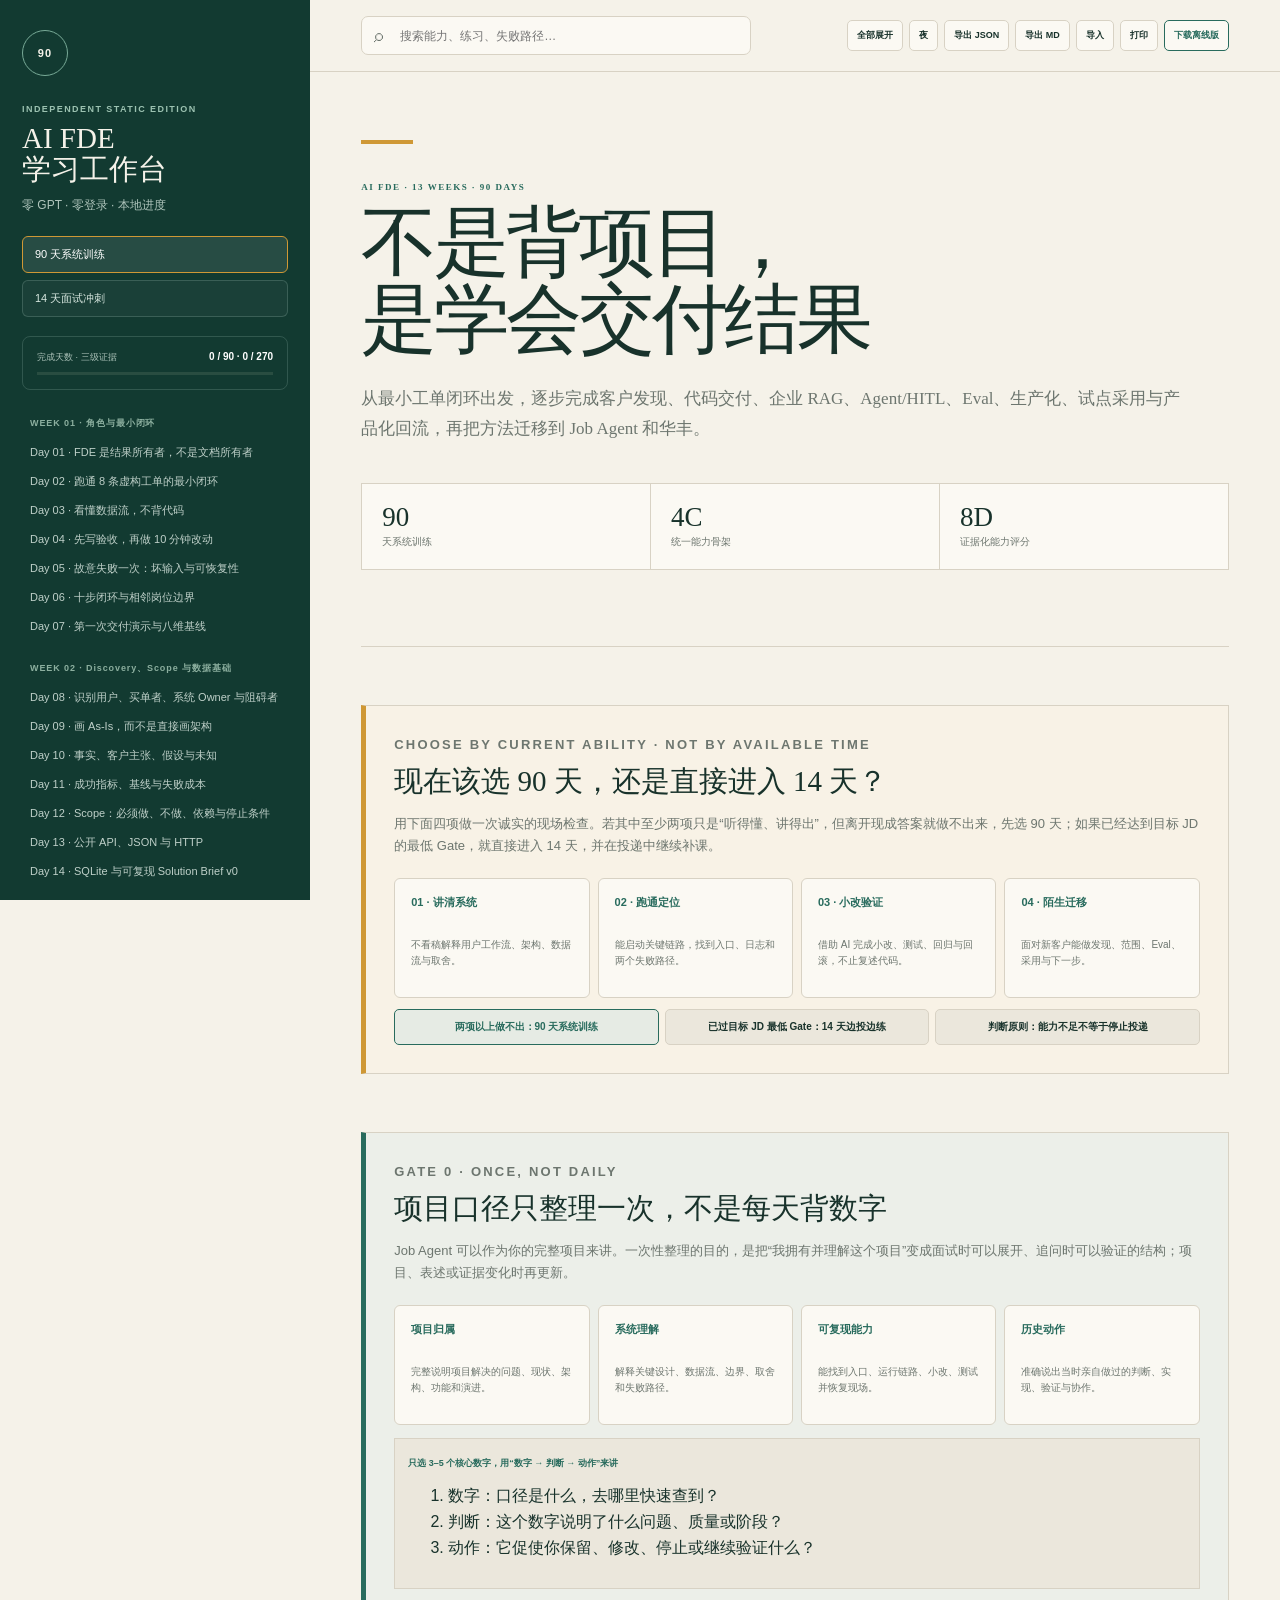
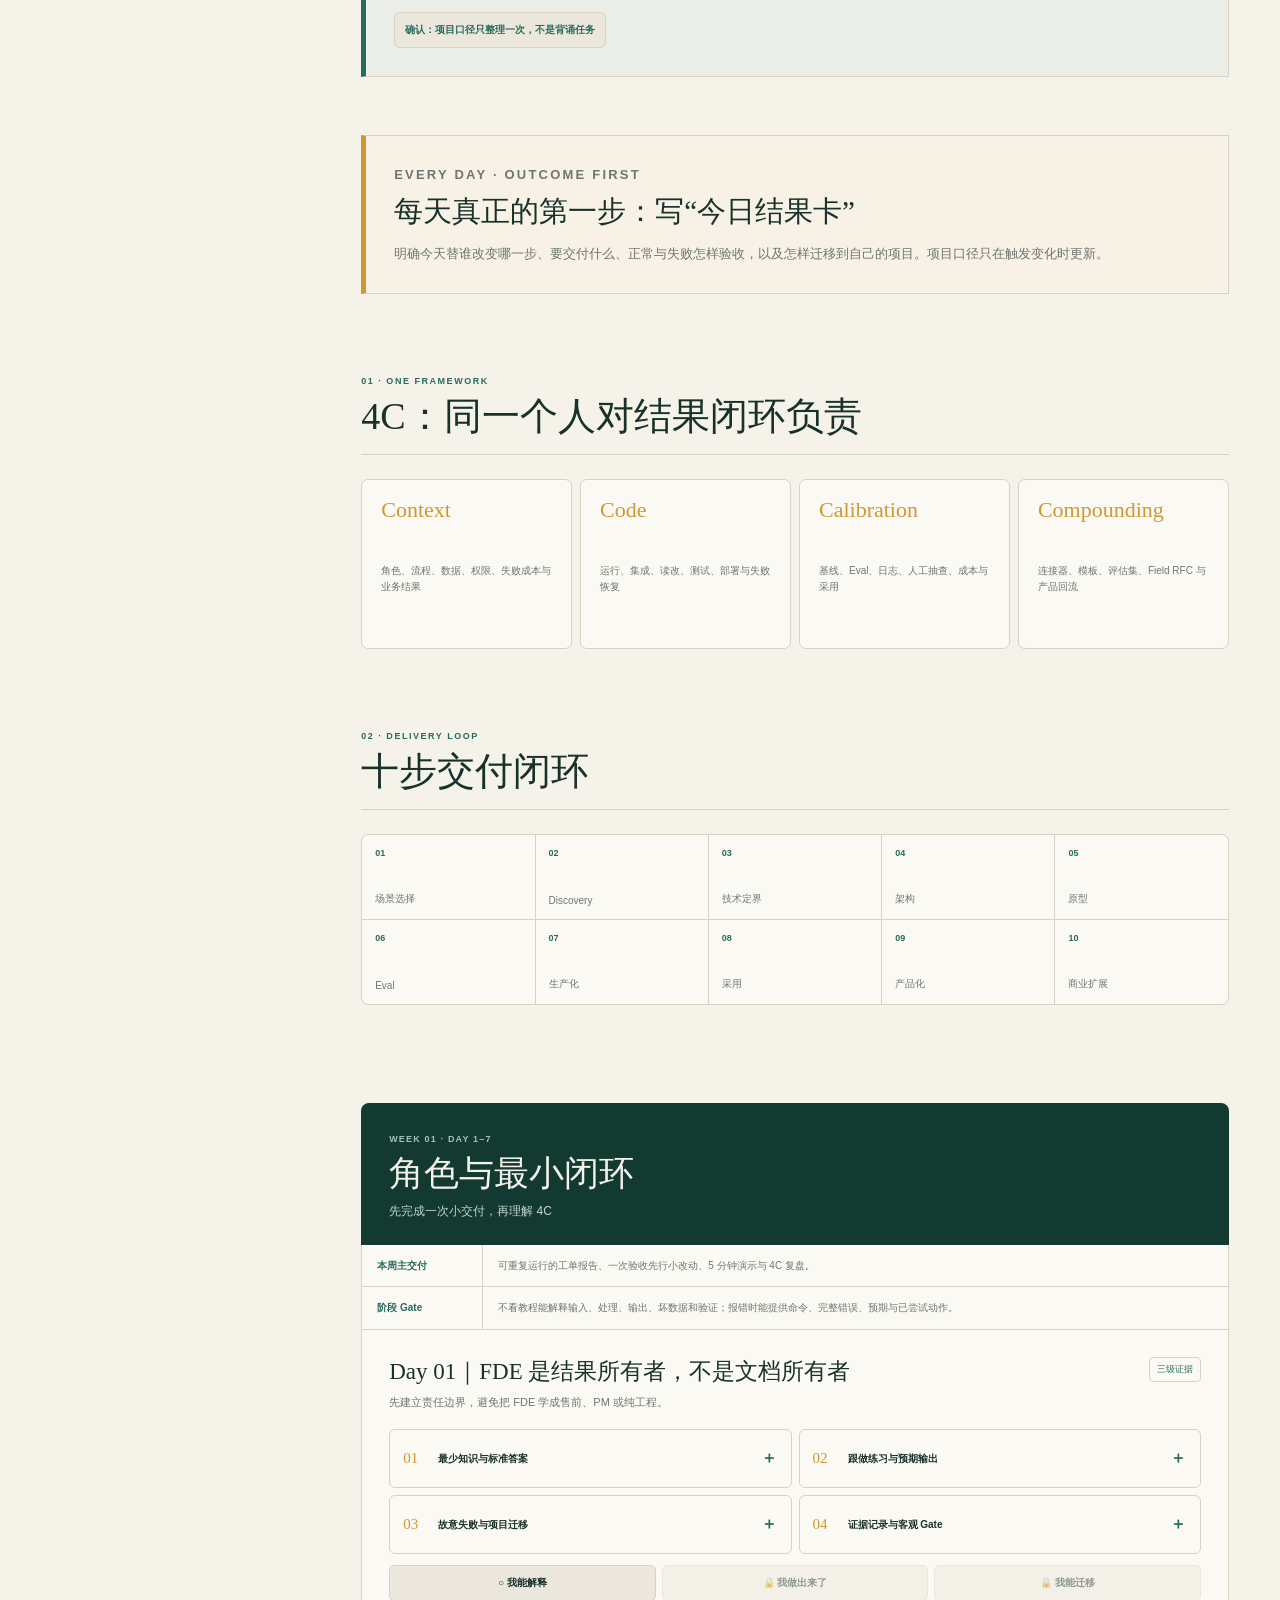
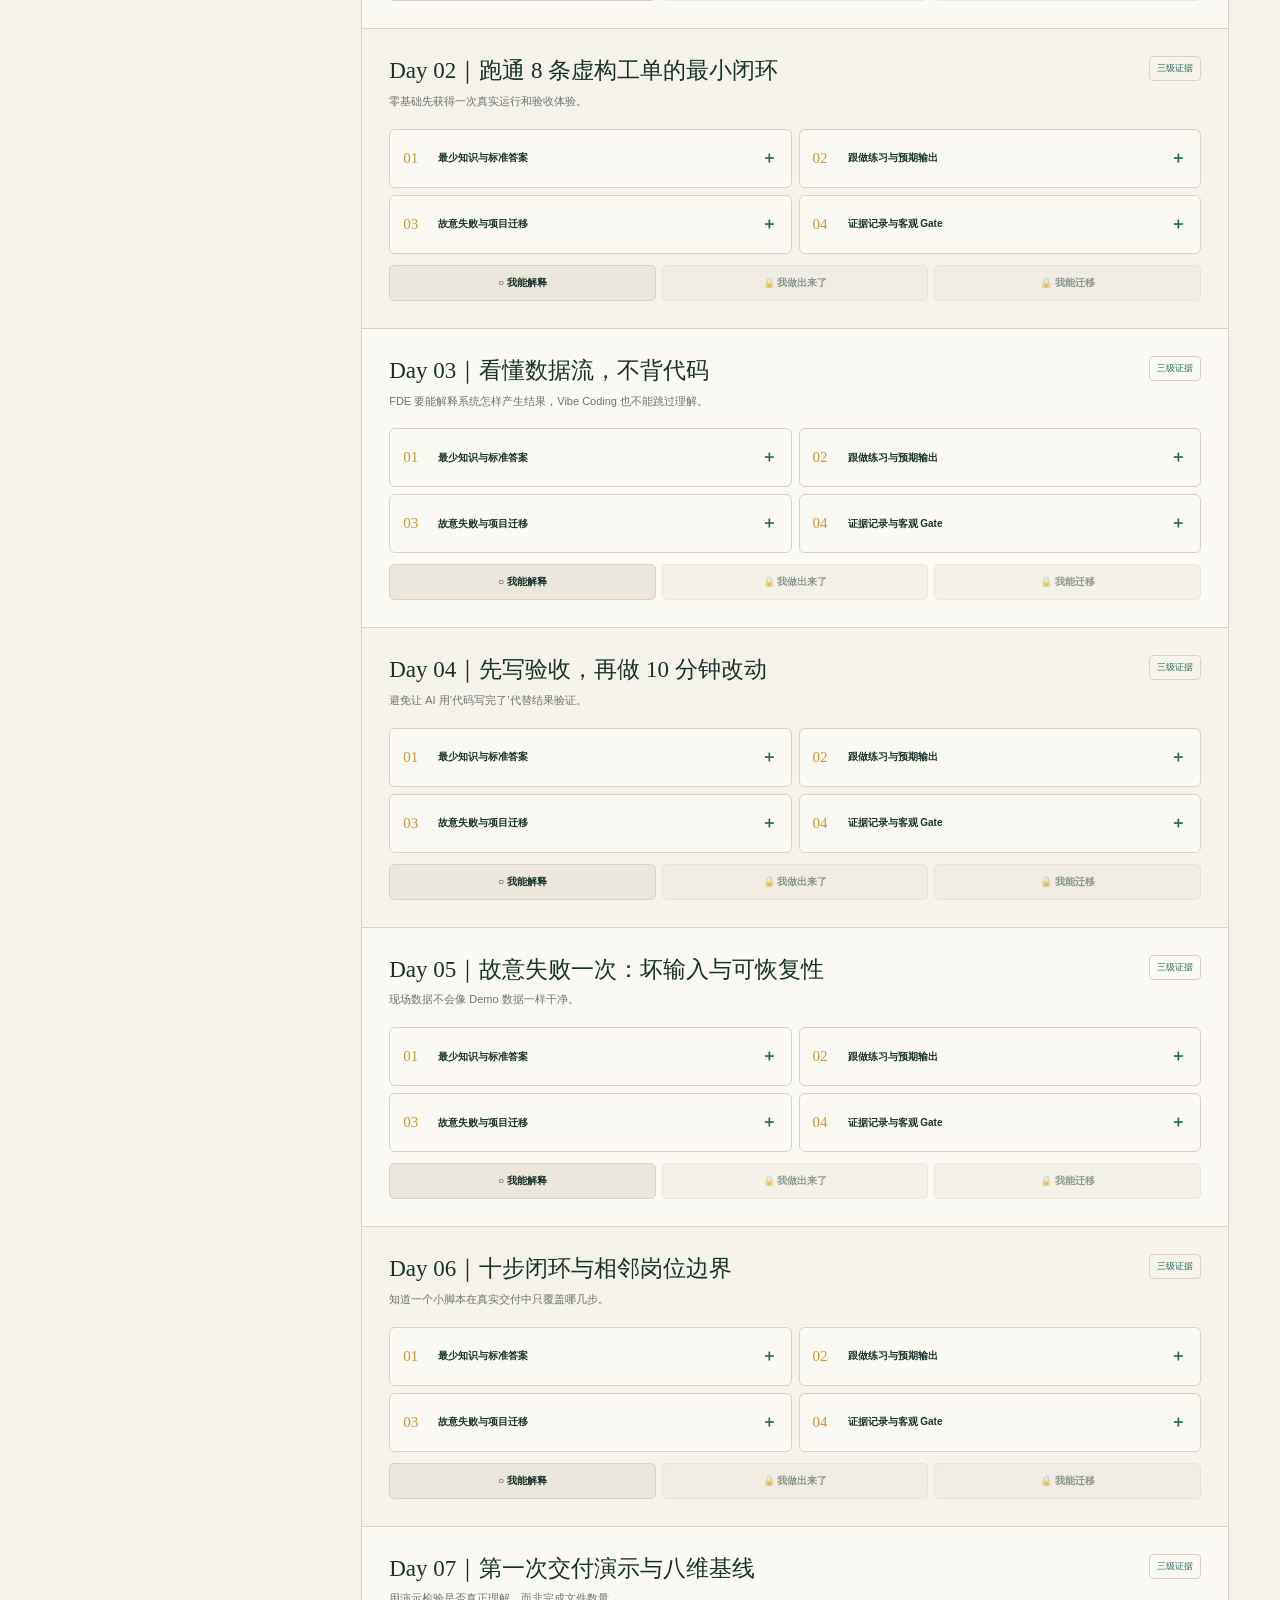
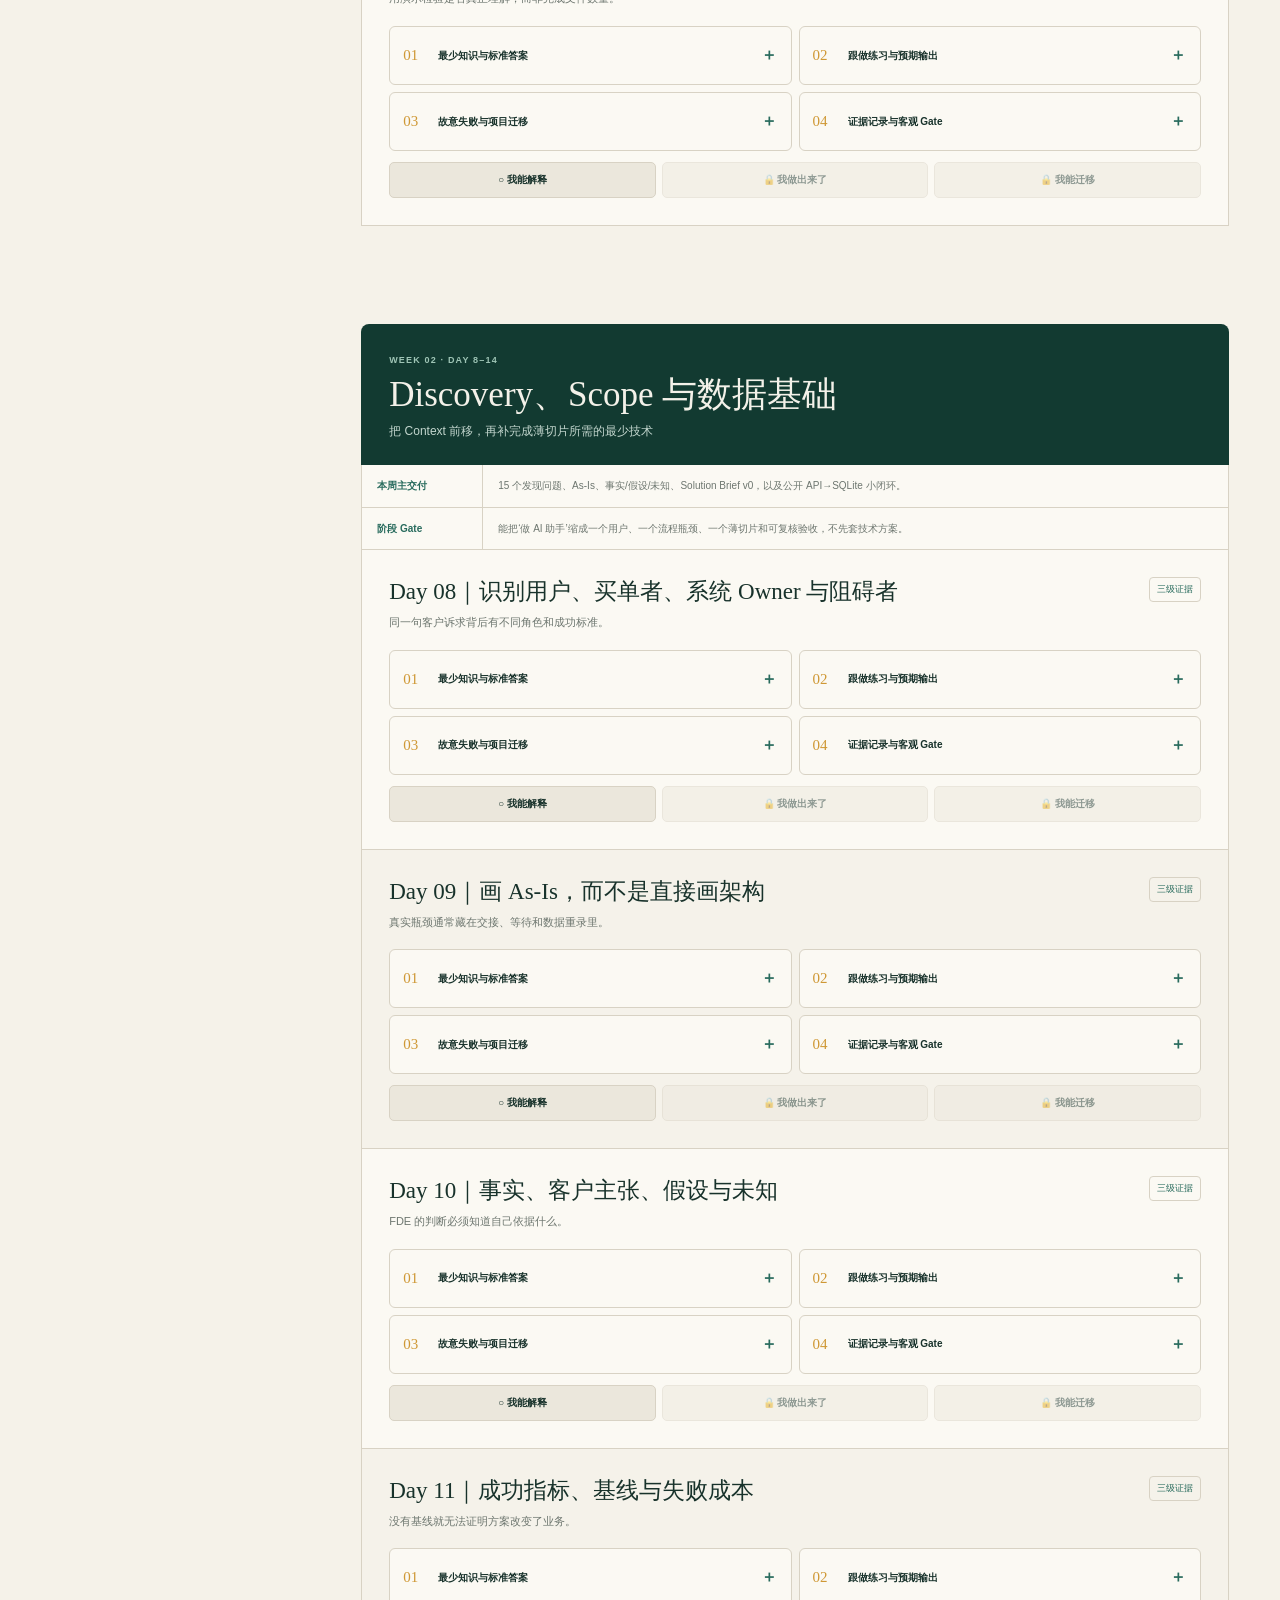
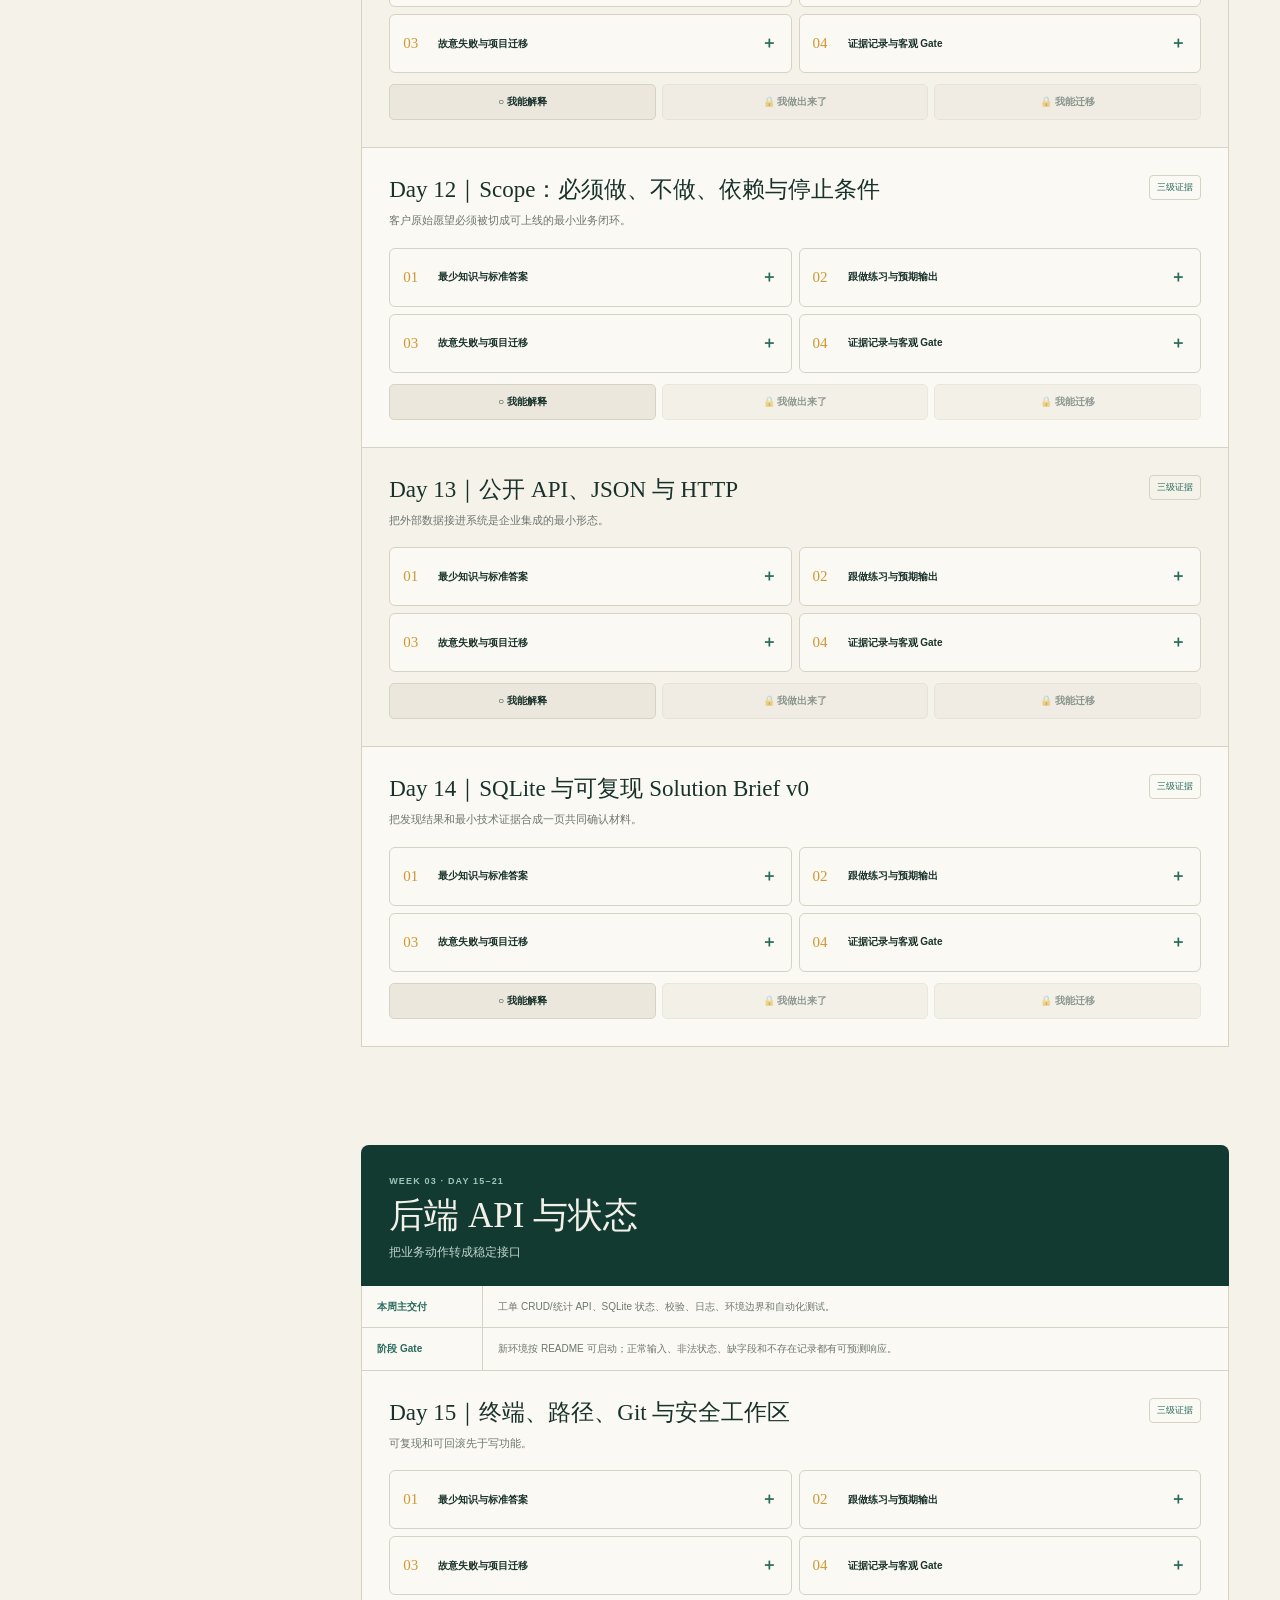
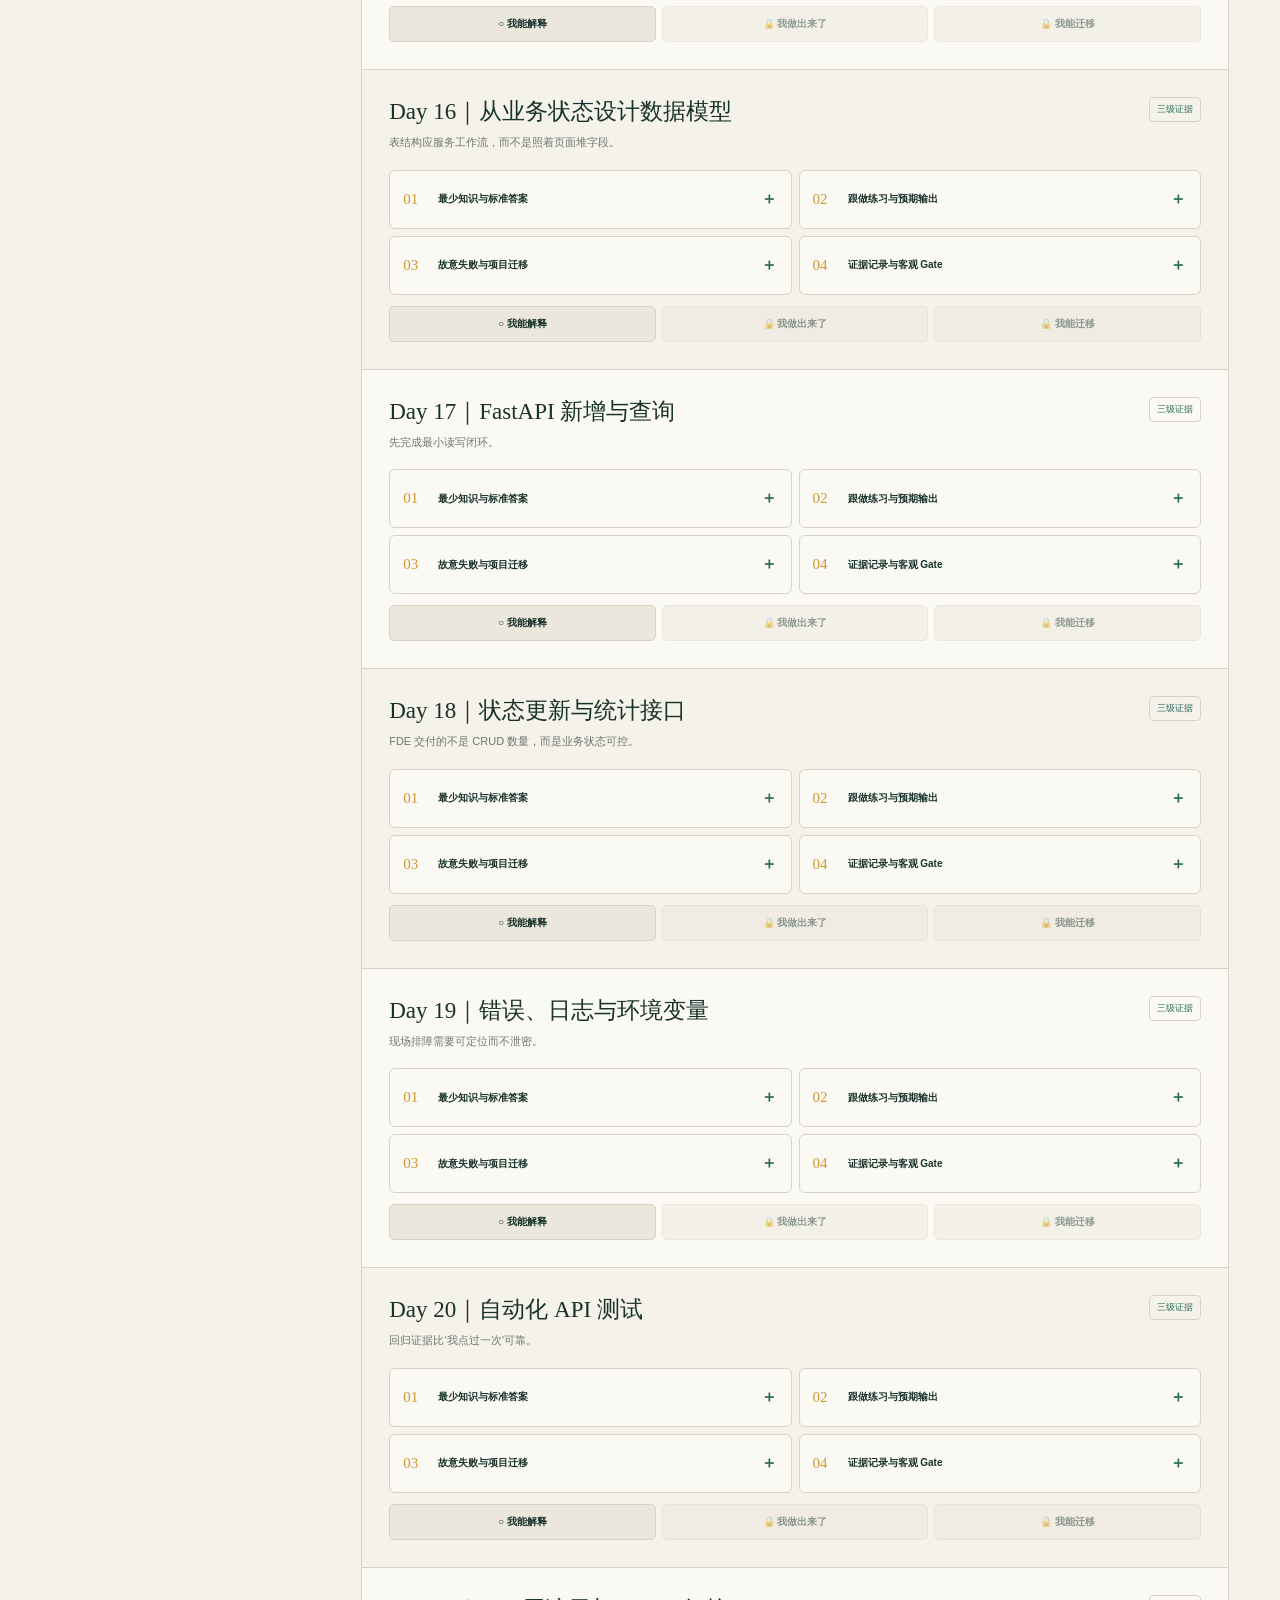
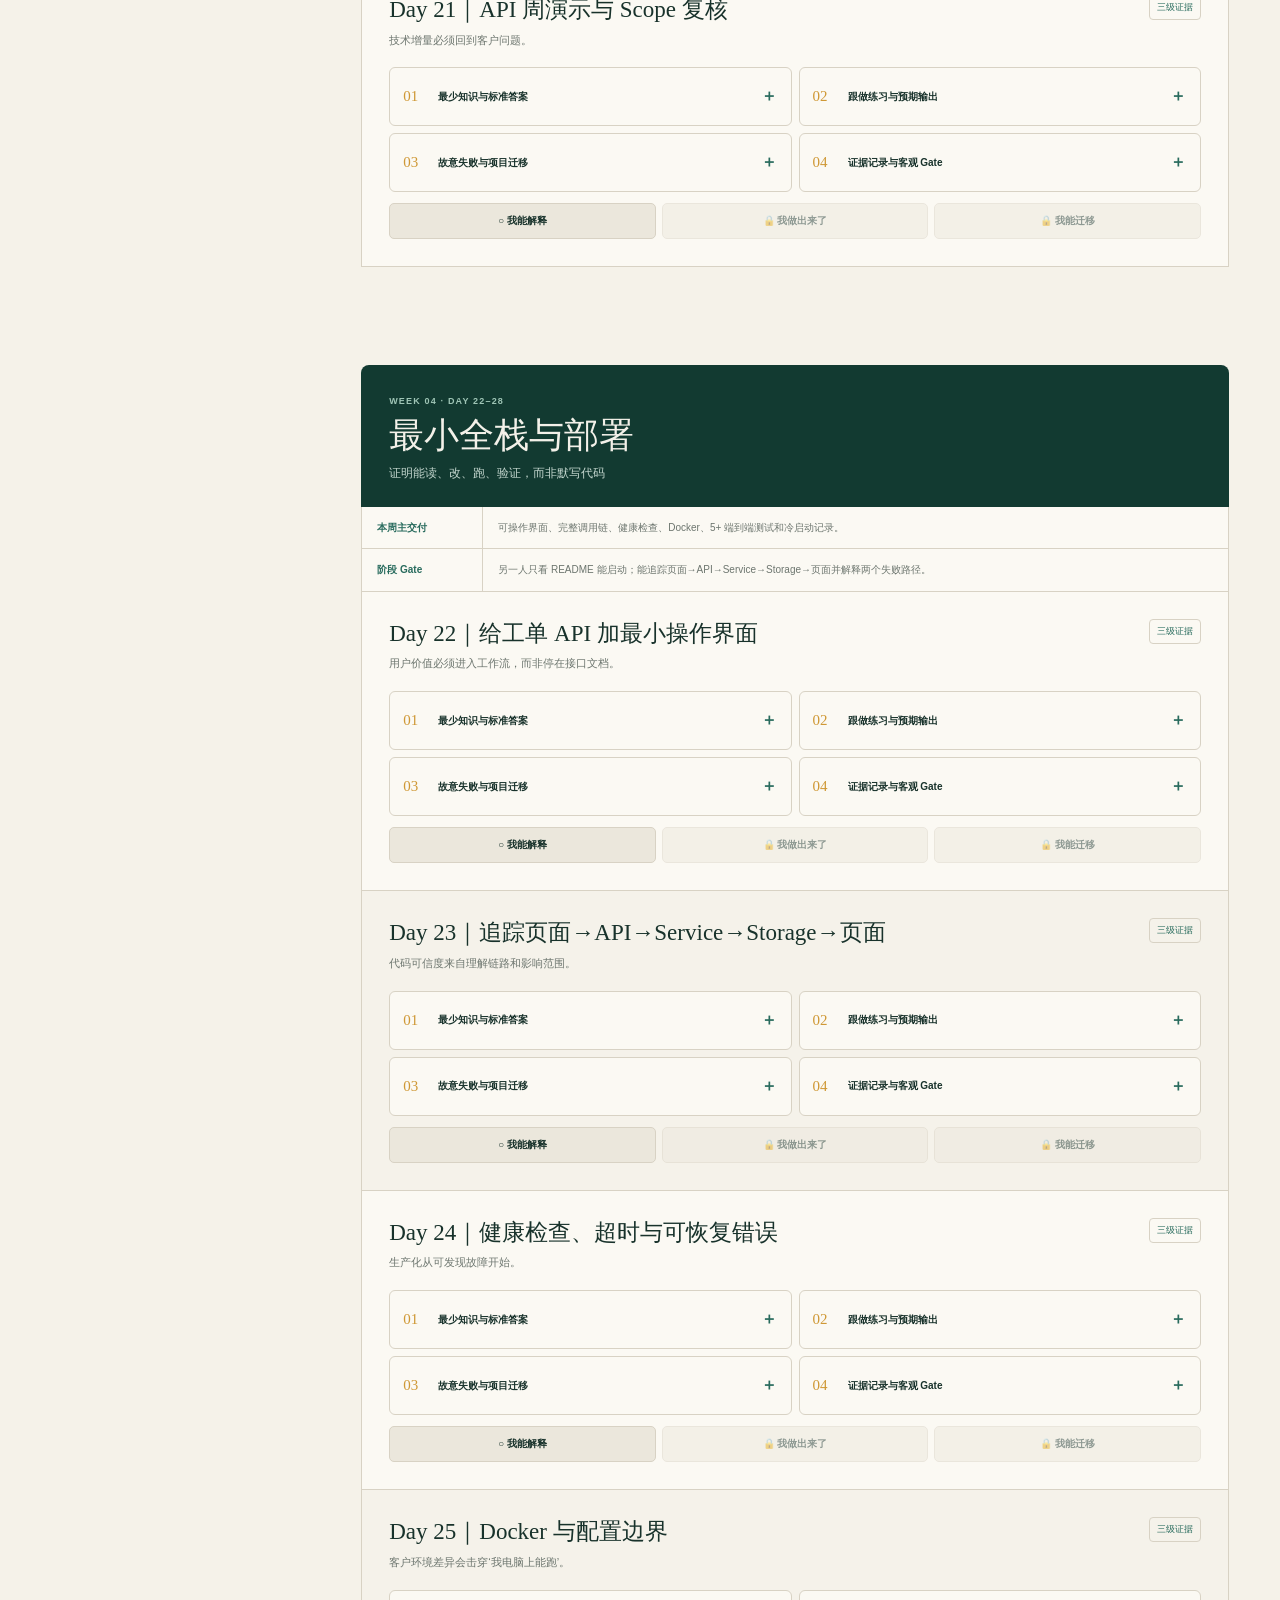
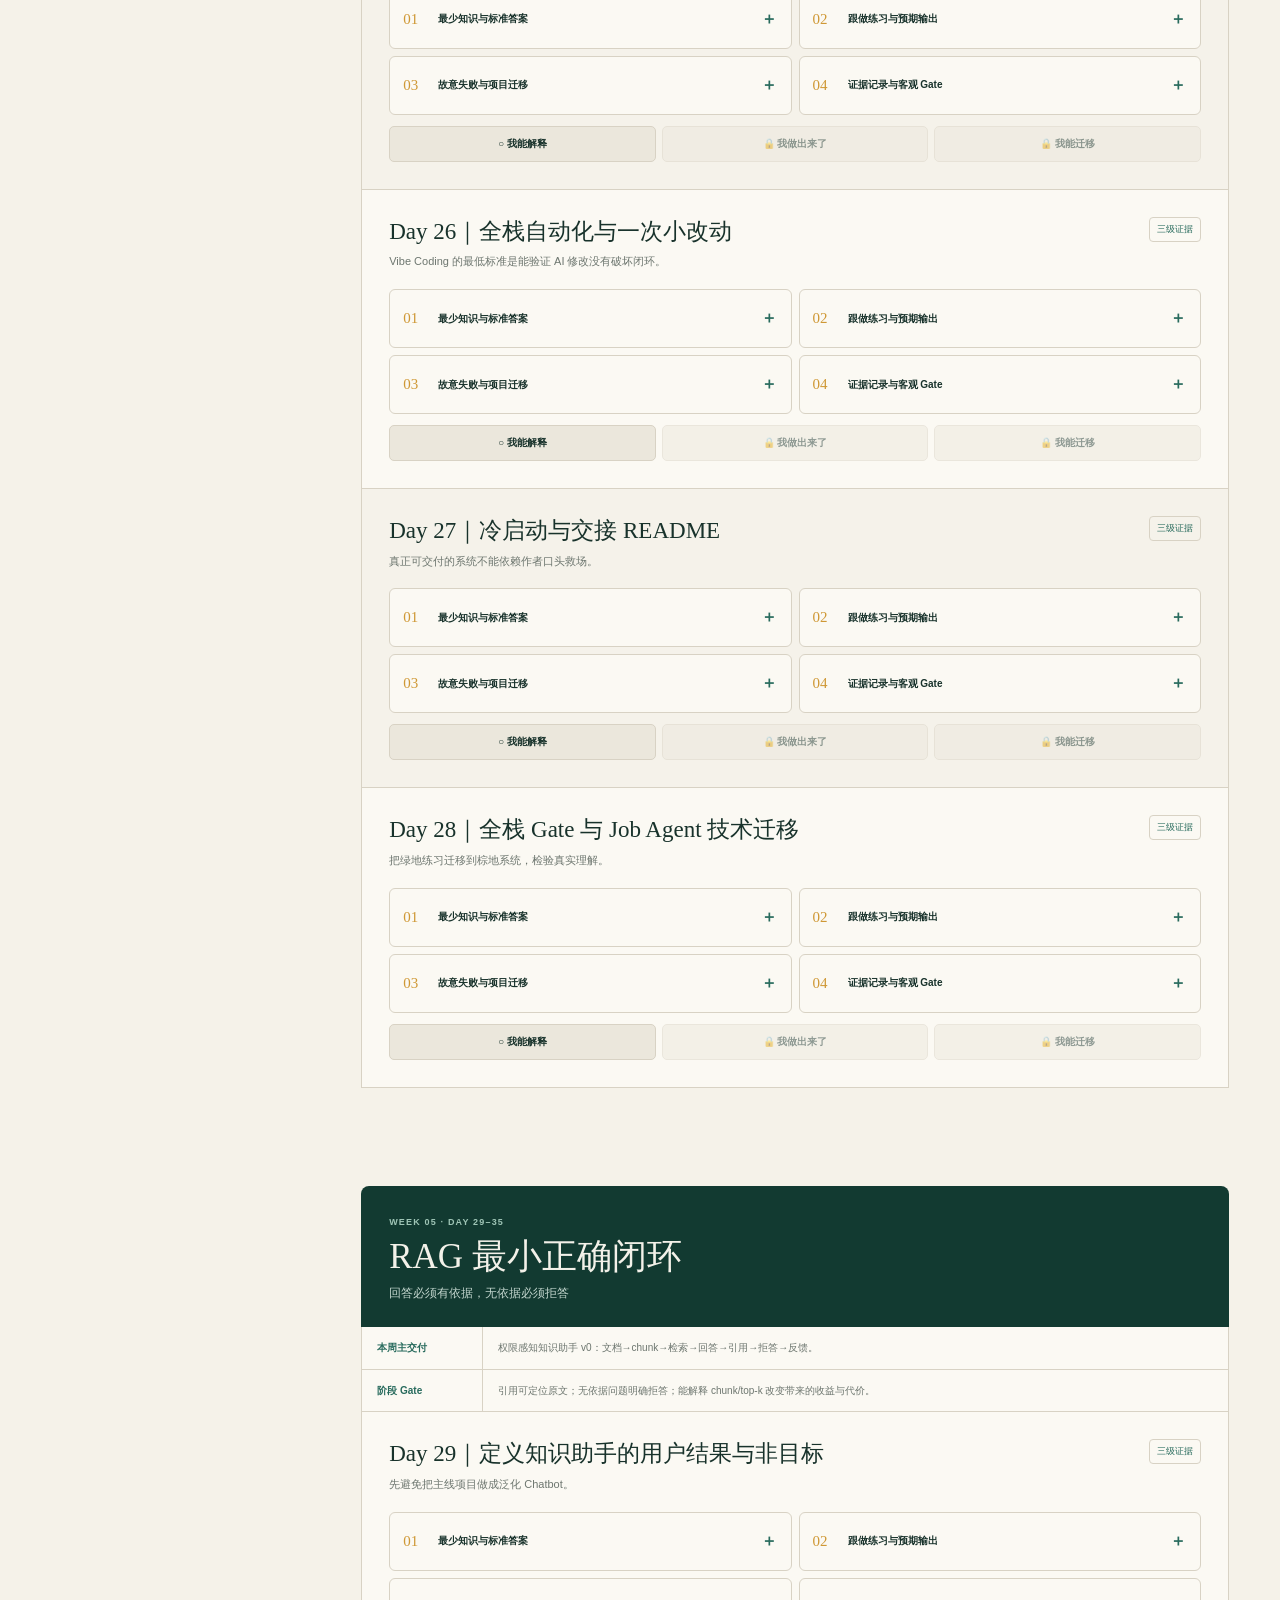
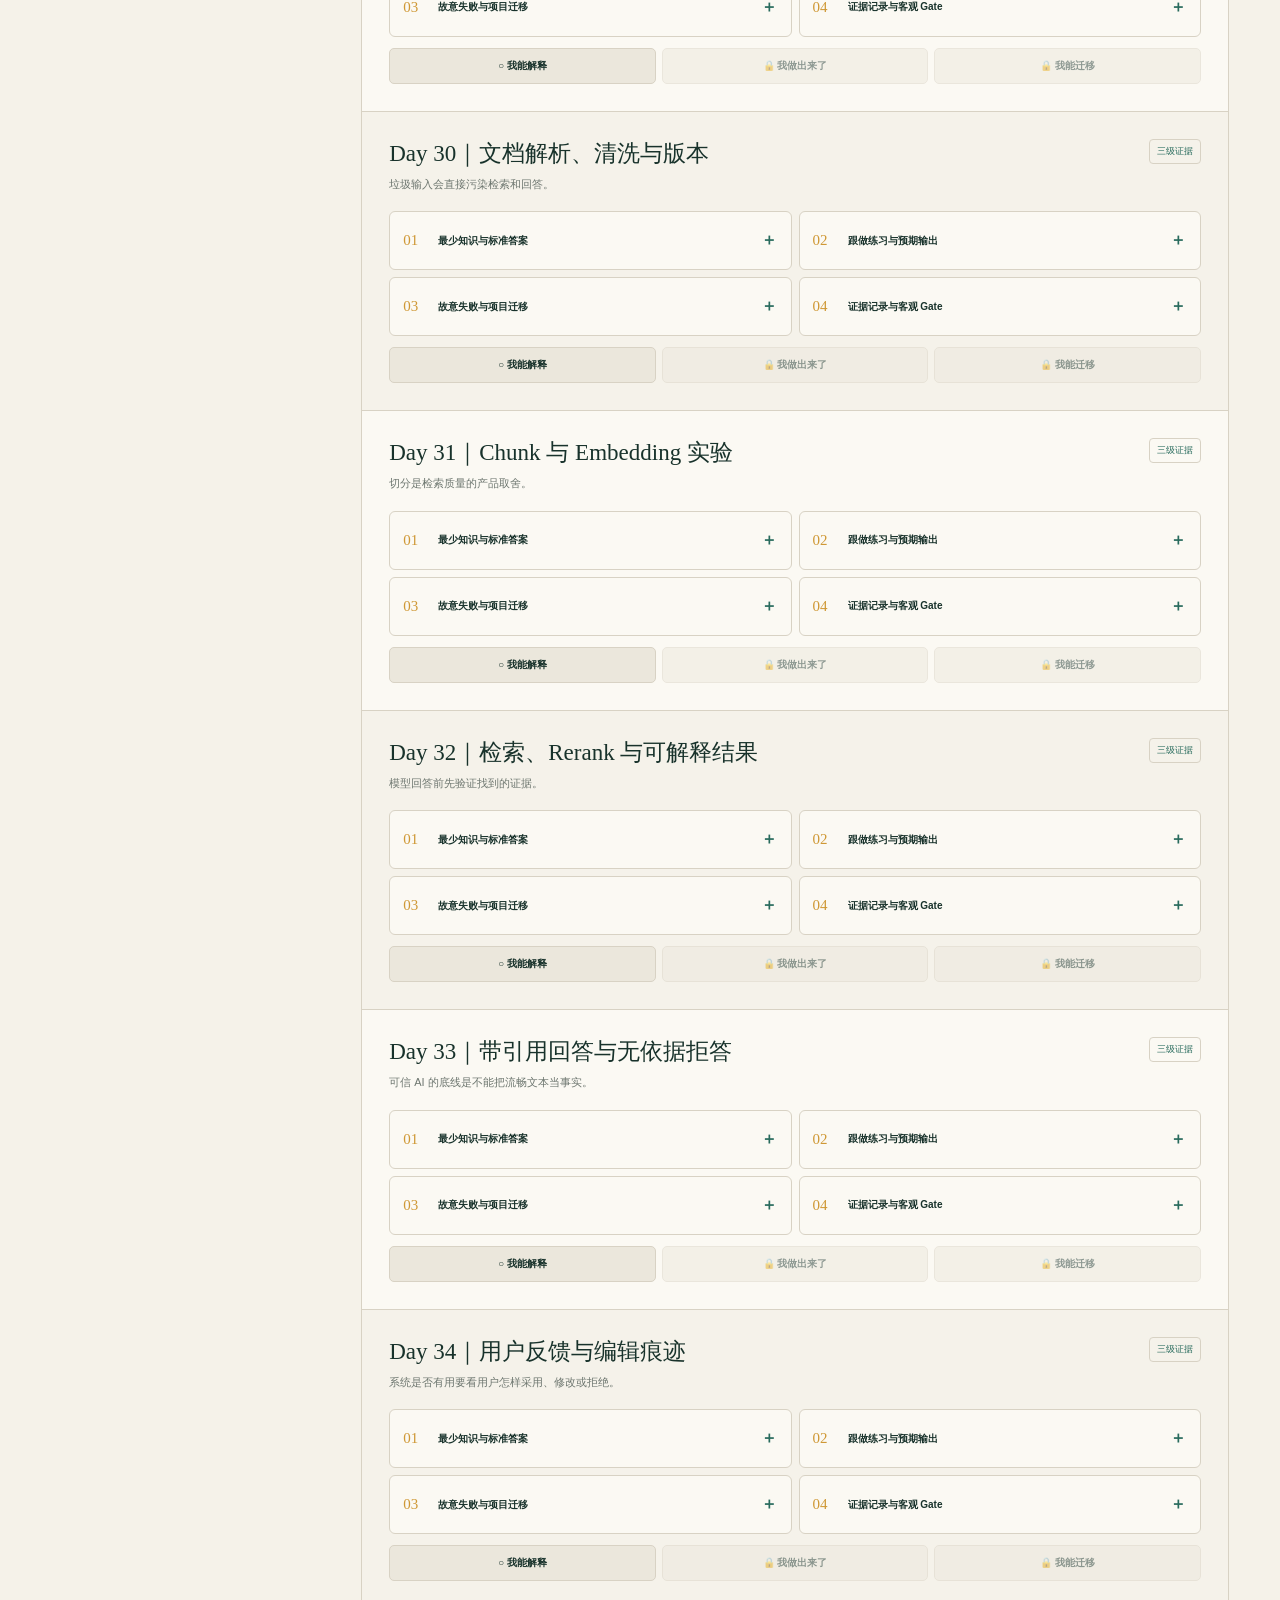
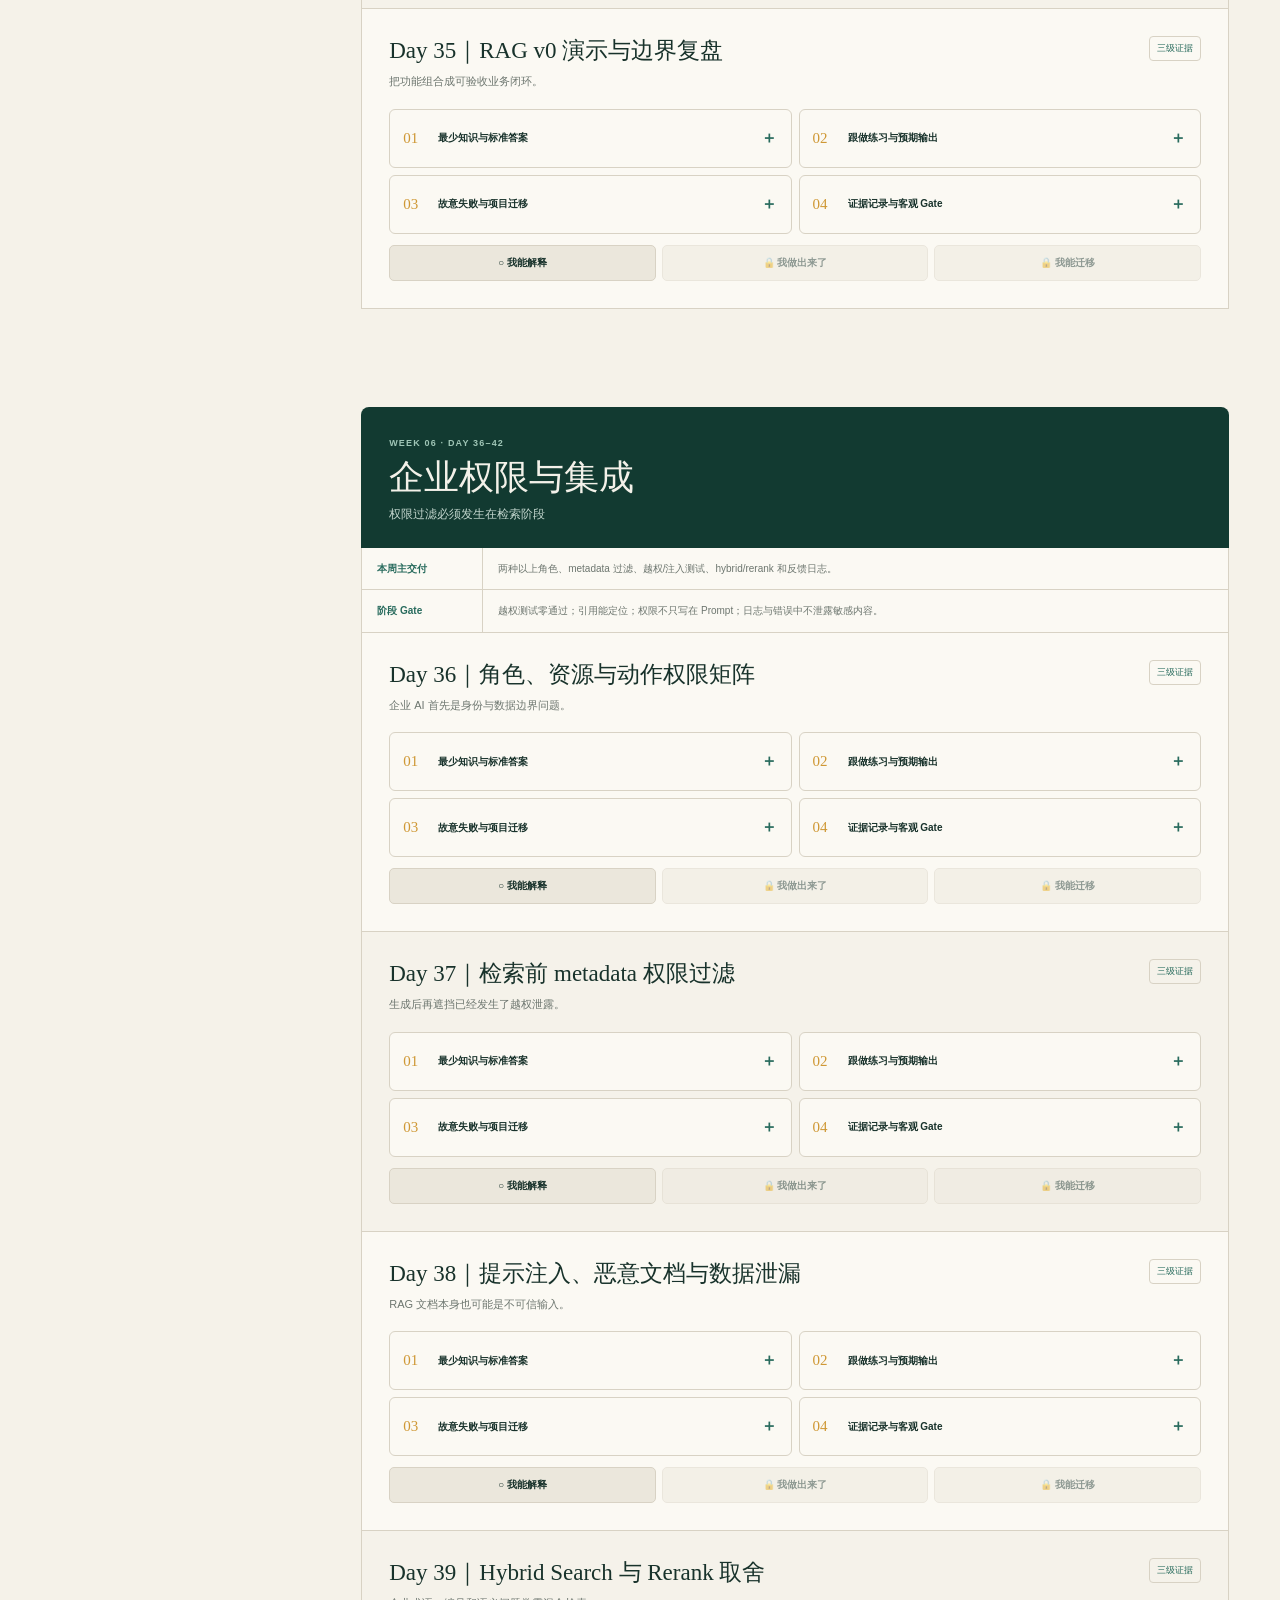
==== index.html @ a8e3c8b5 "Initialize independent AI FDE learning site" ====
<!doctype html>
<html lang="zh-CN">
<head>
  <meta charset="utf-8">
  <meta name="viewport" content="width=device-width, initial-scale=1">
  <meta name="color-scheme" content="light dark">
  <meta name="description" content="不依赖 GPT、登录或服务器的 AI FDE 90 天系统训练与 14 天面试冲刺。">
  <meta http-equiv="Content-Security-Policy" content="default-src 'none'; connect-src 'none'; script-src 'unsafe-inline'; style-src 'unsafe-inline'; img-src data: blob:; font-src 'none'; object-src 'none'; base-uri 'none'; form-action 'none'">
  <title>AI FDE 系统训练 · 独立静态版</title>
  <style>:root { --side: 310px; }
* { box-sizing: border-box; }
html { scroll-behavior: smooth; }
body { margin: 0; background: #f3f0e7; color: #18322b; font-family: Arial, Helvetica, sans-serif; }
button, input, textarea { font: inherit; }
button, a { -webkit-tap-highlight-color: transparent; }
.app { --ink:#18322b; --paper:#f5f2e9; --deep:#ebe7dc; --light:#fbf9f3; --green:#286b5d; --green-dark:#123a31; --line:#d8d2c4; --muted:#6d766f; --gold:#cf9835; min-height:100vh; display:grid; grid-template-columns:var(--side) minmax(0,1fr); background:var(--paper); color:var(--ink); }
.app[data-theme="dark"] { --ink:#e7ece7; --paper:#101a17; --deep:#18241f; --light:#15201c; --green:#79bba9; --green-dark:#092b25; --line:#314039; --muted:#a0aca6; --gold:#e2b45c; }
.reading-line { position:fixed; inset:0 auto auto var(--side); z-index:30; height:3px; width:0; background:var(--gold); }
.sidebar { position:sticky; top:0; z-index:20; height:100vh; overflow:auto; padding:30px 22px; background:var(--green-dark); color:#f5f2e9; scrollbar-width:thin; }
.sidebar-head { display:flex; align-items:flex-start; justify-content:space-between; }
.brand { width:46px; height:46px; display:grid; place-items:center; margin-bottom:28px; border:1px solid #78aa97; border-radius:50%; font-size:11px; font-weight:800; letter-spacing:.1em; }
.sidebar-head button { display:none; border:0; background:transparent; color:#c5d7cf; font-size:28px; }
.eyebrow { margin:0 0 9px; color:#9cc2b1; font-size:9px; font-weight:800; letter-spacing:.16em; }
.sidebar h1 { margin:0; font:500 29px/1.08 Georgia,"Times New Roman",serif; }
.sidebar-copy { margin:11px 0 22px; color:#afc5bc; font-size:12px; }
.course-switches { display:grid; gap:7px; margin-bottom:19px; }
.course-switches button { padding:10px 12px; border:1px solid rgba(190,220,207,.2); border-radius:6px; background:rgba(255,255,255,.035); color:#d8e7e0; text-align:left; font-size:11px; cursor:pointer; }
.course-switches button.active { border-color:var(--gold); color:#fff; background:rgba(255,255,255,.09); }
.side-progress { display:grid; grid-template-columns:1fr auto; gap:8px; margin-bottom:27px; padding:14px; border:1px solid rgba(190,220,207,.18); border-radius:8px; color:#aac0b7; font-size:9px; }
.side-progress b { color:#fff; font-size:10px; }
.side-progress i { grid-column:1/-1; height:3px; overflow:hidden; background:#294d41; }
.side-progress em { display:block; width:0; height:100%; background:var(--gold); transition:width .2s; }
.nav-group { margin:0 0 21px; }
.nav-group > b { display:block; margin:0 8px 8px; color:#8caf9f; font-size:9px; letter-spacing:.1em; }
.nav-group button { width:100%; overflow:hidden; padding:7px 8px; border:0; border-radius:5px; background:transparent; color:#bfd0c9; text-align:left; text-overflow:ellipsis; white-space:nowrap; font-size:11px; cursor:pointer; }
.nav-group button:hover { background:#245344; color:#fff; }
.nav-group button.done { color:var(--gold); }
.sidebar-foot { margin:28px 6px 0; padding-top:17px; border-top:1px solid rgba(190,220,207,.15); color:#79988b; font-size:9px; line-height:1.65; }
.main { min-width:0; }
.toolbar { position:sticky; top:0; z-index:10; min-height:72px; display:flex; align-items:center; justify-content:space-between; gap:14px; padding:12px clamp(20px,4vw,60px); border-bottom:1px solid var(--line); background:color-mix(in srgb,var(--paper) 94%,transparent); backdrop-filter:blur(12px); }
.search { position:relative; width:min(390px,42vw); }
.search > span { position:absolute; left:13px; top:9px; color:var(--muted); font-size:18px; }
.search input { width:100%; height:39px; padding:0 72px 0 38px; border:1px solid var(--line); border-radius:7px; outline:0; background:var(--light); color:var(--ink); font-size:12px; }
.search input:focus { border-color:var(--green); }
.search small { position:absolute; right:10px; top:13px; color:var(--muted); font-size:9px; }
.toolbar-actions { display:flex; flex-wrap:wrap; justify-content:flex-end; gap:6px; }
.toolbar-actions button, .toolbar-actions a { padding:8px 9px; border:1px solid var(--line); border-radius:5px; background:var(--light); color:var(--ink); font-size:9px; font-weight:700; text-decoration:none; cursor:pointer; }
.toolbar-actions .download { border-color:var(--green); color:var(--green); }
.notice { margin:18px auto 0; width:min(1040px,calc(100% - 40px)); padding:12px 14px; border-left:4px solid #b36c50; background:#f8e9df; color:#6b3e30; font-size:11px; }
.status { position:fixed; right:20px; bottom:20px; z-index:40; max-width:340px; padding:10px 13px; border-radius:6px; background:var(--green-dark); color:#fff; font-size:10px; opacity:0; pointer-events:none; transition:opacity .2s; }
.status.show { opacity:1; }
.content { width:min(1040px,calc(100% - clamp(44px,8vw,120px))); margin:0 auto; padding:68px 0 100px; }
.hero { padding:0 0 76px; border-bottom:1px solid var(--line); }
.hero::before { content:""; display:block; width:52px; height:4px; margin-bottom:36px; background:var(--gold); }
.hero .kicker, .section-kicker { margin:0 0 8px; color:var(--green); font-size:9px; font-weight:800; letter-spacing:.17em; }
.hero h1 { max-width:900px; margin:0 0 25px; font:500 clamp(47px,6vw,76px)/1.02 Georgia,"Times New Roman",serif; letter-spacing:-.045em; }
.hero > p { max-width:820px; margin:0; color:var(--muted); font:17px/1.75 Georgia,"Times New Roman",serif; }
.hero-meta { display:grid; grid-template-columns:repeat(3,1fr); gap:1px; margin-top:40px; border:1px solid var(--line); background:var(--line); }
.hero-meta div { padding:20px; background:var(--light); }
.hero-meta b { display:block; font:500 27px/1 Georgia,"Times New Roman",serif; }
.hero-meta span { color:var(--muted); font-size:10px; }
.intro-card { margin:58px 0; padding:28px; border:1px solid var(--line); border-left:5px solid var(--green); background:color-mix(in srgb,var(--green) 7%,var(--light)); }
.intro-card.gold { border-left-color:var(--gold); background:color-mix(in srgb,var(--gold) 7%,var(--light)); }
.intro-card h2 { margin:7px 0 13px; font:500 29px/1.23 Georgia,"Times New Roman",serif; }
.intro-card > p { margin:0; color:var(--muted); font-size:13px; line-height:1.75; }
.mini-grid { display:grid; grid-template-columns:repeat(4,1fr); gap:8px; margin-top:20px; }
.mini-grid article { min-height:120px; padding:16px; border:1px solid var(--line); border-radius:6px; background:var(--light); }
.mini-grid b { display:block; color:var(--green); font-size:11px; }
.mini-grid p { margin:27px 0 0; color:var(--muted); font-size:10px; line-height:1.55; }
.framework { margin:82px 0; }
.framework h2 { margin:7px 0 24px; padding-bottom:16px; border-bottom:1px solid var(--line); font:500 38px/1.16 Georgia,"Times New Roman",serif; }
.framework-grid { display:grid; grid-template-columns:repeat(4,1fr); gap:8px; }
.framework-grid article { min-height:170px; padding:19px; border:1px solid var(--line); border-radius:7px; background:var(--light); }
.framework-grid b { color:var(--gold); font:500 22px/1 Georgia,"Times New Roman",serif; }
.framework-grid p { margin:42px 0 0; color:var(--muted); font-size:10px; line-height:1.6; }
.step-grid { display:grid; grid-template-columns:repeat(5,1fr); gap:1px; overflow:hidden; border:1px solid var(--line); border-radius:7px; background:var(--line); }
.step-grid span { min-height:84px; display:flex; flex-direction:column; justify-content:space-between; padding:13px; background:var(--light); color:var(--muted); font-size:10px; }
.step-grid b { color:var(--green); font-size:9px; }
.week { margin:98px 0 0; scroll-margin-top:92px; }
.week > header { padding:25px 28px; border-radius:8px 8px 0 0; background:var(--green-dark); color:#f3f1e9; }
.week > header small { color:#9fc5b6; font-size:9px; font-weight:800; letter-spacing:.13em; }
.week > header h2 { margin:8px 0; font:500 35px/1.15 Georgia,"Times New Roman",serif; }
.week > header p { margin:0; color:#c3d6ce; font-size:12px; }
.week-gate { display:grid; grid-template-columns:120px 1fr; gap:1px; border:1px solid var(--line); border-top:0; background:var(--line); }
.week-gate b, .week-gate p { margin:0; padding:13px 15px; background:var(--light); font-size:10px; line-height:1.55; }
.week-gate b { color:var(--green); }
.week-gate p { color:var(--muted); }
.day-card { padding:27px; border:1px solid var(--line); border-top:0; background:var(--light); scroll-margin-top:92px; }
.day-card:nth-of-type(even) { background:color-mix(in srgb,var(--deep) 40%,var(--light)); }
.day-title { display:flex; align-items:start; justify-content:space-between; gap:16px; margin-bottom:7px; }
.day-title h3 { margin:0; font:500 23px/1.3 Georgia,"Times New Roman",serif; }
.day-title > span { flex:0 0 auto; padding:5px 7px; border:1px solid var(--line); border-radius:4px; color:var(--green); font-size:9px; }
.day-why { margin:0 0 18px; color:var(--muted); font-size:11px; line-height:1.6; }
.details-grid { display:grid; grid-template-columns:repeat(2,1fr); gap:7px; }
details { overflow:hidden; border:1px solid var(--line); border-radius:6px; background:var(--light); }
summary { min-height:57px; display:grid; grid-template-columns:27px 1fr 17px; gap:8px; align-items:center; padding:11px 13px; cursor:pointer; list-style:none; font-size:10px; font-weight:800; }
summary::-webkit-details-marker { display:none; }
summary .num { color:var(--gold); font:500 15px/1 Georgia,"Times New Roman",serif; }
summary .plus { color:var(--green); font-size:16px; transition:transform .15s; }
details[open] summary .plus { transform:rotate(45deg); }
.detail-body { padding:15px; border-top:1px solid var(--line); }
.detail-body p, .detail-body li { color:var(--muted); font-size:11px; line-height:1.68; }
.detail-body ul, .detail-body ol { margin:0 0 13px; padding-left:19px; }
.aside { margin-top:9px; padding:11px 12px; border-left:3px solid var(--green); background:var(--deep); color:var(--muted); font-size:10px; line-height:1.55; }
.aside.failure { border-left-color:#b5654f; }
.aside b { display:block; margin-bottom:4px; color:var(--ink); font-size:9px; }
.materials { display:flex; flex-wrap:wrap; gap:5px; }
.materials code { padding:4px 6px; border:1px solid var(--line); border-radius:4px; background:var(--deep); color:var(--green); font-size:9px; }
.evidence { display:grid; gap:6px; color:var(--green); font-size:9px; font-weight:800; }
.evidence textarea { width:100%; min-height:86px; resize:vertical; padding:9px; border:1px solid var(--line); border-radius:5px; background:var(--deep); color:var(--ink); font:10px/1.5 monospace; }
.stage-row { display:grid; grid-template-columns:repeat(3,1fr); gap:6px; margin-top:11px; }
.stage-row button, .task-toggle { padding:10px; border:1px solid var(--line); border-radius:5px; background:var(--deep); color:var(--ink); font-size:10px; font-weight:800; cursor:pointer; }
.stage-row button.checked, .task-toggle.checked { border-color:var(--green); background:color-mix(in srgb,var(--green) 10%,var(--light)); color:var(--green); }
.stage-row button:disabled { cursor:not-allowed; opacity:.48; }
.task-toggle { margin-top:10px; color:var(--green); }
.sprint-day { margin-top:20px; border-top:1px solid var(--line); }
.sprint-day .details-grid { grid-template-columns:1fr; }
.sprint-day .day-card { border-top:0; }
.guide { margin:13px 0; padding:13px; border:1px solid var(--line); background:var(--deep); }
.guide b { color:var(--green); font-size:9px; }
.guide li { margin:5px 0; }
.empty { padding:50px 0; color:var(--muted); text-align:center; }
footer { display:grid; grid-template-columns:1fr 1fr auto; gap:20px; align-items:center; margin:0 auto; width:min(1040px,calc(100% - 50px)); padding:30px 0 50px; border-top:1px solid var(--line); color:var(--muted); font-size:9px; }
footer p { margin:0; text-align:center; }
footer button { border:0; background:transparent; color:var(--green); font-size:10px; font-weight:800; cursor:pointer; }
.mobile-menu, .menu-scrim { display:none; }
[hidden] { display:none !important; }
@media (max-width:900px) { :root{--side:270px}.content{width:calc(100% - 50px)}.toolbar{align-items:flex-start}.toolbar-actions{max-width:52%}.framework-grid,.mini-grid{grid-template-columns:repeat(2,1fr)} }
@media (max-width:720px) {
  .app{grid-template-columns:1fr}.reading-line{left:0}.sidebar{position:fixed; left:0; width:min(340px,88vw); transform:translateX(-105%); transition:transform .2s; box-shadow:16px 0 40px rgba(0,0,0,.3)}.sidebar.open{transform:none}.sidebar-head button{display:block}.mobile-menu{display:grid; place-items:center; position:fixed; left:13px; top:15px; z-index:15; width:39px; height:39px; border:1px solid var(--line); border-radius:50%; background:var(--light); color:var(--ink)}.menu-scrim.show{display:block; position:fixed; inset:0; z-index:14; border:0; background:rgba(6,18,14,.5)}.toolbar{padding:11px 12px 11px 62px; flex-direction:column}.search{width:100%}.toolbar-actions{max-width:none; justify-content:flex-start}.content{width:calc(100% - 32px); padding-top:48px}.hero h1{font-size:43px}.hero-meta,.framework-grid,.mini-grid,.step-grid,.details-grid,.stage-row{grid-template-columns:1fr}.week-gate{grid-template-columns:1fr}.week>header{padding:22px 18px}.day-card{padding:20px 14px}.intro-card{padding:22px 18px}footer{grid-template-columns:1fr;text-align:left}footer p{text-align:left}
}
@media print { .sidebar,.toolbar,.reading-line,.mobile-menu,.menu-scrim,.stage-row,.task-toggle,.notice,.status{display:none!important}.app{display:block;background:#fff;color:#172e28}.content,footer{width:100%;padding:0}.hero{page-break-after:always}.day-card,details{break-inside:avoid}details:not([open])>.detail-body{display:block!important}footer{margin-top:30px} }
@media (prefers-reduced-motion:reduce){html{scroll-behavior:auto}*{transition-duration:.01ms!important}}
</style>
</head>
<body>
  <div id="app" class="app" data-theme="light">
    <div id="reading-line" class="reading-line"></div>
    <button id="menu-open" class="mobile-menu" type="button" aria-label="打开目录">☰</button>
    <button id="menu-scrim" class="menu-scrim" type="button" aria-label="关闭目录"></button>
    <aside id="sidebar" class="sidebar">
      <div class="sidebar-head"><span id="brand" class="brand">90</span><button id="menu-close" type="button" aria-label="关闭目录">×</button></div>
      <p class="eyebrow">INDEPENDENT STATIC EDITION</p>
      <h1>AI FDE<br>学习工作台</h1>
      <p class="sidebar-copy">零 GPT · 零登录 · 本地进度</p>
      <div class="course-switches">
        <button type="button" data-course="fde-90">90 天系统训练</button>
        <button type="button" data-course="fde-14">14 天面试冲刺</button>
      </div>
      <div class="side-progress"><span id="progress-label">完成进度</span><b id="progress-value">0 / 90</b><i><em id="progress-bar"></em></i></div>
      <nav id="day-nav" aria-label="课程目录"></nav>
      <p class="sidebar-foot">页面不连接任何网络服务。<br>建议定期导出 JSON 备份进度。</p>
    </aside>
    <main class="main">
      <header class="toolbar">
        <label class="search"><span>⌕</span><input id="search" type="search" placeholder="搜索课程内容…" aria-label="搜索课程"><small id="search-count"></small></label>
        <div class="toolbar-actions">
          <button id="expand-all" type="button">全部展开</button>
          <button id="theme" type="button" aria-label="切换主题">夜</button>
          <button id="export-json" type="button">导出 JSON</button>
          <button id="export-md" type="button">导出 MD</button>
          <button id="import-trigger" type="button">导入</button>
          <input id="import-file" type="file" accept="application/json,.json" hidden>
          <button id="print" type="button">打印</button>
          <a class="download" href="./AI-FDE学习网站-离线版.html" download>下载离线版</a>
        </div>
      </header>
      <div id="storage-warning" class="notice" hidden>当前浏览器没有提供稳定的本地存储；本次仍可使用，但请在关闭前导出 JSON。</div>
      <div id="status" class="status" role="status" aria-live="polite"></div>
      <article id="content" class="content"></article>
      <footer><span>AI FDE · INDEPENDENT STATIC EDITION</span><p>讲全项目，讲准责任；先定义结果，再动手交付。</p><button id="back-top" type="button">返回顶部 ↑</button></footer>
    </main>
  </div>
  <script>window.__FDE_DATA__={"generatedAt":"2026-08-27T06:20:12.814Z","fde90":{"days":[{"title":"FDE 是结果所有者，不是文档所有者","why":"先建立责任边界，避免把 FDE 学成售前、PM 或纯工程。","standard":"4C 是 Context、Code、Calibration、Compounding；结果必须同时可运行、可衡量、可采用、可复用。","practice":"用虚构客服主管场景写一张今日结果卡：用户、流程瓶颈、输出、正常/失败验收。","expected":"结果卡明确‘主管需要决策依据’，而不是笼统写‘做 Python 脚本’。","failure":"把输出写成‘完成脚本’时重写一次，直到指向用户决策。","transfer":"给 Job Agent 和华丰各标注当前最强、最弱的一个 4C 面。","gate":"能用 90 秒区分 FDE、售前、交付、PM、SWE 的最终责任。","day":1},{"title":"跑通 8 条虚构工单的最小闭环","why":"零基础先获得一次真实运行和验收体验。","standard":"固定答案：总工单 8、已解决 7、有效时长 5、平均 78.0 分钟、数据警告 2。","practice":"进入 FDE/00-最小案例，运行分析脚本并打开 output/report.md。","expected":"终端输出报告路径、5 条有效时长和 2 条警告；报告数字与固定答案一致。","failure":"删除 output/report.md 后复跑，确认系统能恢复生成。","transfer":"在 Job Agent 中只找一条‘输入→处理→输出’链，不要求今天改代码。","gate":"保存命令、终端末两行、报告路径和六项验收结果。","day":2},{"title":"看懂数据流，不背代码","why":"FDE 要能解释系统怎样产生结果，Vibe Coding 也不能跳过理解。","standard":"数据流为 tickets.csv→逐行读取→校验→统计→report.md；四个入口是 load_tickets、calculate_resolution_minutes、build_report、main。","practice":"逐个函数写输入、输出和调用方向，再手工抽查一条工单时长。","expected":"能指出函数边界，并人工算出至少一条记录与报告一致。","failure":"把一个函数名遮住，仅根据输入输出判断它负责哪一步。","transfer":"在 Job Agent 选一个页面，记录它提交的输入和最终显示的输出。","gate":"不看页面能画出最小案例数据流并说出两个坏数据去向。","day":3},{"title":"先写验收，再做 10 分钟改动","why":"避免让 AI 用‘代码写完了’代替结果验证。","standard":"高优先级工单占比应为 37.5%（3/8）；分子、分母和显示格式必须明确。","practice":"先记录预期值，再让 AI 协助增加高优先级占比，运行并核对。","expected":"报告新增 37.5%（3/8），原有 8/7/5/78.0/2 不退化。","failure":"故意把分母改成 resolved 数量，观察为什么会得到错误口径。","transfer":"给 Job Agent 写一个未来小改动的‘修改前验收值’，暂不执行。","gate":"保留修改位置、diff、运行结果和人工计算。","day":4},{"title":"故意失败一次：坏输入与可恢复性","why":"现场数据不会像 Demo 数据一样干净。","standard":"坏数据应被隔离、记录并允许其余数据继续处理；未知字段、空值和非法日期要有明确策略。","practice":"增加一条非法日期、一条缺失时间，再运行并核对警告；恢复原数据后复跑。","expected":"任务不中断，警告数按输入变化，恢复后基线回到固定答案。","failure":"临时移走输入文件，记录完整报错，再说明更友好的错误提示应是什么。","transfer":"列 Job Agent 的两个输入失败：空 JD、格式不稳定或证据缺失。","gate":"能说明止损、保留现场、恢复三步，不只会说‘重试’。","day":5},{"title":"十步闭环与相邻岗位边界","why":"知道一个小脚本在真实交付中只覆盖哪几步。","standard":"十步是场景选择、Discovery、技术定界、架构、原型、Eval、生产化、采用、产品化、商业扩展。","practice":"把工单案例贴到十步图上，标已做、假设和缺失。","expected":"明确当前只验证数据处理原型和人工校准，尚无生产采用。","failure":"把‘报告生成成功’误写成‘业务价值实现’，再指出缺少哪些证据。","transfer":"分别标 Job Agent 与华丰当前能支持到哪一步，不能把目标方案当现状。","gate":"能说出第 9/10 步为何是 FDE 与一次性外包的分水岭。","day":6},{"title":"第一次交付演示与八维基线","why":"用演示检验是否真正理解，而非完成文件数量。","standard":"八维评分必须绑定证据：基础工程、AI 应用、企业集成、Eval、Discovery、沟通、产品判断、端到端交付。","practice":"做 5 分钟演示：客户问题→运行→坏数据→改动→验收→4C；完成 1–4 级能力基线。","expected":"演示包含一次真实命令和一次失败路径，不以幻灯片替代运行。","failure":"让听众随机追问一个数字或函数；不知道时现场定位，不编答案。","transfer":"只给 Job Agent/华丰已有证据打分；无证据记 1，不用自我感觉加分。","gate":"交付周复盘：本周产物、可复现证据、三个问题和下周唯一目标。","day":7},{"title":"识别用户、买单者、系统 Owner 与阻碍者","why":"同一句客户诉求背后有不同角色和成功标准。","standard":"至少区分终端用户、业务负责人、买单者、数据/系统 Owner、IT/安全/合规和 Sponsor。","practice":"为虚构客服团队画 Stakeholder Map，并写每个角色最怕什么。","expected":"图中至少有 5 类角色、决策权、输入和潜在阻力。","failure":"加入一个‘使用者支持但 IT 反对’事件，说明下一步。","transfer":"迁移到华丰，只使用脱敏角色类型，不推断具体个人立场。","gate":"能解释谁使用、谁批准、谁能阻断和谁承担失败成本。","day":8},{"title":"画 As-Is，而不是直接画架构","why":"真实瓶颈通常藏在交接、等待和数据重录里。","standard":"As-Is 要包含角色、步骤、输入输出、系统、等待、返工、异常和决策点。","practice":"画客服工单从进入到关闭的现流程，标三个摩擦点。","expected":"流程图能让非技术人员指出哪里慢、贵、易错。","failure":"删掉一个关键系统访问权限，重画受影响路径。","transfer":"画 Job Agent 从看到 JD 到决定投递的现流程，暂不写解决方案。","gate":"10 分钟白板能讲清当前流程和最痛断点。","day":9},{"title":"事实、客户主张、假设与未知","why":"FDE 的判断必须知道自己依据什么。","standard":"事实有来源；主张由角色提出但未必为真；假设可验证；未知需要 Owner 和验证动作。","practice":"把一组虚构访谈记录分成四栏，并为每个未知写验证方式。","expected":"每一行有来源/提出者、状态和下一步。","failure":"客户说‘每天浪费两小时’时，不直接写成事实，先设计测量。","transfer":"用同一模板整理华丰：最新阶段事实与历史方案表述分开。","gate":"随机抽 5 条，90 秒内说清类别、来源和验证动作。","day":10},{"title":"成功指标、基线与失败成本","why":"没有基线就无法证明方案改变了业务。","standard":"指标分业务结果、系统质量、用户采用；每个指标需口径、基线、目标、数据源、Owner 和误读方式。","practice":"为客服助手写 AHT、引用正确率、采纳率三层指标卡。","expected":"三个指标分别对应业务、系统和采用，不能用模型分数冒充业务价值。","failure":"在没有历史基线时，只设计测量流程，不编目标提升百分比。","transfer":"为 Job Agent 写‘待验证用户价值’，为华丰写 Gate 0 测量建议。","gate":"能回答失败一次会造成什么、谁承担和何时必须人工接管。","day":11},{"title":"Scope：必须做、不做、依赖与停止条件","why":"客户原始愿望必须被切成可上线的最小业务闭环。","standard":"薄切片包含一个目标用户、一段闭环、数据、人工边界、Demo、验收和停止条件。","practice":"把‘自动回复所有客户’缩成‘带引用草稿→人工审核→反馈’。","expected":"明确不直接发送、不做全量 CRM、不训练模型，并写依赖。","failure":"客户临时要求自动发送时，用风险和验证顺序控制变更。","transfer":"给 Job Agent 写一个最小决策助手闭环；华丰只写当前建议，非已确认范围。","gate":"每个功能能映射到用户结果或验收，否则删除。","day":12},{"title":"公开 API、JSON 与 HTTP","why":"把外部数据接进系统是企业集成的最小形态。","standard":"请求包含方法、URL、参数和头；响应包含状态码、头和 JSON/文本；失败不能静默吞掉。","practice":"调用一个无需密钥的公开 API，保存原始响应和清洗结果。","expected":"能解释 2xx/4xx/5xx 的责任差异和重试边界。","failure":"模拟超时、非 JSON 或字段缺失，记录处理策略。","transfer":"在 Job Agent 找一个 API 客户端调用，标请求/响应/错误路径。","gate":"输出数据字典、请求证据和至少一个失败响应。","day":13},{"title":"SQLite 与可复现 Solution Brief v0","why":"把发现结果和最小技术证据合成一页共同确认材料。","standard":"Solution Brief 包含问题、角色/流程、事实/未知、Scope/非目标、指标、依赖、风险、下一步。","practice":"将公开 API 清洗结果写入 SQLite，并把数据流写入 Brief。","expected":"数据库表有主键与字段说明；另一人按 README 可复现。","failure":"插入重复主键或缺字段，说明拒绝、修复或隔离选择。","transfer":"为 Job Agent/华丰各写一段迁移备注，标真实、参考、方案和待验证。","gate":"客户回放 5 分钟：先确认理解，再提出薄切片，不用架构名词压人。","day":14},{"title":"终端、路径、Git 与安全工作区","why":"可复现和可回滚先于写功能。","standard":"每次改动前确认目录、分支、diff 和启动方式；密钥只进环境，不进仓库。","practice":"初始化练习项目，做一次小提交和一次可恢复的错误修改。","expected":"能用 diff/log 找到变化并撤回自己刚做的小改动。","failure":"从错误目录运行，识别路径问题而非反复重装。","transfer":"只读查看 Job Agent 的 README、入口和 Git 历史，不改用户未授权文件。","gate":"交付安全操作清单和第一个可描述的提交。","day":15},{"title":"从业务状态设计数据模型","why":"表结构应服务工作流，而不是照着页面堆字段。","standard":"工单至少有 ID、类别、优先级、状态、创建/解决时间；状态转换需有规则。","practice":"设计 SQLite schema 和状态转换表。","expected":"能回答主键、必填、枚举和时间字段为何这样定。","failure":"尝试非法状态转换，定义错误而不是自动纠正。","transfer":"对照 Job Agent 的一个 Domain 对象，标业务含义与存储字段。","gate":"schema、样例数据和状态矩阵可以人工复核。","day":16},{"title":"FastAPI 新增与查询","why":"先完成最小读写闭环。","standard":"路由只负责协议与校验，业务规则进 Service，持久化进 Storage。","practice":"实现新增工单、单条查询和列表接口。","expected":"新增后能查询到；重复 ID 和不存在记录返回明确状态码。","failure":"发送缺字段和错误类型，保存错误响应。","transfer":"定位 Job Agent 一条 routes.py→service.py→storage.py 调用方向。","gate":"API 测试覆盖成功、重复和不存在三条路径。","day":17},{"title":"状态更新与统计接口","why":"FDE 交付的不是 CRUD 数量，而是业务状态可控。","standard":"更新需校验允许转换；统计口径要固定分母和时间范围。","practice":"实现更新状态与类别/优先级/平均耗时统计。","expected":"统计与人工抽查一致，非法转换不写入数据库。","failure":"并发或重复提交同一更新，观察幂等问题。","transfer":"找 Job Agent 一个状态变化，写出前置条件与副作用。","gate":"保存状态矩阵、请求/响应和数据库抽查。","day":18},{"title":"错误、日志与环境变量","why":"现场排障需要可定位而不泄密。","standard":"日志记录请求/任务 ID、阶段、错误类型和耗时，不记录密钥或敏感正文。","practice":"为 API 增加结构化日志、配置检查和统一错误响应。","expected":"一次失败能从日志定位到请求和阶段。","failure":"移除必要配置，确认启动时快速失败并给明确提示。","transfer":"检查 Job Agent 的日志/配置入口，列两个安全边界。","gate":"错误演练记录包含触发、观察、根因、修复和恢复。","day":19},{"title":"自动化 API 测试","why":"回归证据比‘我点过一次’可靠。","standard":"测试覆盖正常、边界、错误和状态副作用；测试数量不是价值本身。","practice":"为四类接口写至少 8 个测试并实际运行。","expected":"测试全绿且能解释每个测试保护什么业务规则。","failure":"故意改坏一个期望，读失败后恢复。","transfer":"在 Job Agent 只选与本周链路相关的测试阅读，不背全量数字。","gate":"保留命令、退出码、失败截图/文本与恢复结果。","day":20},{"title":"API 周演示与 Scope 复核","why":"技术增量必须回到客户问题。","standard":"演示顺序：问题→Scope→正常路径→失败路径→日志/测试→仍未解决。","practice":"完成 8 分钟演示并让听众提出一个范围变更。","expected":"能说明哪些请求现在拒绝、延后或进入路线图。","failure":"模拟数据库只读或不可用，给有限服务/停止建议。","transfer":"比较工单 API 与 Job Agent 链路的共同分层和不同风险。","gate":"周 Gate 由可运行系统、测试、失败记录和 Scope 复核共同通过。","day":21},{"title":"给工单 API 加最小操作界面","why":"用户价值必须进入工作流，而非停在接口文档。","standard":"界面只覆盖核心闭环和错误反馈，不追求视觉功能堆叠。","practice":"实现列表、新增、更新状态和统计视图。","expected":"用户能完成一条工单闭环，错误输入有可理解提示。","failure":"后端返回 500 时，界面不能假装成功。","transfer":"观察 Job Agent 某页面的加载、提交、成功和失败状态。","gate":"保存一次完整操作录屏和错误状态截图。","day":22},{"title":"追踪页面→API→Service→Storage→页面","why":"代码可信度来自理解链路和影响范围。","standard":"每层写输入、输出、责任、失败和日志位置；不要把多个入口混成一个。","practice":"从一个按钮点击开始，逐层定位到数据库并返回页面。","expected":"链路图能指出文件/函数、数据形态和状态变化。","failure":"在 API 返回慢或字段变化时，预测哪一层先暴露问题。","transfer":"对 Job Agent 选一条真实链路做同样追踪。","gate":"不看图能口述五层和两个失败路径。","day":23},{"title":"健康检查、超时与可恢复错误","why":"生产化从可发现故障开始。","standard":"健康检查区分进程存活与依赖可用；超时、重试和用户反馈需分层。","practice":"加入健康检查和请求超时，模拟数据库异常。","expected":"系统明确显示不可用原因，不无限等待或吞错。","failure":"让健康检查误报为绿，说明为什么危险并修正。","transfer":"检查 Job Agent 的启动/健康/错误回退材料。","gate":"故障报告包含检测、影响、止损、恢复和预防。","day":24},{"title":"Docker 与配置边界","why":"客户环境差异会击穿‘我电脑上能跑’。","standard":"镜像包含运行依赖，不包含密钥/本地数据；配置从环境注入。","practice":"写 Dockerfile 和启动说明，在干净环境构建运行。","expected":"容器启动、健康检查、数据持久化和停止恢复可验证。","failure":"缺少环境变量或端口冲突时给明确处理。","transfer":"对照 Job Agent 本地 App/DMG 与容器部署的不同边界。","gate":"交付构建日志、启动命令、已知限制和失败恢复。","day":25},{"title":"全栈自动化与一次小改动","why":"Vibe Coding 的最低标准是能验证 AI 修改没有破坏闭环。","standard":"小改动先写验收，运行相关测试，再人工抽查关键路径。","practice":"增加一个筛选或状态提示，写 5+ 相关自动化测试。","expected":"新功能通过且原核心路径无退化。","failure":"故意修改 API 字段名，观察前后端契约失败并恢复。","transfer":"在 Job Agent 选择低风险小改动候选，只在授权范围内执行。","gate":"保存验收前预测、diff、测试和手工结果。","day":26},{"title":"冷启动与交接 README","why":"真正可交付的系统不能依赖作者口头救场。","standard":"README 包含环境、输入、配置、启动、验证、故障、清理和已知限制。","practice":"在新目录/新终端按 README 从零启动。","expected":"另一人或全新会话能在 15 分钟内得到首个结果。","failure":"故意漏掉一步，让复现者记录阻塞并修正文档。","transfer":"审计 Job Agent README 哪些是系统事实、哪些是目标描述。","gate":"提交冷启动时长、阻塞清单与修订后的 README。","day":27},{"title":"全栈 Gate 与 Job Agent 技术迁移","why":"把绿地练习迁移到棕地系统，检验真实理解。","standard":"迁移不是背目录，而是用同一问题框架追踪输入输出、状态、副作用、测试与失败。","practice":"完成工单系统演示，再画 Job Agent 一条真实链路和两个失败路径。","expected":"能区分‘我读懂/复现/修改/验证’四种所有权强度。","failure":"随机更换入口，判断哪些层复用、哪些需重新定位。","transfer":"更新 Job Agent 学习记录，不把仓库全量测试写成个人成果。","gate":"两条链路均能在 5 分钟内讲清且证据位置可查。","day":28},{"title":"定义知识助手的用户结果与非目标","why":"先避免把主线项目做成泛化 Chatbot。","standard":"目标是给客服生成带引用草稿并由人审核；不直接发送、不替代合规终局判断。","practice":"用虚构 B2B SaaS 文档写用户旅程、MVP 和不做清单。","expected":"一个目标用户、一段闭环、三类指标和风险闸门清楚。","failure":"客户要求‘自动回答所有问题’时给降风险替代。","transfer":"对比 Job Agent 的‘决策助手、不自动投递’边界。","gate":"Solution Brief v1 通过 Context/Scope Gate。","day":29},{"title":"文档解析、清洗与版本","why":"垃圾输入会直接污染检索和回答。","standard":"文档需来源、版本、权限、更新时间、解析状态和内容哈希。","practice":"创建公开/虚构文档集，解析并输出清洗报告。","expected":"能发现空文档、乱码、重复和过期版本。","failure":"加入相互冲突文档并制定新鲜度策略。","transfer":"把 Job Agent 的证据来源版本化思路迁移到文档元数据。","gate":"数据清单含 Owner、许可、版本和质量问题。","day":30},{"title":"Chunk 与 Embedding 实验","why":"切分是检索质量的产品取舍。","standard":"chunk 需保留上下文、来源和权限元数据；大小/重叠影响召回、噪声、延迟和成本。","practice":"选两种 chunk 策略，用同一问题比较检索结果。","expected":"报告不是只列分数，而是说明命中、噪声和引用完整性。","failure":"加入跨段答案，观察过小 chunk 的失败。","transfer":"对比 Job Agent 固定证据片段与 RAG chunk 的差异。","gate":"保存参数、样例、结果和选择理由。","day":31},{"title":"检索、Rerank 与可解释结果","why":"模型回答前先验证找到的证据。","standard":"检索与生成分开观察；top-k、阈值、rerank 和过滤均需版本化。","practice":"实现检索并展示候选文档、得分、来源和耗时。","expected":"至少一个问题能人工确认正确片段排在前列。","failure":"使用模糊问题，记录召回多但排序错的案例。","transfer":"把 Job Agent strong/partial/gap 的可解释思想迁移到检索结果呈现。","gate":"检索演示能说明为什么选这些证据。","day":32},{"title":"带引用回答与无依据拒答","why":"可信 AI 的底线是不能把流畅文本当事实。","standard":"回答每个关键主张绑定来源；证据不足、冲突或过期时拒答/升级人工。","practice":"实现回答、引用和拒答，并人工核对引用。","expected":"引用定位到原文；无答案问题不编造。","failure":"删除关键文档后复问，确认系统不会沿用旧答案。","transfer":"对照 Job Agent ‘生成内容必须引用已确认事实’的守卫。","gate":"通过有答案、无答案、冲突三类手工 Gate。","day":33},{"title":"用户反馈与编辑痕迹","why":"系统是否有用要看用户怎样采用、修改或拒绝。","standard":"反馈至少记录采用/编辑/拒绝、原因、版本和角色，不把点赞等同业务价值。","practice":"增加反馈动作和最终草稿差异记录。","expected":"一次完整交互能追踪从检索到用户决定。","failure":"用户拒绝但不填原因时，设计低负担补充方式。","transfer":"为 Job Agent 设计‘用户纠正 unknown/gap’反馈，不声称已有采用数据。","gate":"日志可回答用户为何不用，而不泄露敏感正文。","day":34},{"title":"RAG v0 演示与边界复盘","why":"把功能组合成可验收业务闭环。","standard":"演示同时覆盖用户结果、系统质量和人机边界。","practice":"完成 10 分钟演示：正常回答、拒答、冲突文档、反馈。","expected":"四条路径均有可复核输入输出和版本。","failure":"模型不可用时展示确定性回退或明确不可用。","transfer":"写 Job Agent 与知识助手的 AI 边界对比表。","gate":"交付 v0、演示记录、Bad Case 列表和 Week 6 最低目标。","day":35},{"title":"角色、资源与动作权限矩阵","why":"企业 AI 首先是身份与数据边界问题。","standard":"权限要定义主体、资源、动作、条件和审计，不只定义页面可见。","practice":"为客服、主管、合规、管理员写权限矩阵。","expected":"每个角色能/不能看什么、做什么有明确原因。","failure":"加入跨部门临时授权和到期回收。","transfer":"把华丰角色/数据边界转成待确认假设，不使用真实敏感字段。","gate":"矩阵覆盖允许、拒绝、审批和审计。","day":36},{"title":"检索前 metadata 权限过滤","why":"生成后再遮挡已经发生了越权泄露。","standard":"权限过滤必须在候选文档进入模型前执行，并保留拒绝审计。","practice":"实现角色过滤，比较同一问题在不同角色下的候选片段。","expected":"越权内容不进入检索上下文，结果差异可解释。","failure":"伪造前端角色参数，确认后端仍拒绝。","transfer":"检查 Job Agent 的本地单用户边界为何不能直接证明企业多租户。","gate":"保存两角色对比和一次攻击失败证据。","day":37},{"title":"提示注入、恶意文档与数据泄漏","why":"RAG 文档本身也可能是不可信输入。","standard":"系统指令、文档内容、用户请求和工具权限分层；敏感动作必须有确定性守卫。","practice":"加入一份恶意文档和越权诱导，记录系统行为。","expected":"恶意指令不改变权限或泄露隐藏内容。","failure":"让恶意文档要求忽略引用，验证引用守卫。","transfer":"对照 Job Agent 不可信 JD/网页采集的 Source Adapter 边界。","gate":"建立注入/泄漏 Bad Case 分类与处理动作。","day":38},{"title":"Hybrid Search 与 Rerank 取舍","why":"企业术语、编号和语义问题常需混合检索。","standard":"关键词擅长精确实体，向量擅长语义；rerank 提升排序但增加延迟/成本。","practice":"用编号、简称和自然语言三类问题比较策略。","expected":"报告包含命中、延迟、成本和失败样例。","failure":"降低召回阈值观察噪声如何伤害回答。","transfer":"在 Job Agent 区分确定性过滤与模型/语义增强。","gate":"选择策略有数据和推翻条件，不以工具流行度决定。","day":39},{"title":"反馈、日志与隐私最小化","why":"可观测不等于把全部用户数据写日志。","standard":"日志只保留定位与评估所需字段，敏感内容脱敏/哈希并设保留策略。","practice":"定义事件 schema，记录检索、回答、反馈、权限拒绝和耗时。","expected":"能从事件重建一次流程但看不到不必要的敏感正文。","failure":"模拟日志系统失败，决定是否阻断高风险操作。","transfer":"审计 Job Agent 哪些本地数据属于个人隐私。","gate":"输出数据最小化表、保留周期和删除动作。","day":40},{"title":"权限与集成自动化测试","why":"权限安全不能靠手点一次。","standard":"测试覆盖角色允许/拒绝、伪造身份、文档变权、注入和日志泄漏。","practice":"写并运行至少 12 个权限/安全测试。","expected":"越权为零；失败测试能定位到过滤层。","failure":"故意把过滤移到生成后，观察测试如何捕获。","transfer":"为华丰方案列出未来必须由客户 IT/安全验证的接口 Gate。","gate":"保存测试清单、结果和残余风险。","day":41},{"title":"企业原型 Gate 与安全回放","why":"用客户能理解的方式证明安全与可用。","standard":"回放先说明角色/风险，再演示允许、拒绝、审计和恢复。","practice":"完成两角色 Demo、攻击失败和权限变化回放。","expected":"客户能回答‘谁能看、谁批准、失败留下什么记录’。","failure":"临时撤销主管权限，展示数据和缓存如何处理。","transfer":"将华丰当前只写为权限/数据契约建议，非已接入。","gate":"交付权限感知 RAG v1 和 Week 6 安全报告。","day":42},{"title":"定义 What Good Looks Like","why":"没有 Rubric，评估只剩个人感觉。","standard":"分开检索、回答、权限/安全、系统质量、业务结果和采用。","practice":"为知识助手写分层 Rubric 和不可接受错误。","expected":"高风险子集、责任人和失败动作明确。","failure":"给流畅但无引用回答高分，再用 Rubric 纠正。","transfer":"对照 Job Agent strong/partial/gap 与用户价值的不同层次。","gate":"Rubric 可供第二个人独立评分并得到近似结论。","day":43},{"title":"构建 30+ Golden Cases","why":"评测集必须代表真实风险而非只测简单正确题。","standard":"至少覆盖有答案、无答案、角色差异、越权、注入、歧义和冲突/过期文档。","practice":"建立 30+ cases，记录输入、角色、期望证据、期望动作和风险级别。","expected":"类别数量达到计划且每条可人工复核。","failure":"删除一类高风险题，观察总体分数为何会虚高。","transfer":"Job Agent 19 条语料作为固定基线，扩展项另起版本。","gate":"评测集有版本、来源、分层覆盖和变更记录。","day":44},{"title":"检索与回答分层评估","why":"回答错可能是没检到、排错或生成错。","standard":"先评检索命中/排序，再评引用与回答，才能定位改进点。","practice":"运行基线并给每个失败贴层级标签。","expected":"报告能区分 retrieval、rerank、generation、permission 与 data 问题。","failure":"让模型回答更保守，观察拒答与覆盖的取舍。","transfer":"把方法迁移到 Job Agent 证据匹配失败分类。","gate":"至少复盘 5 个 Bad Case 的根因与修复候选。","day":45},{"title":"延迟、成本与稳定性日志","why":"质量达标但太慢、太贵或不稳定仍不能上线。","standard":"记录端到端及阶段耗时、token/成本、超时、错误率和重试。","practice":"为同一评测批次生成质量/延迟/成本联合报告。","expected":"能识别 P95 慢点与成本主要来源。","failure":"模拟模型超时和限流，记录用户体验与回退。","transfer":"检查 Job Agent 模型默认可关闭如何降低单点依赖。","gate":"提出一个优化并说明可能伤害的指标。","day":46},{"title":"版本化回归实验","why":"每次改 Prompt/检索/模型都可能让别的子集退化。","standard":"一次实验只明确改变项、假设、版本、结果和回滚条件。","practice":"改变一个 chunk/top-k/rerank 参数，跑同一 30+ 集。","expected":"报告列总体、分组、退化案例和选择建议。","failure":"只看总体提升做 Go，再用高风险子集否决一次。","transfer":"在 Job Agent 选择一个规则变更，先写回归假设。","gate":"能给 Go/Limited Go/No-Go 而非只报分数。","day":47},{"title":"上线、回滚与人工复核 Gate","why":"Eval 的产物是决策，不是图表。","standard":"Gate 包含阈值、样本、负责人、人工复核、失败动作和回滚版本。","practice":"为知识助手写上线/回滚卡。","expected":"质量、权限、延迟、成本、稳定性至少覆盖四类。","failure":"当一个高风险越权 case 失败时，即使总体高分也触发 No-Go。","transfer":"华丰只设计未来 Eval Gate，不填虚构结果。","gate":"每个 Gate 都能回答谁看、何时看、失败做什么。","day":48},{"title":"Eval 周答辩与独立复核","why":"让别人重复你的评估，避免自证成功。","standard":"独立复核包括相同版本、数据、命令、Rubric 和差异解释。","practice":"请另一人或新会话复评 5 条，比较分歧。","expected":"分歧有记录并推动 Rubric/样例更清晰。","failure":"随机替换一个 case 期望，观察版本控制能否发现。","transfer":"明确 Job Agent 工程基线不等于真实用户采用。","gate":"交付基线报告、实验报告、Gate 和复核差异。","day":49},{"title":"选择 Workflow、Agent 或规则","why":"不要为了 Agent 而 Agent。","standard":"稳定步骤用 Workflow/规则；不确定选择才考虑 Agent；高风险动作加人工闸门。","practice":"把客服处理拆成确定步骤和不确定判断。","expected":"每一步写选择、替代方案、成本和推翻条件。","failure":"将所有步骤交给自主 Agent，再指出不可控点。","transfer":"对照 Job Agent 的确定性工作流和模型增强边界。","gate":"选型 Memo 能回答为什么不用更复杂方案。","day":50},{"title":"结构化输出与工具契约","why":"工具调用首先是 API 契约，不是提示词魔法。","standard":"schema 定义字段、类型、必填、错误和幂等键；模型输出必须校验。","practice":"定义 classify、retrieve、draft 三个工具契约。","expected":"合法输出通过，缺字段/未知枚举被拒绝或修复。","failure":"让模型返回额外字段和错误类型，观察校验。","transfer":"在 Job Agent 找一个任务输入/输出 schema 对照。","gate":"保存契约、校验测试和错误样例。","day":51},{"title":"状态机与可恢复执行","why":"多步 Agent 需要知道现在在哪、能去哪里。","standard":"状态包括当前阶段、输入、输出、尝试次数、审批和终止原因。","practice":"画并实现工单草稿状态机。","expected":"正常、失败、取消和恢复路径可演示。","failure":"在中间步骤崩溃，重启后从安全状态恢复。","transfer":"对照 Job Agent 持久任务/状态，标参考与个人理解。","gate":"状态图、存储记录和实际 Trace 一致。","day":52},{"title":"幂等、重试与超时","why":"重复执行在现场会发送两次、写两次或收费两次。","standard":"重试只用于可恢复错误；副作用需幂等键；设上限、退避和超时。","practice":"为工具调用加入幂等键、重试上限和超时。","expected":"重复请求只产生一次副作用；永久错误不反复重试。","failure":"模拟超时后晚到响应，确认不会覆盖新状态。","transfer":"解释 Job Agent 租约/重试如何降低重复副作用。","gate":"通过重复、暂时失败、永久失败、超时四类测试。","day":53},{"title":"只生成草稿，不直接执行高风险动作","why":"先把 AI 放在可逆、可审核的位置。","standard":"模型可建议/草拟；发送、承诺、删除、付款等需要确定性规则或审批。","practice":"实现检索后生成回复草稿和下一步建议。","expected":"系统不具备直接发送能力，草稿带依据和风险提示。","failure":"让模型要求绕过审批，确认工具层拒绝。","transfer":"对照 Job Agent 不自动投递的产品边界。","gate":"能说明哪些动作可自动、需审批或必须人工。","day":54},{"title":"Trace Viewer 与失败分类","why":"排障需要重放每一步，而不是只看最终回答。","standard":"Trace 记录 step、输入摘要、输出、版本、耗时、错误和状态变化。","practice":"实现或输出可读 Trace，演示一次成功一次失败。","expected":"能从 Trace 定位失败层并重放安全步骤。","failure":"移除一个 Trace 字段，判断是否仍可审计。","transfer":"对照 Job Agent 测试/日志证据与产品用户可见解释。","gate":"建立工具、数据、模型、权限、状态五类失败表。","day":55},{"title":"Agent v0 Gate 与现场变化","why":"用突发条件检验系统是否受控。","standard":"现场变化要改变范围、策略或升级路径，而不是继续原计划。","practice":"演练数据不可用、模型变差、工具限流三种变化。","expected":"每种变化有止损、人工接管、恢复和沟通。","failure":"关键工具返回成功但数据错误，说明为何状态码不够。","transfer":"把三类变化迁移到 Job Agent 的求职任务工作流。","gate":"交付 Agent v0、Trace、失败表和变化决策记录。","day":56},{"title":"动作风险分级与人工闸门","why":"不是所有工具调用都需要相同控制。","standard":"按可逆性、影响范围、外部承诺、隐私和金额分级，并绑定审批策略。","practice":"给客服 Agent 动作分低/中/高风险。","expected":"每级有允许、审批、禁止和升级规则。","failure":"加入一个看似低风险但会泄露数据的动作并重新分级。","transfer":"给 Job Agent 的生成、导出、投递候选动作分级。","gate":"风险矩阵经反例仍能稳定判断。","day":57},{"title":"审批队列与责任人","why":"人工闸门必须知道谁在何时看什么。","standard":"审批项需上下文、证据、建议、风险、过期时间、允许动作和审计 ID。","practice":"实现审批队列和批准路径。","expected":"批准后只执行获批版本，过期审批不能复用。","failure":"审批期间草稿改变，确认旧批准失效。","transfer":"华丰方案写业务/IT/安全不同审批责任，不写已确认。","gate":"审批记录能回答谁、何时、基于什么做决定。","day":58},{"title":"拒绝、修改与终止","why":"HITL 不是只有一个‘同意’按钮。","standard":"拒绝要有原因与下一步；修改产生新版本；终止清理资源并保留审计。","practice":"实现拒绝、编辑后重审和终止。","expected":"三条路径状态、版本和日志一致。","failure":"拒绝后重复回调，确认不会重新执行。","transfer":"给 Job Agent 的人工确认设计撤销/修订路径。","gate":"演示三条路径并解释业务含义。","day":59},{"title":"审计日志与最小敏感信息","why":"可追责与隐私必须同时满足。","standard":"审计记录身份、动作、对象、版本、结果和理由；敏感正文按需引用而非全量复制。","practice":"设计审计 schema 并记录一次完整审批。","expected":"能重建决策链，日志不暴露不必要正文。","failure":"模拟日志不可用，决定高风险动作是否停止。","transfer":"对照华丰未来审计需求与当前无生产数据事实。","gate":"通过可追溯与数据最小化双 Gate。","day":60},{"title":"五类必演失败","why":"生产可信度来自失败时的行为。","standard":"最低覆盖批准、拒绝、工具失败、超时、无权限；另加重复请求。","practice":"逐条故障注入并保存 Trace。","expected":"每条有明确用户状态、恢复/升级和无重复副作用。","failure":"同时触发超时与撤销，验证竞态处理。","transfer":"映射 Job Agent 可观察的故障与仍缺失的证据。","gate":"五条路径均能现场复现，不只写文档。","day":61},{"title":"20+ Agent Eval Cases","why":"工作流回归需覆盖状态与副作用，不只是文本质量。","standard":"case 包含前置状态、事件、预期工具/状态/审批/副作用和风险。","practice":"建立并运行 20+ cases。","expected":"正常、异常、权限、审批和重复执行均有覆盖。","failure":"删去副作用断言，观察假阳性如何出现。","transfer":"对照 Job Agent 测试只作为系统证据，不自动算个人编写。","gate":"报告列失败根因、回滚判断和残余风险。","day":62},{"title":"HITL 周答辩与恢复演练","why":"把安全机制讲成用户与业务结果。","standard":"说明人工闸门如何降低失败成本，同时控制延迟和人工负担。","practice":"演示五条路径并回答‘为什么不全自动’。","expected":"能量化至少一种人工负担指标和优化方向。","failure":"Sponsor 要求取消审批提速时，给分阶段证据方案。","transfer":"把人机边界迁移到华丰高风险质量决策。","gate":"交付受控 Agent v1、测试、审计和答辩记录。","day":63},{"title":"场景选择：不是所有需求都值得做","why":"十步闭环的起点是选择，不是接单。","standard":"评估影响、频率、数据可用、Sponsor、风险、可验证性和产品化潜力。","practice":"比较设备维修、合同审查和客服助手三个虚构场景。","expected":"给出选择/暂缓/拒绝及证据缺口。","failure":"高影响场景但无数据 Owner 时，设计最小验证而非直接开工。","transfer":"用同一框架回看华丰候选闭环，不改变 Gate 0 事实。","gate":"选择 Memo 包含替代方案和推翻条件。","day":64},{"title":"准备 45 分钟发现会","why":"好问题来自要做的决策，而不是问题数量。","standard":"问题覆盖目标、As-Is、角色、数据、权限、失败、指标、采用、依赖和时间。","practice":"为设备维修助手写发现会脚本和记录模板。","expected":"15 个问题均说明回答会影响哪个决策。","failure":"客户只给模糊答案时，用样例/观察/数据请求继续。","transfer":"比较华丰已有材料覆盖了哪些问题、哪些仍未知。","gate":"发现会提纲不包含诱导客户接受预设方案。","day":65},{"title":"执行发现会并主动推翻假设","why":"真正的 Discovery 必须允许原判断被改变。","standard":"记录原话/观察、假设、冲突和待办；会中回放理解，不急于给方案。","practice":"角色扮演 45 分钟并记录至少一个被推翻假设。","expected":"会后事实/假设/未知和责任人清楚。","failure":"关键人否认原痛点时，重新定义问题或 No-Go。","transfer":"华丰只能复盘历史材料，不伪造新客户回答。","gate":"录音/记录显示提问导致了范围或指标变化。","day":66},{"title":"As-Is、数据与权限现场图","why":"客户叙述需要转换成共同可确认的工作流。","standard":"图含角色、系统、数据对象、状态、交接、异常、权限和等待。","practice":"画设备维修 As-Is 与数据流。","expected":"客户能指出图中错误并完成一次修订。","failure":"加入 OT/IT 隔离，调整数据接入和人机边界。","transfer":"迁移到华丰来料异常流程，只用脱敏业务对象。","gate":"图中事实、推断、未知使用不同标记。","day":67},{"title":"Scope、非目标与停止条件","why":"范围控制是对结果负责，不是拒绝客户。","standard":"MVP 对准一个瓶颈，写必须做、不做、依赖、验收、停止和变更机制。","practice":"产出设备维修 Solution Brief。","expected":"每项能力能映射到结果和验证；Agent 不直接控制安全产线。","failure":"数据不可用时把方案缩为诊断建议/记录辅助。","transfer":"为华丰写 Gate 0 建议版 Scope，显著标方案未确认。","gate":"10 分钟内解释为什么这样切而不是更大。","day":68},{"title":"客户回放与异议处理","why":"共同确认比漂亮方案更重要。","standard":"回放顺序是理解→未知→取舍→风险→下一步，不假装所有问题已解决。","practice":"做 15 分钟客户回放，处理业务、IT/安全、使用者三类异议。","expected":"每个异议转成决定、验证或 Owner。","failure":"关键用户反对采用时，调整试点和工作流而非只做培训。","transfer":"练华丰‘为什么不重做 QMS、为什么先小闭环’。","gate":"回放记录包含客户修正和下一步，不只有自我陈述。","day":69},{"title":"Discovery Gate 与所有权复盘","why":"把方法能力和真实经历边界同时守住。","standard":"陌生模拟证明方法；华丰证明参与过的 Context；二者不能互相冒充。","practice":"对两套材料做 Context/Scope Rubric 评分。","expected":"陌生场景标模拟；华丰标 Gate 0、本人动作和未验证项。","failure":"随机抽一句强表述，降级到证据支持强度。","transfer":"更新华丰所有权账本的待确认项，不补写记不清的经历。","gate":"交付两套 Discovery 包和一页差异复盘。","day":70},{"title":"To-Be 流程与人机边界","why":"新流程必须真的改变工作，而不是叠加一个聊天框。","standard":"To-Be 标自动、人工、审批、异常、回退和状态回写。","practice":"画设备维修/知识助手目标流程。","expected":"每一步有角色、系统、输入输出和退出条件。","failure":"模型不可用时流程仍有人工/确定性退路。","transfer":"为华丰画建议版 To-Be，标未确认依赖。","gate":"As-Is 痛点与 To-Be 改变逐项对应。","day":71},{"title":"系统架构与数据流","why":"架构只为证明可行、风险和责任服务。","standard":"覆盖入口、身份、数据、检索/Agent、模型、Eval、日志和部署；标信任边界。","practice":"画主线项目架构和一条端到端数据流。","expected":"能指出敏感数据在哪、何时进入模型、如何删除。","failure":"模型或向量库替换时说明影响与验证。","transfer":"Job Agent 只引用实际代码链；华丰只做方案架构。","gate":"架构图可回答七个生产化问题。","day":72},{"title":"集成契约与依赖 Owner","why":"企业项目常死在接口、字段、网络和权限未就绪。","standard":"契约包含系统 Owner、接口、字段/主键、频率、权限、SLA、错误和变更。","practice":"为一个文档源/工单源写集成契约。","expected":"依赖有负责人、进入条件和替代方案。","failure":"接口只读或批量延迟时，调整 Scope 和体验。","transfer":"为华丰写脱敏数据供给契约建议，不声称已打通。","gate":"任何‘等客户提供’都转成具体 Owner、日期和失败动作。","day":73},{"title":"风险登记与安全评审","why":"风险必须有触发条件和应对责任人。","standard":"至少覆盖数据质量、越权、幻觉、注入、成本、延迟、不可用、采用和 Scope 膨胀。","practice":"完成风险表并按概率×影响排序。","expected":"Top 风险有预防、检测、触发、响应和 Owner。","failure":"加入 Sponsor 变化或合规暂停，重排计划。","transfer":"对华丰补 OT/IT、工业数据与质量决策人机边界。","gate":"能解释哪个风险会直接 No-Go。","day":74},{"title":"SLO、告警与事故 Runbook","why":"交付后必须有人知道什么时候系统坏了、怎么办。","standard":"SLO 关联用户体验；告警可操作；Runbook 含检测、止损、沟通、恢复和复盘。","practice":"定义可用性/延迟/错误/越权等 SLO 与一个 Runbook。","expected":"触发一次模拟事故并按 Runbook 恢复。","failure":"告警风暴时调整阈值而不掩盖真实故障。","transfer":"对照 Job Agent 本地形态与企业 SLO 的差距。","gate":"事故演练有时间线、影响、决策与改进项。","day":75},{"title":"RACI、变更控制与回滚","why":"模糊责任会在上线前后变成空档。","standard":"明确客户业务、IT/安全、FDE、产品/工程和 Sponsor 的 R/A/C/I；变更需影响评估。","practice":"完成 RACI、变更模板和回滚步骤。","expected":"每个关键动作有唯一 Accountable；回滚可操作。","failure":"负责人离场时重分责任并判断是否暂停。","transfer":"华丰明确本人非主讲、非交付 Owner。","gate":"随机一个变更能走完提出、评估、决定、验证、记录。","day":76},{"title":"生产就绪评审","why":"Demo 通过不等于可试点。","standard":"评审覆盖功能、数据、权限、安全、Eval、运维、培训、支持和回滚。","practice":"进行 Go/No-Go 评审并保留未决项。","expected":"只有有证据的条目通过；计划/脚本不冒充已验证。","failure":"发现一个权限高风险失败时执行 No-Go。","transfer":"Job Agent/华丰分别标当前真正能通过的 Gate。","gate":"交付生产化包和诚实的 Limited Go/No-Go 建议。","day":77},{"title":"试点基线与实验设计","why":"没有对照和口径，任何提升都可能是幻觉。","standard":"定义对象、周期、基线、样本、三层指标、成功/停止条件和偏差。","practice":"设计 10 名虚构客服/维修人员试点。","expected":"基线数据源和测量责任人明确。","failure":"没有真实基线时只做测量流程，不编提升值。","transfer":"Job Agent 用户价值仍标待验证；华丰仍是方案阶段。","gate":"试点章程可回答谁、多久、测什么、何时停。","day":78},{"title":"历史数据回放与质量观察","why":"回放能在低风险环境暴露数据和工作流问题。","standard":"回放保留版本、输入、预期、输出、人工判定和失败类型。","practice":"用虚构历史工单运行主线系统。","expected":"结果可重复，失败有分类和可追溯样例。","failure":"加入分布变化/过期文档，观察退化。","transfer":"用 Job Agent 固定语料理解离线回归，但不当作在线采用。","gate":"输出回放报告和最严重三个 Bad Case。","day":79},{"title":"试点培训、Champion 与反馈渠道","why":"采用不是发一封上线通知。","standard":"识别 Champion、培训需求、工作流嵌入、反馈入口、支持 SLA 和管理层节奏。","practice":"设计 30 分钟培训与一页操作指南。","expected":"用户知道何时信、何时查证、何时人工接管。","failure":"Champion 离开或用户抵触时调整试点。","transfer":"为华丰列潜在角色而非指定未经确认的人。","gate":"采用计划包含激励、阻力和实际下一动作。","day":80},{"title":"采用指标与人工负担","why":"高模型分不等于用户愿意用。","standard":"看草稿采纳率、编辑距离、拒绝原因、活跃、任务完成和人工接管。","practice":"为虚构试点生成/分析采用事件。","expected":"能区分没看到、不会用、不信任和确实无价值。","failure":"采纳率高但人工审查时间更长时重新判断。","transfer":"给 Job Agent 设计受控用户测试，不宣称尚未执行的结果。","gate":"指标卡含口径、基线、分群和误读方式。","day":81},{"title":"业务结果与替代解释","why":"结果变化可能来自季节、样本或流程变化。","standard":"同时列主解释、替代解释、所需证据和不能下的结论。","practice":"分析 AHT/响应时间等虚构前后数据。","expected":"结论强度不超过设计和样本支持。","failure":"总体改善但高风险类别变差时给 Limited Go。","transfer":"华丰不使用虚构 ROI；只写未来测量建议。","gate":"每个结论至少有一个替代解释和验证动作。","day":82},{"title":"Go、Limited Go、No-Go 与扩张条件","why":"FDE 对结果负责也包括敢于停止。","standard":"决策同时看业务、质量、采用、风险、成本和依赖；扩张需新的 Gate。","practice":"对试点做决策并写下一阶段范围。","expected":"建议包含证据、未决风险、Owner 和日期。","failure":"Sponsor 要求全量扩张时用分层 Gate 控制。","transfer":"Job Agent/华丰只在其真实阶段给建议。","gate":"能在 3 分钟内为 No-Go 辩护而不防御项目。","day":83},{"title":"10 分钟客户汇报与复盘","why":"客户需要的是决策，不是功能列表。","standard":"汇报结构：目标/基线→方案→结果→风险/局限→建议→下一步。","practice":"完成汇报和连续追问。","expected":"三层指标、采用阻力和 Go 决策清楚。","failure":"听众质疑样本和 ROI 时能降级结论。","transfer":"分别练模拟项目、Job Agent、华丰的真实性标签。","gate":"交付试点包、录音、问题清单和 Week 13 产品化输入。","day":84},{"title":"区分定制、可复用资产与应拒绝需求","why":"产品化是 FDE 与高级外包的分水岭。","standard":"每项现场需求归为客户特有、可配置模板、通用产品能力、SI 工作或应拒绝。","practice":"复盘 90 天产物并完成分类。","expected":"每个可复用项有适用边界和下一客户验证。","failure":"把所有定制都产品化，再识别维护成本和错误抽象。","transfer":"Job Agent 可看 Source Adapter/Domain Pack/Eval；华丰只提建议。","gate":"输出产品化阈值表和拒绝需求清单。","day":85},{"title":"沉淀连接器、权限、Eval 与 Workflow 模板","why":"Compounding 必须产生可复用的具体资产。","standard":"模板包含接口、配置、测试、适用范围、限制和版本。","practice":"整理至少四类可复用资产及复用说明。","expected":"新虚构客户能通过配置而非重写使用一部分。","failure":"换一个行业红线，检查模板是否错误泛化。","transfer":"只将本人实际理解/实现的资产标个人成果。","gate":"交付资产索引和一次跨场景复用演示。","day":86},{"title":"写 Field RFC 回流产品","why":"现场摩擦要变成产品与工程可决策的输入。","standard":"RFC 含问题、现场证据、受影响客户、当前 workaround、通用方案、风险、指标和推翻条件。","practice":"选择一个反复出现的权限/Eval/集成摩擦写 RFC。","expected":"产品/工程能据此决定做、试验、拒绝或继续收集。","failure":"只有一个客户出现时，标假设而非‘行业共性’。","transfer":"从 Job Agent/华丰分别找一个候选，证据不足就不升格。","gate":"完成 5 分钟 RFC 评审与修订。","day":87},{"title":"组装三类案例，不混淆证据","why":"作品集要展示迁移能力和真实性。","standard":"最小/虚构案例证明练习；Job Agent 证明技术理解/动作；华丰证明 Context/Scope 参与。","practice":"完成权限助手案例和 Job Agent/华丰两套 4C 叙事。","expected":"每篇含问题、所有权、选择、运行/验证、局限和下一步。","failure":"让审阅者随机指出一句，检查是否误把模拟/团队结果写成个人真实成果。","transfer":"统一所有权账本、事实卡与案例表述。","gate":"公开材料完成脱敏且没有受试者/客户原始数据。","day":88},{"title":"八维复评与陌生场景迁移测验","why":"最终检验不是熟悉项目，而是换场景仍能完成。","standard":"能力四级：能识别、能解释、能在项目完成、能在陌生变化中完成。","practice":"用新场景完成 60 分钟 Discovery→Scope→架构/Eval→Rollout 白板。","expected":"与 Week 1 八维基线逐项比较证据，不按自信评分。","failure":"中途加入数据不可用或关键人反对，必须改变方案。","transfer":"指出 Job Agent/华丰各补强哪些维度、仍缺哪些。","gate":"输出八维证据表和下一 90 天唯一补短主线。","day":89},{"title":"最终答辩与进入投递冲刺","why":"把能力证据转成求职材料，但不让表达领先事实。","standard":"最终答辩按 Context→Code→Calibration→Compounding，投递冲刺只负责简历、Mock 和申请。","practice":"完成 10 分钟 Demo、20 分钟追问、交付包索引和 14 天冲刺准备度检查。","expected":"系统可运行、失败可演示、评估可复跑、采用/局限可解释、产品化可展示。","failure":"被追问不常用数字时现场查证，不靠猜测维持流畅。","transfer":"事实档案只在表述/版本变化时更新，不再作为每日第一任务。","gate":"毕业：八维各有证据；未验证项明确；满足条件后进入 /ai-fde-14。","day":90}],"weeks":[{"week":1,"phase":"角色与最小闭环","subtitle":"先完成一次小交付，再理解 4C","abilities":["Context","基础工程","Calibration"],"deliverable":"可重复运行的工单报告、一次验收先行小改动、5 分钟演示与 4C 复盘。","stageGate":"不看教程能解释输入、处理、输出、坏数据和验证；报错时能提供命令、完整错误、预期与已尝试动作。","range":[1,7]},{"week":2,"phase":"Discovery、Scope 与数据基础","subtitle":"把 Context 前移，再补完成薄切片所需的最少技术","abilities":["Discovery","产品判断","数据基础"],"deliverable":"15 个发现问题、As-Is、事实/假设/未知、Solution Brief v0，以及公开 API→SQLite 小闭环。","stageGate":"能把‘做 AI 助手’缩成一个用户、一个流程瓶颈、一个薄切片和可复核验收，不先套技术方案。","range":[8,14]},{"week":3,"phase":"后端 API 与状态","subtitle":"把业务动作转成稳定接口","abilities":["基础工程","企业集成","调试"],"deliverable":"工单 CRUD/统计 API、SQLite 状态、校验、日志、环境边界和自动化测试。","stageGate":"新环境按 README 可启动；正常输入、非法状态、缺字段和不存在记录都有可预测响应。","range":[15,21]},{"week":4,"phase":"最小全栈与部署","subtitle":"证明能读、改、跑、验证，而非默写代码","abilities":["全栈闭环","部署","故障定位"],"deliverable":"可操作界面、完整调用链、健康检查、Docker、5+ 端到端测试和冷启动记录。","stageGate":"另一人只看 README 能启动；能追踪页面→API→Service→Storage→页面并解释两个失败路径。","range":[22,28]},{"week":5,"phase":"RAG 最小正确闭环","subtitle":"回答必须有依据，无依据必须拒答","abilities":["AI 应用","数据处理","引用溯源"],"deliverable":"权限感知知识助手 v0：文档→chunk→检索→回答→引用→拒答→反馈。","stageGate":"引用可定位原文；无依据问题明确拒答；能解释 chunk/top-k 改变带来的收益与代价。","range":[29,35]},{"week":6,"phase":"企业权限与集成","subtitle":"权限过滤必须发生在检索阶段","abilities":["企业集成","权限安全","用户反馈"],"deliverable":"两种以上角色、metadata 过滤、越权/注入测试、hybrid/rerank 和反馈日志。","stageGate":"越权测试零通过；引用能定位；权限不只写在 Prompt；日志与错误中不泄露敏感内容。","range":[36,42]},{"week":7,"phase":"Eval 与可观测","subtitle":"从看起来不错升级为可回归","abilities":["Calibration","指标","可观测"],"deliverable":"30+ Golden Cases、Rubric、失败分类、版本化回归、延迟/成本和上线/回滚 Gate。","stageGate":"修改策略后能用同一评测集解释变好、变差和取舍；不使用单一总体准确率掩盖高风险失败。","range":[43,49]},{"week":8,"phase":"Agent 与 Workflow","subtitle":"从问答升级到受控行动","abilities":["AI Workflow","状态","可靠性"],"deliverable":"工单分类→检索→草稿→建议下一步，包含工具调用、状态、幂等、重试、超时和 Trace。","stageGate":"工具失败不会无限重试或重复副作用；每次调用可追踪输入、输出、状态和错误。","range":[50,56]},{"week":9,"phase":"HITL、审计与高风险控制","subtitle":"批准、拒绝、修改、终止都要成为系统状态","abilities":["HITL","安全","审计"],"deliverable":"风险分级、审批队列、拒绝/修改/终止、审计日志与 20+ Agent 测试。","stageGate":"可演示批准、拒绝、工具失败、超时和无权限；高风险动作不能绕过人工。","range":[57,63]},{"week":10,"phase":"陌生场景 Discovery 与华丰迁移","subtitle":"先证明方法可迁移，再回看自己的项目","abilities":["客户发现","范围","沟通"],"deliverable":"设备维修 AI 助手发现会、As-Is、事实/假设/未知、Scope、客户回放；华丰迁移版。","stageGate":"能在新信息出现时改变判断；华丰严格区分最新事实、历史主张、方案建议、未知与本人所有权。","range":[64,70]},{"week":11,"phase":"生产化方案与责任边界","subtitle":"数据、权限、集成、风险、SLO、RACI 和回滚","abilities":["生产化","企业集成","交付管理"],"deliverable":"To-Be、架构、数据/权限、集成依赖、风险登记、RACI、SLO、Runbook 与 Rollback。","stageGate":"能回答数据从哪来、谁能看、怎样接入、失败怎么办、怎样观测、怎样停用恢复、谁负责。","range":[71,77]},{"week":12,"phase":"模拟试点、采用与结果判断","subtitle":"上线不等于价值，允许给 No-Go","abilities":["Adoption","业务指标","现场推进"],"deliverable":"虚构历史数据回放、试点计划、培训/反馈、三层指标、Go/Limited Go/No-Go 和客户汇报。","stageGate":"结论同时覆盖业务、系统质量和用户采用；模拟证据显著标注，不为项目成功强行解释结果。","range":[78,84]},{"week":13,"phase":"产品化、作品集与投递","subtitle":"把一次性交付变成下一次更快","abilities":["Compounding","产品判断","端到端交付"],"deliverable":"可复用资产、Field RFC、两篇案例、10 分钟 Demo、八维复评和 14 天投递入口。","stageGate":"能以 4C 讲清完整交付；真实、模拟、参考和个人贡献标签一致；下一个客户可复用资产明确。","range":[85,90]}],"fourC":[["Context","角色、流程、数据、权限、失败成本与业务结果"],["Code","运行、集成、读改、测试、部署与失败恢复"],["Calibration","基线、Eval、日志、人工抽查、成本与采用"],["Compounding","连接器、模板、评估集、Field RFC 与产品回流"]],"steps":["场景选择","Discovery","技术定界","架构","原型","Eval","生产化","采用","产品化","商业扩展"],"abilities":[["基础工程","运行/追链/小改动/失败恢复"],["AI 应用","RAG、Agent、HITL 与边界"],["企业集成","身份、权限、数据与接口"],["Eval/可观测","评测、日志、成本与回归"],["Discovery","角色、流程、事实与未知"],["沟通协同","回放、异议、RACI 与推进"],["产品判断","Scope、非目标、取舍与回流"],["端到端交付","从模糊目标到采用与产品化"]]},"fde14":{"config":{"id":"fde","shortName":"AI FDE","sidebarTitle":["AI FDE","优先投递"],"sidebarCopy":"达到目标 JD 最低 Gate 后的产品 / 解决方案型 FDE 投递冲刺 · 14 天","heroTitle":["从客户问题出发，","把方案推进到采用"],"lead":"这是达到目标 JD 最低 Gate 后的求职冲刺：围绕 Job Agent 与华丰质量域，把客户发现、范围界定、薄切片、验证、采用和现场反馈转成可复核的 AI FDE 投递证据；能力缺口继续从 90 天系统课按需补齐。","definitionTitle":"这里的 AI FDE，不是外派技术员，也不是纯后端","definitionText":"核心是进入真实场景，把模糊诉求变成可交付范围；代码承担可行性、集成、验证和排障。","definitionStrong":"发现 → 工作流 → 范围 → 薄切片 → Demo/Eval → 验收 → 采用 → 反馈","definitionPairs":[["第一能力","客户发现与交付采用（13 条 FDE JD 中各 12 条）"],["技术底线","能借助 AI 读、改、跑、集成、验证、排障并交付"],["完整训练","90 天系统课：4C、十步闭环、八维能力与四级项目阶梯"]],"weeks":[{"label":"第一周","range":[1,7],"theme":"材料转化 · FDE 叙事与投递"},{"label":"第二周","range":[8,14],"theme":"现场演练 · Mock 与证据补强"}],"narratives":[{"tag":"JOB AGENT · FDE","title":"发现、薄切片与采用","text":"求职决策工作流 → 最痛断点 → 技术范围 → Demo/Eval → 采用阻力 → 反馈产品"},{"tag":"华丰 · FDE","title":"现场发现与 QuickStart","text":"角色/流程/系统约束 → 四类衔接缺口 → 最小闭环 → 验收、采用与下一步"}],"materials":[["岗位矩阵与能力雷达","resume/00-role-map/jd-matrix.md · capability-radar.md"],["事实卡与数字证据","resume/job-agent-fact-card.md · evidence-snapshot.md"],["双项目所有权账本","resume/01-ownership-ledger/job-agent-ownership-v1.md · huafeng-ownership-v1.md"],["项目决策与面试防守","docs/learning/INTERVIEW_DEFENSE.md"],["华丰阶段与客户材料","COOL-华丰/华丰项目进展记录.md · 公开安全摘要"],["FDE 90 天系统训练","FDE/02-90天路线/90天学习路线.md"],["FDE 14 天源计划","resume/2027秋招_AI_FDE优先投递_14天学习计划.md"]],"scoreDimensions":["客户发现","范围与薄切片","AI 边界与 Eval","可行性与现场变化","采用推进与所有权"],"finalGates":["两套 FDE 5 分钟叙事均达到 85 分","第一批 FDE 投递有真实 tracker 记录","3–5 个核心数字口径一致，其余可查询","完成一次新虚构场景发现会并标明仅模拟","完成一条真实代码链与两个失败路径","随机抽一个非手写模块，能解释→小改→测试→回滚","F7 投递前完成一次小改动和测试","至少两次 Mock；未执行真人部分标待复评","最终投递包已完成脱敏","所有未验证结果标待验证"],"fallback":{"order":"Day 1 项目口径（≤2h）→ Day 2 价值主张 → Day 3 Job Agent+投递 → Day 5/6 华丰 → Day 10/11 Mock","cards":[["保留","项目全貌、贡献四层、3–5 个核心数字、两套 FDE 叙事和真实投递记录。"],["压缩","Day 4 只做 Eval Gate；Day 9 白板只做一题。"],["条件","Day 13 的部署部分只针对明确要求现场调试或部署的岗位；代码链与小改动提前到第一周完成。"]]}},"days":[{"day":1,"title":"【通用·一次性】项目口径、贡献层次与岗位分层","hours":"6–8h","focus":"既能把项目作为完整系统讲清楚，也能说明自己在哪些层次真正承担责任。","morning":"为 Job Agent 与华丰各画一张项目全貌图，再用‘理解—复现/验证—个人改动—团队结果’四层标注；数字快照只选 3–5 个核心口径。","afternoon":"把 13 条 FDE 岗位分成无机考、读改小功能、独立编码或算法，并确认第一批投递顺序。","evening":"完成 3 分钟项目全貌讲解、60 秒个人动作讲解和 90 秒转行动机录音。","deliverables":["双项目全貌图","贡献层次表","3–5 个核心数字","岗位考核分层","两档项目录音","90 秒转行动机"],"acceptance":"能讲整个系统而不缩成个人任务清单；能把理解、可复现能力、本人历史动作和团队结果分别回答；其余数字知道去哪里查。","materials":["resume/evidence-snapshot.md","resume/01-ownership-ledger/*.md","resume/00-role-map/jd-matrix.md"],"framework":["‘我的项目’可以包含团队和继承系统，但‘我原创/我实现’是更窄的历史事实。","能复现、修改、测试和迁移，证明能力属于你；不需要改写历史作者。","从 Day 2 起每天第一步写客户结果卡，不晨读证据。"],"guides":[{"title":"项目口径索引教程（用于查询，不用于背诵）","steps":["先写日期、仓库和提交号；工作区有改动时用 git archive 导出干净快照。","扫描简历、讲稿和弹药库，把测试、API、用例、语料、代码量和周期等数字全部入表，但只选 3–5 个能说明规模、质量或变化的数字作为核心口径。","测试以测试收集器为准，API 以 OpenAPI 为准，用例以追踪矩阵为准，语料以版本文件为准。","只有完整执行且退出码为 0 才能写‘通过’；只 collect 或 list 不能写运行成功。","完整数字基线只保存在 evidence-snapshot.md；主叙事仅选 3–5 个‘数字 → 判断 → 动作’锚点，不在讲稿里铺开数字清单。","把数字分成系统基线、团队结果、个人改动结果；它们都可以讲，但不能互相替代。","建档后不必每天重跑或背数字；被问到非核心数字时现场查索引，比猜一个流畅答案更专业。"]},{"title":"项目归属与能力层次教程","steps":["项目全貌：只要它确实属于你的学习、实习或项目经历，你可以称‘我的项目’，并讲完整工作流和架构。","理解所有权：能解释模块、取舍和失败路径；这证明你理解系统，但不自动证明历史上由你原创。","能力所有权：能复现、修改、测试和迁移；这证明能力已经属于你。","动作归属：写清本人做出的决策、修改、实现或验证，以及导师、团队、参考系统和 AI 提供了什么。","区分这些层次不是限制你讲项目，而是让面试官同时看见系统理解、可迁移能力和真实贡献。"]},{"title":"项目阶段与公开表述红线","steps":["瞳孔仪 15/20 只称‘阶段可用输出率 75%’，不得称算法准确率或临床准确率。","华丰仍是 Gate 0 前方案阶段，不展示为已开发上线、个人主讲或个人推动交付。","公开材料只用脱敏摘要，不上传简历隐私、受试者信息、客户原始材料或华丰敏感数据。"]}]},{"day":2,"title":"FDE 简历、价值主张与投递包 v1","hours":"6–8h","focus":"让招聘方 30 秒看懂你能解决什么现场问题。","morning":"把简历主线改为客户发现、方案范围、AI 边界、验证和采用，技术栈放到证据层。","afternoon":"为 Job Agent 与华丰各写 15 秒、60 秒、3 分钟版本，并整理公开安全作品索引。","evening":"完成第一批岗位定制语句和投递前检查，不猜测未展示的考核形式。","deliverables":["FDE 简历 v1","双项目三档讲稿","作品索引","岗位定制表"],"acceptance":"能够用问题、个人动作和证据解释岗位匹配，不靠‘全栈’等标签。","materials":["INTERVIEW_DEFENSE.md","job-agent-fact-card.md","huafeng-ownership-v1.md"],"framework":["FDE 简历先写场景和结果责任，再写技术。","强动词写清责任方式：主导决策、AI 协作实现、个人验收/验证；系统能力可以用‘项目/系统’作主语。","项目阶段与规划能力分开。"]},{"day":3,"title":"Job Agent：发现、范围与第一批投递","hours":"6–8h","focus":"把 C 端项目讲成可验证的 FDE 交付闭环。","morning":"还原从看到 JD 到决定投递的现状工作流，识别角色、断点、输入输出、成功标准和采用阻力。","afternoon":"完成必须做/暂不做、依赖、AI/规则/人工边界、Demo、验收和停止条件。","evening":"录制 5 分钟 FDE 讲稿；投递仍有效且条件匹配的 F4、F9a、F11、F9b、F1/F2、F5。","deliverables":["current-workflow.md","technical-scope.md","thin-slice-demo.md","FDE 讲稿录音","投递记录"],"acceptance":"能解释为什么这样切范围、客户为什么采用或拒绝。","materials":["Job Agent 用户旅程","API/ADR/测试证据","FDE 第一批岗位表"],"framework":["先发现问题，再决定方案。","薄切片同时包含用户闭环、数据、Demo 和验收。","投递只记录真实提交结果。"]},{"day":4,"title":"【通用】AI 边界、Eval 与验收证据","hours":"6–8h","focus":"把可信 AI 变成可复核的上线和回滚 Gate。","morning":"为 Job Agent 写 AI/规则/人工职责矩阵和风险动作回退。","afternoon":"核验 19 条语料并扩成 20 条黄金集，补 Rubric、Bad Case、版本与回滚门槛。","evening":"练‘90% 为什么不能上线’和指标下降诊断。","deliverables":["AI 边界矩阵","golden-set-20.md","rubric.md","bad-case-taxonomy.md","上线/回滚 Gate"],"acceptance":"质量、延迟、成本、稳定性、安全、人工负担至少覆盖四类。","materials":["docs/EVIDENCE_FIT_SCORING.md","evaluation_corpus.v1.json","evidence-snapshot.md"],"framework":["模型得分不是产品价值。","总体准确率会掩盖高风险子集失败。","每个 Gate 必须有责任人和失败动作。"]},{"day":5,"title":"华丰：客户发现、角色与系统现状","hours":"6–8h","focus":"不靠架构图也能讲清客户真正的问题。","morning":"画角色、现流程和系统地图，标四类衔接缺口、数据源、责任人和未决问题。","afternoon":"整理会议事实/假设/未知，明确个人参与范围和客户/团队依赖。","evening":"录制‘为什么不重做 QMS、为什么先小场景’回答。","deliverables":["as-is-workflow.md","stakeholder-map.md","问题证据表","本人责任 30 秒答案"],"acceptance":"能区分客户事实、本人推断和仍待确认内容。","materials":["华丰会议速览包","华丰项目进展记录","huafeng-ownership-v1.md"],"framework":["B 端先画角色与现流程。","当前仍是 Gate 0 前方案阶段。","本人负责补充讲解、调研补充、方案更新与 HTML 制作。"]},{"day":6,"title":"华丰：QuickStart、集成、治理与采用","hours":"6–8h","focus":"把现场问题转成可验收、可采用的最小闭环。","morning":"定义目标用户、最小闭环、非目标、系统和数据依赖。","afternoon":"补 AI/规则/人工责任、权限审计、Demo、验收基线、采用阻力与推广路径。","evening":"完成 FDE 版华丰 5 分钟叙事和八问应答。","deliverables":["solution-brief.md","integration-map.md","governance-matrix.md","pilot-charter.md","adoption-risks.md"],"acceptance":"能说清谁使用、谁审批、谁阻碍、何时停止或升级。","materials":["华丰方案 v1.0","华丰会议讲稿","项目进展记录"],"framework":["QuickStart 不是缩小版平台，而是最小业务闭环。","集成依赖必须有责任人和失败处理。","没有历史基线时只设计测量方法。"]},{"day":7,"title":"FDE 第一周答辩与第二批投递","hours":"6–8h","focus":"用评分而不是文采决定下一周训练量。","morning":"完成 Job Agent、华丰两套 5 分钟答辩。","afternoon":"按客户发现、范围质量、AI 边界、可行性证据、采用推进五维评分。","evening":"修最低分项并投递仍有效的第二批 FDE/解决方案岗位。","deliverables":["两套 5 分钟录音","week-1-score.md","gap-list.md","第二批投递记录"],"acceptance":"两套均 ≥85；70–84 补证据；低于 70 暂停包装。","materials":["前 6 天全部产物","FDE 计分板"],"framework":["答辩检验追问稳定性。","最低分项决定下一步。","投递与学习并行。"]},{"day":8,"title":"【通用】STAR、项目深挖与可复现表达","hours":"6–8h","focus":"让故事同时展示项目全貌、本人责任和可迁移能力。","morning":"整理需求纠偏、失败复盘、冲突、无管理权推进等真实故事。","afternoon":"建立‘项目结果 → 本人责任 → 可复现动作 → 追问证据’表。","evening":"随机抽题录音；没有真实故事的题标‘素材缺口’，不得编造。","deliverables":["STAR 故事库","responsibility-reproduction-map.md","追问清单","抽题录音"],"acceptance":"每个故事有项目结果、个人动作、协作者、可复现能力和局限。","materials":["项目弹药库 §3","双项目所有权账本"],"framework":["团队/项目结果可以讲，同时说明本人责任和复现能力。","不知道就说未知并给验证路径。","面试重点是能否重复关键判断与动作，不是逐字符手写。"]},{"day":9,"title":"FDE 白板：模糊诉求到 QuickStart","hours":"6–8h","focus":"在 10 分钟内从客户目标推进到最小闭环和验收。","morning":"完成‘质量异常 AI 助手’40 分钟白板题。","afternoon":"完成‘岗位匹配 Eval 系统’白板题，强调范围和采用而非模型名词。","evening":"复盘澄清问题、假设、替代方案与停止条件。","deliverables":["两份白板稿","whiteboard-score.md","改进清单"],"acceptance":"白板包含事实/假设/未知、非目标、验收、采用和升级条件。","materials":["Day 3 Scope","Day 6 QuickStart","FDE 发现框架"],"framework":["先问角色、流程、问题、数据和成功标准。","白板展示取舍，不追求唯一答案。","架构只在需要证明可行时出现。"]},{"day":10,"title":"Job Agent FDE Mock","hours":"6–8h","focus":"完成第一次 FDE 压力校准。","morning":"演练 15 秒、60 秒、5 分钟和深挖四档表达。","afternoon":"进行真人 Mock；无人可约时录屏自答并标待真人复评。","evening":"记录每个翻车点、原回答和下一版答案。","deliverables":["四档录音","mock-job-agent-score.md","correction-list-v1.md"],"acceptance":"扛住为何不是套壳、如何证明可行、没有用户数据怎么办。","materials":["Job Agent FDE 讲稿","Mock 评分表"],"framework":["四档事实不变，只改变密度。","工程证据不等于用户价值。","未执行真人 Mock 不得标已完成。"]},{"day":11,"title":"华丰 FDE Mock","hours":"6–8h","focus":"校准 B 端阶段、范围、采用和责任表达。","morning":"完成项目阶段、客户发现、方案范围和采用阻力压力测试。","afternoon":"进行真人 Mock 或待复评录屏。","evening":"用肯定式讲清项目处于方案阶段，以及本人负责调研补充、方案更新、HTML 与补充讲解。","deliverables":["huafeng-fde-mock 录音","mock-huafeng-score.md","correction-list-v2.md"],"acceptance":"30 秒内清楚说出项目全貌、当前阶段和本人责任。","materials":["华丰八问","huafeng-ownership-v1.md"],"framework":["先说当前阶段，再说个人动作。","方案阶段的 Discovery、Scope 与材料制作本身就是有效 FDE 经验。","客户结果与方案建议分开。"]},{"day":12,"title":"新场景发现会与客户回放","hours":"6–8h","focus":"训练独立主持发现，而不是重复华丰材料。","morning":"用虚构‘设备维修 AI 助手’做 45 分钟发现会，不写进简历。","afternoon":"输出事实/假设/未知、Solution Brief，并做 15 分钟客户回放。","evening":"演练数据不可用、关键人反对、模型效果不足三类现场变化。","deliverables":["fictional-discovery-session.md","facts-assumptions-unknowns.md","solution-brief.md","customer-playback 录音"],"acceptance":"能在信息不完整时缩范围、设计验证并推动下一步。","materials":["新虚构场景","FDE 发现问题清单"],"framework":["模拟只训练方法，不冒充经历。","先回放理解，再给方案。","现场变化要改变范围、计划或升级路径。"]},{"day":13,"title":"条件技术能力：代码链、现场小改动与部署判断","hours":"6–8h","focus":"形成 Vibe Coding 条件下可演示的读、改、跑、验证能力。","morning":"追踪 Job Agent 页面→API→Service→Storage→页面完整链路，指出至少两个失败路径。","afternoon":"针对 F7 做一次本地小改动、运行相关测试并解释错误；不做算法题。","evening":"针对 F8/F10 写启动、配置、日志、权限、失败恢复与 Ollama/vLLM 接入判断；未实跑就标‘方案’。","deliverables":["real-code-chain.md","小改动与测试记录","deployment-decision-card.md"],"acceptance":"能解释修改影响、验证结果和两个失败路径。","materials":["Job Agent 页面/API/Service/Storage","相关测试","MACOS_DISTRIBUTION.md"],"framework":["代码能力目标是读、改、跑、排障。","部署脚本不等于生产上线。","只按目标 JD 补条件能力。"]},{"day":14,"title":"【通用】最终答辩、投递包与跟踪","hours":"6–8h","focus":"把学习成果组装成可复核的 FDE 投递证据。","morning":"Job Agent、华丰各做一次 15 分钟答辩，加 20 分钟连续追问。","afternoon":"组装 FDE 简历、两篇案例、事实卡、Eval 包、证据索引、脱敏清单和 tracker。","evening":"复盘已投岗位反馈，写 30/60/90 天路线；不学新内容。","deliverables":["final-fde-defense 录音","FDE application package","evidence-index.md","privacy-checklist.md","application-tracker.md"],"acceptance":"项目全貌、本人责任、当前阶段与核心口径前后一致；未完成项标待验证。","materials":["前 13 天全部产物","FDE 投递 tracker"],"framework":["毕业是证据 Gate，不是日期 Gate。","投递包应在 5–15 分钟内可复核。","真实反馈决定下一轮训练。"]}]}};</script>
  <script>(function () {
  "use strict";

  var DATA = window.__FDE_DATA__ || {};
  var STORAGE_KEY = "agent-os-fde-standalone-progress-v1";
  var STORAGE_PARTITIONS = {
    fde90Stages: "fde-standalone-90-stages",
    fde90Notes: "fde-standalone-90-notes",
    fde14Tasks: "fde-standalone-14-tasks",
    theme: "fde-standalone-theme",
  };
  var ROUTES = ["fde-90", "fde-14"];
  var HASH_ROUTES = { "fde-90": "#/fde-90", "fde-14": "#/fde-14" };
  var STAGE_KEYS = ["understand", "build", "transfer"];
  var STAGE_LABELS = {
    understand: "我能解释",
    build: "我做出来了",
    transfer: "我能迁移",
  };
  var memoryValue = null;
  var storageAvailable = true;
  var renderedRoute = "";
  var statusTimer = 0;
  var scrollFrame = 0;

  var elements = {
    app: document.getElementById("app"),
    brand: document.getElementById("brand"),
    sidebar: document.getElementById("sidebar"),
    menuOpen: document.getElementById("menu-open"),
    menuClose: document.getElementById("menu-close"),
    menuScrim: document.getElementById("menu-scrim"),
    dayNav: document.getElementById("day-nav"),
    progressLabel: document.getElementById("progress-label"),
    progressValue: document.getElementById("progress-value"),
    progressBar: document.getElementById("progress-bar"),
    readingLine: document.getElementById("reading-line"),
    search: document.getElementById("search"),
    searchCount: document.getElementById("search-count"),
    expandAll: document.getElementById("expand-all"),
    theme: document.getElementById("theme"),
    exportJson: document.getElementById("export-json"),
    exportMd: document.getElementById("export-md"),
    importTrigger: document.getElementById("import-trigger"),
    importFile: document.getElementById("import-file"),
    print: document.getElementById("print"),
    storageWarning: document.getElementById("storage-warning"),
    status: document.getElementById("status"),
    content: document.getElementById("content"),
    backTop: document.getElementById("back-top"),
  };

  function escapeHtml(value) {
    return String(value == null ? "" : value).replace(/[&<>"']/g, function (character) {
      return {
        "&": "&amp;",
        "<": "&lt;",
        ">": "&gt;",
        "\"": "&quot;",
        "'": "&#39;",
      }[character];
    });
  }

  function clamp(value, minimum, maximum) {
    var number = Number(value);
    return Number.isFinite(number) ? Math.max(minimum, Math.min(maximum, number)) : minimum;
  }

  function uniqueIntegers(values, minimum, maximum) {
    if (!Array.isArray(values)) return [];
    return Array.from(new Set(values.map(Number).filter(function (value) {
      return Number.isInteger(value) && value >= minimum && value <= maximum;
    }))).sort(function (left, right) { return left - right; });
  }

  function defaultState() {
    var darkPreferred = false;
    try {
      darkPreferred = window.matchMedia("(prefers-color-scheme: dark)").matches;
    } catch {
      darkPreferred = false;
    }
    // A single versioned record is more reliable under file://, while the two
    // course branches remain deliberately isolated so progress never leaks
    // between the 90-day training route and the 14-day sprint route.
    return {
      version: 1,
      theme: darkPreferred ? "dark" : "light",
      route: "fde-90",
      fde90: {
        gate0: false,
        stages: [],
        evidence: {},
        abilities: Array(8).fill(1),
      },
      fde14: {
        completedDays: [],
        finalGates: [],
        scores: [0, 0],
      },
    };
  }

  function normalizeState(input) {
    var base = defaultState();
    var source = input && typeof input === "object" ? input : {};
    base.theme = source.theme === "dark" ? "dark" : source.theme === "light" ? "light" : base.theme;
    base.route = ROUTES.indexOf(source.route) >= 0 ? source.route : base.route;

    var fde90 = source.fde90 && typeof source.fde90 === "object" ? source.fde90 : {};
    base.fde90.gate0 = fde90.gate0 === true;
    base.fde90.stages = Array.isArray(fde90.stages) ? Array.from(new Set(fde90.stages.filter(function (item) {
      if (typeof item !== "string") return false;
      var match = item.match(/^(\d+):(understand|build|transfer)$/);
      return Boolean(match && Number(match[1]) >= 1 && Number(match[1]) <= 90);
    }))).sort() : [];
    if (fde90.evidence && typeof fde90.evidence === "object" && !Array.isArray(fde90.evidence)) {
      Object.keys(fde90.evidence).forEach(function (key) {
        var day = Number(key);
        if (Number.isInteger(day) && day >= 1 && day <= 90 && typeof fde90.evidence[key] === "string") {
          base.fde90.evidence[day] = fde90.evidence[key].slice(0, 50000);
        }
      });
    }
    if (Array.isArray(fde90.abilities) && fde90.abilities.length === 8) {
      base.fde90.abilities = fde90.abilities.map(function (value) { return clamp(value, 1, 4); });
    }

    var fde14 = source.fde14 && typeof source.fde14 === "object" ? source.fde14 : {};
    base.fde14.completedDays = uniqueIntegers(fde14.completedDays, 1, 14);
    var gateCount = DATA.fde14 && DATA.fde14.config && Array.isArray(DATA.fde14.config.finalGates)
      ? DATA.fde14.config.finalGates.length
      : 20;
    base.fde14.finalGates = uniqueIntegers(fde14.finalGates, 0, Math.max(0, gateCount - 1));
    if (Array.isArray(fde14.scores) && fde14.scores.length === 2) {
      base.fde14.scores = fde14.scores.map(function (value) { return clamp(value, 0, 100); });
    }
    return base;
  }

  function storageGet() {
    try {
      var probe = "__fde_offline_probe__";
      window.localStorage.setItem(probe, "1");
      window.localStorage.removeItem(probe);
      return window.localStorage.getItem(STORAGE_KEY);
    } catch {
      storageAvailable = false;
      return memoryValue;
    }
  }

  function storageSet(value) {
    memoryValue = value;
    if (!storageAvailable) return false;
    try {
      window.localStorage.setItem(STORAGE_KEY, value);
      return true;
    } catch {
      storageAvailable = false;
      elements.storageWarning.hidden = false;
      return false;
    }
  }

  function loadState() {
    var stored = storageGet();
    elements.storageWarning.hidden = storageAvailable;
    if (!stored) return defaultState();
    try {
      return normalizeState(JSON.parse(stored));
    } catch {
      showStatus("本地进度无法读取，已使用空白进度；原内容未被执行。", true);
      return defaultState();
    }
  }

  var state = loadState();

  function saveState(message) {
    state.route = currentRoute();
    var saved = storageSet(JSON.stringify(state));
    if (message) showStatus(saved ? message : message + "（当前仅保存在本次页面内，请及时导出）", !saved);
  }

  function showStatus(message, isError) {
    window.clearTimeout(statusTimer);
    elements.status.textContent = String(message || "");
    elements.status.style.background = isError ? "#7b3f32" : "";
    elements.status.classList.add("show");
    statusTimer = window.setTimeout(function () {
      elements.status.classList.remove("show");
    }, 3200);
  }

  function parsedHash() {
    var match = String(window.location.hash || "").replace(/^#\/?/, "").match(/^(fde-90|fde-14)(?:\/day-(\d+))?$/);
    return {
      route: match ? match[1] : ROUTES.indexOf(state.route) >= 0 ? state.route : "fde-90",
      day: match && match[2] ? Number(match[2]) : null,
    };
  }

  function currentRoute() {
    return parsedHash().route;
  }

  function courseDays(route) {
    return route === "fde-14" ? (DATA.fde14 && DATA.fde14.days || []) : (DATA.fde90 && DATA.fde90.days || []);
  }

  function setCourse(route) {
    if (ROUTES.indexOf(route) < 0) return;
    closeMenu();
    elements.search.value = "";
    if (currentRoute() === route && renderedRoute === route) {
      window.scrollTo({ top: 0, behavior: "smooth" });
      return;
    }
    window.location.hash = HASH_ROUTES[route].slice(1);
  }

  function stageId(day, stage) {
    return String(day) + ":" + stage;
  }

  function hasStage(day, stage) {
    return state.fde90.stages.indexOf(stageId(day, stage)) >= 0;
  }

  function isFde90DayComplete(day) {
    return STAGE_KEYS.every(function (stage) { return hasStage(day, stage); });
  }

  function arrayToggle(array, value) {
    var index = array.indexOf(value);
    if (index >= 0) array.splice(index, 1);
    else array.push(value);
  }

  function list(items, ordered) {
    if (!Array.isArray(items) || !items.length) return "";
    var tag = ordered ? "ol" : "ul";
    return "<" + tag + ">" + items.map(function (item) {
      return "<li>" + escapeHtml(item) + "</li>";
    }).join("") + "</" + tag + ">";
  }

  function details(title, number, body) {
    return '<details><summary><span class="num">' + escapeHtml(number) + '</span><span>' + escapeHtml(title) + '</span><span class="plus">＋</span></summary><div class="detail-body">' + body + "</div></details>";
  }

  function courseChoice(activeRoute) {
    return '<section class="intro-card gold"><p class="section-kicker">CHOOSE BY CURRENT ABILITY · NOT BY AVAILABLE TIME</p><h2>现在该选 90 天，还是直接进入 14 天？</h2><p>用下面四项做一次诚实的现场检查。若其中至少两项只是“听得懂、讲得出”，但离开现成答案就做不出来，先选 90 天；如果已经达到目标 JD 的最低 Gate，就直接进入 14 天，并在投递中继续补课。</p><div class="mini-grid"><article><b>01 · 讲清系统</b><p>不看稿解释用户工作流、架构、数据流与取舍。</p></article><article><b>02 · 跑通定位</b><p>能启动关键链路，找到入口、日志和两个失败路径。</p></article><article><b>03 · 小改验证</b><p>借助 AI 完成小改、测试、回归与回滚，不止复述代码。</p></article><article><b>04 · 陌生迁移</b><p>面对新客户能做发现、范围、Eval、采用与下一步。</p></article></div><div class="stage-row"><button type="button" data-course-card="fde-90" class="' + (activeRoute === "fde-90" ? "checked" : "") + '">两项以上做不出：90 天系统训练</button><button type="button" data-course-card="fde-14" class="' + (activeRoute === "fde-14" ? "checked" : "") + '">已过目标 JD 最低 Gate：14 天边投边练</button><button type="button" data-action="show-choice-help">判断原则：能力不足不等于停止投递</button></div></section>';
  }

  function renderFde90Day(day) {
    var evidence = String(state.fde90.evidence[day.day] || "");
    var understood = hasStage(day.day, "understand");
    var built = hasStage(day.day, "build");
    var stageButtons = STAGE_KEYS.map(function (stage) {
      var checked = hasStage(day.day, stage);
      var locked = stage === "build" ? !understood || !evidence.trim() : stage === "transfer" ? !built || !evidence.trim() : false;
      return '<button type="button" data-stage="' + escapeHtml(stage) + '" data-day="' + escapeHtml(day.day) + '" class="' + (checked ? "checked" : "") + '" ' + (locked ? "disabled" : "") + '><span>' + (checked ? "✓ " : locked ? "🔒 " : "○ ") + '</span>' + escapeHtml(STAGE_LABELS[stage]) + "</button>";
    }).join("");
    var body1 = "<p>" + escapeHtml(day.standard) + '</p><div class="aside"><b>为什么学</b>' + escapeHtml(day.why) + "</div>";
    var body2 = "<p>" + escapeHtml(day.practice) + '</p><div class="aside"><b>预期输出</b>' + escapeHtml(day.expected) + "</div>";
    var body3 = '<div class="aside failure"><b>故意失败一次</b>' + escapeHtml(day.failure) + '</div><div class="aside"><b>迁移到个人项目</b>' + escapeHtml(day.transfer) + "</div>";
    var body4 = "<p>" + escapeHtml(day.gate) + '</p><label class="evidence"><span>本地证据记录（文件、命令、录音、评分或决策）</span><textarea data-evidence-day="' + escapeHtml(day.day) + '" placeholder="写下可复核的证据；内容只保存在当前浏览器。"></textarea></label>';
    return '<article class="day-card searchable-day" id="day-' + escapeHtml(day.day) + '" data-day="' + escapeHtml(day.day) + '"><div class="day-title"><h3>Day ' + String(day.day).padStart(2, "0") + "｜" + escapeHtml(day.title) + '</h3><span>三级证据</span></div><p class="day-why">' + escapeHtml(day.why) + '</p><div class="details-grid">' + details("最少知识与标准答案", "01", body1) + details("跟做练习与预期输出", "02", body2) + details("故意失败与项目迁移", "03", body3) + details("证据记录与客观 Gate", "04", body4) + '</div><div class="stage-row">' + stageButtons + "</div></article>";
  }

  function renderFde90() {
    var course = DATA.fde90 || {};
    var weeks = Array.isArray(course.weeks) ? course.weeks : [];
    var days = Array.isArray(course.days) ? course.days : [];
    var fourC = Array.isArray(course.fourC) ? course.fourC : [];
    var steps = Array.isArray(course.steps) ? course.steps : [];
    var abilities = Array.isArray(course.abilities) ? course.abilities : [];
    var gateText = state.fde90.gate0 ? "✓ 项目口径已整理；之后按变化更新" : "确认：项目口径只整理一次，不是背诵任务";
    var html = '<section class="hero"><p class="kicker">AI FDE · 13 WEEKS · 90 DAYS</p><h1>不是背项目，<br>是学会交付结果</h1><p>从最小工单闭环出发，逐步完成客户发现、代码交付、企业 RAG、Agent/HITL、Eval、生产化、试点采用与产品化回流，再把方法迁移到 Job Agent 和华丰。</p><div class="hero-meta"><div><b>90</b><span>天系统训练</span></div><div><b>4C</b><span>统一能力骨架</span></div><div><b>8D</b><span>证据化能力评分</span></div></div></section>';
    html += courseChoice("fde-90");
    html += '<section class="intro-card"><p class="section-kicker">GATE 0 · ONCE, NOT DAILY</p><h2>项目口径只整理一次，不是每天背数字</h2><p>Job Agent 可以作为你的完整项目来讲。一次性整理的目的，是把“我拥有并理解这个项目”变成面试时可以展开、追问时可以验证的结构；项目、表述或证据变化时再更新。</p><div class="mini-grid"><article><b>项目归属</b><p>完整说明项目解决的问题、现状、架构、功能和演进。</p></article><article><b>系统理解</b><p>解释关键设计、数据流、边界、取舍和失败路径。</p></article><article><b>可复现能力</b><p>能找到入口、运行链路、小改、测试并恢复现场。</p></article><article><b>历史动作</b><p>准确说出当时亲自做过的判断、实现、验证与协作。</p></article></div><div class="guide"><b>只选 3–5 个核心数字，用“数字 → 判断 → 动作”来讲</b><ol><li>数字：口径是什么，去哪里快速查到？</li><li>判断：这个数字说明了什么问题、质量或阶段？</li><li>动作：它促使你保留、修改、停止或继续验证什么？</li></ol></div><button type="button" class="task-toggle ' + (state.fde90.gate0 ? "checked" : "") + '" data-action="gate0">' + escapeHtml(gateText) + "</button></section>";
    html += '<section class="intro-card gold"><p class="section-kicker">EVERY DAY · OUTCOME FIRST</p><h2>每天真正的第一步：写“今日结果卡”</h2><p>明确今天替谁改变哪一步、要交付什么、正常与失败怎样验收，以及怎样迁移到自己的项目。项目口径只在触发变化时更新。</p></section>';
    html += '<section class="framework"><p class="section-kicker">01 · ONE FRAMEWORK</p><h2>4C：同一个人对结果闭环负责</h2><div class="framework-grid">' + fourC.map(function (item) {
      return "<article><b>" + escapeHtml(item[0]) + "</b><p>" + escapeHtml(item[1]) + "</p></article>";
    }).join("") + "</div></section>";
    html += '<section class="framework"><p class="section-kicker">02 · DELIVERY LOOP</p><h2>十步交付闭环</h2><div class="step-grid">' + steps.map(function (step, index) {
      return "<span><b>" + String(index + 1).padStart(2, "0") + "</b>" + escapeHtml(step) + "</span>";
    }).join("") + "</div></section>";
    weeks.forEach(function (week) {
      var weekDays = days.filter(function (day) { return day.day >= week.range[0] && day.day <= week.range[1]; });
      html += '<section class="week searchable-week" id="week-' + escapeHtml(week.week) + '" data-week="' + escapeHtml(week.week) + '"><header><small>WEEK ' + String(week.week).padStart(2, "0") + " · DAY " + escapeHtml(week.range[0]) + "–" + escapeHtml(week.range[1]) + "</small><h2>" + escapeHtml(week.phase) + "</h2><p>" + escapeHtml(week.subtitle) + '</p></header><div class="week-gate"><b>本周主交付</b><p>' + escapeHtml(week.deliverable) + "</p><b>阶段 Gate</b><p>" + escapeHtml(week.stageGate) + "</p></div>" + weekDays.map(renderFde90Day).join("") + "</section>";
    });
    html += '<section class="framework" id="ability"><p class="section-kicker">EIGHT DIMENSIONS</p><h2>八维能力证据等级</h2><div class="mini-grid">' + abilities.map(function (item, index) {
      var options = [1, 2, 3, 4].map(function (level) {
        return '<option value="' + level + '" ' + (state.fde90.abilities[index] === level ? "selected" : "") + ">L" + level + "</option>";
      }).join("");
      return "<article><b>" + escapeHtml(item[0]) + "</b><p>" + escapeHtml(item[1]) + '</p><label class="evidence"><span>当前等级</span><select data-ability="' + index + '">' + options + "</select></label></article>";
    }).join("") + "</div></section>";
    elements.content.innerHTML = html;
    elements.content.querySelectorAll("textarea[data-evidence-day]").forEach(function (textarea) {
      textarea.value = String(state.fde90.evidence[Number(textarea.getAttribute("data-evidence-day"))] || "");
    });
  }

  function sprintDetail(title, number, text, materials, guideItems) {
    var body = "<p>" + escapeHtml(text) + "</p>";
    if (Array.isArray(guideItems) && guideItems.length) body += list(guideItems, false);
    if (Array.isArray(materials) && materials.length) {
      body += '<div class="materials">' + materials.map(function (path) { return "<code>" + escapeHtml(path) + "</code>"; }).join("") + "</div>";
    }
    return details(title, number, body);
  }

  function renderFde14Day(day) {
    var done = state.fde14.completedDays.indexOf(day.day) >= 0;
    var guideBody = "<p>" + escapeHtml(day.focus) + "</p>" + list(day.framework, false);
    (day.guides || []).forEach(function (guide) {
      guideBody += '<div class="guide"><b>' + escapeHtml(guide.title) + "</b>" + list(guide.steps, true) + "</div>";
    });
    var deliveryBody = list(day.deliverables, false) + '<div class="aside"><b>验收 Gate</b>' + escapeHtml(day.acceptance) + "</div>";
    return '<section class="sprint-day searchable-week" data-week="' + (day.day <= 7 ? "1" : "2") + '"><article class="day-card searchable-day" id="day-' + escapeHtml(day.day) + '" data-day="' + escapeHtml(day.day) + '"><div class="day-title"><h3>Day ' + String(day.day).padStart(2, "0") + "｜" + escapeHtml(day.title) + '</h3><span>' + escapeHtml(day.hours) + '</span></div><p class="day-why">' + escapeHtml(day.focus) + '</p><div class="details-grid">' + details("今日目标与判断框架", "01", guideBody) + sprintDetail("上午主项", "02", day.morning, day.materials) + sprintDetail("下午副项", "03", day.afternoon, day.materials) + sprintDetail("晚间投递 / 复盘", "04", day.evening, day.materials) + details("交付物与验收", "05", deliveryBody) + '</div><button type="button" class="task-toggle ' + (done ? "checked" : "") + '" data-action="toggle-day" data-day="' + escapeHtml(day.day) + '">' + (done ? "✓ 今日已完成" : "标记 Day " + escapeHtml(day.day) + " 为完成") + "</button></article></section>";
  }

  function renderFde14() {
    var course = DATA.fde14 || {};
    var config = course.config || {};
    var days = Array.isArray(course.days) ? course.days : [];
    var weeks = Array.isArray(config.weeks) ? config.weeks : [];
    var heroTitle = Array.isArray(config.heroTitle) ? config.heroTitle : ["AI FDE", "14 天面试冲刺"];
    var html = '<section class="hero"><p class="kicker">AI FDE · INTERVIEW SPRINT · 14 DAYS</p><h1>' + heroTitle.map(escapeHtml).join("<br>") + '</h1><p>' + escapeHtml(config.lead) + '</p><div class="hero-meta"><div><b>14</b><span>天面试冲刺</span></div><div><b>2</b><span>套项目叙事</span></div><div><b>6–8h</b><span>每日投入</span></div></div></section>';
    html += courseChoice("fde-14");
    html += '<section class="intro-card"><p class="section-kicker">COURSE POSITIONING</p><h2>Job Agent 是你的项目，可以讲完整系统</h2><p>14 天课不是“事实防守”，也不是要求你只讲亲手敲出的代码。你可以完整讲用户问题、工作流、架构、模块、指标、取舍和演进；同时把“我对系统的完整理解”与“我当时亲自完成的动作”讲清。冲刺真正训练的是：面试官追问时，你能现场定位、解释、验证和做出小改，而不是机械背诵数字。</p></section>';
    html += '<section class="intro-card gold"><p class="section-kicker">ROLE CALIBRATION</p><h2>' + escapeHtml(config.definitionTitle) + '</h2><p>' + escapeHtml(config.definitionText) + " <b>" + escapeHtml(config.definitionStrong) + '</b></p><div class="mini-grid">' + (config.definitionPairs || []).map(function (item) { return "<article><b>" + escapeHtml(item[0]) + "</b><p>" + escapeHtml(item[1]) + "</p></article>"; }).join("") + "</div></section>";
    html += '<section class="framework"><p class="section-kicker">PROJECT LENSES</p><h2>两套项目叙事</h2><div class="framework-grid">' + (config.narratives || []).map(function (item) {
      return "<article><b>" + escapeHtml(item.tag) + "</b><h3>" + escapeHtml(item.title) + "</h3><p>" + escapeHtml(item.text) + "</p></article>";
    }).join("") + "</div></section>";
    weeks.forEach(function (week, index) {
      var weekDays = days.filter(function (day) { return day.day >= week.range[0] && day.day <= week.range[1]; });
      html += '<section class="week" id="week-' + (index + 1) + '"><header><small>' + escapeHtml(week.label) + " · DAY " + escapeHtml(week.range[0]) + "–" + escapeHtml(week.range[1]) + "</small><h2>" + escapeHtml(week.theme) + "</h2><p>每天把学习转成文件、口述、Mock、查询或真实投递记录。</p></header>" + weekDays.map(renderFde14Day).join("") + "</section>";
    });
    html += '<section class="framework"><p class="section-kicker">WEEKLY SCORE</p><h2>双周计分</h2><div class="mini-grid">' + [0, 1].map(function (index) {
      return '<article><b>第 ' + (index + 1) + ' 周</b><p>0–100 分；85 分以上可继续主投。</p><label class="evidence"><span>周总分</span><input type="number" min="0" max="100" value="' + escapeHtml(state.fde14.scores[index]) + '" data-score="' + index + '"></label></article>';
    }).join("") + "</div></section>";
    html += '<section class="framework"><p class="section-kicker">FINAL GATE</p><h2>最终投递 Gate</h2><div class="details-grid">' + (config.finalGates || []).map(function (gate, index) {
      var checked = state.fde14.finalGates.indexOf(index) >= 0;
      return '<button type="button" class="task-toggle ' + (checked ? "checked" : "") + '" data-action="final-gate" data-gate="' + index + '">' + (checked ? "✓ " : "○ ") + escapeHtml(gate) + "</button>";
    }).join("") + "</div></section>";
    html += '<section class="framework"><p class="section-kicker">MATERIAL INDEX</p><h2>材料索引</h2><div class="details-grid">' + (config.materials || []).map(function (item) {
      return '<div class="guide"><b>' + escapeHtml(item[0]) + '</b><div class="materials"><code>' + escapeHtml(item[1]) + "</code></div></div>";
    }).join("") + "</div></section>";
    if (config.fallback) {
      html += '<section class="intro-card gold"><p class="section-kicker">ONE-WEEK FALLBACK</p><h2>只剩 7 天时</h2><p>' + escapeHtml(config.fallback.order) + '</p><div class="mini-grid">' + (config.fallback.cards || []).map(function (item) { return "<article><b>" + escapeHtml(item[0]) + "</b><p>" + escapeHtml(item[1]) + "</p></article>"; }).join("") + "</div></section>";
    }
    elements.content.innerHTML = html;
  }

  function renderNavigation(route) {
    var html = "";
    if (route === "fde-90") {
      var weeks = DATA.fde90 && DATA.fde90.weeks || [];
      var days = DATA.fde90 && DATA.fde90.days || [];
      weeks.forEach(function (week) {
        html += '<div class="nav-group"><b>WEEK ' + String(week.week).padStart(2, "0") + " · " + escapeHtml(week.phase) + "</b>";
        days.filter(function (day) { return day.day >= week.range[0] && day.day <= week.range[1]; }).forEach(function (day) {
          html += '<button type="button" data-jump="' + escapeHtml(day.day) + '" class="' + (isFde90DayComplete(day.day) ? "done" : "") + '">Day ' + String(day.day).padStart(2, "0") + " · " + escapeHtml(day.title) + "</button>";
        });
        html += "</div>";
      });
    } else {
      var config = DATA.fde14 && DATA.fde14.config || {};
      var sprintDays = DATA.fde14 && DATA.fde14.days || [];
      (config.weeks || []).forEach(function (week) {
        html += '<div class="nav-group"><b>' + escapeHtml(week.label) + " · " + escapeHtml(week.theme) + "</b>";
        sprintDays.filter(function (day) { return day.day >= week.range[0] && day.day <= week.range[1]; }).forEach(function (day) {
          html += '<button type="button" data-jump="' + escapeHtml(day.day) + '" class="' + (state.fde14.completedDays.indexOf(day.day) >= 0 ? "done" : "") + '">Day ' + String(day.day).padStart(2, "0") + " · " + escapeHtml(day.title) + "</button>";
        });
        html += "</div>";
      });
    }
    elements.dayNav.innerHTML = html;
  }

  function updateCourseButtons(route) {
    document.querySelectorAll("[data-course]").forEach(function (button) {
      var active = button.getAttribute("data-course") === route;
      button.classList.toggle("active", active);
      button.setAttribute("aria-pressed", active ? "true" : "false");
    });
  }

  function updateProgress() {
    var route = currentRoute();
    if (route === "fde-90") {
      var completed = (DATA.fde90 && DATA.fde90.days || []).filter(function (day) { return isFde90DayComplete(day.day); }).length;
      elements.progressLabel.textContent = "完成天数 · 三级证据";
      elements.progressValue.textContent = completed + " / 90 · " + state.fde90.stages.length + " / 270";
      elements.progressBar.style.width = ((state.fde90.stages.length / 270) * 100).toFixed(2) + "%";
    } else {
      elements.progressLabel.textContent = "已完成冲刺天数";
      elements.progressValue.textContent = state.fde14.completedDays.length + " / 14";
      elements.progressBar.style.width = ((state.fde14.completedDays.length / 14) * 100).toFixed(2) + "%";
    }
  }

  function updateNavigationDone() {
    elements.dayNav.querySelectorAll("button[data-jump]").forEach(function (button) {
      var day = Number(button.getAttribute("data-jump"));
      var done = currentRoute() === "fde-90" ? isFde90DayComplete(day) : state.fde14.completedDays.indexOf(day) >= 0;
      button.classList.toggle("done", done);
    });
  }

  function render() {
    var route = currentRoute();
    renderedRoute = route;
    state.route = route;
    elements.brand.textContent = route === "fde-90" ? "90" : "14";
    elements.search.placeholder = route === "fde-90" ? "搜索能力、练习、失败路径…" : "搜索任务、证据、深挖题…";
    elements.search.value = "";
    elements.searchCount.textContent = "";
    updateCourseButtons(route);
    if (route === "fde-90") renderFde90();
    else renderFde14();
    renderNavigation(route);
    updateProgress();
    applyTheme();
    elements.expandAll.textContent = "全部展开";
    document.title = route === "fde-90" ? "AI FDE 90 天系统训练 · 独立静态版" : "AI FDE 14 天面试冲刺 · 独立静态版";
    storageSet(JSON.stringify(state));
  }

  function applyTheme() {
    elements.app.setAttribute("data-theme", state.theme);
    elements.theme.textContent = state.theme === "light" ? "夜" : "日";
    elements.theme.setAttribute("aria-label", state.theme === "light" ? "切换到深色主题" : "切换到浅色主题");
  }

  function closeMenu() {
    elements.sidebar.classList.remove("open");
    elements.menuScrim.classList.remove("show");
  }

  function openMenu() {
    elements.sidebar.classList.add("open");
    elements.menuScrim.classList.add("show");
  }

  function jumpToDay(day, updateHash) {
    var maximum = currentRoute() === "fde-90" ? 90 : 14;
    if (!Number.isInteger(day) || day < 1 || day > maximum) return;
    var target = document.getElementById("day-" + day);
    if (!target) return;
    closeMenu();
    target.scrollIntoView({ behavior: "smooth", block: "start" });
    if (updateHash) {
      try {
        window.history.replaceState(null, "", HASH_ROUTES[currentRoute()] + "/day-" + day);
      } catch {
        // The course remains fully usable if a file URL browser rejects History API changes.
      }
    }
  }

  function searchableText(day) {
    if (currentRoute() === "fde-90") {
      return Object.keys(day).map(function (key) { return day[key]; }).join(" ").toLowerCase();
    }
    return [day.title, day.hours, day.focus, day.morning, day.afternoon, day.evening, day.acceptance]
      .concat(day.deliverables || [], day.materials || [], day.framework || [])
      .concat((day.guides || []).reduce(function (all, guide) { return all.concat(guide.title, guide.steps || []); }, []))
      .join(" ").toLowerCase();
  }

  function applySearch() {
    var query = elements.search.value.trim().toLowerCase();
    var dayMap = new Map(courseDays(currentRoute()).map(function (day) { return [day.day, day]; }));
    var visible = 0;
    elements.content.querySelectorAll(".searchable-day").forEach(function (card) {
      var day = Number(card.getAttribute("data-day"));
      var match = !query || searchableText(dayMap.get(day) || {}).indexOf(query) >= 0;
      card.hidden = !match;
      if (match) visible += 1;
    });
    elements.content.querySelectorAll(".searchable-week").forEach(function (week) {
      var cards = Array.from(week.querySelectorAll(".searchable-day"));
      if (cards.length) week.hidden = cards.every(function (card) { return card.hidden; });
    });
    elements.searchCount.textContent = query ? visible + " 个 Day" : "";
  }

  function updateStageButtons(day) {
    var evidence = String(state.fde90.evidence[day] || "").trim();
    var understood = hasStage(day, "understand");
    var built = hasStage(day, "build");
    elements.content.querySelectorAll('button[data-stage][data-day="' + day + '"]').forEach(function (button) {
      var stage = button.getAttribute("data-stage");
      var checked = hasStage(day, stage);
      var locked = stage === "build" ? !understood || !evidence : stage === "transfer" ? !built || !evidence : false;
      button.disabled = locked;
      button.classList.toggle("checked", checked);
      button.innerHTML = "<span>" + (checked ? "✓ " : locked ? "🔒 " : "○ ") + "</span>" + escapeHtml(STAGE_LABELS[stage]);
    });
  }

  function toggleStage(day, stage) {
    if (STAGE_KEYS.indexOf(stage) < 0 || day < 1 || day > 90) return;
    var id = stageId(day, stage);
    var evidence = String(state.fde90.evidence[day] || "").trim();
    if (stage === "build" && (!hasStage(day, "understand") || !evidence)) return;
    if (stage === "transfer" && (!hasStage(day, "build") || !evidence)) return;
    if (state.fde90.stages.indexOf(id) >= 0) {
      state.fde90.stages = state.fde90.stages.filter(function (item) {
        if (item === id) return false;
        if (stage === "understand" && (item === stageId(day, "build") || item === stageId(day, "transfer"))) return false;
        if (stage === "build" && item === stageId(day, "transfer")) return false;
        return true;
      });
    } else {
      state.fde90.stages.push(id);
      state.fde90.stages.sort();
    }
    updateStageButtons(day);
    updateProgress();
    updateNavigationDone();
    saveState(STAGE_LABELS[stage] + "进度已更新");
  }

  function download(content, filename, type) {
    try {
      var blob = new Blob([content], { type: type });
      var url = window.URL.createObjectURL(blob);
      var anchor = document.createElement("a");
      anchor.href = url;
      anchor.download = filename;
      document.body.appendChild(anchor);
      anchor.click();
      anchor.remove();
      window.setTimeout(function () { window.URL.revokeObjectURL(url); }, 1000);
      showStatus("已生成 " + filename);
    } catch {
      showStatus("当前浏览器无法生成下载文件，请换用 Chrome 或 Safari。", true);
    }
  }

  function exportPayload() {
    return {
      schema: "ai-fde-standalone-progress",
      version: 1,
      exportedAt: new Date().toISOString(),
      generatedFrom: DATA.generatedAt || null,
      storagePartitions: STORAGE_PARTITIONS,
      state: normalizeState(state),
    };
  }

  function exportJson() {
    download(JSON.stringify(exportPayload(), null, 2), "AI-FDE学习进度.json", "application/json;charset=utf-8");
  }

  function exportMarkdown() {
    var now = new Date().toISOString();
    var lines = ["# AI FDE 学习进度", "", "- 导出时间：" + now, "- 当前课程：" + (currentRoute() === "fde-90" ? "90 天系统训练" : "14 天面试冲刺"), ""];
    if (currentRoute() === "fde-90") {
      var completed = courseDays("fde-90").filter(function (day) { return isFde90DayComplete(day.day); }).length;
      lines.push("- Gate 0：" + (state.fde90.gate0 ? "已确认" : "未确认"), "- 完成天数：" + completed + " / 90", "- 三级进度：" + state.fde90.stages.length + " / 270", "", "## 每日证据", "");
      courseDays("fde-90").forEach(function (day) {
        lines.push("### Day " + day.day + "｜" + day.title);
        lines.push("- 进度：解释 " + (hasStage(day.day, "understand") ? "✓" : "○") + " / 实作 " + (hasStage(day.day, "build") ? "✓" : "○") + " / 迁移 " + (hasStage(day.day, "transfer") ? "✓" : "○"));
        lines.push("- 证据：" + (state.fde90.evidence[day.day] || "未填写"), "");
      });
      lines.push("## 八维能力", "");
      (DATA.fde90.abilities || []).forEach(function (ability, index) { lines.push("- " + ability[0] + "：L" + state.fde90.abilities[index]); });
    } else {
      lines.push("- 完成天数：" + state.fde14.completedDays.length + " / 14", "- 第一周得分：" + state.fde14.scores[0], "- 第二周得分：" + state.fde14.scores[1], "", "## 每日进度", "");
      courseDays("fde-14").forEach(function (day) { lines.push("- " + (state.fde14.completedDays.indexOf(day.day) >= 0 ? "[x]" : "[ ]") + " Day " + day.day + "｜" + day.title); });
      lines.push("", "## 最终投递 Gate", "");
      (DATA.fde14.config.finalGates || []).forEach(function (gate, index) { lines.push("- " + (state.fde14.finalGates.indexOf(index) >= 0 ? "[x]" : "[ ]") + " " + gate); });
    }
    download(lines.join("\n"), "AI-FDE学习进度.md", "text/markdown;charset=utf-8");
  }

  function importPublicFde90(payload) {
    var imported = normalizeState(state);
    imported.route = "fde-90";
    imported.fde90 = defaultState().fde90;
    imported.fde90.gate0 = payload.gate0 === true;
    if (payload.abilities && typeof payload.abilities === "object") {
      imported.fde90.abilities = (DATA.fde90.abilities || []).map(function (ability) { return clamp(payload.abilities[ability[0]], 1, 4); });
    }
    (payload.days || []).forEach(function (day) {
      var number = Number(day.day);
      if (!Number.isInteger(number) || number < 1 || number > 90) return;
      STAGE_KEYS.forEach(function (stage) { if (day[stage] === true) imported.fde90.stages.push(stageId(number, stage)); });
      if (typeof day.evidence === "string") imported.fde90.evidence[number] = day.evidence.slice(0, 50000);
    });
    return normalizeState(imported);
  }

  function parseImportedState(payload) {
    if (!payload || typeof payload !== "object") throw new Error("JSON 顶层必须是对象");
    if (payload.schema === "ai-fde-standalone-progress" && payload.state) return normalizeState(payload.state);
    if (payload.state && (payload.state.fde90 || payload.state.fde14)) return normalizeState(payload.state);
    if (payload.fde90 || payload.fde14) return normalizeState(payload);
    if (Array.isArray(payload.days) && payload.days.some(function (day) { return day && Object.prototype.hasOwnProperty.call(day, "understand"); })) return importPublicFde90(payload);
    throw new Error("无法识别此进度文件格式");
  }

  function handleImport(file) {
    if (!file) return;
    if (file.size > 5 * 1024 * 1024) {
      showStatus("进度文件超过 5MB，已拒绝读取。", true);
      return;
    }
    var reader = new FileReader();
    reader.onerror = function () { showStatus("进度文件读取失败。", true); };
    reader.onload = function () {
      try {
        var imported = parseImportedState(JSON.parse(String(reader.result || "")));
        if (!window.confirm("导入将覆盖当前本地进度。是否继续？")) return;
        state = imported;
        saveState("进度导入成功");
        var targetHash = HASH_ROUTES[state.route];
        if (window.location.hash === targetHash) render();
        else window.location.hash = targetHash.slice(1);
        window.scrollTo({ top: 0 });
      } catch (error) {
        showStatus("导入失败：" + (error instanceof Error ? error.message : "JSON 格式错误"), true);
      } finally {
        elements.importFile.value = "";
      }
    };
    reader.readAsText(file, "utf-8");
  }

  function printCourse() {
    var records = Array.from(elements.content.querySelectorAll("details")).map(function (detail) { return detail.open; });
    elements.content.querySelectorAll("details").forEach(function (detail) { detail.open = true; });
    window.print();
    window.setTimeout(function () {
      elements.content.querySelectorAll("details").forEach(function (detail, index) { detail.open = records[index]; });
    }, 0);
  }

  function updateReadingProgress() {
    scrollFrame = 0;
    var maximum = document.documentElement.scrollHeight - window.innerHeight;
    var percentage = maximum > 0 ? Math.max(0, Math.min(100, window.scrollY / maximum * 100)) : 0;
    elements.readingLine.style.width = percentage.toFixed(2) + "%";
    var activeDay = null;
    elements.content.querySelectorAll(".searchable-day:not([hidden])").forEach(function (card) {
      if (card.getBoundingClientRect().top <= 145) activeDay = Number(card.getAttribute("data-day"));
    });
    elements.dayNav.querySelectorAll("button[data-jump]").forEach(function (button) {
      button.setAttribute("aria-current", Number(button.getAttribute("data-jump")) === activeDay ? "true" : "false");
    });
  }

  document.querySelectorAll("[data-course]").forEach(function (button) {
    button.addEventListener("click", function () { setCourse(button.getAttribute("data-course")); });
  });
  elements.menuOpen.addEventListener("click", openMenu);
  elements.menuClose.addEventListener("click", closeMenu);
  elements.menuScrim.addEventListener("click", closeMenu);
  elements.dayNav.addEventListener("click", function (event) {
    var button = event.target.closest("button[data-jump]");
    if (button) jumpToDay(Number(button.getAttribute("data-jump")), true);
  });
  elements.content.addEventListener("click", function (event) {
    var stageButton = event.target.closest("button[data-stage]");
    if (stageButton) {
      toggleStage(Number(stageButton.getAttribute("data-day")), stageButton.getAttribute("data-stage"));
      return;
    }
    var courseButton = event.target.closest("button[data-course-card]");
    if (courseButton) {
      setCourse(courseButton.getAttribute("data-course-card"));
      return;
    }
    var actionButton = event.target.closest("button[data-action]");
    if (!actionButton) return;
    var action = actionButton.getAttribute("data-action");
    if (action === "gate0") {
      state.fde90.gate0 = !state.fde90.gate0;
      actionButton.classList.toggle("checked", state.fde90.gate0);
      actionButton.textContent = state.fde90.gate0 ? "✓ 项目口径已整理；之后按变化更新" : "确认：项目口径只整理一次，不是背诵任务";
      saveState("Gate 0 状态已更新");
    } else if (action === "show-choice-help") {
      showStatus("达到目标 JD 最低 Gate 就开始投递；90 天课程可与真实投递并行推进。", false);
    } else if (action === "toggle-day") {
      var day = Number(actionButton.getAttribute("data-day"));
      arrayToggle(state.fde14.completedDays, day);
      state.fde14.completedDays.sort(function (left, right) { return left - right; });
      var done = state.fde14.completedDays.indexOf(day) >= 0;
      actionButton.classList.toggle("checked", done);
      actionButton.textContent = done ? "✓ 今日已完成" : "标记 Day " + day + " 为完成";
      updateProgress();
      updateNavigationDone();
      saveState("Day " + day + " 进度已更新");
    } else if (action === "final-gate") {
      var gate = Number(actionButton.getAttribute("data-gate"));
      arrayToggle(state.fde14.finalGates, gate);
      state.fde14.finalGates.sort(function (left, right) { return left - right; });
      var checked = state.fde14.finalGates.indexOf(gate) >= 0;
      actionButton.classList.toggle("checked", checked);
      var gateText = DATA.fde14.config.finalGates[gate] || "投递 Gate";
      actionButton.textContent = (checked ? "✓ " : "○ ") + gateText;
      saveState("最终 Gate 已更新");
    }
  });
  elements.content.addEventListener("input", function (event) {
    var target = event.target;
    if (target.matches("textarea[data-evidence-day]")) {
      var day = Number(target.getAttribute("data-evidence-day"));
      state.fde90.evidence[day] = String(target.value).slice(0, 50000);
      updateStageButtons(day);
      saveState();
    } else if (target.matches("select[data-ability]")) {
      var ability = Number(target.getAttribute("data-ability"));
      state.fde90.abilities[ability] = clamp(target.value, 1, 4);
      saveState("能力等级已更新");
    } else if (target.matches("input[data-score]")) {
      var score = Number(target.getAttribute("data-score"));
      state.fde14.scores[score] = clamp(target.value, 0, 100);
      target.value = state.fde14.scores[score];
      saveState();
    }
  });
  elements.search.addEventListener("input", applySearch);
  elements.expandAll.addEventListener("click", function () {
    var visibleDetails = Array.from(elements.content.querySelectorAll("details")).filter(function (detail) { return !detail.closest("[hidden]"); });
    var shouldOpen = visibleDetails.some(function (detail) { return !detail.open; });
    visibleDetails.forEach(function (detail) { detail.open = shouldOpen; });
    elements.expandAll.textContent = shouldOpen ? "全部收起" : "全部展开";
  });
  elements.theme.addEventListener("click", function () {
    state.theme = state.theme === "light" ? "dark" : "light";
    applyTheme();
    saveState("主题已切换");
  });
  elements.exportJson.addEventListener("click", exportJson);
  elements.exportMd.addEventListener("click", exportMarkdown);
  elements.importTrigger.addEventListener("click", function () { elements.importFile.click(); });
  elements.importFile.addEventListener("change", function () { handleImport(elements.importFile.files && elements.importFile.files[0]); });
  elements.print.addEventListener("click", printCourse);
  elements.backTop.addEventListener("click", function () { window.scrollTo({ top: 0, behavior: "smooth" }); });
  window.addEventListener("hashchange", function () {
    var parsed = parsedHash();
    var routeChanged = parsed.route !== renderedRoute;
    if (routeChanged) render();
    if (parsed.day) window.setTimeout(function () { jumpToDay(parsed.day, false); }, 0);
    else if (routeChanged) window.scrollTo({ top: 0 });
  });
  window.addEventListener("scroll", function () {
    if (!scrollFrame) scrollFrame = window.requestAnimationFrame(updateReadingProgress);
  }, { passive: true });
  window.addEventListener("keydown", function (event) {
    if ((event.metaKey || event.ctrlKey) && event.key.toLowerCase() === "k") {
      event.preventDefault();
      elements.search.focus();
    }
    if (event.key === "Escape") {
      closeMenu();
      elements.search.value = "";
      applySearch();
    }
  });

  var initial = parsedHash();
  if (!window.location.hash) {
    try { window.history.replaceState(null, "", HASH_ROUTES[initial.route]); } catch { /* file URL fallback */ }
  }
  render();
  if (initial.day) window.setTimeout(function () { jumpToDay(initial.day, false); }, 0);
  updateReadingProgress();
}());
</script>
</body>
</html>
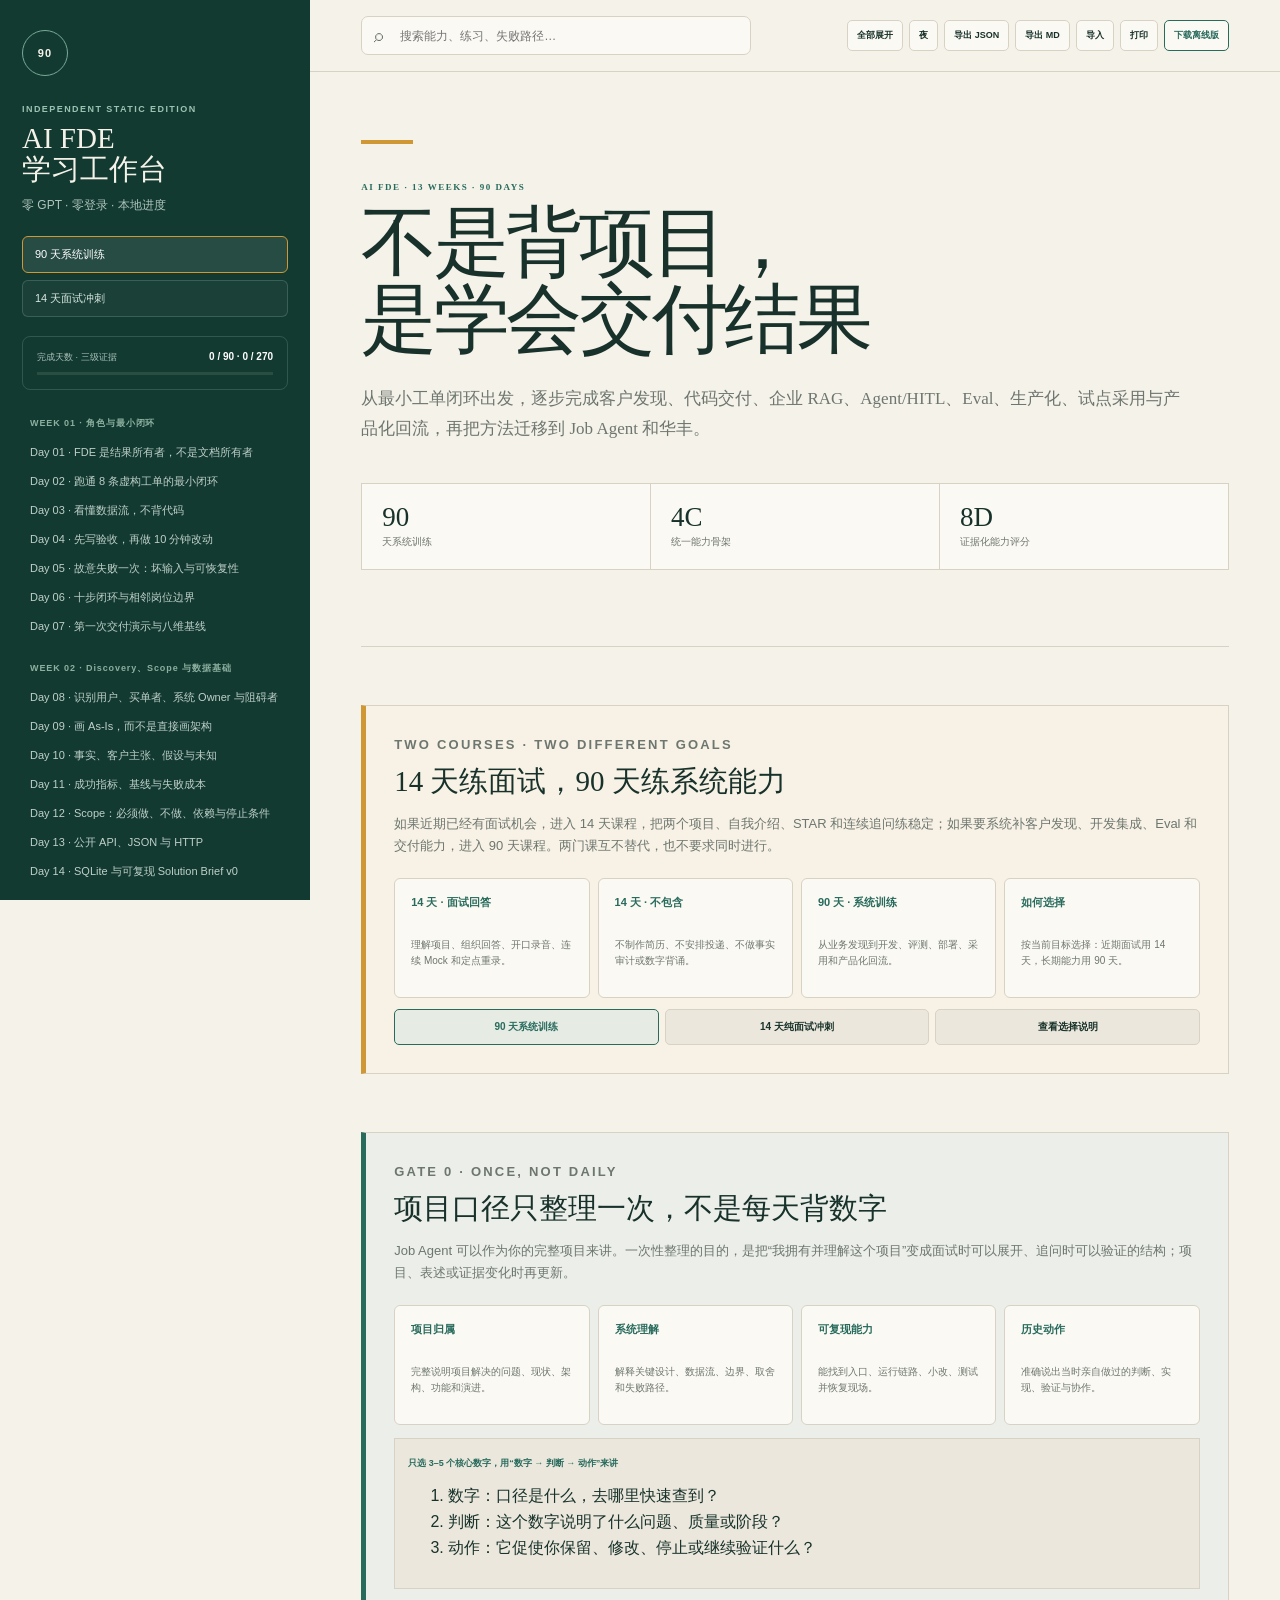
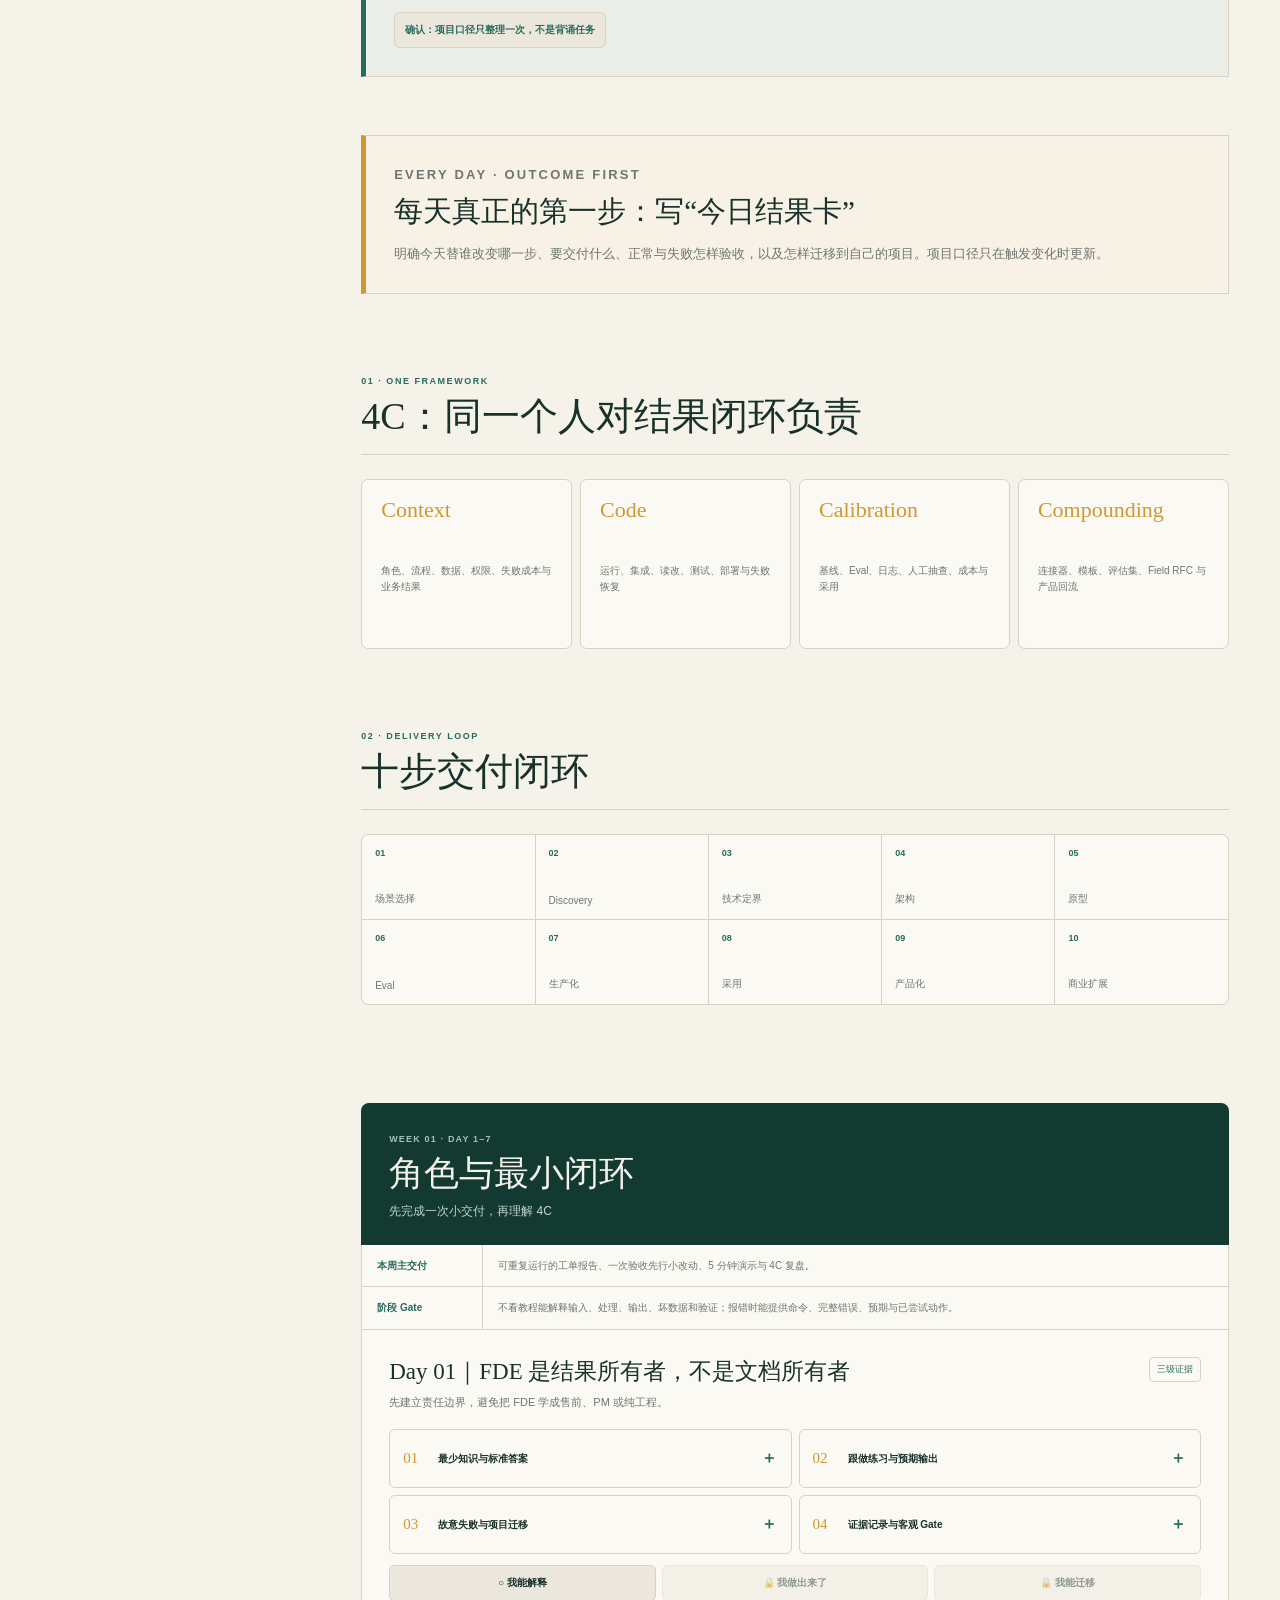
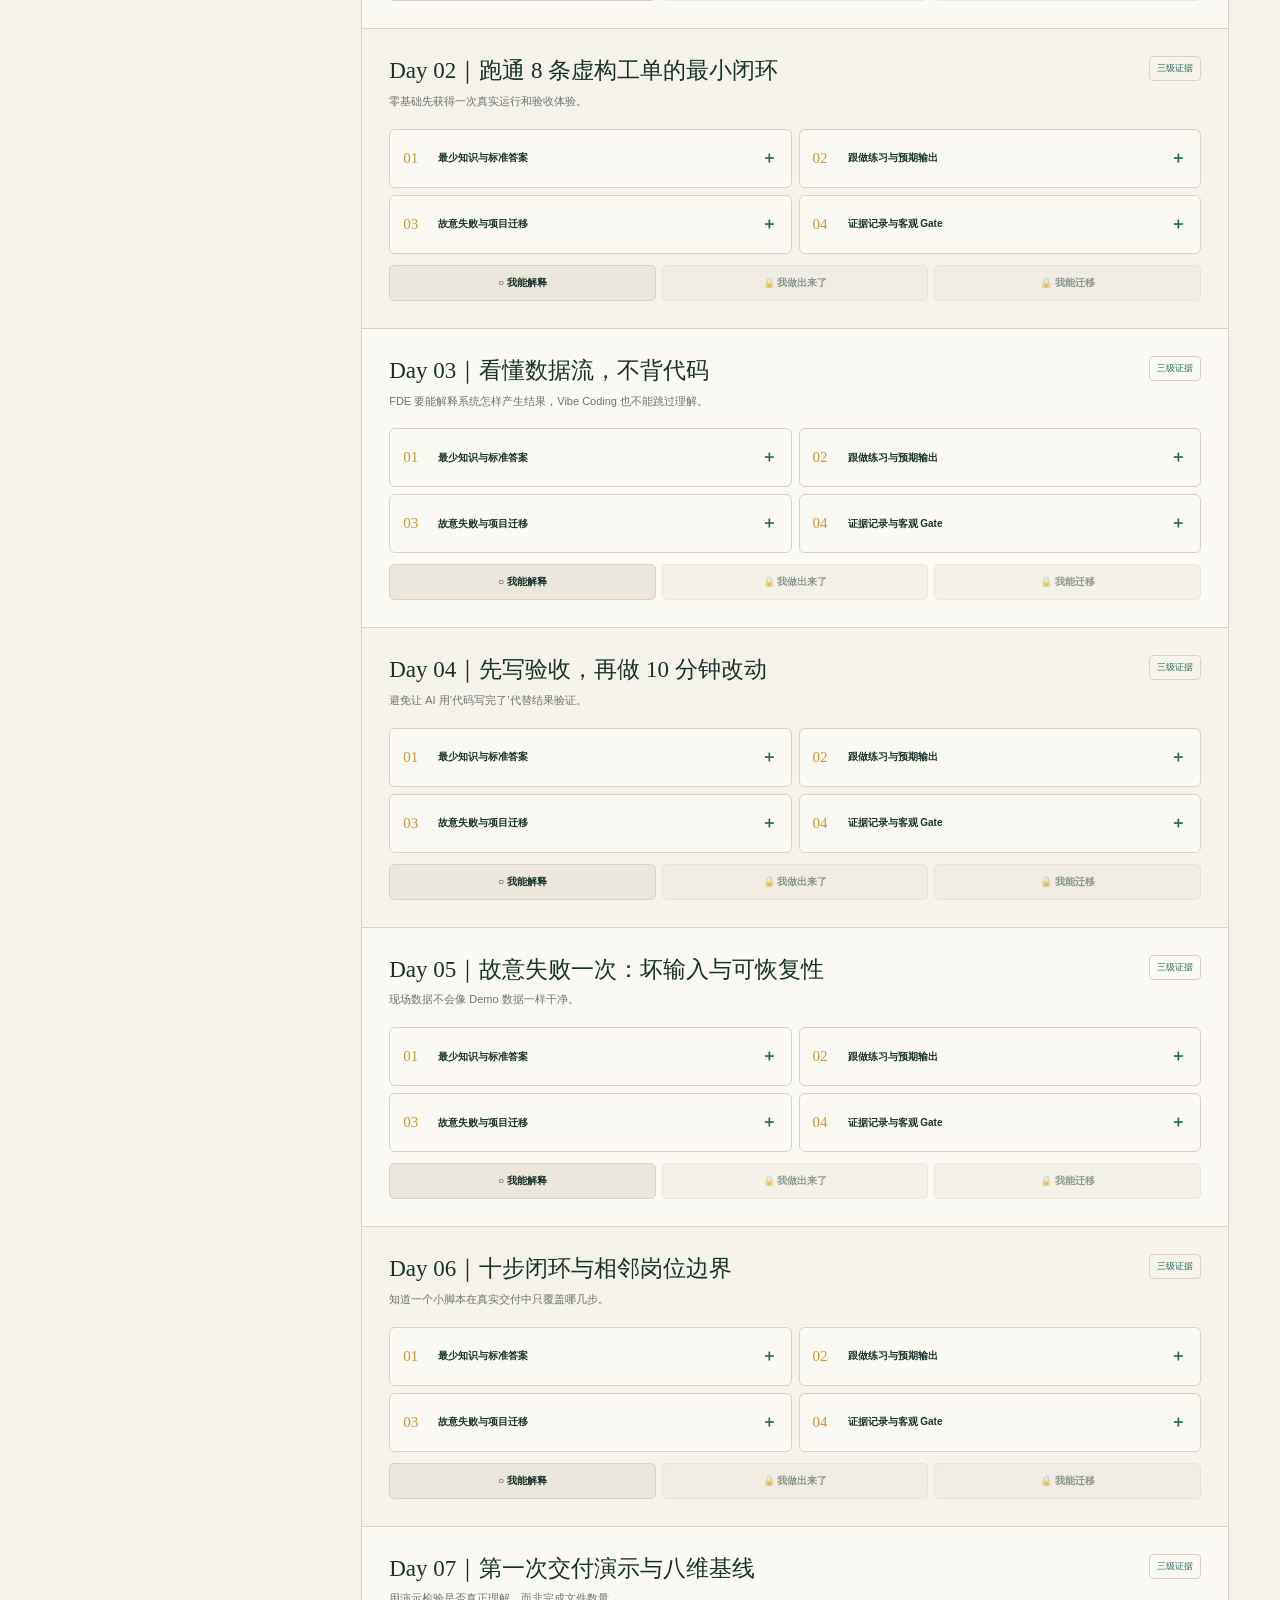
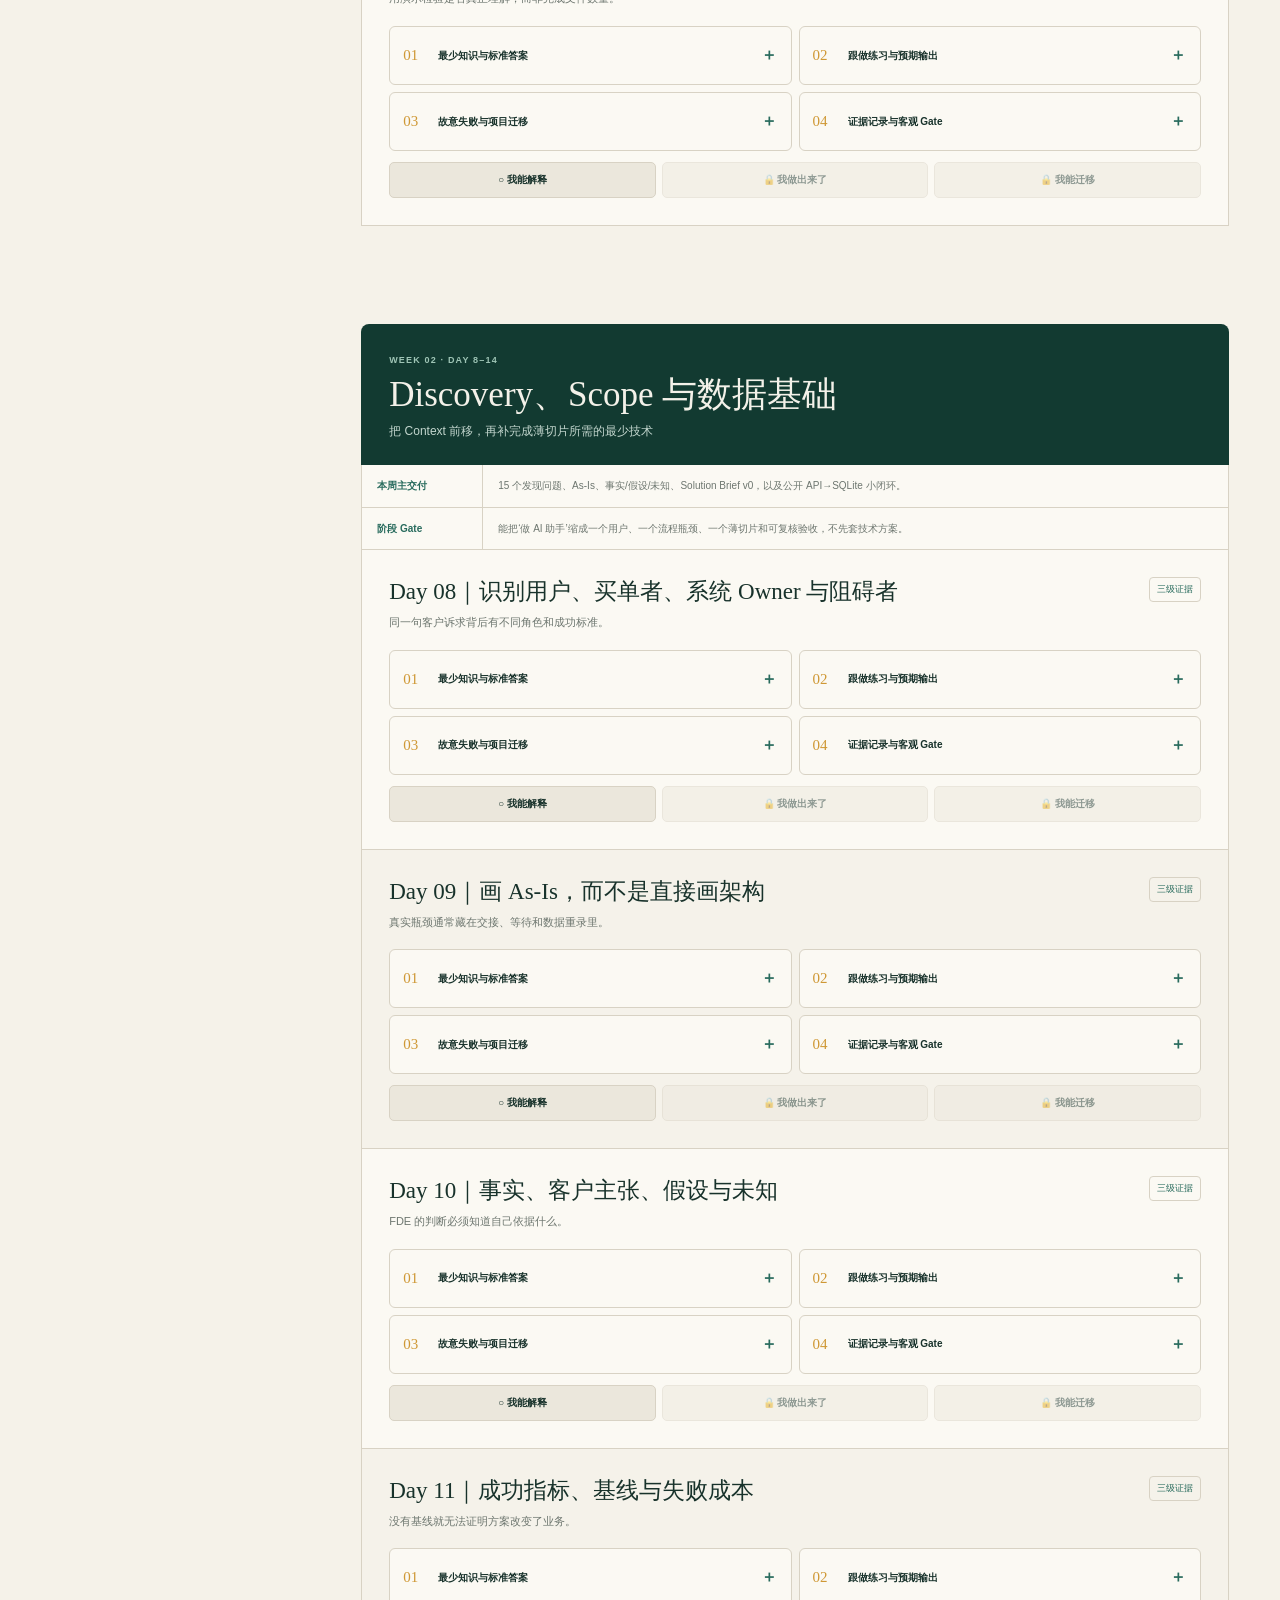
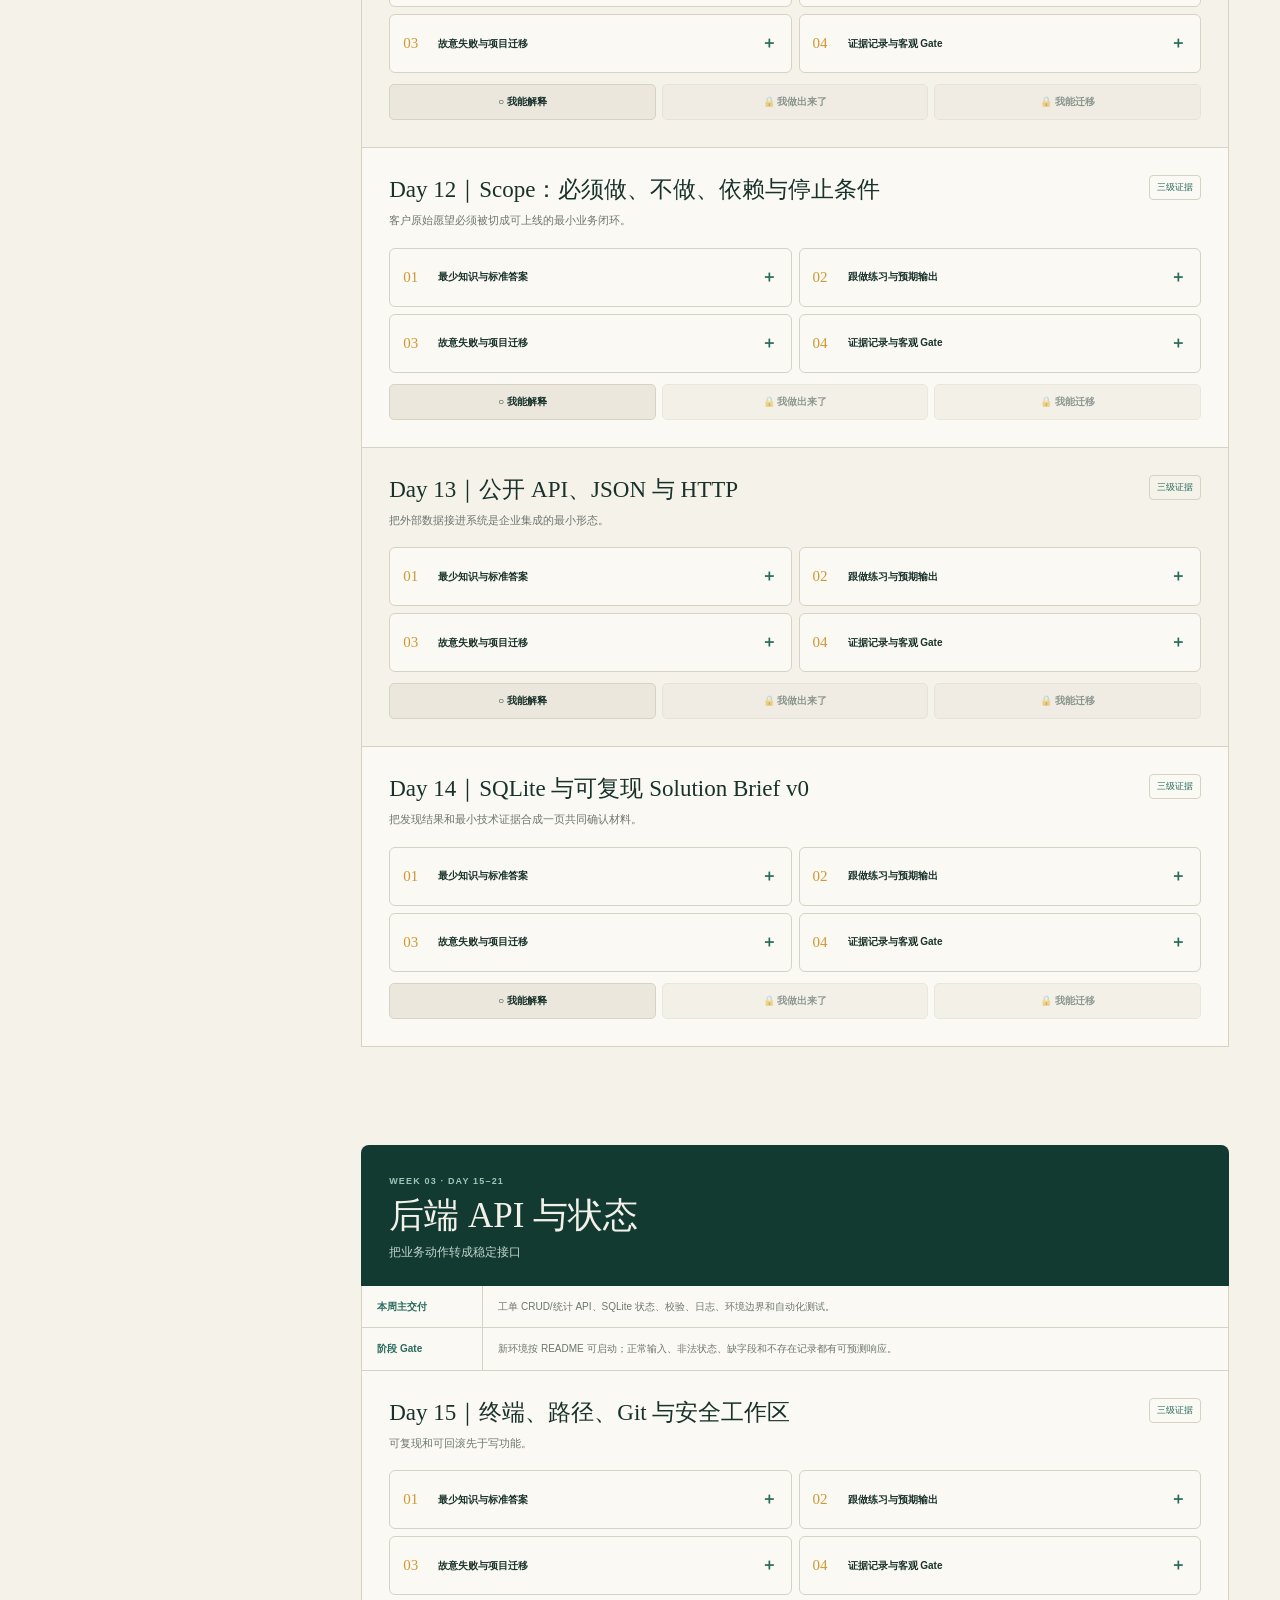
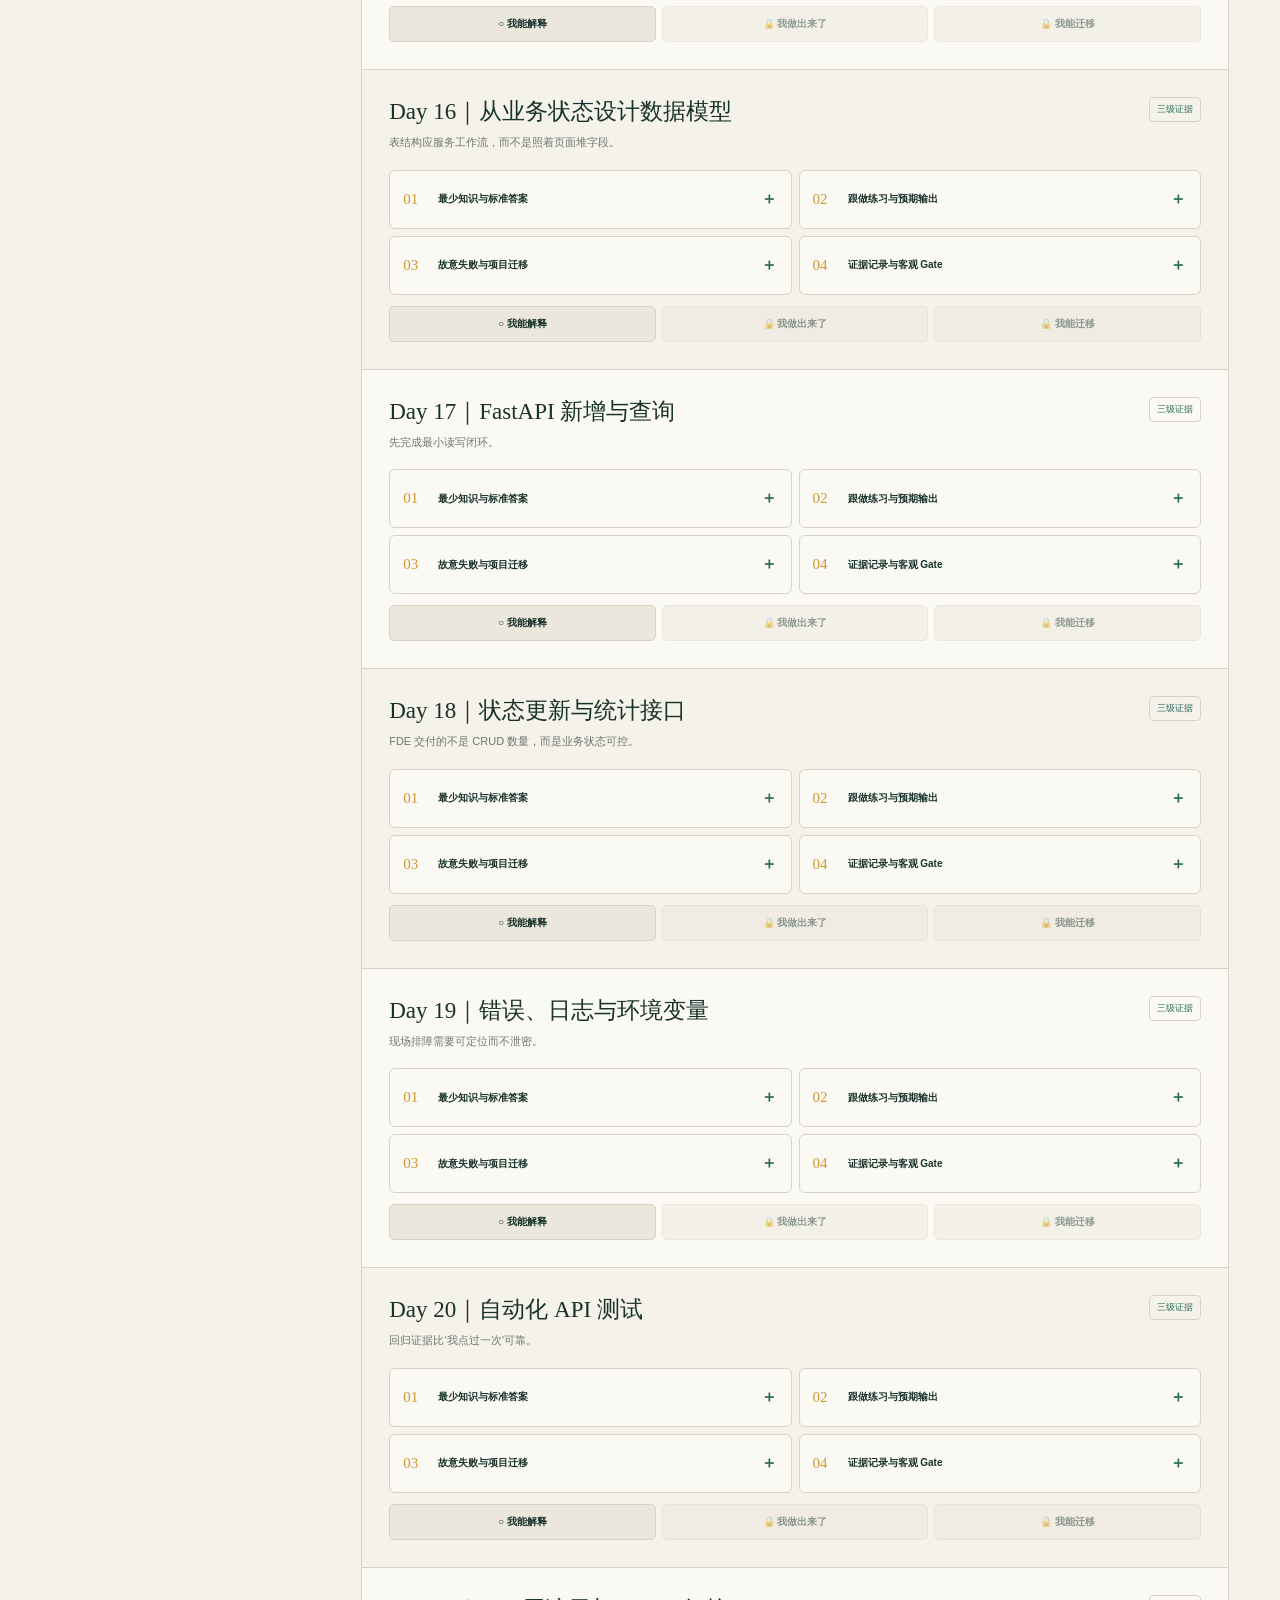
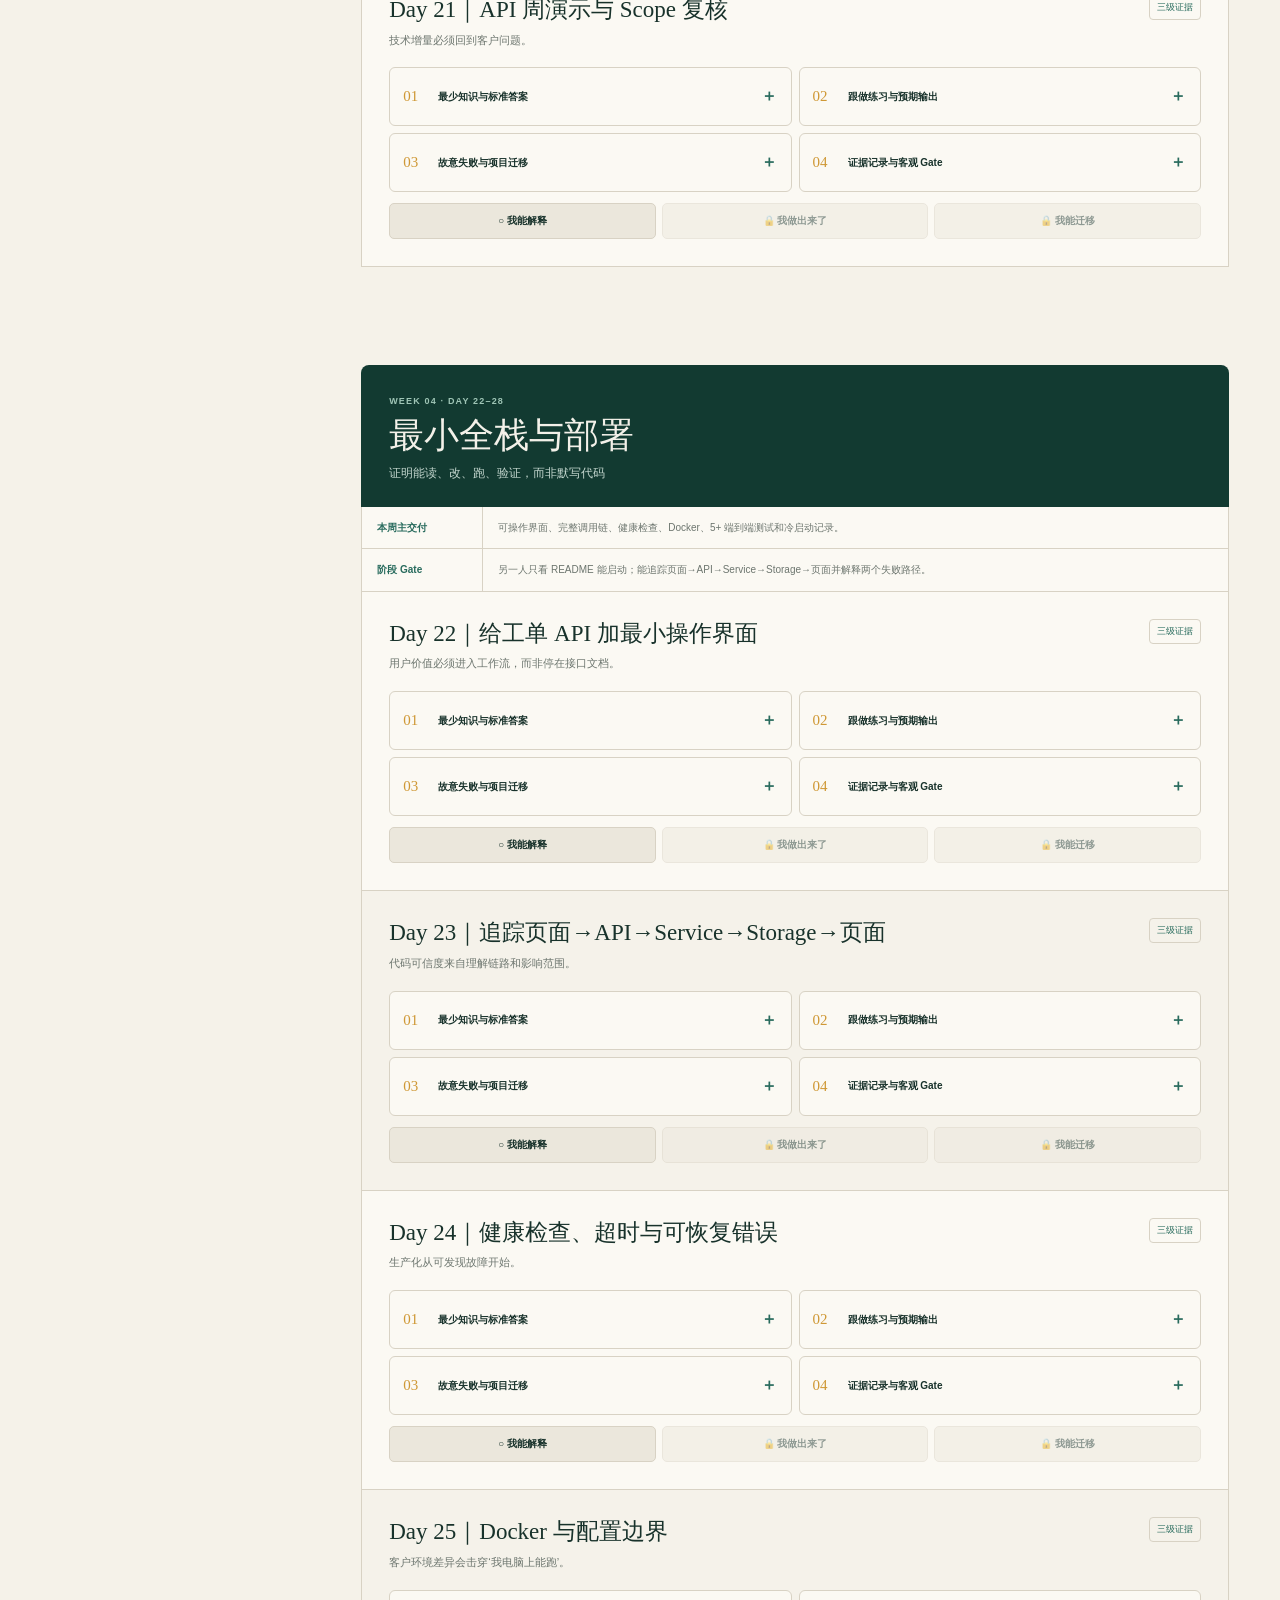
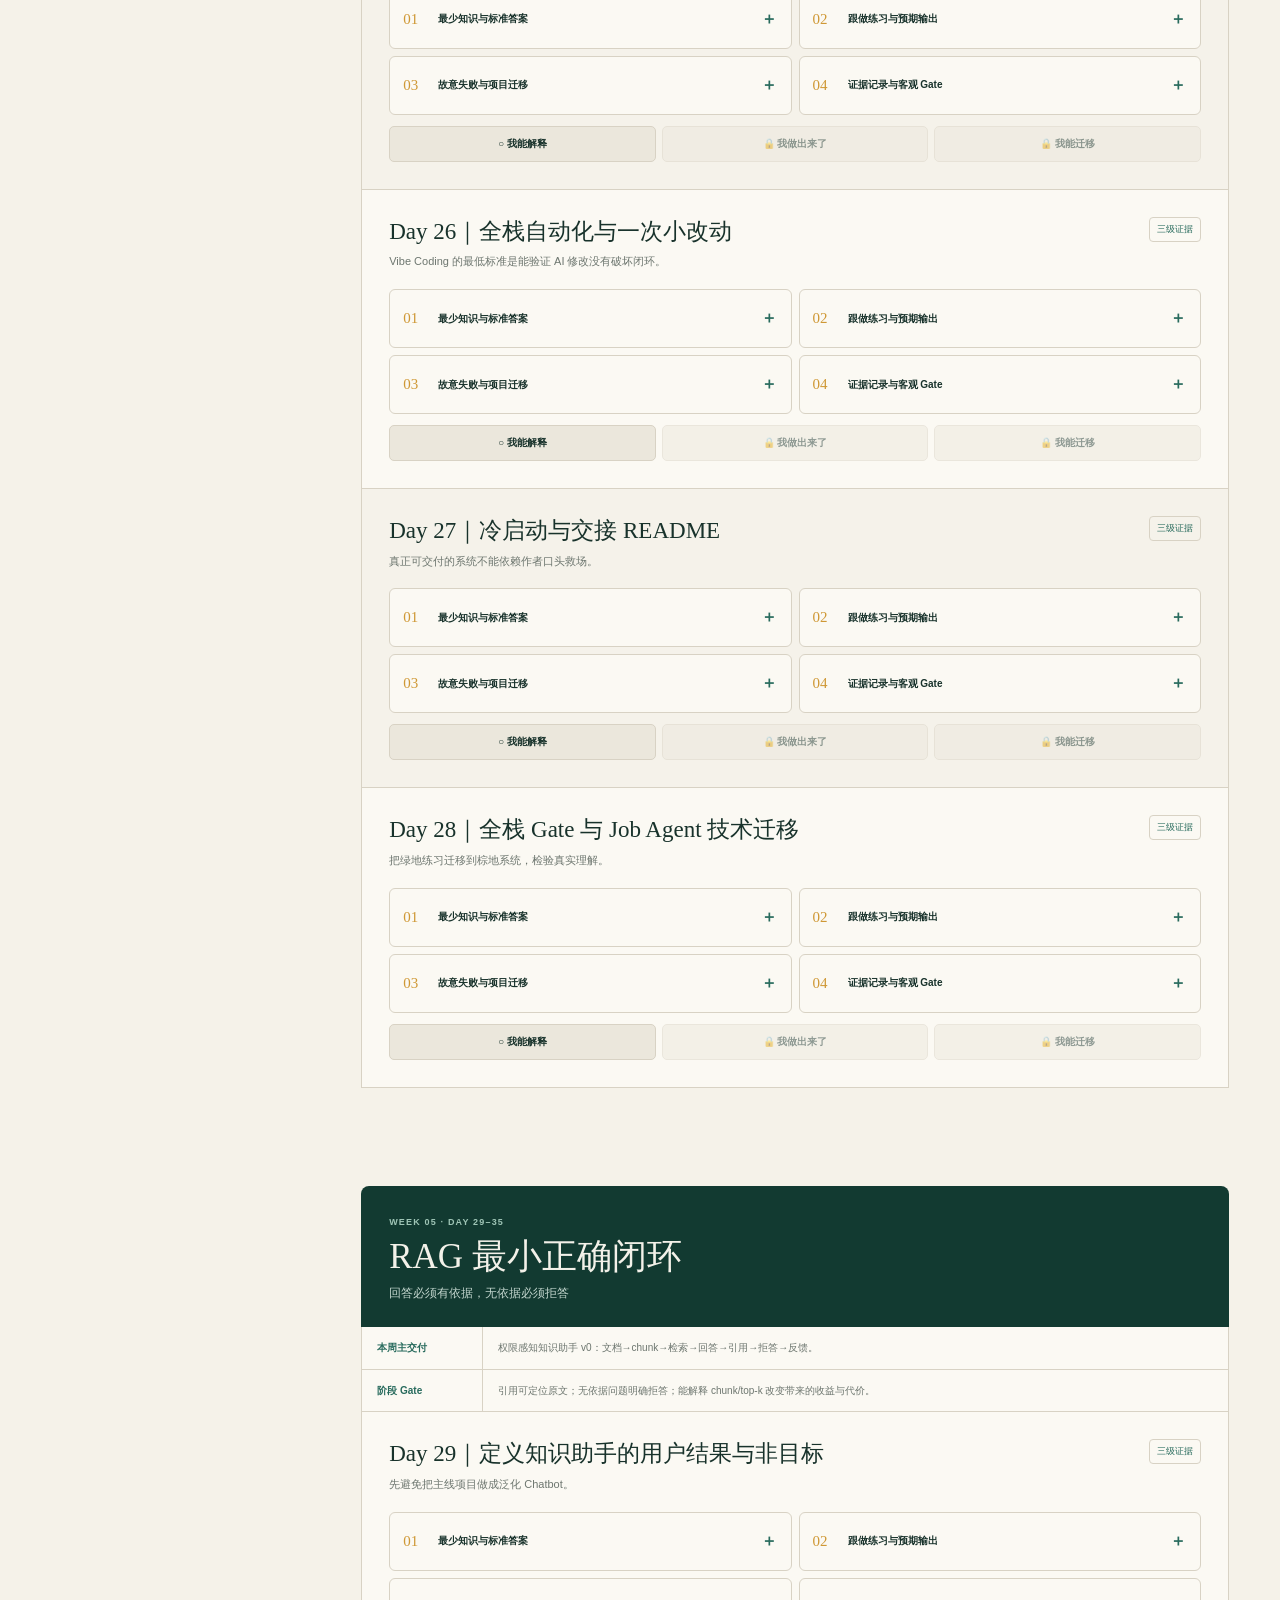
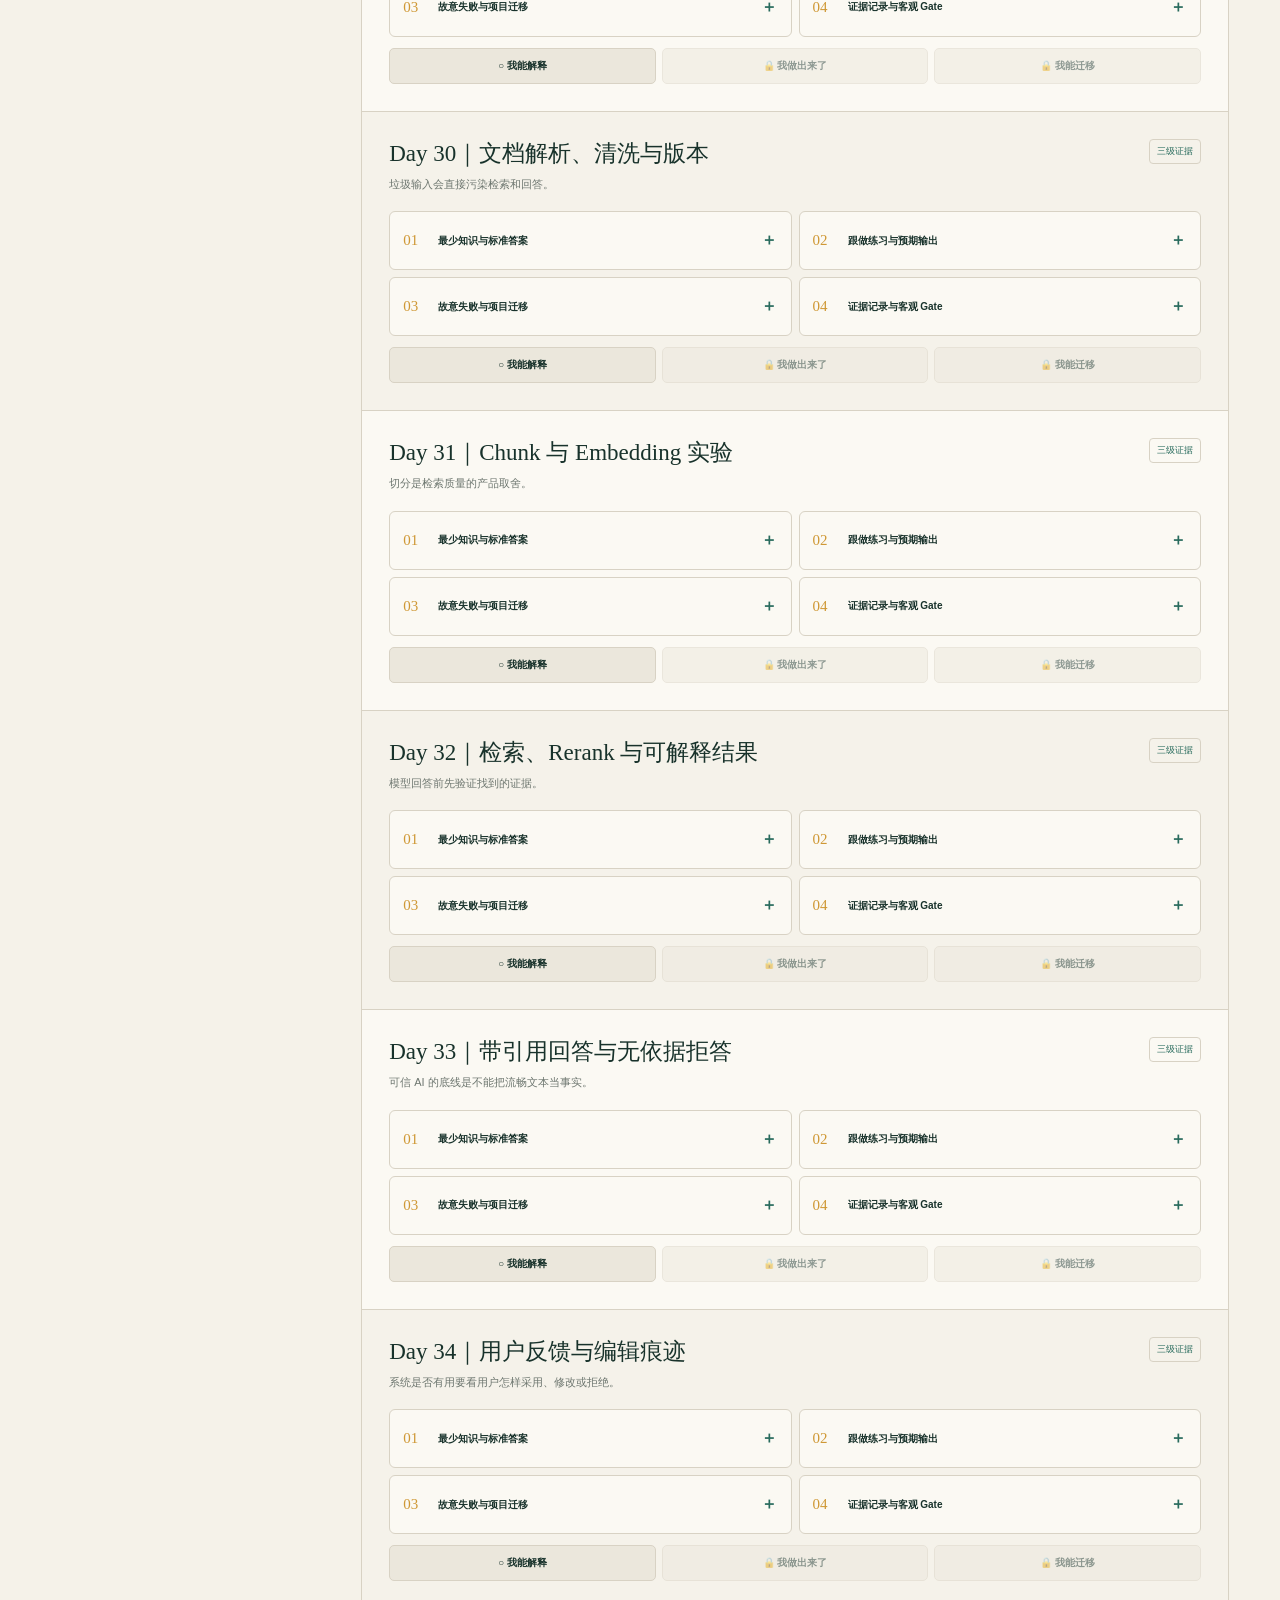
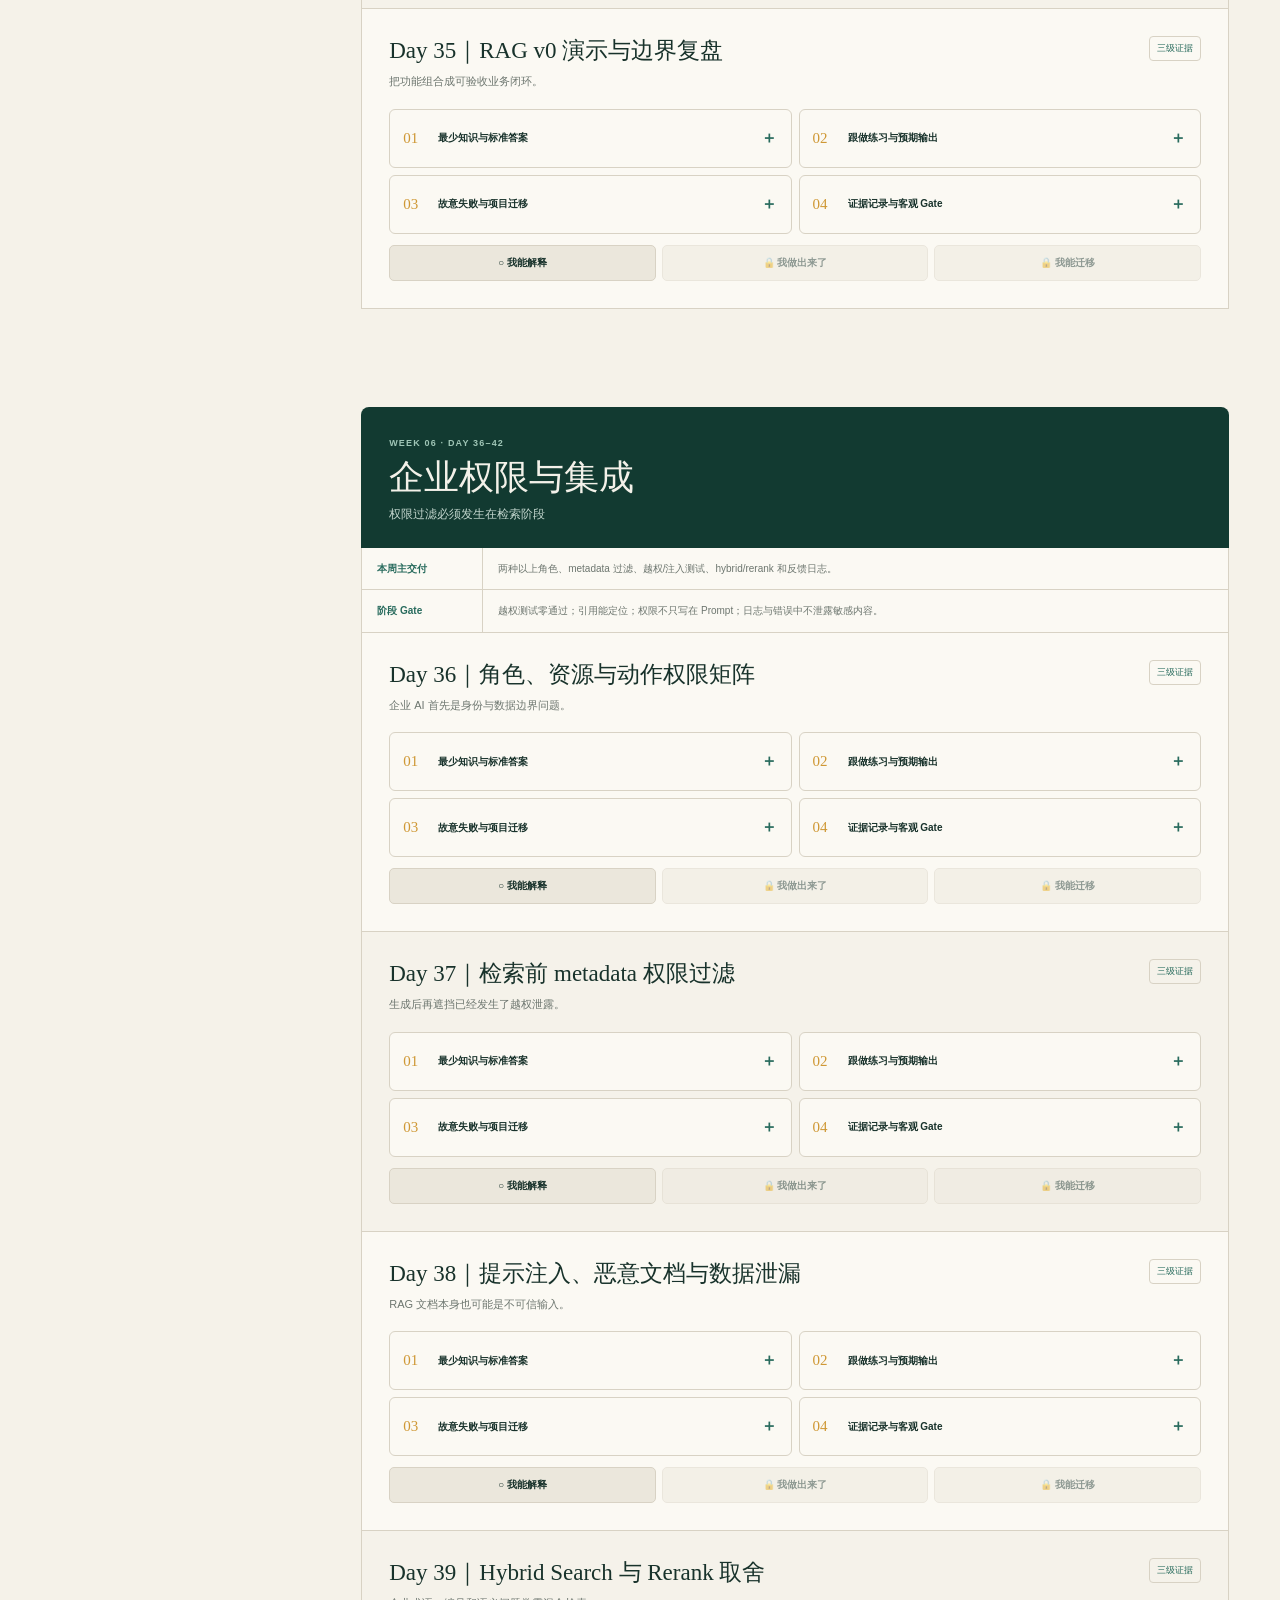
==== commit 00eb79bd: "Publish interview-only FDE sprint" ====
--- a/index.html
+++ b/index.html
@@ -171,7 +171,7 @@
       <footer><span>AI FDE · INDEPENDENT STATIC EDITION</span><p>讲全项目，讲准责任；先定义结果，再动手交付。</p><button id="back-top" type="button">返回顶部 ↑</button></footer>
     </main>
   </div>
-  <script>window.__FDE_DATA__={"generatedAt":"2026-08-27T06:20:12.814Z","fde90":{"days":[{"title":"FDE 是结果所有者，不是文档所有者","why":"先建立责任边界，避免把 FDE 学成售前、PM 或纯工程。","standard":"4C 是 Context、Code、Calibration、Compounding；结果必须同时可运行、可衡量、可采用、可复用。","practice":"用虚构客服主管场景写一张今日结果卡：用户、流程瓶颈、输出、正常/失败验收。","expected":"结果卡明确‘主管需要决策依据’，而不是笼统写‘做 Python 脚本’。","failure":"把输出写成‘完成脚本’时重写一次，直到指向用户决策。","transfer":"给 Job Agent 和华丰各标注当前最强、最弱的一个 4C 面。","gate":"能用 90 秒区分 FDE、售前、交付、PM、SWE 的最终责任。","day":1},{"title":"跑通 8 条虚构工单的最小闭环","why":"零基础先获得一次真实运行和验收体验。","standard":"固定答案：总工单 8、已解决 7、有效时长 5、平均 78.0 分钟、数据警告 2。","practice":"进入 FDE/00-最小案例，运行分析脚本并打开 output/report.md。","expected":"终端输出报告路径、5 条有效时长和 2 条警告；报告数字与固定答案一致。","failure":"删除 output/report.md 后复跑，确认系统能恢复生成。","transfer":"在 Job Agent 中只找一条‘输入→处理→输出’链，不要求今天改代码。","gate":"保存命令、终端末两行、报告路径和六项验收结果。","day":2},{"title":"看懂数据流，不背代码","why":"FDE 要能解释系统怎样产生结果，Vibe Coding 也不能跳过理解。","standard":"数据流为 tickets.csv→逐行读取→校验→统计→report.md；四个入口是 load_tickets、calculate_resolution_minutes、build_report、main。","practice":"逐个函数写输入、输出和调用方向，再手工抽查一条工单时长。","expected":"能指出函数边界，并人工算出至少一条记录与报告一致。","failure":"把一个函数名遮住，仅根据输入输出判断它负责哪一步。","transfer":"在 Job Agent 选一个页面，记录它提交的输入和最终显示的输出。","gate":"不看页面能画出最小案例数据流并说出两个坏数据去向。","day":3},{"title":"先写验收，再做 10 分钟改动","why":"避免让 AI 用‘代码写完了’代替结果验证。","standard":"高优先级工单占比应为 37.5%（3/8）；分子、分母和显示格式必须明确。","practice":"先记录预期值，再让 AI 协助增加高优先级占比，运行并核对。","expected":"报告新增 37.5%（3/8），原有 8/7/5/78.0/2 不退化。","failure":"故意把分母改成 resolved 数量，观察为什么会得到错误口径。","transfer":"给 Job Agent 写一个未来小改动的‘修改前验收值’，暂不执行。","gate":"保留修改位置、diff、运行结果和人工计算。","day":4},{"title":"故意失败一次：坏输入与可恢复性","why":"现场数据不会像 Demo 数据一样干净。","standard":"坏数据应被隔离、记录并允许其余数据继续处理；未知字段、空值和非法日期要有明确策略。","practice":"增加一条非法日期、一条缺失时间，再运行并核对警告；恢复原数据后复跑。","expected":"任务不中断，警告数按输入变化，恢复后基线回到固定答案。","failure":"临时移走输入文件，记录完整报错，再说明更友好的错误提示应是什么。","transfer":"列 Job Agent 的两个输入失败：空 JD、格式不稳定或证据缺失。","gate":"能说明止损、保留现场、恢复三步，不只会说‘重试’。","day":5},{"title":"十步闭环与相邻岗位边界","why":"知道一个小脚本在真实交付中只覆盖哪几步。","standard":"十步是场景选择、Discovery、技术定界、架构、原型、Eval、生产化、采用、产品化、商业扩展。","practice":"把工单案例贴到十步图上，标已做、假设和缺失。","expected":"明确当前只验证数据处理原型和人工校准，尚无生产采用。","failure":"把‘报告生成成功’误写成‘业务价值实现’，再指出缺少哪些证据。","transfer":"分别标 Job Agent 与华丰当前能支持到哪一步，不能把目标方案当现状。","gate":"能说出第 9/10 步为何是 FDE 与一次性外包的分水岭。","day":6},{"title":"第一次交付演示与八维基线","why":"用演示检验是否真正理解，而非完成文件数量。","standard":"八维评分必须绑定证据：基础工程、AI 应用、企业集成、Eval、Discovery、沟通、产品判断、端到端交付。","practice":"做 5 分钟演示：客户问题→运行→坏数据→改动→验收→4C；完成 1–4 级能力基线。","expected":"演示包含一次真实命令和一次失败路径，不以幻灯片替代运行。","failure":"让听众随机追问一个数字或函数；不知道时现场定位，不编答案。","transfer":"只给 Job Agent/华丰已有证据打分；无证据记 1，不用自我感觉加分。","gate":"交付周复盘：本周产物、可复现证据、三个问题和下周唯一目标。","day":7},{"title":"识别用户、买单者、系统 Owner 与阻碍者","why":"同一句客户诉求背后有不同角色和成功标准。","standard":"至少区分终端用户、业务负责人、买单者、数据/系统 Owner、IT/安全/合规和 Sponsor。","practice":"为虚构客服团队画 Stakeholder Map，并写每个角色最怕什么。","expected":"图中至少有 5 类角色、决策权、输入和潜在阻力。","failure":"加入一个‘使用者支持但 IT 反对’事件，说明下一步。","transfer":"迁移到华丰，只使用脱敏角色类型，不推断具体个人立场。","gate":"能解释谁使用、谁批准、谁能阻断和谁承担失败成本。","day":8},{"title":"画 As-Is，而不是直接画架构","why":"真实瓶颈通常藏在交接、等待和数据重录里。","standard":"As-Is 要包含角色、步骤、输入输出、系统、等待、返工、异常和决策点。","practice":"画客服工单从进入到关闭的现流程，标三个摩擦点。","expected":"流程图能让非技术人员指出哪里慢、贵、易错。","failure":"删掉一个关键系统访问权限，重画受影响路径。","transfer":"画 Job Agent 从看到 JD 到决定投递的现流程，暂不写解决方案。","gate":"10 分钟白板能讲清当前流程和最痛断点。","day":9},{"title":"事实、客户主张、假设与未知","why":"FDE 的判断必须知道自己依据什么。","standard":"事实有来源；主张由角色提出但未必为真；假设可验证；未知需要 Owner 和验证动作。","practice":"把一组虚构访谈记录分成四栏，并为每个未知写验证方式。","expected":"每一行有来源/提出者、状态和下一步。","failure":"客户说‘每天浪费两小时’时，不直接写成事实，先设计测量。","transfer":"用同一模板整理华丰：最新阶段事实与历史方案表述分开。","gate":"随机抽 5 条，90 秒内说清类别、来源和验证动作。","day":10},{"title":"成功指标、基线与失败成本","why":"没有基线就无法证明方案改变了业务。","standard":"指标分业务结果、系统质量、用户采用；每个指标需口径、基线、目标、数据源、Owner 和误读方式。","practice":"为客服助手写 AHT、引用正确率、采纳率三层指标卡。","expected":"三个指标分别对应业务、系统和采用，不能用模型分数冒充业务价值。","failure":"在没有历史基线时，只设计测量流程，不编目标提升百分比。","transfer":"为 Job Agent 写‘待验证用户价值’，为华丰写 Gate 0 测量建议。","gate":"能回答失败一次会造成什么、谁承担和何时必须人工接管。","day":11},{"title":"Scope：必须做、不做、依赖与停止条件","why":"客户原始愿望必须被切成可上线的最小业务闭环。","standard":"薄切片包含一个目标用户、一段闭环、数据、人工边界、Demo、验收和停止条件。","practice":"把‘自动回复所有客户’缩成‘带引用草稿→人工审核→反馈’。","expected":"明确不直接发送、不做全量 CRM、不训练模型，并写依赖。","failure":"客户临时要求自动发送时，用风险和验证顺序控制变更。","transfer":"给 Job Agent 写一个最小决策助手闭环；华丰只写当前建议，非已确认范围。","gate":"每个功能能映射到用户结果或验收，否则删除。","day":12},{"title":"公开 API、JSON 与 HTTP","why":"把外部数据接进系统是企业集成的最小形态。","standard":"请求包含方法、URL、参数和头；响应包含状态码、头和 JSON/文本；失败不能静默吞掉。","practice":"调用一个无需密钥的公开 API，保存原始响应和清洗结果。","expected":"能解释 2xx/4xx/5xx 的责任差异和重试边界。","failure":"模拟超时、非 JSON 或字段缺失，记录处理策略。","transfer":"在 Job Agent 找一个 API 客户端调用，标请求/响应/错误路径。","gate":"输出数据字典、请求证据和至少一个失败响应。","day":13},{"title":"SQLite 与可复现 Solution Brief v0","why":"把发现结果和最小技术证据合成一页共同确认材料。","standard":"Solution Brief 包含问题、角色/流程、事实/未知、Scope/非目标、指标、依赖、风险、下一步。","practice":"将公开 API 清洗结果写入 SQLite，并把数据流写入 Brief。","expected":"数据库表有主键与字段说明；另一人按 README 可复现。","failure":"插入重复主键或缺字段，说明拒绝、修复或隔离选择。","transfer":"为 Job Agent/华丰各写一段迁移备注，标真实、参考、方案和待验证。","gate":"客户回放 5 分钟：先确认理解，再提出薄切片，不用架构名词压人。","day":14},{"title":"终端、路径、Git 与安全工作区","why":"可复现和可回滚先于写功能。","standard":"每次改动前确认目录、分支、diff 和启动方式；密钥只进环境，不进仓库。","practice":"初始化练习项目，做一次小提交和一次可恢复的错误修改。","expected":"能用 diff/log 找到变化并撤回自己刚做的小改动。","failure":"从错误目录运行，识别路径问题而非反复重装。","transfer":"只读查看 Job Agent 的 README、入口和 Git 历史，不改用户未授权文件。","gate":"交付安全操作清单和第一个可描述的提交。","day":15},{"title":"从业务状态设计数据模型","why":"表结构应服务工作流，而不是照着页面堆字段。","standard":"工单至少有 ID、类别、优先级、状态、创建/解决时间；状态转换需有规则。","practice":"设计 SQLite schema 和状态转换表。","expected":"能回答主键、必填、枚举和时间字段为何这样定。","failure":"尝试非法状态转换，定义错误而不是自动纠正。","transfer":"对照 Job Agent 的一个 Domain 对象，标业务含义与存储字段。","gate":"schema、样例数据和状态矩阵可以人工复核。","day":16},{"title":"FastAPI 新增与查询","why":"先完成最小读写闭环。","standard":"路由只负责协议与校验，业务规则进 Service，持久化进 Storage。","practice":"实现新增工单、单条查询和列表接口。","expected":"新增后能查询到；重复 ID 和不存在记录返回明确状态码。","failure":"发送缺字段和错误类型，保存错误响应。","transfer":"定位 Job Agent 一条 routes.py→service.py→storage.py 调用方向。","gate":"API 测试覆盖成功、重复和不存在三条路径。","day":17},{"title":"状态更新与统计接口","why":"FDE 交付的不是 CRUD 数量，而是业务状态可控。","standard":"更新需校验允许转换；统计口径要固定分母和时间范围。","practice":"实现更新状态与类别/优先级/平均耗时统计。","expected":"统计与人工抽查一致，非法转换不写入数据库。","failure":"并发或重复提交同一更新，观察幂等问题。","transfer":"找 Job Agent 一个状态变化，写出前置条件与副作用。","gate":"保存状态矩阵、请求/响应和数据库抽查。","day":18},{"title":"错误、日志与环境变量","why":"现场排障需要可定位而不泄密。","standard":"日志记录请求/任务 ID、阶段、错误类型和耗时，不记录密钥或敏感正文。","practice":"为 API 增加结构化日志、配置检查和统一错误响应。","expected":"一次失败能从日志定位到请求和阶段。","failure":"移除必要配置，确认启动时快速失败并给明确提示。","transfer":"检查 Job Agent 的日志/配置入口，列两个安全边界。","gate":"错误演练记录包含触发、观察、根因、修复和恢复。","day":19},{"title":"自动化 API 测试","why":"回归证据比‘我点过一次’可靠。","standard":"测试覆盖正常、边界、错误和状态副作用；测试数量不是价值本身。","practice":"为四类接口写至少 8 个测试并实际运行。","expected":"测试全绿且能解释每个测试保护什么业务规则。","failure":"故意改坏一个期望，读失败后恢复。","transfer":"在 Job Agent 只选与本周链路相关的测试阅读，不背全量数字。","gate":"保留命令、退出码、失败截图/文本与恢复结果。","day":20},{"title":"API 周演示与 Scope 复核","why":"技术增量必须回到客户问题。","standard":"演示顺序：问题→Scope→正常路径→失败路径→日志/测试→仍未解决。","practice":"完成 8 分钟演示并让听众提出一个范围变更。","expected":"能说明哪些请求现在拒绝、延后或进入路线图。","failure":"模拟数据库只读或不可用，给有限服务/停止建议。","transfer":"比较工单 API 与 Job Agent 链路的共同分层和不同风险。","gate":"周 Gate 由可运行系统、测试、失败记录和 Scope 复核共同通过。","day":21},{"title":"给工单 API 加最小操作界面","why":"用户价值必须进入工作流，而非停在接口文档。","standard":"界面只覆盖核心闭环和错误反馈，不追求视觉功能堆叠。","practice":"实现列表、新增、更新状态和统计视图。","expected":"用户能完成一条工单闭环，错误输入有可理解提示。","failure":"后端返回 500 时，界面不能假装成功。","transfer":"观察 Job Agent 某页面的加载、提交、成功和失败状态。","gate":"保存一次完整操作录屏和错误状态截图。","day":22},{"title":"追踪页面→API→Service→Storage→页面","why":"代码可信度来自理解链路和影响范围。","standard":"每层写输入、输出、责任、失败和日志位置；不要把多个入口混成一个。","practice":"从一个按钮点击开始，逐层定位到数据库并返回页面。","expected":"链路图能指出文件/函数、数据形态和状态变化。","failure":"在 API 返回慢或字段变化时，预测哪一层先暴露问题。","transfer":"对 Job Agent 选一条真实链路做同样追踪。","gate":"不看图能口述五层和两个失败路径。","day":23},{"title":"健康检查、超时与可恢复错误","why":"生产化从可发现故障开始。","standard":"健康检查区分进程存活与依赖可用；超时、重试和用户反馈需分层。","practice":"加入健康检查和请求超时，模拟数据库异常。","expected":"系统明确显示不可用原因，不无限等待或吞错。","failure":"让健康检查误报为绿，说明为什么危险并修正。","transfer":"检查 Job Agent 的启动/健康/错误回退材料。","gate":"故障报告包含检测、影响、止损、恢复和预防。","day":24},{"title":"Docker 与配置边界","why":"客户环境差异会击穿‘我电脑上能跑’。","standard":"镜像包含运行依赖，不包含密钥/本地数据；配置从环境注入。","practice":"写 Dockerfile 和启动说明，在干净环境构建运行。","expected":"容器启动、健康检查、数据持久化和停止恢复可验证。","failure":"缺少环境变量或端口冲突时给明确处理。","transfer":"对照 Job Agent 本地 App/DMG 与容器部署的不同边界。","gate":"交付构建日志、启动命令、已知限制和失败恢复。","day":25},{"title":"全栈自动化与一次小改动","why":"Vibe Coding 的最低标准是能验证 AI 修改没有破坏闭环。","standard":"小改动先写验收，运行相关测试，再人工抽查关键路径。","practice":"增加一个筛选或状态提示，写 5+ 相关自动化测试。","expected":"新功能通过且原核心路径无退化。","failure":"故意修改 API 字段名，观察前后端契约失败并恢复。","transfer":"在 Job Agent 选择低风险小改动候选，只在授权范围内执行。","gate":"保存验收前预测、diff、测试和手工结果。","day":26},{"title":"冷启动与交接 README","why":"真正可交付的系统不能依赖作者口头救场。","standard":"README 包含环境、输入、配置、启动、验证、故障、清理和已知限制。","practice":"在新目录/新终端按 README 从零启动。","expected":"另一人或全新会话能在 15 分钟内得到首个结果。","failure":"故意漏掉一步，让复现者记录阻塞并修正文档。","transfer":"审计 Job Agent README 哪些是系统事实、哪些是目标描述。","gate":"提交冷启动时长、阻塞清单与修订后的 README。","day":27},{"title":"全栈 Gate 与 Job Agent 技术迁移","why":"把绿地练习迁移到棕地系统，检验真实理解。","standard":"迁移不是背目录，而是用同一问题框架追踪输入输出、状态、副作用、测试与失败。","practice":"完成工单系统演示，再画 Job Agent 一条真实链路和两个失败路径。","expected":"能区分‘我读懂/复现/修改/验证’四种所有权强度。","failure":"随机更换入口，判断哪些层复用、哪些需重新定位。","transfer":"更新 Job Agent 学习记录，不把仓库全量测试写成个人成果。","gate":"两条链路均能在 5 分钟内讲清且证据位置可查。","day":28},{"title":"定义知识助手的用户结果与非目标","why":"先避免把主线项目做成泛化 Chatbot。","standard":"目标是给客服生成带引用草稿并由人审核；不直接发送、不替代合规终局判断。","practice":"用虚构 B2B SaaS 文档写用户旅程、MVP 和不做清单。","expected":"一个目标用户、一段闭环、三类指标和风险闸门清楚。","failure":"客户要求‘自动回答所有问题’时给降风险替代。","transfer":"对比 Job Agent 的‘决策助手、不自动投递’边界。","gate":"Solution Brief v1 通过 Context/Scope Gate。","day":29},{"title":"文档解析、清洗与版本","why":"垃圾输入会直接污染检索和回答。","standard":"文档需来源、版本、权限、更新时间、解析状态和内容哈希。","practice":"创建公开/虚构文档集，解析并输出清洗报告。","expected":"能发现空文档、乱码、重复和过期版本。","failure":"加入相互冲突文档并制定新鲜度策略。","transfer":"把 Job Agent 的证据来源版本化思路迁移到文档元数据。","gate":"数据清单含 Owner、许可、版本和质量问题。","day":30},{"title":"Chunk 与 Embedding 实验","why":"切分是检索质量的产品取舍。","standard":"chunk 需保留上下文、来源和权限元数据；大小/重叠影响召回、噪声、延迟和成本。","practice":"选两种 chunk 策略，用同一问题比较检索结果。","expected":"报告不是只列分数，而是说明命中、噪声和引用完整性。","failure":"加入跨段答案，观察过小 chunk 的失败。","transfer":"对比 Job Agent 固定证据片段与 RAG chunk 的差异。","gate":"保存参数、样例、结果和选择理由。","day":31},{"title":"检索、Rerank 与可解释结果","why":"模型回答前先验证找到的证据。","standard":"检索与生成分开观察；top-k、阈值、rerank 和过滤均需版本化。","practice":"实现检索并展示候选文档、得分、来源和耗时。","expected":"至少一个问题能人工确认正确片段排在前列。","failure":"使用模糊问题，记录召回多但排序错的案例。","transfer":"把 Job Agent strong/partial/gap 的可解释思想迁移到检索结果呈现。","gate":"检索演示能说明为什么选这些证据。","day":32},{"title":"带引用回答与无依据拒答","why":"可信 AI 的底线是不能把流畅文本当事实。","standard":"回答每个关键主张绑定来源；证据不足、冲突或过期时拒答/升级人工。","practice":"实现回答、引用和拒答，并人工核对引用。","expected":"引用定位到原文；无答案问题不编造。","failure":"删除关键文档后复问，确认系统不会沿用旧答案。","transfer":"对照 Job Agent ‘生成内容必须引用已确认事实’的守卫。","gate":"通过有答案、无答案、冲突三类手工 Gate。","day":33},{"title":"用户反馈与编辑痕迹","why":"系统是否有用要看用户怎样采用、修改或拒绝。","standard":"反馈至少记录采用/编辑/拒绝、原因、版本和角色，不把点赞等同业务价值。","practice":"增加反馈动作和最终草稿差异记录。","expected":"一次完整交互能追踪从检索到用户决定。","failure":"用户拒绝但不填原因时，设计低负担补充方式。","transfer":"为 Job Agent 设计‘用户纠正 unknown/gap’反馈，不声称已有采用数据。","gate":"日志可回答用户为何不用，而不泄露敏感正文。","day":34},{"title":"RAG v0 演示与边界复盘","why":"把功能组合成可验收业务闭环。","standard":"演示同时覆盖用户结果、系统质量和人机边界。","practice":"完成 10 分钟演示：正常回答、拒答、冲突文档、反馈。","expected":"四条路径均有可复核输入输出和版本。","failure":"模型不可用时展示确定性回退或明确不可用。","transfer":"写 Job Agent 与知识助手的 AI 边界对比表。","gate":"交付 v0、演示记录、Bad Case 列表和 Week 6 最低目标。","day":35},{"title":"角色、资源与动作权限矩阵","why":"企业 AI 首先是身份与数据边界问题。","standard":"权限要定义主体、资源、动作、条件和审计，不只定义页面可见。","practice":"为客服、主管、合规、管理员写权限矩阵。","expected":"每个角色能/不能看什么、做什么有明确原因。","failure":"加入跨部门临时授权和到期回收。","transfer":"把华丰角色/数据边界转成待确认假设，不使用真实敏感字段。","gate":"矩阵覆盖允许、拒绝、审批和审计。","day":36},{"title":"检索前 metadata 权限过滤","why":"生成后再遮挡已经发生了越权泄露。","standard":"权限过滤必须在候选文档进入模型前执行，并保留拒绝审计。","practice":"实现角色过滤，比较同一问题在不同角色下的候选片段。","expected":"越权内容不进入检索上下文，结果差异可解释。","failure":"伪造前端角色参数，确认后端仍拒绝。","transfer":"检查 Job Agent 的本地单用户边界为何不能直接证明企业多租户。","gate":"保存两角色对比和一次攻击失败证据。","day":37},{"title":"提示注入、恶意文档与数据泄漏","why":"RAG 文档本身也可能是不可信输入。","standard":"系统指令、文档内容、用户请求和工具权限分层；敏感动作必须有确定性守卫。","practice":"加入一份恶意文档和越权诱导，记录系统行为。","expected":"恶意指令不改变权限或泄露隐藏内容。","failure":"让恶意文档要求忽略引用，验证引用守卫。","transfer":"对照 Job Agent 不可信 JD/网页采集的 Source Adapter 边界。","gate":"建立注入/泄漏 Bad Case 分类与处理动作。","day":38},{"title":"Hybrid Search 与 Rerank 取舍","why":"企业术语、编号和语义问题常需混合检索。","standard":"关键词擅长精确实体，向量擅长语义；rerank 提升排序但增加延迟/成本。","practice":"用编号、简称和自然语言三类问题比较策略。","expected":"报告包含命中、延迟、成本和失败样例。","failure":"降低召回阈值观察噪声如何伤害回答。","transfer":"在 Job Agent 区分确定性过滤与模型/语义增强。","gate":"选择策略有数据和推翻条件，不以工具流行度决定。","day":39},{"title":"反馈、日志与隐私最小化","why":"可观测不等于把全部用户数据写日志。","standard":"日志只保留定位与评估所需字段，敏感内容脱敏/哈希并设保留策略。","practice":"定义事件 schema，记录检索、回答、反馈、权限拒绝和耗时。","expected":"能从事件重建一次流程但看不到不必要的敏感正文。","failure":"模拟日志系统失败，决定是否阻断高风险操作。","transfer":"审计 Job Agent 哪些本地数据属于个人隐私。","gate":"输出数据最小化表、保留周期和删除动作。","day":40},{"title":"权限与集成自动化测试","why":"权限安全不能靠手点一次。","standard":"测试覆盖角色允许/拒绝、伪造身份、文档变权、注入和日志泄漏。","practice":"写并运行至少 12 个权限/安全测试。","expected":"越权为零；失败测试能定位到过滤层。","failure":"故意把过滤移到生成后，观察测试如何捕获。","transfer":"为华丰方案列出未来必须由客户 IT/安全验证的接口 Gate。","gate":"保存测试清单、结果和残余风险。","day":41},{"title":"企业原型 Gate 与安全回放","why":"用客户能理解的方式证明安全与可用。","standard":"回放先说明角色/风险，再演示允许、拒绝、审计和恢复。","practice":"完成两角色 Demo、攻击失败和权限变化回放。","expected":"客户能回答‘谁能看、谁批准、失败留下什么记录’。","failure":"临时撤销主管权限，展示数据和缓存如何处理。","transfer":"将华丰当前只写为权限/数据契约建议，非已接入。","gate":"交付权限感知 RAG v1 和 Week 6 安全报告。","day":42},{"title":"定义 What Good Looks Like","why":"没有 Rubric，评估只剩个人感觉。","standard":"分开检索、回答、权限/安全、系统质量、业务结果和采用。","practice":"为知识助手写分层 Rubric 和不可接受错误。","expected":"高风险子集、责任人和失败动作明确。","failure":"给流畅但无引用回答高分，再用 Rubric 纠正。","transfer":"对照 Job Agent strong/partial/gap 与用户价值的不同层次。","gate":"Rubric 可供第二个人独立评分并得到近似结论。","day":43},{"title":"构建 30+ Golden Cases","why":"评测集必须代表真实风险而非只测简单正确题。","standard":"至少覆盖有答案、无答案、角色差异、越权、注入、歧义和冲突/过期文档。","practice":"建立 30+ cases，记录输入、角色、期望证据、期望动作和风险级别。","expected":"类别数量达到计划且每条可人工复核。","failure":"删除一类高风险题，观察总体分数为何会虚高。","transfer":"Job Agent 19 条语料作为固定基线，扩展项另起版本。","gate":"评测集有版本、来源、分层覆盖和变更记录。","day":44},{"title":"检索与回答分层评估","why":"回答错可能是没检到、排错或生成错。","standard":"先评检索命中/排序，再评引用与回答，才能定位改进点。","practice":"运行基线并给每个失败贴层级标签。","expected":"报告能区分 retrieval、rerank、generation、permission 与 data 问题。","failure":"让模型回答更保守，观察拒答与覆盖的取舍。","transfer":"把方法迁移到 Job Agent 证据匹配失败分类。","gate":"至少复盘 5 个 Bad Case 的根因与修复候选。","day":45},{"title":"延迟、成本与稳定性日志","why":"质量达标但太慢、太贵或不稳定仍不能上线。","standard":"记录端到端及阶段耗时、token/成本、超时、错误率和重试。","practice":"为同一评测批次生成质量/延迟/成本联合报告。","expected":"能识别 P95 慢点与成本主要来源。","failure":"模拟模型超时和限流，记录用户体验与回退。","transfer":"检查 Job Agent 模型默认可关闭如何降低单点依赖。","gate":"提出一个优化并说明可能伤害的指标。","day":46},{"title":"版本化回归实验","why":"每次改 Prompt/检索/模型都可能让别的子集退化。","standard":"一次实验只明确改变项、假设、版本、结果和回滚条件。","practice":"改变一个 chunk/top-k/rerank 参数，跑同一 30+ 集。","expected":"报告列总体、分组、退化案例和选择建议。","failure":"只看总体提升做 Go，再用高风险子集否决一次。","transfer":"在 Job Agent 选择一个规则变更，先写回归假设。","gate":"能给 Go/Limited Go/No-Go 而非只报分数。","day":47},{"title":"上线、回滚与人工复核 Gate","why":"Eval 的产物是决策，不是图表。","standard":"Gate 包含阈值、样本、负责人、人工复核、失败动作和回滚版本。","practice":"为知识助手写上线/回滚卡。","expected":"质量、权限、延迟、成本、稳定性至少覆盖四类。","failure":"当一个高风险越权 case 失败时，即使总体高分也触发 No-Go。","transfer":"华丰只设计未来 Eval Gate，不填虚构结果。","gate":"每个 Gate 都能回答谁看、何时看、失败做什么。","day":48},{"title":"Eval 周答辩与独立复核","why":"让别人重复你的评估，避免自证成功。","standard":"独立复核包括相同版本、数据、命令、Rubric 和差异解释。","practice":"请另一人或新会话复评 5 条，比较分歧。","expected":"分歧有记录并推动 Rubric/样例更清晰。","failure":"随机替换一个 case 期望，观察版本控制能否发现。","transfer":"明确 Job Agent 工程基线不等于真实用户采用。","gate":"交付基线报告、实验报告、Gate 和复核差异。","day":49},{"title":"选择 Workflow、Agent 或规则","why":"不要为了 Agent 而 Agent。","standard":"稳定步骤用 Workflow/规则；不确定选择才考虑 Agent；高风险动作加人工闸门。","practice":"把客服处理拆成确定步骤和不确定判断。","expected":"每一步写选择、替代方案、成本和推翻条件。","failure":"将所有步骤交给自主 Agent，再指出不可控点。","transfer":"对照 Job Agent 的确定性工作流和模型增强边界。","gate":"选型 Memo 能回答为什么不用更复杂方案。","day":50},{"title":"结构化输出与工具契约","why":"工具调用首先是 API 契约，不是提示词魔法。","standard":"schema 定义字段、类型、必填、错误和幂等键；模型输出必须校验。","practice":"定义 classify、retrieve、draft 三个工具契约。","expected":"合法输出通过，缺字段/未知枚举被拒绝或修复。","failure":"让模型返回额外字段和错误类型，观察校验。","transfer":"在 Job Agent 找一个任务输入/输出 schema 对照。","gate":"保存契约、校验测试和错误样例。","day":51},{"title":"状态机与可恢复执行","why":"多步 Agent 需要知道现在在哪、能去哪里。","standard":"状态包括当前阶段、输入、输出、尝试次数、审批和终止原因。","practice":"画并实现工单草稿状态机。","expected":"正常、失败、取消和恢复路径可演示。","failure":"在中间步骤崩溃，重启后从安全状态恢复。","transfer":"对照 Job Agent 持久任务/状态，标参考与个人理解。","gate":"状态图、存储记录和实际 Trace 一致。","day":52},{"title":"幂等、重试与超时","why":"重复执行在现场会发送两次、写两次或收费两次。","standard":"重试只用于可恢复错误；副作用需幂等键；设上限、退避和超时。","practice":"为工具调用加入幂等键、重试上限和超时。","expected":"重复请求只产生一次副作用；永久错误不反复重试。","failure":"模拟超时后晚到响应，确认不会覆盖新状态。","transfer":"解释 Job Agent 租约/重试如何降低重复副作用。","gate":"通过重复、暂时失败、永久失败、超时四类测试。","day":53},{"title":"只生成草稿，不直接执行高风险动作","why":"先把 AI 放在可逆、可审核的位置。","standard":"模型可建议/草拟；发送、承诺、删除、付款等需要确定性规则或审批。","practice":"实现检索后生成回复草稿和下一步建议。","expected":"系统不具备直接发送能力，草稿带依据和风险提示。","failure":"让模型要求绕过审批，确认工具层拒绝。","transfer":"对照 Job Agent 不自动投递的产品边界。","gate":"能说明哪些动作可自动、需审批或必须人工。","day":54},{"title":"Trace Viewer 与失败分类","why":"排障需要重放每一步，而不是只看最终回答。","standard":"Trace 记录 step、输入摘要、输出、版本、耗时、错误和状态变化。","practice":"实现或输出可读 Trace，演示一次成功一次失败。","expected":"能从 Trace 定位失败层并重放安全步骤。","failure":"移除一个 Trace 字段，判断是否仍可审计。","transfer":"对照 Job Agent 测试/日志证据与产品用户可见解释。","gate":"建立工具、数据、模型、权限、状态五类失败表。","day":55},{"title":"Agent v0 Gate 与现场变化","why":"用突发条件检验系统是否受控。","standard":"现场变化要改变范围、策略或升级路径，而不是继续原计划。","practice":"演练数据不可用、模型变差、工具限流三种变化。","expected":"每种变化有止损、人工接管、恢复和沟通。","failure":"关键工具返回成功但数据错误，说明为何状态码不够。","transfer":"把三类变化迁移到 Job Agent 的求职任务工作流。","gate":"交付 Agent v0、Trace、失败表和变化决策记录。","day":56},{"title":"动作风险分级与人工闸门","why":"不是所有工具调用都需要相同控制。","standard":"按可逆性、影响范围、外部承诺、隐私和金额分级，并绑定审批策略。","practice":"给客服 Agent 动作分低/中/高风险。","expected":"每级有允许、审批、禁止和升级规则。","failure":"加入一个看似低风险但会泄露数据的动作并重新分级。","transfer":"给 Job Agent 的生成、导出、投递候选动作分级。","gate":"风险矩阵经反例仍能稳定判断。","day":57},{"title":"审批队列与责任人","why":"人工闸门必须知道谁在何时看什么。","standard":"审批项需上下文、证据、建议、风险、过期时间、允许动作和审计 ID。","practice":"实现审批队列和批准路径。","expected":"批准后只执行获批版本，过期审批不能复用。","failure":"审批期间草稿改变，确认旧批准失效。","transfer":"华丰方案写业务/IT/安全不同审批责任，不写已确认。","gate":"审批记录能回答谁、何时、基于什么做决定。","day":58},{"title":"拒绝、修改与终止","why":"HITL 不是只有一个‘同意’按钮。","standard":"拒绝要有原因与下一步；修改产生新版本；终止清理资源并保留审计。","practice":"实现拒绝、编辑后重审和终止。","expected":"三条路径状态、版本和日志一致。","failure":"拒绝后重复回调，确认不会重新执行。","transfer":"给 Job Agent 的人工确认设计撤销/修订路径。","gate":"演示三条路径并解释业务含义。","day":59},{"title":"审计日志与最小敏感信息","why":"可追责与隐私必须同时满足。","standard":"审计记录身份、动作、对象、版本、结果和理由；敏感正文按需引用而非全量复制。","practice":"设计审计 schema 并记录一次完整审批。","expected":"能重建决策链，日志不暴露不必要正文。","failure":"模拟日志不可用，决定高风险动作是否停止。","transfer":"对照华丰未来审计需求与当前无生产数据事实。","gate":"通过可追溯与数据最小化双 Gate。","day":60},{"title":"五类必演失败","why":"生产可信度来自失败时的行为。","standard":"最低覆盖批准、拒绝、工具失败、超时、无权限；另加重复请求。","practice":"逐条故障注入并保存 Trace。","expected":"每条有明确用户状态、恢复/升级和无重复副作用。","failure":"同时触发超时与撤销，验证竞态处理。","transfer":"映射 Job Agent 可观察的故障与仍缺失的证据。","gate":"五条路径均能现场复现，不只写文档。","day":61},{"title":"20+ Agent Eval Cases","why":"工作流回归需覆盖状态与副作用，不只是文本质量。","standard":"case 包含前置状态、事件、预期工具/状态/审批/副作用和风险。","practice":"建立并运行 20+ cases。","expected":"正常、异常、权限、审批和重复执行均有覆盖。","failure":"删去副作用断言，观察假阳性如何出现。","transfer":"对照 Job Agent 测试只作为系统证据，不自动算个人编写。","gate":"报告列失败根因、回滚判断和残余风险。","day":62},{"title":"HITL 周答辩与恢复演练","why":"把安全机制讲成用户与业务结果。","standard":"说明人工闸门如何降低失败成本，同时控制延迟和人工负担。","practice":"演示五条路径并回答‘为什么不全自动’。","expected":"能量化至少一种人工负担指标和优化方向。","failure":"Sponsor 要求取消审批提速时，给分阶段证据方案。","transfer":"把人机边界迁移到华丰高风险质量决策。","gate":"交付受控 Agent v1、测试、审计和答辩记录。","day":63},{"title":"场景选择：不是所有需求都值得做","why":"十步闭环的起点是选择，不是接单。","standard":"评估影响、频率、数据可用、Sponsor、风险、可验证性和产品化潜力。","practice":"比较设备维修、合同审查和客服助手三个虚构场景。","expected":"给出选择/暂缓/拒绝及证据缺口。","failure":"高影响场景但无数据 Owner 时，设计最小验证而非直接开工。","transfer":"用同一框架回看华丰候选闭环，不改变 Gate 0 事实。","gate":"选择 Memo 包含替代方案和推翻条件。","day":64},{"title":"准备 45 分钟发现会","why":"好问题来自要做的决策，而不是问题数量。","standard":"问题覆盖目标、As-Is、角色、数据、权限、失败、指标、采用、依赖和时间。","practice":"为设备维修助手写发现会脚本和记录模板。","expected":"15 个问题均说明回答会影响哪个决策。","failure":"客户只给模糊答案时，用样例/观察/数据请求继续。","transfer":"比较华丰已有材料覆盖了哪些问题、哪些仍未知。","gate":"发现会提纲不包含诱导客户接受预设方案。","day":65},{"title":"执行发现会并主动推翻假设","why":"真正的 Discovery 必须允许原判断被改变。","standard":"记录原话/观察、假设、冲突和待办；会中回放理解，不急于给方案。","practice":"角色扮演 45 分钟并记录至少一个被推翻假设。","expected":"会后事实/假设/未知和责任人清楚。","failure":"关键人否认原痛点时，重新定义问题或 No-Go。","transfer":"华丰只能复盘历史材料，不伪造新客户回答。","gate":"录音/记录显示提问导致了范围或指标变化。","day":66},{"title":"As-Is、数据与权限现场图","why":"客户叙述需要转换成共同可确认的工作流。","standard":"图含角色、系统、数据对象、状态、交接、异常、权限和等待。","practice":"画设备维修 As-Is 与数据流。","expected":"客户能指出图中错误并完成一次修订。","failure":"加入 OT/IT 隔离，调整数据接入和人机边界。","transfer":"迁移到华丰来料异常流程，只用脱敏业务对象。","gate":"图中事实、推断、未知使用不同标记。","day":67},{"title":"Scope、非目标与停止条件","why":"范围控制是对结果负责，不是拒绝客户。","standard":"MVP 对准一个瓶颈，写必须做、不做、依赖、验收、停止和变更机制。","practice":"产出设备维修 Solution Brief。","expected":"每项能力能映射到结果和验证；Agent 不直接控制安全产线。","failure":"数据不可用时把方案缩为诊断建议/记录辅助。","transfer":"为华丰写 Gate 0 建议版 Scope，显著标方案未确认。","gate":"10 分钟内解释为什么这样切而不是更大。","day":68},{"title":"客户回放与异议处理","why":"共同确认比漂亮方案更重要。","standard":"回放顺序是理解→未知→取舍→风险→下一步，不假装所有问题已解决。","practice":"做 15 分钟客户回放，处理业务、IT/安全、使用者三类异议。","expected":"每个异议转成决定、验证或 Owner。","failure":"关键用户反对采用时，调整试点和工作流而非只做培训。","transfer":"练华丰‘为什么不重做 QMS、为什么先小闭环’。","gate":"回放记录包含客户修正和下一步，不只有自我陈述。","day":69},{"title":"Discovery Gate 与所有权复盘","why":"把方法能力和真实经历边界同时守住。","standard":"陌生模拟证明方法；华丰证明参与过的 Context；二者不能互相冒充。","practice":"对两套材料做 Context/Scope Rubric 评分。","expected":"陌生场景标模拟；华丰标 Gate 0、本人动作和未验证项。","failure":"随机抽一句强表述，降级到证据支持强度。","transfer":"更新华丰所有权账本的待确认项，不补写记不清的经历。","gate":"交付两套 Discovery 包和一页差异复盘。","day":70},{"title":"To-Be 流程与人机边界","why":"新流程必须真的改变工作，而不是叠加一个聊天框。","standard":"To-Be 标自动、人工、审批、异常、回退和状态回写。","practice":"画设备维修/知识助手目标流程。","expected":"每一步有角色、系统、输入输出和退出条件。","failure":"模型不可用时流程仍有人工/确定性退路。","transfer":"为华丰画建议版 To-Be，标未确认依赖。","gate":"As-Is 痛点与 To-Be 改变逐项对应。","day":71},{"title":"系统架构与数据流","why":"架构只为证明可行、风险和责任服务。","standard":"覆盖入口、身份、数据、检索/Agent、模型、Eval、日志和部署；标信任边界。","practice":"画主线项目架构和一条端到端数据流。","expected":"能指出敏感数据在哪、何时进入模型、如何删除。","failure":"模型或向量库替换时说明影响与验证。","transfer":"Job Agent 只引用实际代码链；华丰只做方案架构。","gate":"架构图可回答七个生产化问题。","day":72},{"title":"集成契约与依赖 Owner","why":"企业项目常死在接口、字段、网络和权限未就绪。","standard":"契约包含系统 Owner、接口、字段/主键、频率、权限、SLA、错误和变更。","practice":"为一个文档源/工单源写集成契约。","expected":"依赖有负责人、进入条件和替代方案。","failure":"接口只读或批量延迟时，调整 Scope 和体验。","transfer":"为华丰写脱敏数据供给契约建议，不声称已打通。","gate":"任何‘等客户提供’都转成具体 Owner、日期和失败动作。","day":73},{"title":"风险登记与安全评审","why":"风险必须有触发条件和应对责任人。","standard":"至少覆盖数据质量、越权、幻觉、注入、成本、延迟、不可用、采用和 Scope 膨胀。","practice":"完成风险表并按概率×影响排序。","expected":"Top 风险有预防、检测、触发、响应和 Owner。","failure":"加入 Sponsor 变化或合规暂停，重排计划。","transfer":"对华丰补 OT/IT、工业数据与质量决策人机边界。","gate":"能解释哪个风险会直接 No-Go。","day":74},{"title":"SLO、告警与事故 Runbook","why":"交付后必须有人知道什么时候系统坏了、怎么办。","standard":"SLO 关联用户体验；告警可操作；Runbook 含检测、止损、沟通、恢复和复盘。","practice":"定义可用性/延迟/错误/越权等 SLO 与一个 Runbook。","expected":"触发一次模拟事故并按 Runbook 恢复。","failure":"告警风暴时调整阈值而不掩盖真实故障。","transfer":"对照 Job Agent 本地形态与企业 SLO 的差距。","gate":"事故演练有时间线、影响、决策与改进项。","day":75},{"title":"RACI、变更控制与回滚","why":"模糊责任会在上线前后变成空档。","standard":"明确客户业务、IT/安全、FDE、产品/工程和 Sponsor 的 R/A/C/I；变更需影响评估。","practice":"完成 RACI、变更模板和回滚步骤。","expected":"每个关键动作有唯一 Accountable；回滚可操作。","failure":"负责人离场时重分责任并判断是否暂停。","transfer":"华丰明确本人非主讲、非交付 Owner。","gate":"随机一个变更能走完提出、评估、决定、验证、记录。","day":76},{"title":"生产就绪评审","why":"Demo 通过不等于可试点。","standard":"评审覆盖功能、数据、权限、安全、Eval、运维、培训、支持和回滚。","practice":"进行 Go/No-Go 评审并保留未决项。","expected":"只有有证据的条目通过；计划/脚本不冒充已验证。","failure":"发现一个权限高风险失败时执行 No-Go。","transfer":"Job Agent/华丰分别标当前真正能通过的 Gate。","gate":"交付生产化包和诚实的 Limited Go/No-Go 建议。","day":77},{"title":"试点基线与实验设计","why":"没有对照和口径，任何提升都可能是幻觉。","standard":"定义对象、周期、基线、样本、三层指标、成功/停止条件和偏差。","practice":"设计 10 名虚构客服/维修人员试点。","expected":"基线数据源和测量责任人明确。","failure":"没有真实基线时只做测量流程，不编提升值。","transfer":"Job Agent 用户价值仍标待验证；华丰仍是方案阶段。","gate":"试点章程可回答谁、多久、测什么、何时停。","day":78},{"title":"历史数据回放与质量观察","why":"回放能在低风险环境暴露数据和工作流问题。","standard":"回放保留版本、输入、预期、输出、人工判定和失败类型。","practice":"用虚构历史工单运行主线系统。","expected":"结果可重复，失败有分类和可追溯样例。","failure":"加入分布变化/过期文档，观察退化。","transfer":"用 Job Agent 固定语料理解离线回归，但不当作在线采用。","gate":"输出回放报告和最严重三个 Bad Case。","day":79},{"title":"试点培训、Champion 与反馈渠道","why":"采用不是发一封上线通知。","standard":"识别 Champion、培训需求、工作流嵌入、反馈入口、支持 SLA 和管理层节奏。","practice":"设计 30 分钟培训与一页操作指南。","expected":"用户知道何时信、何时查证、何时人工接管。","failure":"Champion 离开或用户抵触时调整试点。","transfer":"为华丰列潜在角色而非指定未经确认的人。","gate":"采用计划包含激励、阻力和实际下一动作。","day":80},{"title":"采用指标与人工负担","why":"高模型分不等于用户愿意用。","standard":"看草稿采纳率、编辑距离、拒绝原因、活跃、任务完成和人工接管。","practice":"为虚构试点生成/分析采用事件。","expected":"能区分没看到、不会用、不信任和确实无价值。","failure":"采纳率高但人工审查时间更长时重新判断。","transfer":"给 Job Agent 设计受控用户测试，不宣称尚未执行的结果。","gate":"指标卡含口径、基线、分群和误读方式。","day":81},{"title":"业务结果与替代解释","why":"结果变化可能来自季节、样本或流程变化。","standard":"同时列主解释、替代解释、所需证据和不能下的结论。","practice":"分析 AHT/响应时间等虚构前后数据。","expected":"结论强度不超过设计和样本支持。","failure":"总体改善但高风险类别变差时给 Limited Go。","transfer":"华丰不使用虚构 ROI；只写未来测量建议。","gate":"每个结论至少有一个替代解释和验证动作。","day":82},{"title":"Go、Limited Go、No-Go 与扩张条件","why":"FDE 对结果负责也包括敢于停止。","standard":"决策同时看业务、质量、采用、风险、成本和依赖；扩张需新的 Gate。","practice":"对试点做决策并写下一阶段范围。","expected":"建议包含证据、未决风险、Owner 和日期。","failure":"Sponsor 要求全量扩张时用分层 Gate 控制。","transfer":"Job Agent/华丰只在其真实阶段给建议。","gate":"能在 3 分钟内为 No-Go 辩护而不防御项目。","day":83},{"title":"10 分钟客户汇报与复盘","why":"客户需要的是决策，不是功能列表。","standard":"汇报结构：目标/基线→方案→结果→风险/局限→建议→下一步。","practice":"完成汇报和连续追问。","expected":"三层指标、采用阻力和 Go 决策清楚。","failure":"听众质疑样本和 ROI 时能降级结论。","transfer":"分别练模拟项目、Job Agent、华丰的真实性标签。","gate":"交付试点包、录音、问题清单和 Week 13 产品化输入。","day":84},{"title":"区分定制、可复用资产与应拒绝需求","why":"产品化是 FDE 与高级外包的分水岭。","standard":"每项现场需求归为客户特有、可配置模板、通用产品能力、SI 工作或应拒绝。","practice":"复盘 90 天产物并完成分类。","expected":"每个可复用项有适用边界和下一客户验证。","failure":"把所有定制都产品化，再识别维护成本和错误抽象。","transfer":"Job Agent 可看 Source Adapter/Domain Pack/Eval；华丰只提建议。","gate":"输出产品化阈值表和拒绝需求清单。","day":85},{"title":"沉淀连接器、权限、Eval 与 Workflow 模板","why":"Compounding 必须产生可复用的具体资产。","standard":"模板包含接口、配置、测试、适用范围、限制和版本。","practice":"整理至少四类可复用资产及复用说明。","expected":"新虚构客户能通过配置而非重写使用一部分。","failure":"换一个行业红线，检查模板是否错误泛化。","transfer":"只将本人实际理解/实现的资产标个人成果。","gate":"交付资产索引和一次跨场景复用演示。","day":86},{"title":"写 Field RFC 回流产品","why":"现场摩擦要变成产品与工程可决策的输入。","standard":"RFC 含问题、现场证据、受影响客户、当前 workaround、通用方案、风险、指标和推翻条件。","practice":"选择一个反复出现的权限/Eval/集成摩擦写 RFC。","expected":"产品/工程能据此决定做、试验、拒绝或继续收集。","failure":"只有一个客户出现时，标假设而非‘行业共性’。","transfer":"从 Job Agent/华丰分别找一个候选，证据不足就不升格。","gate":"完成 5 分钟 RFC 评审与修订。","day":87},{"title":"组装三类案例，不混淆证据","why":"作品集要展示迁移能力和真实性。","standard":"最小/虚构案例证明练习；Job Agent 证明技术理解/动作；华丰证明 Context/Scope 参与。","practice":"完成权限助手案例和 Job Agent/华丰两套 4C 叙事。","expected":"每篇含问题、所有权、选择、运行/验证、局限和下一步。","failure":"让审阅者随机指出一句，检查是否误把模拟/团队结果写成个人真实成果。","transfer":"统一所有权账本、事实卡与案例表述。","gate":"公开材料完成脱敏且没有受试者/客户原始数据。","day":88},{"title":"八维复评与陌生场景迁移测验","why":"最终检验不是熟悉项目，而是换场景仍能完成。","standard":"能力四级：能识别、能解释、能在项目完成、能在陌生变化中完成。","practice":"用新场景完成 60 分钟 Discovery→Scope→架构/Eval→Rollout 白板。","expected":"与 Week 1 八维基线逐项比较证据，不按自信评分。","failure":"中途加入数据不可用或关键人反对，必须改变方案。","transfer":"指出 Job Agent/华丰各补强哪些维度、仍缺哪些。","gate":"输出八维证据表和下一 90 天唯一补短主线。","day":89},{"title":"最终答辩与进入投递冲刺","why":"把能力证据转成求职材料，但不让表达领先事实。","standard":"最终答辩按 Context→Code→Calibration→Compounding，投递冲刺只负责简历、Mock 和申请。","practice":"完成 10 分钟 Demo、20 分钟追问、交付包索引和 14 天冲刺准备度检查。","expected":"系统可运行、失败可演示、评估可复跑、采用/局限可解释、产品化可展示。","failure":"被追问不常用数字时现场查证，不靠猜测维持流畅。","transfer":"事实档案只在表述/版本变化时更新，不再作为每日第一任务。","gate":"毕业：八维各有证据；未验证项明确；满足条件后进入 /ai-fde-14。","day":90}],"weeks":[{"week":1,"phase":"角色与最小闭环","subtitle":"先完成一次小交付，再理解 4C","abilities":["Context","基础工程","Calibration"],"deliverable":"可重复运行的工单报告、一次验收先行小改动、5 分钟演示与 4C 复盘。","stageGate":"不看教程能解释输入、处理、输出、坏数据和验证；报错时能提供命令、完整错误、预期与已尝试动作。","range":[1,7]},{"week":2,"phase":"Discovery、Scope 与数据基础","subtitle":"把 Context 前移，再补完成薄切片所需的最少技术","abilities":["Discovery","产品判断","数据基础"],"deliverable":"15 个发现问题、As-Is、事实/假设/未知、Solution Brief v0，以及公开 API→SQLite 小闭环。","stageGate":"能把‘做 AI 助手’缩成一个用户、一个流程瓶颈、一个薄切片和可复核验收，不先套技术方案。","range":[8,14]},{"week":3,"phase":"后端 API 与状态","subtitle":"把业务动作转成稳定接口","abilities":["基础工程","企业集成","调试"],"deliverable":"工单 CRUD/统计 API、SQLite 状态、校验、日志、环境边界和自动化测试。","stageGate":"新环境按 README 可启动；正常输入、非法状态、缺字段和不存在记录都有可预测响应。","range":[15,21]},{"week":4,"phase":"最小全栈与部署","subtitle":"证明能读、改、跑、验证，而非默写代码","abilities":["全栈闭环","部署","故障定位"],"deliverable":"可操作界面、完整调用链、健康检查、Docker、5+ 端到端测试和冷启动记录。","stageGate":"另一人只看 README 能启动；能追踪页面→API→Service→Storage→页面并解释两个失败路径。","range":[22,28]},{"week":5,"phase":"RAG 最小正确闭环","subtitle":"回答必须有依据，无依据必须拒答","abilities":["AI 应用","数据处理","引用溯源"],"deliverable":"权限感知知识助手 v0：文档→chunk→检索→回答→引用→拒答→反馈。","stageGate":"引用可定位原文；无依据问题明确拒答；能解释 chunk/top-k 改变带来的收益与代价。","range":[29,35]},{"week":6,"phase":"企业权限与集成","subtitle":"权限过滤必须发生在检索阶段","abilities":["企业集成","权限安全","用户反馈"],"deliverable":"两种以上角色、metadata 过滤、越权/注入测试、hybrid/rerank 和反馈日志。","stageGate":"越权测试零通过；引用能定位；权限不只写在 Prompt；日志与错误中不泄露敏感内容。","range":[36,42]},{"week":7,"phase":"Eval 与可观测","subtitle":"从看起来不错升级为可回归","abilities":["Calibration","指标","可观测"],"deliverable":"30+ Golden Cases、Rubric、失败分类、版本化回归、延迟/成本和上线/回滚 Gate。","stageGate":"修改策略后能用同一评测集解释变好、变差和取舍；不使用单一总体准确率掩盖高风险失败。","range":[43,49]},{"week":8,"phase":"Agent 与 Workflow","subtitle":"从问答升级到受控行动","abilities":["AI Workflow","状态","可靠性"],"deliverable":"工单分类→检索→草稿→建议下一步，包含工具调用、状态、幂等、重试、超时和 Trace。","stageGate":"工具失败不会无限重试或重复副作用；每次调用可追踪输入、输出、状态和错误。","range":[50,56]},{"week":9,"phase":"HITL、审计与高风险控制","subtitle":"批准、拒绝、修改、终止都要成为系统状态","abilities":["HITL","安全","审计"],"deliverable":"风险分级、审批队列、拒绝/修改/终止、审计日志与 20+ Agent 测试。","stageGate":"可演示批准、拒绝、工具失败、超时和无权限；高风险动作不能绕过人工。","range":[57,63]},{"week":10,"phase":"陌生场景 Discovery 与华丰迁移","subtitle":"先证明方法可迁移，再回看自己的项目","abilities":["客户发现","范围","沟通"],"deliverable":"设备维修 AI 助手发现会、As-Is、事实/假设/未知、Scope、客户回放；华丰迁移版。","stageGate":"能在新信息出现时改变判断；华丰严格区分最新事实、历史主张、方案建议、未知与本人所有权。","range":[64,70]},{"week":11,"phase":"生产化方案与责任边界","subtitle":"数据、权限、集成、风险、SLO、RACI 和回滚","abilities":["生产化","企业集成","交付管理"],"deliverable":"To-Be、架构、数据/权限、集成依赖、风险登记、RACI、SLO、Runbook 与 Rollback。","stageGate":"能回答数据从哪来、谁能看、怎样接入、失败怎么办、怎样观测、怎样停用恢复、谁负责。","range":[71,77]},{"week":12,"phase":"模拟试点、采用与结果判断","subtitle":"上线不等于价值，允许给 No-Go","abilities":["Adoption","业务指标","现场推进"],"deliverable":"虚构历史数据回放、试点计划、培训/反馈、三层指标、Go/Limited Go/No-Go 和客户汇报。","stageGate":"结论同时覆盖业务、系统质量和用户采用；模拟证据显著标注，不为项目成功强行解释结果。","range":[78,84]},{"week":13,"phase":"产品化、作品集与投递","subtitle":"把一次性交付变成下一次更快","abilities":["Compounding","产品判断","端到端交付"],"deliverable":"可复用资产、Field RFC、两篇案例、10 分钟 Demo、八维复评和 14 天投递入口。","stageGate":"能以 4C 讲清完整交付；真实、模拟、参考和个人贡献标签一致；下一个客户可复用资产明确。","range":[85,90]}],"fourC":[["Context","角色、流程、数据、权限、失败成本与业务结果"],["Code","运行、集成、读改、测试、部署与失败恢复"],["Calibration","基线、Eval、日志、人工抽查、成本与采用"],["Compounding","连接器、模板、评估集、Field RFC 与产品回流"]],"steps":["场景选择","Discovery","技术定界","架构","原型","Eval","生产化","采用","产品化","商业扩展"],"abilities":[["基础工程","运行/追链/小改动/失败恢复"],["AI 应用","RAG、Agent、HITL 与边界"],["企业集成","身份、权限、数据与接口"],["Eval/可观测","评测、日志、成本与回归"],["Discovery","角色、流程、事实与未知"],["沟通协同","回放、异议、RACI 与推进"],["产品判断","Scope、非目标、取舍与回流"],["端到端交付","从模糊目标到采用与产品化"]]},"fde14":{"config":{"id":"fde","shortName":"AI FDE","sidebarTitle":["AI FDE","优先投递"],"sidebarCopy":"达到目标 JD 最低 Gate 后的产品 / 解决方案型 FDE 投递冲刺 · 14 天","heroTitle":["从客户问题出发，","把方案推进到采用"],"lead":"这是达到目标 JD 最低 Gate 后的求职冲刺：围绕 Job Agent 与华丰质量域，把客户发现、范围界定、薄切片、验证、采用和现场反馈转成可复核的 AI FDE 投递证据；能力缺口继续从 90 天系统课按需补齐。","definitionTitle":"这里的 AI FDE，不是外派技术员，也不是纯后端","definitionText":"核心是进入真实场景，把模糊诉求变成可交付范围；代码承担可行性、集成、验证和排障。","definitionStrong":"发现 → 工作流 → 范围 → 薄切片 → Demo/Eval → 验收 → 采用 → 反馈","definitionPairs":[["第一能力","客户发现与交付采用（13 条 FDE JD 中各 12 条）"],["技术底线","能借助 AI 读、改、跑、集成、验证、排障并交付"],["完整训练","90 天系统课：4C、十步闭环、八维能力与四级项目阶梯"]],"weeks":[{"label":"第一周","range":[1,7],"theme":"材料转化 · FDE 叙事与投递"},{"label":"第二周","range":[8,14],"theme":"现场演练 · Mock 与证据补强"}],"narratives":[{"tag":"JOB AGENT · FDE","title":"发现、薄切片与采用","text":"求职决策工作流 → 最痛断点 → 技术范围 → Demo/Eval → 采用阻力 → 反馈产品"},{"tag":"华丰 · FDE","title":"现场发现与 QuickStart","text":"角色/流程/系统约束 → 四类衔接缺口 → 最小闭环 → 验收、采用与下一步"}],"materials":[["岗位矩阵与能力雷达","resume/00-role-map/jd-matrix.md · capability-radar.md"],["事实卡与数字证据","resume/job-agent-fact-card.md · evidence-snapshot.md"],["双项目所有权账本","resume/01-ownership-ledger/job-agent-ownership-v1.md · huafeng-ownership-v1.md"],["项目决策与面试防守","docs/learning/INTERVIEW_DEFENSE.md"],["华丰阶段与客户材料","COOL-华丰/华丰项目进展记录.md · 公开安全摘要"],["FDE 90 天系统训练","FDE/02-90天路线/90天学习路线.md"],["FDE 14 天源计划","resume/2027秋招_AI_FDE优先投递_14天学习计划.md"]],"scoreDimensions":["客户发现","范围与薄切片","AI 边界与 Eval","可行性与现场变化","采用推进与所有权"],"finalGates":["两套 FDE 5 分钟叙事均达到 85 分","第一批 FDE 投递有真实 tracker 记录","3–5 个核心数字口径一致，其余可查询","完成一次新虚构场景发现会并标明仅模拟","完成一条真实代码链与两个失败路径","随机抽一个非手写模块，能解释→小改→测试→回滚","F7 投递前完成一次小改动和测试","至少两次 Mock；未执行真人部分标待复评","最终投递包已完成脱敏","所有未验证结果标待验证"],"fallback":{"order":"Day 1 项目口径（≤2h）→ Day 2 价值主张 → Day 3 Job Agent+投递 → Day 5/6 华丰 → Day 10/11 Mock","cards":[["保留","项目全貌、贡献四层、3–5 个核心数字、两套 FDE 叙事和真实投递记录。"],["压缩","Day 4 只做 Eval Gate；Day 9 白板只做一题。"],["条件","Day 13 的部署部分只针对明确要求现场调试或部署的岗位；代码链与小改动提前到第一周完成。"]]}},"days":[{"day":1,"title":"【通用·一次性】项目口径、贡献层次与岗位分层","hours":"6–8h","focus":"既能把项目作为完整系统讲清楚，也能说明自己在哪些层次真正承担责任。","morning":"为 Job Agent 与华丰各画一张项目全貌图，再用‘理解—复现/验证—个人改动—团队结果’四层标注；数字快照只选 3–5 个核心口径。","afternoon":"把 13 条 FDE 岗位分成无机考、读改小功能、独立编码或算法，并确认第一批投递顺序。","evening":"完成 3 分钟项目全貌讲解、60 秒个人动作讲解和 90 秒转行动机录音。","deliverables":["双项目全貌图","贡献层次表","3–5 个核心数字","岗位考核分层","两档项目录音","90 秒转行动机"],"acceptance":"能讲整个系统而不缩成个人任务清单；能把理解、可复现能力、本人历史动作和团队结果分别回答；其余数字知道去哪里查。","materials":["resume/evidence-snapshot.md","resume/01-ownership-ledger/*.md","resume/00-role-map/jd-matrix.md"],"framework":["‘我的项目’可以包含团队和继承系统，但‘我原创/我实现’是更窄的历史事实。","能复现、修改、测试和迁移，证明能力属于你；不需要改写历史作者。","从 Day 2 起每天第一步写客户结果卡，不晨读证据。"],"guides":[{"title":"项目口径索引教程（用于查询，不用于背诵）","steps":["先写日期、仓库和提交号；工作区有改动时用 git archive 导出干净快照。","扫描简历、讲稿和弹药库，把测试、API、用例、语料、代码量和周期等数字全部入表，但只选 3–5 个能说明规模、质量或变化的数字作为核心口径。","测试以测试收集器为准，API 以 OpenAPI 为准，用例以追踪矩阵为准，语料以版本文件为准。","只有完整执行且退出码为 0 才能写‘通过’；只 collect 或 list 不能写运行成功。","完整数字基线只保存在 evidence-snapshot.md；主叙事仅选 3–5 个‘数字 → 判断 → 动作’锚点，不在讲稿里铺开数字清单。","把数字分成系统基线、团队结果、个人改动结果；它们都可以讲，但不能互相替代。","建档后不必每天重跑或背数字；被问到非核心数字时现场查索引，比猜一个流畅答案更专业。"]},{"title":"项目归属与能力层次教程","steps":["项目全貌：只要它确实属于你的学习、实习或项目经历，你可以称‘我的项目’，并讲完整工作流和架构。","理解所有权：能解释模块、取舍和失败路径；这证明你理解系统，但不自动证明历史上由你原创。","能力所有权：能复现、修改、测试和迁移；这证明能力已经属于你。","动作归属：写清本人做出的决策、修改、实现或验证，以及导师、团队、参考系统和 AI 提供了什么。","区分这些层次不是限制你讲项目，而是让面试官同时看见系统理解、可迁移能力和真实贡献。"]},{"title":"项目阶段与公开表述红线","steps":["瞳孔仪 15/20 只称‘阶段可用输出率 75%’，不得称算法准确率或临床准确率。","华丰仍是 Gate 0 前方案阶段，不展示为已开发上线、个人主讲或个人推动交付。","公开材料只用脱敏摘要，不上传简历隐私、受试者信息、客户原始材料或华丰敏感数据。"]}]},{"day":2,"title":"FDE 简历、价值主张与投递包 v1","hours":"6–8h","focus":"让招聘方 30 秒看懂你能解决什么现场问题。","morning":"把简历主线改为客户发现、方案范围、AI 边界、验证和采用，技术栈放到证据层。","afternoon":"为 Job Agent 与华丰各写 15 秒、60 秒、3 分钟版本，并整理公开安全作品索引。","evening":"完成第一批岗位定制语句和投递前检查，不猜测未展示的考核形式。","deliverables":["FDE 简历 v1","双项目三档讲稿","作品索引","岗位定制表"],"acceptance":"能够用问题、个人动作和证据解释岗位匹配，不靠‘全栈’等标签。","materials":["INTERVIEW_DEFENSE.md","job-agent-fact-card.md","huafeng-ownership-v1.md"],"framework":["FDE 简历先写场景和结果责任，再写技术。","强动词写清责任方式：主导决策、AI 协作实现、个人验收/验证；系统能力可以用‘项目/系统’作主语。","项目阶段与规划能力分开。"]},{"day":3,"title":"Job Agent：发现、范围与第一批投递","hours":"6–8h","focus":"把 C 端项目讲成可验证的 FDE 交付闭环。","morning":"还原从看到 JD 到决定投递的现状工作流，识别角色、断点、输入输出、成功标准和采用阻力。","afternoon":"完成必须做/暂不做、依赖、AI/规则/人工边界、Demo、验收和停止条件。","evening":"录制 5 分钟 FDE 讲稿；投递仍有效且条件匹配的 F4、F9a、F11、F9b、F1/F2、F5。","deliverables":["current-workflow.md","technical-scope.md","thin-slice-demo.md","FDE 讲稿录音","投递记录"],"acceptance":"能解释为什么这样切范围、客户为什么采用或拒绝。","materials":["Job Agent 用户旅程","API/ADR/测试证据","FDE 第一批岗位表"],"framework":["先发现问题，再决定方案。","薄切片同时包含用户闭环、数据、Demo 和验收。","投递只记录真实提交结果。"]},{"day":4,"title":"【通用】AI 边界、Eval 与验收证据","hours":"6–8h","focus":"把可信 AI 变成可复核的上线和回滚 Gate。","morning":"为 Job Agent 写 AI/规则/人工职责矩阵和风险动作回退。","afternoon":"核验 19 条语料并扩成 20 条黄金集，补 Rubric、Bad Case、版本与回滚门槛。","evening":"练‘90% 为什么不能上线’和指标下降诊断。","deliverables":["AI 边界矩阵","golden-set-20.md","rubric.md","bad-case-taxonomy.md","上线/回滚 Gate"],"acceptance":"质量、延迟、成本、稳定性、安全、人工负担至少覆盖四类。","materials":["docs/EVIDENCE_FIT_SCORING.md","evaluation_corpus.v1.json","evidence-snapshot.md"],"framework":["模型得分不是产品价值。","总体准确率会掩盖高风险子集失败。","每个 Gate 必须有责任人和失败动作。"]},{"day":5,"title":"华丰：客户发现、角色与系统现状","hours":"6–8h","focus":"不靠架构图也能讲清客户真正的问题。","morning":"画角色、现流程和系统地图，标四类衔接缺口、数据源、责任人和未决问题。","afternoon":"整理会议事实/假设/未知，明确个人参与范围和客户/团队依赖。","evening":"录制‘为什么不重做 QMS、为什么先小场景’回答。","deliverables":["as-is-workflow.md","stakeholder-map.md","问题证据表","本人责任 30 秒答案"],"acceptance":"能区分客户事实、本人推断和仍待确认内容。","materials":["华丰会议速览包","华丰项目进展记录","huafeng-ownership-v1.md"],"framework":["B 端先画角色与现流程。","当前仍是 Gate 0 前方案阶段。","本人负责补充讲解、调研补充、方案更新与 HTML 制作。"]},{"day":6,"title":"华丰：QuickStart、集成、治理与采用","hours":"6–8h","focus":"把现场问题转成可验收、可采用的最小闭环。","morning":"定义目标用户、最小闭环、非目标、系统和数据依赖。","afternoon":"补 AI/规则/人工责任、权限审计、Demo、验收基线、采用阻力与推广路径。","evening":"完成 FDE 版华丰 5 分钟叙事和八问应答。","deliverables":["solution-brief.md","integration-map.md","governance-matrix.md","pilot-charter.md","adoption-risks.md"],"acceptance":"能说清谁使用、谁审批、谁阻碍、何时停止或升级。","materials":["华丰方案 v1.0","华丰会议讲稿","项目进展记录"],"framework":["QuickStart 不是缩小版平台，而是最小业务闭环。","集成依赖必须有责任人和失败处理。","没有历史基线时只设计测量方法。"]},{"day":7,"title":"FDE 第一周答辩与第二批投递","hours":"6–8h","focus":"用评分而不是文采决定下一周训练量。","morning":"完成 Job Agent、华丰两套 5 分钟答辩。","afternoon":"按客户发现、范围质量、AI 边界、可行性证据、采用推进五维评分。","evening":"修最低分项并投递仍有效的第二批 FDE/解决方案岗位。","deliverables":["两套 5 分钟录音","week-1-score.md","gap-list.md","第二批投递记录"],"acceptance":"两套均 ≥85；70–84 补证据；低于 70 暂停包装。","materials":["前 6 天全部产物","FDE 计分板"],"framework":["答辩检验追问稳定性。","最低分项决定下一步。","投递与学习并行。"]},{"day":8,"title":"【通用】STAR、项目深挖与可复现表达","hours":"6–8h","focus":"让故事同时展示项目全貌、本人责任和可迁移能力。","morning":"整理需求纠偏、失败复盘、冲突、无管理权推进等真实故事。","afternoon":"建立‘项目结果 → 本人责任 → 可复现动作 → 追问证据’表。","evening":"随机抽题录音；没有真实故事的题标‘素材缺口’，不得编造。","deliverables":["STAR 故事库","responsibility-reproduction-map.md","追问清单","抽题录音"],"acceptance":"每个故事有项目结果、个人动作、协作者、可复现能力和局限。","materials":["项目弹药库 §3","双项目所有权账本"],"framework":["团队/项目结果可以讲，同时说明本人责任和复现能力。","不知道就说未知并给验证路径。","面试重点是能否重复关键判断与动作，不是逐字符手写。"]},{"day":9,"title":"FDE 白板：模糊诉求到 QuickStart","hours":"6–8h","focus":"在 10 分钟内从客户目标推进到最小闭环和验收。","morning":"完成‘质量异常 AI 助手’40 分钟白板题。","afternoon":"完成‘岗位匹配 Eval 系统’白板题，强调范围和采用而非模型名词。","evening":"复盘澄清问题、假设、替代方案与停止条件。","deliverables":["两份白板稿","whiteboard-score.md","改进清单"],"acceptance":"白板包含事实/假设/未知、非目标、验收、采用和升级条件。","materials":["Day 3 Scope","Day 6 QuickStart","FDE 发现框架"],"framework":["先问角色、流程、问题、数据和成功标准。","白板展示取舍，不追求唯一答案。","架构只在需要证明可行时出现。"]},{"day":10,"title":"Job Agent FDE Mock","hours":"6–8h","focus":"完成第一次 FDE 压力校准。","morning":"演练 15 秒、60 秒、5 分钟和深挖四档表达。","afternoon":"进行真人 Mock；无人可约时录屏自答并标待真人复评。","evening":"记录每个翻车点、原回答和下一版答案。","deliverables":["四档录音","mock-job-agent-score.md","correction-list-v1.md"],"acceptance":"扛住为何不是套壳、如何证明可行、没有用户数据怎么办。","materials":["Job Agent FDE 讲稿","Mock 评分表"],"framework":["四档事实不变，只改变密度。","工程证据不等于用户价值。","未执行真人 Mock 不得标已完成。"]},{"day":11,"title":"华丰 FDE Mock","hours":"6–8h","focus":"校准 B 端阶段、范围、采用和责任表达。","morning":"完成项目阶段、客户发现、方案范围和采用阻力压力测试。","afternoon":"进行真人 Mock 或待复评录屏。","evening":"用肯定式讲清项目处于方案阶段，以及本人负责调研补充、方案更新、HTML 与补充讲解。","deliverables":["huafeng-fde-mock 录音","mock-huafeng-score.md","correction-list-v2.md"],"acceptance":"30 秒内清楚说出项目全貌、当前阶段和本人责任。","materials":["华丰八问","huafeng-ownership-v1.md"],"framework":["先说当前阶段，再说个人动作。","方案阶段的 Discovery、Scope 与材料制作本身就是有效 FDE 经验。","客户结果与方案建议分开。"]},{"day":12,"title":"新场景发现会与客户回放","hours":"6–8h","focus":"训练独立主持发现，而不是重复华丰材料。","morning":"用虚构‘设备维修 AI 助手’做 45 分钟发现会，不写进简历。","afternoon":"输出事实/假设/未知、Solution Brief，并做 15 分钟客户回放。","evening":"演练数据不可用、关键人反对、模型效果不足三类现场变化。","deliverables":["fictional-discovery-session.md","facts-assumptions-unknowns.md","solution-brief.md","customer-playback 录音"],"acceptance":"能在信息不完整时缩范围、设计验证并推动下一步。","materials":["新虚构场景","FDE 发现问题清单"],"framework":["模拟只训练方法，不冒充经历。","先回放理解，再给方案。","现场变化要改变范围、计划或升级路径。"]},{"day":13,"title":"条件技术能力：代码链、现场小改动与部署判断","hours":"6–8h","focus":"形成 Vibe Coding 条件下可演示的读、改、跑、验证能力。","morning":"追踪 Job Agent 页面→API→Service→Storage→页面完整链路，指出至少两个失败路径。","afternoon":"针对 F7 做一次本地小改动、运行相关测试并解释错误；不做算法题。","evening":"针对 F8/F10 写启动、配置、日志、权限、失败恢复与 Ollama/vLLM 接入判断；未实跑就标‘方案’。","deliverables":["real-code-chain.md","小改动与测试记录","deployment-decision-card.md"],"acceptance":"能解释修改影响、验证结果和两个失败路径。","materials":["Job Agent 页面/API/Service/Storage","相关测试","MACOS_DISTRIBUTION.md"],"framework":["代码能力目标是读、改、跑、排障。","部署脚本不等于生产上线。","只按目标 JD 补条件能力。"]},{"day":14,"title":"【通用】最终答辩、投递包与跟踪","hours":"6–8h","focus":"把学习成果组装成可复核的 FDE 投递证据。","morning":"Job Agent、华丰各做一次 15 分钟答辩，加 20 分钟连续追问。","afternoon":"组装 FDE 简历、两篇案例、事实卡、Eval 包、证据索引、脱敏清单和 tracker。","evening":"复盘已投岗位反馈，写 30/60/90 天路线；不学新内容。","deliverables":["final-fde-defense 录音","FDE application package","evidence-index.md","privacy-checklist.md","application-tracker.md"],"acceptance":"项目全貌、本人责任、当前阶段与核心口径前后一致；未完成项标待验证。","materials":["前 13 天全部产物","FDE 投递 tracker"],"framework":["毕业是证据 Gate，不是日期 Gate。","投递包应在 5–15 分钟内可复核。","真实反馈决定下一轮训练。"]}]}};</script>
+  <script>window.__FDE_DATA__={"generatedAt":"2026-08-28T09:27:06.583Z","fde90":{"days":[{"title":"FDE 是结果所有者，不是文档所有者","why":"先建立责任边界，避免把 FDE 学成售前、PM 或纯工程。","standard":"4C 是 Context、Code、Calibration、Compounding；结果必须同时可运行、可衡量、可采用、可复用。","practice":"用虚构客服主管场景写一张今日结果卡：用户、流程瓶颈、输出、正常/失败验收。","expected":"结果卡明确‘主管需要决策依据’，而不是笼统写‘做 Python 脚本’。","failure":"把输出写成‘完成脚本’时重写一次，直到指向用户决策。","transfer":"给 Job Agent 和华丰各标注当前最强、最弱的一个 4C 面。","gate":"能用 90 秒区分 FDE、售前、交付、PM、SWE 的最终责任。","day":1},{"title":"跑通 8 条虚构工单的最小闭环","why":"零基础先获得一次真实运行和验收体验。","standard":"固定答案：总工单 8、已解决 7、有效时长 5、平均 78.0 分钟、数据警告 2。","practice":"进入 FDE/00-最小案例，运行分析脚本并打开 output/report.md。","expected":"终端输出报告路径、5 条有效时长和 2 条警告；报告数字与固定答案一致。","failure":"删除 output/report.md 后复跑，确认系统能恢复生成。","transfer":"在 Job Agent 中只找一条‘输入→处理→输出’链，不要求今天改代码。","gate":"保存命令、终端末两行、报告路径和六项验收结果。","day":2},{"title":"看懂数据流，不背代码","why":"FDE 要能解释系统怎样产生结果，Vibe Coding 也不能跳过理解。","standard":"数据流为 tickets.csv→逐行读取→校验→统计→report.md；四个入口是 load_tickets、calculate_resolution_minutes、build_report、main。","practice":"逐个函数写输入、输出和调用方向，再手工抽查一条工单时长。","expected":"能指出函数边界，并人工算出至少一条记录与报告一致。","failure":"把一个函数名遮住，仅根据输入输出判断它负责哪一步。","transfer":"在 Job Agent 选一个页面，记录它提交的输入和最终显示的输出。","gate":"不看页面能画出最小案例数据流并说出两个坏数据去向。","day":3},{"title":"先写验收，再做 10 分钟改动","why":"避免让 AI 用‘代码写完了’代替结果验证。","standard":"高优先级工单占比应为 37.5%（3/8）；分子、分母和显示格式必须明确。","practice":"先记录预期值，再让 AI 协助增加高优先级占比，运行并核对。","expected":"报告新增 37.5%（3/8），原有 8/7/5/78.0/2 不退化。","failure":"故意把分母改成 resolved 数量，观察为什么会得到错误口径。","transfer":"给 Job Agent 写一个未来小改动的‘修改前验收值’，暂不执行。","gate":"保留修改位置、diff、运行结果和人工计算。","day":4},{"title":"故意失败一次：坏输入与可恢复性","why":"现场数据不会像 Demo 数据一样干净。","standard":"坏数据应被隔离、记录并允许其余数据继续处理；未知字段、空值和非法日期要有明确策略。","practice":"增加一条非法日期、一条缺失时间，再运行并核对警告；恢复原数据后复跑。","expected":"任务不中断，警告数按输入变化，恢复后基线回到固定答案。","failure":"临时移走输入文件，记录完整报错，再说明更友好的错误提示应是什么。","transfer":"列 Job Agent 的两个输入失败：空 JD、格式不稳定或证据缺失。","gate":"能说明止损、保留现场、恢复三步，不只会说‘重试’。","day":5},{"title":"十步闭环与相邻岗位边界","why":"知道一个小脚本在真实交付中只覆盖哪几步。","standard":"十步是场景选择、Discovery、技术定界、架构、原型、Eval、生产化、采用、产品化、商业扩展。","practice":"把工单案例贴到十步图上，标已做、假设和缺失。","expected":"明确当前只验证数据处理原型和人工校准，尚无生产采用。","failure":"把‘报告生成成功’误写成‘业务价值实现’，再指出缺少哪些证据。","transfer":"分别标 Job Agent 与华丰当前能支持到哪一步，不能把目标方案当现状。","gate":"能说出第 9/10 步为何是 FDE 与一次性外包的分水岭。","day":6},{"title":"第一次交付演示与八维基线","why":"用演示检验是否真正理解，而非完成文件数量。","standard":"八维评分必须绑定证据：基础工程、AI 应用、企业集成、Eval、Discovery、沟通、产品判断、端到端交付。","practice":"做 5 分钟演示：客户问题→运行→坏数据→改动→验收→4C；完成 1–4 级能力基线。","expected":"演示包含一次真实命令和一次失败路径，不以幻灯片替代运行。","failure":"让听众随机追问一个数字或函数；不知道时现场定位，不编答案。","transfer":"只给 Job Agent/华丰已有证据打分；无证据记 1，不用自我感觉加分。","gate":"交付周复盘：本周产物、可复现证据、三个问题和下周唯一目标。","day":7},{"title":"识别用户、买单者、系统 Owner 与阻碍者","why":"同一句客户诉求背后有不同角色和成功标准。","standard":"至少区分终端用户、业务负责人、买单者、数据/系统 Owner、IT/安全/合规和 Sponsor。","practice":"为虚构客服团队画 Stakeholder Map，并写每个角色最怕什么。","expected":"图中至少有 5 类角色、决策权、输入和潜在阻力。","failure":"加入一个‘使用者支持但 IT 反对’事件，说明下一步。","transfer":"迁移到华丰，只使用脱敏角色类型，不推断具体个人立场。","gate":"能解释谁使用、谁批准、谁能阻断和谁承担失败成本。","day":8},{"title":"画 As-Is，而不是直接画架构","why":"真实瓶颈通常藏在交接、等待和数据重录里。","standard":"As-Is 要包含角色、步骤、输入输出、系统、等待、返工、异常和决策点。","practice":"画客服工单从进入到关闭的现流程，标三个摩擦点。","expected":"流程图能让非技术人员指出哪里慢、贵、易错。","failure":"删掉一个关键系统访问权限，重画受影响路径。","transfer":"画 Job Agent 从看到 JD 到决定投递的现流程，暂不写解决方案。","gate":"10 分钟白板能讲清当前流程和最痛断点。","day":9},{"title":"事实、客户主张、假设与未知","why":"FDE 的判断必须知道自己依据什么。","standard":"事实有来源；主张由角色提出但未必为真；假设可验证；未知需要 Owner 和验证动作。","practice":"把一组虚构访谈记录分成四栏，并为每个未知写验证方式。","expected":"每一行有来源/提出者、状态和下一步。","failure":"客户说‘每天浪费两小时’时，不直接写成事实，先设计测量。","transfer":"用同一模板整理华丰：最新阶段事实与历史方案表述分开。","gate":"随机抽 5 条，90 秒内说清类别、来源和验证动作。","day":10},{"title":"成功指标、基线与失败成本","why":"没有基线就无法证明方案改变了业务。","standard":"指标分业务结果、系统质量、用户采用；每个指标需口径、基线、目标、数据源、Owner 和误读方式。","practice":"为客服助手写 AHT、引用正确率、采纳率三层指标卡。","expected":"三个指标分别对应业务、系统和采用，不能用模型分数冒充业务价值。","failure":"在没有历史基线时，只设计测量流程，不编目标提升百分比。","transfer":"为 Job Agent 写‘待验证用户价值’，为华丰写 Gate 0 测量建议。","gate":"能回答失败一次会造成什么、谁承担和何时必须人工接管。","day":11},{"title":"Scope：必须做、不做、依赖与停止条件","why":"客户原始愿望必须被切成可上线的最小业务闭环。","standard":"薄切片包含一个目标用户、一段闭环、数据、人工边界、Demo、验收和停止条件。","practice":"把‘自动回复所有客户’缩成‘带引用草稿→人工审核→反馈’。","expected":"明确不直接发送、不做全量 CRM、不训练模型，并写依赖。","failure":"客户临时要求自动发送时，用风险和验证顺序控制变更。","transfer":"给 Job Agent 写一个最小决策助手闭环；华丰只写当前建议，非已确认范围。","gate":"每个功能能映射到用户结果或验收，否则删除。","day":12},{"title":"公开 API、JSON 与 HTTP","why":"把外部数据接进系统是企业集成的最小形态。","standard":"请求包含方法、URL、参数和头；响应包含状态码、头和 JSON/文本；失败不能静默吞掉。","practice":"调用一个无需密钥的公开 API，保存原始响应和清洗结果。","expected":"能解释 2xx/4xx/5xx 的责任差异和重试边界。","failure":"模拟超时、非 JSON 或字段缺失，记录处理策略。","transfer":"在 Job Agent 找一个 API 客户端调用，标请求/响应/错误路径。","gate":"输出数据字典、请求证据和至少一个失败响应。","day":13},{"title":"SQLite 与可复现 Solution Brief v0","why":"把发现结果和最小技术证据合成一页共同确认材料。","standard":"Solution Brief 包含问题、角色/流程、事实/未知、Scope/非目标、指标、依赖、风险、下一步。","practice":"将公开 API 清洗结果写入 SQLite，并把数据流写入 Brief。","expected":"数据库表有主键与字段说明；另一人按 README 可复现。","failure":"插入重复主键或缺字段，说明拒绝、修复或隔离选择。","transfer":"为 Job Agent/华丰各写一段迁移备注，标真实、参考、方案和待验证。","gate":"客户回放 5 分钟：先确认理解，再提出薄切片，不用架构名词压人。","day":14},{"title":"终端、路径、Git 与安全工作区","why":"可复现和可回滚先于写功能。","standard":"每次改动前确认目录、分支、diff 和启动方式；密钥只进环境，不进仓库。","practice":"初始化练习项目，做一次小提交和一次可恢复的错误修改。","expected":"能用 diff/log 找到变化并撤回自己刚做的小改动。","failure":"从错误目录运行，识别路径问题而非反复重装。","transfer":"只读查看 Job Agent 的 README、入口和 Git 历史，不改用户未授权文件。","gate":"交付安全操作清单和第一个可描述的提交。","day":15},{"title":"从业务状态设计数据模型","why":"表结构应服务工作流，而不是照着页面堆字段。","standard":"工单至少有 ID、类别、优先级、状态、创建/解决时间；状态转换需有规则。","practice":"设计 SQLite schema 和状态转换表。","expected":"能回答主键、必填、枚举和时间字段为何这样定。","failure":"尝试非法状态转换，定义错误而不是自动纠正。","transfer":"对照 Job Agent 的一个 Domain 对象，标业务含义与存储字段。","gate":"schema、样例数据和状态矩阵可以人工复核。","day":16},{"title":"FastAPI 新增与查询","why":"先完成最小读写闭环。","standard":"路由只负责协议与校验，业务规则进 Service，持久化进 Storage。","practice":"实现新增工单、单条查询和列表接口。","expected":"新增后能查询到；重复 ID 和不存在记录返回明确状态码。","failure":"发送缺字段和错误类型，保存错误响应。","transfer":"定位 Job Agent 一条 routes.py→service.py→storage.py 调用方向。","gate":"API 测试覆盖成功、重复和不存在三条路径。","day":17},{"title":"状态更新与统计接口","why":"FDE 交付的不是 CRUD 数量，而是业务状态可控。","standard":"更新需校验允许转换；统计口径要固定分母和时间范围。","practice":"实现更新状态与类别/优先级/平均耗时统计。","expected":"统计与人工抽查一致，非法转换不写入数据库。","failure":"并发或重复提交同一更新，观察幂等问题。","transfer":"找 Job Agent 一个状态变化，写出前置条件与副作用。","gate":"保存状态矩阵、请求/响应和数据库抽查。","day":18},{"title":"错误、日志与环境变量","why":"现场排障需要可定位而不泄密。","standard":"日志记录请求/任务 ID、阶段、错误类型和耗时，不记录密钥或敏感正文。","practice":"为 API 增加结构化日志、配置检查和统一错误响应。","expected":"一次失败能从日志定位到请求和阶段。","failure":"移除必要配置，确认启动时快速失败并给明确提示。","transfer":"检查 Job Agent 的日志/配置入口，列两个安全边界。","gate":"错误演练记录包含触发、观察、根因、修复和恢复。","day":19},{"title":"自动化 API 测试","why":"回归证据比‘我点过一次’可靠。","standard":"测试覆盖正常、边界、错误和状态副作用；测试数量不是价值本身。","practice":"为四类接口写至少 8 个测试并实际运行。","expected":"测试全绿且能解释每个测试保护什么业务规则。","failure":"故意改坏一个期望，读失败后恢复。","transfer":"在 Job Agent 只选与本周链路相关的测试阅读，不背全量数字。","gate":"保留命令、退出码、失败截图/文本与恢复结果。","day":20},{"title":"API 周演示与 Scope 复核","why":"技术增量必须回到客户问题。","standard":"演示顺序：问题→Scope→正常路径→失败路径→日志/测试→仍未解决。","practice":"完成 8 分钟演示并让听众提出一个范围变更。","expected":"能说明哪些请求现在拒绝、延后或进入路线图。","failure":"模拟数据库只读或不可用，给有限服务/停止建议。","transfer":"比较工单 API 与 Job Agent 链路的共同分层和不同风险。","gate":"周 Gate 由可运行系统、测试、失败记录和 Scope 复核共同通过。","day":21},{"title":"给工单 API 加最小操作界面","why":"用户价值必须进入工作流，而非停在接口文档。","standard":"界面只覆盖核心闭环和错误反馈，不追求视觉功能堆叠。","practice":"实现列表、新增、更新状态和统计视图。","expected":"用户能完成一条工单闭环，错误输入有可理解提示。","failure":"后端返回 500 时，界面不能假装成功。","transfer":"观察 Job Agent 某页面的加载、提交、成功和失败状态。","gate":"保存一次完整操作录屏和错误状态截图。","day":22},{"title":"追踪页面→API→Service→Storage→页面","why":"代码可信度来自理解链路和影响范围。","standard":"每层写输入、输出、责任、失败和日志位置；不要把多个入口混成一个。","practice":"从一个按钮点击开始，逐层定位到数据库并返回页面。","expected":"链路图能指出文件/函数、数据形态和状态变化。","failure":"在 API 返回慢或字段变化时，预测哪一层先暴露问题。","transfer":"对 Job Agent 选一条真实链路做同样追踪。","gate":"不看图能口述五层和两个失败路径。","day":23},{"title":"健康检查、超时与可恢复错误","why":"生产化从可发现故障开始。","standard":"健康检查区分进程存活与依赖可用；超时、重试和用户反馈需分层。","practice":"加入健康检查和请求超时，模拟数据库异常。","expected":"系统明确显示不可用原因，不无限等待或吞错。","failure":"让健康检查误报为绿，说明为什么危险并修正。","transfer":"检查 Job Agent 的启动/健康/错误回退材料。","gate":"故障报告包含检测、影响、止损、恢复和预防。","day":24},{"title":"Docker 与配置边界","why":"客户环境差异会击穿‘我电脑上能跑’。","standard":"镜像包含运行依赖，不包含密钥/本地数据；配置从环境注入。","practice":"写 Dockerfile 和启动说明，在干净环境构建运行。","expected":"容器启动、健康检查、数据持久化和停止恢复可验证。","failure":"缺少环境变量或端口冲突时给明确处理。","transfer":"对照 Job Agent 本地 App/DMG 与容器部署的不同边界。","gate":"交付构建日志、启动命令、已知限制和失败恢复。","day":25},{"title":"全栈自动化与一次小改动","why":"Vibe Coding 的最低标准是能验证 AI 修改没有破坏闭环。","standard":"小改动先写验收，运行相关测试，再人工抽查关键路径。","practice":"增加一个筛选或状态提示，写 5+ 相关自动化测试。","expected":"新功能通过且原核心路径无退化。","failure":"故意修改 API 字段名，观察前后端契约失败并恢复。","transfer":"在 Job Agent 选择低风险小改动候选，只在授权范围内执行。","gate":"保存验收前预测、diff、测试和手工结果。","day":26},{"title":"冷启动与交接 README","why":"真正可交付的系统不能依赖作者口头救场。","standard":"README 包含环境、输入、配置、启动、验证、故障、清理和已知限制。","practice":"在新目录/新终端按 README 从零启动。","expected":"另一人或全新会话能在 15 分钟内得到首个结果。","failure":"故意漏掉一步，让复现者记录阻塞并修正文档。","transfer":"审计 Job Agent README 哪些是系统事实、哪些是目标描述。","gate":"提交冷启动时长、阻塞清单与修订后的 README。","day":27},{"title":"全栈 Gate 与 Job Agent 技术迁移","why":"把绿地练习迁移到棕地系统，检验真实理解。","standard":"迁移不是背目录，而是用同一问题框架追踪输入输出、状态、副作用、测试与失败。","practice":"完成工单系统演示，再画 Job Agent 一条真实链路和两个失败路径。","expected":"能区分‘我读懂/复现/修改/验证’四种所有权强度。","failure":"随机更换入口，判断哪些层复用、哪些需重新定位。","transfer":"更新 Job Agent 学习记录，不把仓库全量测试写成个人成果。","gate":"两条链路均能在 5 分钟内讲清且证据位置可查。","day":28},{"title":"定义知识助手的用户结果与非目标","why":"先避免把主线项目做成泛化 Chatbot。","standard":"目标是给客服生成带引用草稿并由人审核；不直接发送、不替代合规终局判断。","practice":"用虚构 B2B SaaS 文档写用户旅程、MVP 和不做清单。","expected":"一个目标用户、一段闭环、三类指标和风险闸门清楚。","failure":"客户要求‘自动回答所有问题’时给降风险替代。","transfer":"对比 Job Agent 的‘决策助手、不自动投递’边界。","gate":"Solution Brief v1 通过 Context/Scope Gate。","day":29},{"title":"文档解析、清洗与版本","why":"垃圾输入会直接污染检索和回答。","standard":"文档需来源、版本、权限、更新时间、解析状态和内容哈希。","practice":"创建公开/虚构文档集，解析并输出清洗报告。","expected":"能发现空文档、乱码、重复和过期版本。","failure":"加入相互冲突文档并制定新鲜度策略。","transfer":"把 Job Agent 的证据来源版本化思路迁移到文档元数据。","gate":"数据清单含 Owner、许可、版本和质量问题。","day":30},{"title":"Chunk 与 Embedding 实验","why":"切分是检索质量的产品取舍。","standard":"chunk 需保留上下文、来源和权限元数据；大小/重叠影响召回、噪声、延迟和成本。","practice":"选两种 chunk 策略，用同一问题比较检索结果。","expected":"报告不是只列分数，而是说明命中、噪声和引用完整性。","failure":"加入跨段答案，观察过小 chunk 的失败。","transfer":"对比 Job Agent 固定证据片段与 RAG chunk 的差异。","gate":"保存参数、样例、结果和选择理由。","day":31},{"title":"检索、Rerank 与可解释结果","why":"模型回答前先验证找到的证据。","standard":"检索与生成分开观察；top-k、阈值、rerank 和过滤均需版本化。","practice":"实现检索并展示候选文档、得分、来源和耗时。","expected":"至少一个问题能人工确认正确片段排在前列。","failure":"使用模糊问题，记录召回多但排序错的案例。","transfer":"把 Job Agent strong/partial/gap 的可解释思想迁移到检索结果呈现。","gate":"检索演示能说明为什么选这些证据。","day":32},{"title":"带引用回答与无依据拒答","why":"可信 AI 的底线是不能把流畅文本当事实。","standard":"回答每个关键主张绑定来源；证据不足、冲突或过期时拒答/升级人工。","practice":"实现回答、引用和拒答，并人工核对引用。","expected":"引用定位到原文；无答案问题不编造。","failure":"删除关键文档后复问，确认系统不会沿用旧答案。","transfer":"对照 Job Agent ‘生成内容必须引用已确认事实’的守卫。","gate":"通过有答案、无答案、冲突三类手工 Gate。","day":33},{"title":"用户反馈与编辑痕迹","why":"系统是否有用要看用户怎样采用、修改或拒绝。","standard":"反馈至少记录采用/编辑/拒绝、原因、版本和角色，不把点赞等同业务价值。","practice":"增加反馈动作和最终草稿差异记录。","expected":"一次完整交互能追踪从检索到用户决定。","failure":"用户拒绝但不填原因时，设计低负担补充方式。","transfer":"为 Job Agent 设计‘用户纠正 unknown/gap’反馈，不声称已有采用数据。","gate":"日志可回答用户为何不用，而不泄露敏感正文。","day":34},{"title":"RAG v0 演示与边界复盘","why":"把功能组合成可验收业务闭环。","standard":"演示同时覆盖用户结果、系统质量和人机边界。","practice":"完成 10 分钟演示：正常回答、拒答、冲突文档、反馈。","expected":"四条路径均有可复核输入输出和版本。","failure":"模型不可用时展示确定性回退或明确不可用。","transfer":"写 Job Agent 与知识助手的 AI 边界对比表。","gate":"交付 v0、演示记录、Bad Case 列表和 Week 6 最低目标。","day":35},{"title":"角色、资源与动作权限矩阵","why":"企业 AI 首先是身份与数据边界问题。","standard":"权限要定义主体、资源、动作、条件和审计，不只定义页面可见。","practice":"为客服、主管、合规、管理员写权限矩阵。","expected":"每个角色能/不能看什么、做什么有明确原因。","failure":"加入跨部门临时授权和到期回收。","transfer":"把华丰角色/数据边界转成待确认假设，不使用真实敏感字段。","gate":"矩阵覆盖允许、拒绝、审批和审计。","day":36},{"title":"检索前 metadata 权限过滤","why":"生成后再遮挡已经发生了越权泄露。","standard":"权限过滤必须在候选文档进入模型前执行，并保留拒绝审计。","practice":"实现角色过滤，比较同一问题在不同角色下的候选片段。","expected":"越权内容不进入检索上下文，结果差异可解释。","failure":"伪造前端角色参数，确认后端仍拒绝。","transfer":"检查 Job Agent 的本地单用户边界为何不能直接证明企业多租户。","gate":"保存两角色对比和一次攻击失败证据。","day":37},{"title":"提示注入、恶意文档与数据泄漏","why":"RAG 文档本身也可能是不可信输入。","standard":"系统指令、文档内容、用户请求和工具权限分层；敏感动作必须有确定性守卫。","practice":"加入一份恶意文档和越权诱导，记录系统行为。","expected":"恶意指令不改变权限或泄露隐藏内容。","failure":"让恶意文档要求忽略引用，验证引用守卫。","transfer":"对照 Job Agent 不可信 JD/网页采集的 Source Adapter 边界。","gate":"建立注入/泄漏 Bad Case 分类与处理动作。","day":38},{"title":"Hybrid Search 与 Rerank 取舍","why":"企业术语、编号和语义问题常需混合检索。","standard":"关键词擅长精确实体，向量擅长语义；rerank 提升排序但增加延迟/成本。","practice":"用编号、简称和自然语言三类问题比较策略。","expected":"报告包含命中、延迟、成本和失败样例。","failure":"降低召回阈值观察噪声如何伤害回答。","transfer":"在 Job Agent 区分确定性过滤与模型/语义增强。","gate":"选择策略有数据和推翻条件，不以工具流行度决定。","day":39},{"title":"反馈、日志与隐私最小化","why":"可观测不等于把全部用户数据写日志。","standard":"日志只保留定位与评估所需字段，敏感内容脱敏/哈希并设保留策略。","practice":"定义事件 schema，记录检索、回答、反馈、权限拒绝和耗时。","expected":"能从事件重建一次流程但看不到不必要的敏感正文。","failure":"模拟日志系统失败，决定是否阻断高风险操作。","transfer":"审计 Job Agent 哪些本地数据属于个人隐私。","gate":"输出数据最小化表、保留周期和删除动作。","day":40},{"title":"权限与集成自动化测试","why":"权限安全不能靠手点一次。","standard":"测试覆盖角色允许/拒绝、伪造身份、文档变权、注入和日志泄漏。","practice":"写并运行至少 12 个权限/安全测试。","expected":"越权为零；失败测试能定位到过滤层。","failure":"故意把过滤移到生成后，观察测试如何捕获。","transfer":"为华丰方案列出未来必须由客户 IT/安全验证的接口 Gate。","gate":"保存测试清单、结果和残余风险。","day":41},{"title":"企业原型 Gate 与安全回放","why":"用客户能理解的方式证明安全与可用。","standard":"回放先说明角色/风险，再演示允许、拒绝、审计和恢复。","practice":"完成两角色 Demo、攻击失败和权限变化回放。","expected":"客户能回答‘谁能看、谁批准、失败留下什么记录’。","failure":"临时撤销主管权限，展示数据和缓存如何处理。","transfer":"将华丰当前只写为权限/数据契约建议，非已接入。","gate":"交付权限感知 RAG v1 和 Week 6 安全报告。","day":42},{"title":"定义 What Good Looks Like","why":"没有 Rubric，评估只剩个人感觉。","standard":"分开检索、回答、权限/安全、系统质量、业务结果和采用。","practice":"为知识助手写分层 Rubric 和不可接受错误。","expected":"高风险子集、责任人和失败动作明确。","failure":"给流畅但无引用回答高分，再用 Rubric 纠正。","transfer":"对照 Job Agent strong/partial/gap 与用户价值的不同层次。","gate":"Rubric 可供第二个人独立评分并得到近似结论。","day":43},{"title":"构建 30+ Golden Cases","why":"评测集必须代表真实风险而非只测简单正确题。","standard":"至少覆盖有答案、无答案、角色差异、越权、注入、歧义和冲突/过期文档。","practice":"建立 30+ cases，记录输入、角色、期望证据、期望动作和风险级别。","expected":"类别数量达到计划且每条可人工复核。","failure":"删除一类高风险题，观察总体分数为何会虚高。","transfer":"Job Agent 19 条语料作为固定基线，扩展项另起版本。","gate":"评测集有版本、来源、分层覆盖和变更记录。","day":44},{"title":"检索与回答分层评估","why":"回答错可能是没检到、排错或生成错。","standard":"先评检索命中/排序，再评引用与回答，才能定位改进点。","practice":"运行基线并给每个失败贴层级标签。","expected":"报告能区分 retrieval、rerank、generation、permission 与 data 问题。","failure":"让模型回答更保守，观察拒答与覆盖的取舍。","transfer":"把方法迁移到 Job Agent 证据匹配失败分类。","gate":"至少复盘 5 个 Bad Case 的根因与修复候选。","day":45},{"title":"延迟、成本与稳定性日志","why":"质量达标但太慢、太贵或不稳定仍不能上线。","standard":"记录端到端及阶段耗时、token/成本、超时、错误率和重试。","practice":"为同一评测批次生成质量/延迟/成本联合报告。","expected":"能识别 P95 慢点与成本主要来源。","failure":"模拟模型超时和限流，记录用户体验与回退。","transfer":"检查 Job Agent 模型默认可关闭如何降低单点依赖。","gate":"提出一个优化并说明可能伤害的指标。","day":46},{"title":"版本化回归实验","why":"每次改 Prompt/检索/模型都可能让别的子集退化。","standard":"一次实验只明确改变项、假设、版本、结果和回滚条件。","practice":"改变一个 chunk/top-k/rerank 参数，跑同一 30+ 集。","expected":"报告列总体、分组、退化案例和选择建议。","failure":"只看总体提升做 Go，再用高风险子集否决一次。","transfer":"在 Job Agent 选择一个规则变更，先写回归假设。","gate":"能给 Go/Limited Go/No-Go 而非只报分数。","day":47},{"title":"上线、回滚与人工复核 Gate","why":"Eval 的产物是决策，不是图表。","standard":"Gate 包含阈值、样本、负责人、人工复核、失败动作和回滚版本。","practice":"为知识助手写上线/回滚卡。","expected":"质量、权限、延迟、成本、稳定性至少覆盖四类。","failure":"当一个高风险越权 case 失败时，即使总体高分也触发 No-Go。","transfer":"华丰只设计未来 Eval Gate，不填虚构结果。","gate":"每个 Gate 都能回答谁看、何时看、失败做什么。","day":48},{"title":"Eval 周答辩与独立复核","why":"让别人重复你的评估，避免自证成功。","standard":"独立复核包括相同版本、数据、命令、Rubric 和差异解释。","practice":"请另一人或新会话复评 5 条，比较分歧。","expected":"分歧有记录并推动 Rubric/样例更清晰。","failure":"随机替换一个 case 期望，观察版本控制能否发现。","transfer":"明确 Job Agent 工程基线不等于真实用户采用。","gate":"交付基线报告、实验报告、Gate 和复核差异。","day":49},{"title":"选择 Workflow、Agent 或规则","why":"不要为了 Agent 而 Agent。","standard":"稳定步骤用 Workflow/规则；不确定选择才考虑 Agent；高风险动作加人工闸门。","practice":"把客服处理拆成确定步骤和不确定判断。","expected":"每一步写选择、替代方案、成本和推翻条件。","failure":"将所有步骤交给自主 Agent，再指出不可控点。","transfer":"对照 Job Agent 的确定性工作流和模型增强边界。","gate":"选型 Memo 能回答为什么不用更复杂方案。","day":50},{"title":"结构化输出与工具契约","why":"工具调用首先是 API 契约，不是提示词魔法。","standard":"schema 定义字段、类型、必填、错误和幂等键；模型输出必须校验。","practice":"定义 classify、retrieve、draft 三个工具契约。","expected":"合法输出通过，缺字段/未知枚举被拒绝或修复。","failure":"让模型返回额外字段和错误类型，观察校验。","transfer":"在 Job Agent 找一个任务输入/输出 schema 对照。","gate":"保存契约、校验测试和错误样例。","day":51},{"title":"状态机与可恢复执行","why":"多步 Agent 需要知道现在在哪、能去哪里。","standard":"状态包括当前阶段、输入、输出、尝试次数、审批和终止原因。","practice":"画并实现工单草稿状态机。","expected":"正常、失败、取消和恢复路径可演示。","failure":"在中间步骤崩溃，重启后从安全状态恢复。","transfer":"对照 Job Agent 持久任务/状态，标参考与个人理解。","gate":"状态图、存储记录和实际 Trace 一致。","day":52},{"title":"幂等、重试与超时","why":"重复执行在现场会发送两次、写两次或收费两次。","standard":"重试只用于可恢复错误；副作用需幂等键；设上限、退避和超时。","practice":"为工具调用加入幂等键、重试上限和超时。","expected":"重复请求只产生一次副作用；永久错误不反复重试。","failure":"模拟超时后晚到响应，确认不会覆盖新状态。","transfer":"解释 Job Agent 租约/重试如何降低重复副作用。","gate":"通过重复、暂时失败、永久失败、超时四类测试。","day":53},{"title":"只生成草稿，不直接执行高风险动作","why":"先把 AI 放在可逆、可审核的位置。","standard":"模型可建议/草拟；发送、承诺、删除、付款等需要确定性规则或审批。","practice":"实现检索后生成回复草稿和下一步建议。","expected":"系统不具备直接发送能力，草稿带依据和风险提示。","failure":"让模型要求绕过审批，确认工具层拒绝。","transfer":"对照 Job Agent 不自动投递的产品边界。","gate":"能说明哪些动作可自动、需审批或必须人工。","day":54},{"title":"Trace Viewer 与失败分类","why":"排障需要重放每一步，而不是只看最终回答。","standard":"Trace 记录 step、输入摘要、输出、版本、耗时、错误和状态变化。","practice":"实现或输出可读 Trace，演示一次成功一次失败。","expected":"能从 Trace 定位失败层并重放安全步骤。","failure":"移除一个 Trace 字段，判断是否仍可审计。","transfer":"对照 Job Agent 测试/日志证据与产品用户可见解释。","gate":"建立工具、数据、模型、权限、状态五类失败表。","day":55},{"title":"Agent v0 Gate 与现场变化","why":"用突发条件检验系统是否受控。","standard":"现场变化要改变范围、策略或升级路径，而不是继续原计划。","practice":"演练数据不可用、模型变差、工具限流三种变化。","expected":"每种变化有止损、人工接管、恢复和沟通。","failure":"关键工具返回成功但数据错误，说明为何状态码不够。","transfer":"把三类变化迁移到 Job Agent 的求职任务工作流。","gate":"交付 Agent v0、Trace、失败表和变化决策记录。","day":56},{"title":"动作风险分级与人工闸门","why":"不是所有工具调用都需要相同控制。","standard":"按可逆性、影响范围、外部承诺、隐私和金额分级，并绑定审批策略。","practice":"给客服 Agent 动作分低/中/高风险。","expected":"每级有允许、审批、禁止和升级规则。","failure":"加入一个看似低风险但会泄露数据的动作并重新分级。","transfer":"给 Job Agent 的生成、导出、投递候选动作分级。","gate":"风险矩阵经反例仍能稳定判断。","day":57},{"title":"审批队列与责任人","why":"人工闸门必须知道谁在何时看什么。","standard":"审批项需上下文、证据、建议、风险、过期时间、允许动作和审计 ID。","practice":"实现审批队列和批准路径。","expected":"批准后只执行获批版本，过期审批不能复用。","failure":"审批期间草稿改变，确认旧批准失效。","transfer":"华丰方案写业务/IT/安全不同审批责任，不写已确认。","gate":"审批记录能回答谁、何时、基于什么做决定。","day":58},{"title":"拒绝、修改与终止","why":"HITL 不是只有一个‘同意’按钮。","standard":"拒绝要有原因与下一步；修改产生新版本；终止清理资源并保留审计。","practice":"实现拒绝、编辑后重审和终止。","expected":"三条路径状态、版本和日志一致。","failure":"拒绝后重复回调，确认不会重新执行。","transfer":"给 Job Agent 的人工确认设计撤销/修订路径。","gate":"演示三条路径并解释业务含义。","day":59},{"title":"审计日志与最小敏感信息","why":"可追责与隐私必须同时满足。","standard":"审计记录身份、动作、对象、版本、结果和理由；敏感正文按需引用而非全量复制。","practice":"设计审计 schema 并记录一次完整审批。","expected":"能重建决策链，日志不暴露不必要正文。","failure":"模拟日志不可用，决定高风险动作是否停止。","transfer":"对照华丰未来审计需求与当前无生产数据事实。","gate":"通过可追溯与数据最小化双 Gate。","day":60},{"title":"五类必演失败","why":"生产可信度来自失败时的行为。","standard":"最低覆盖批准、拒绝、工具失败、超时、无权限；另加重复请求。","practice":"逐条故障注入并保存 Trace。","expected":"每条有明确用户状态、恢复/升级和无重复副作用。","failure":"同时触发超时与撤销，验证竞态处理。","transfer":"映射 Job Agent 可观察的故障与仍缺失的证据。","gate":"五条路径均能现场复现，不只写文档。","day":61},{"title":"20+ Agent Eval Cases","why":"工作流回归需覆盖状态与副作用，不只是文本质量。","standard":"case 包含前置状态、事件、预期工具/状态/审批/副作用和风险。","practice":"建立并运行 20+ cases。","expected":"正常、异常、权限、审批和重复执行均有覆盖。","failure":"删去副作用断言，观察假阳性如何出现。","transfer":"对照 Job Agent 测试只作为系统证据，不自动算个人编写。","gate":"报告列失败根因、回滚判断和残余风险。","day":62},{"title":"HITL 周答辩与恢复演练","why":"把安全机制讲成用户与业务结果。","standard":"说明人工闸门如何降低失败成本，同时控制延迟和人工负担。","practice":"演示五条路径并回答‘为什么不全自动’。","expected":"能量化至少一种人工负担指标和优化方向。","failure":"Sponsor 要求取消审批提速时，给分阶段证据方案。","transfer":"把人机边界迁移到华丰高风险质量决策。","gate":"交付受控 Agent v1、测试、审计和答辩记录。","day":63},{"title":"场景选择：不是所有需求都值得做","why":"十步闭环的起点是选择，不是接单。","standard":"评估影响、频率、数据可用、Sponsor、风险、可验证性和产品化潜力。","practice":"比较设备维修、合同审查和客服助手三个虚构场景。","expected":"给出选择/暂缓/拒绝及证据缺口。","failure":"高影响场景但无数据 Owner 时，设计最小验证而非直接开工。","transfer":"用同一框架回看华丰候选闭环，不改变 Gate 0 事实。","gate":"选择 Memo 包含替代方案和推翻条件。","day":64},{"title":"准备 45 分钟发现会","why":"好问题来自要做的决策，而不是问题数量。","standard":"问题覆盖目标、As-Is、角色、数据、权限、失败、指标、采用、依赖和时间。","practice":"为设备维修助手写发现会脚本和记录模板。","expected":"15 个问题均说明回答会影响哪个决策。","failure":"客户只给模糊答案时，用样例/观察/数据请求继续。","transfer":"比较华丰已有材料覆盖了哪些问题、哪些仍未知。","gate":"发现会提纲不包含诱导客户接受预设方案。","day":65},{"title":"执行发现会并主动推翻假设","why":"真正的 Discovery 必须允许原判断被改变。","standard":"记录原话/观察、假设、冲突和待办；会中回放理解，不急于给方案。","practice":"角色扮演 45 分钟并记录至少一个被推翻假设。","expected":"会后事实/假设/未知和责任人清楚。","failure":"关键人否认原痛点时，重新定义问题或 No-Go。","transfer":"华丰只能复盘历史材料，不伪造新客户回答。","gate":"录音/记录显示提问导致了范围或指标变化。","day":66},{"title":"As-Is、数据与权限现场图","why":"客户叙述需要转换成共同可确认的工作流。","standard":"图含角色、系统、数据对象、状态、交接、异常、权限和等待。","practice":"画设备维修 As-Is 与数据流。","expected":"客户能指出图中错误并完成一次修订。","failure":"加入 OT/IT 隔离，调整数据接入和人机边界。","transfer":"迁移到华丰来料异常流程，只用脱敏业务对象。","gate":"图中事实、推断、未知使用不同标记。","day":67},{"title":"Scope、非目标与停止条件","why":"范围控制是对结果负责，不是拒绝客户。","standard":"MVP 对准一个瓶颈，写必须做、不做、依赖、验收、停止和变更机制。","practice":"产出设备维修 Solution Brief。","expected":"每项能力能映射到结果和验证；Agent 不直接控制安全产线。","failure":"数据不可用时把方案缩为诊断建议/记录辅助。","transfer":"为华丰写 Gate 0 建议版 Scope，显著标方案未确认。","gate":"10 分钟内解释为什么这样切而不是更大。","day":68},{"title":"客户回放与异议处理","why":"共同确认比漂亮方案更重要。","standard":"回放顺序是理解→未知→取舍→风险→下一步，不假装所有问题已解决。","practice":"做 15 分钟客户回放，处理业务、IT/安全、使用者三类异议。","expected":"每个异议转成决定、验证或 Owner。","failure":"关键用户反对采用时，调整试点和工作流而非只做培训。","transfer":"练华丰‘为什么不重做 QMS、为什么先小闭环’。","gate":"回放记录包含客户修正和下一步，不只有自我陈述。","day":69},{"title":"Discovery Gate 与所有权复盘","why":"把方法能力和真实经历边界同时守住。","standard":"陌生模拟证明方法；华丰证明参与过的 Context；二者不能互相冒充。","practice":"对两套材料做 Context/Scope Rubric 评分。","expected":"陌生场景标模拟；华丰标 Gate 0、本人动作和未验证项。","failure":"随机抽一句强表述，降级到证据支持强度。","transfer":"更新华丰所有权账本的待确认项，不补写记不清的经历。","gate":"交付两套 Discovery 包和一页差异复盘。","day":70},{"title":"To-Be 流程与人机边界","why":"新流程必须真的改变工作，而不是叠加一个聊天框。","standard":"To-Be 标自动、人工、审批、异常、回退和状态回写。","practice":"画设备维修/知识助手目标流程。","expected":"每一步有角色、系统、输入输出和退出条件。","failure":"模型不可用时流程仍有人工/确定性退路。","transfer":"为华丰画建议版 To-Be，标未确认依赖。","gate":"As-Is 痛点与 To-Be 改变逐项对应。","day":71},{"title":"系统架构与数据流","why":"架构只为证明可行、风险和责任服务。","standard":"覆盖入口、身份、数据、检索/Agent、模型、Eval、日志和部署；标信任边界。","practice":"画主线项目架构和一条端到端数据流。","expected":"能指出敏感数据在哪、何时进入模型、如何删除。","failure":"模型或向量库替换时说明影响与验证。","transfer":"Job Agent 只引用实际代码链；华丰只做方案架构。","gate":"架构图可回答七个生产化问题。","day":72},{"title":"集成契约与依赖 Owner","why":"企业项目常死在接口、字段、网络和权限未就绪。","standard":"契约包含系统 Owner、接口、字段/主键、频率、权限、SLA、错误和变更。","practice":"为一个文档源/工单源写集成契约。","expected":"依赖有负责人、进入条件和替代方案。","failure":"接口只读或批量延迟时，调整 Scope 和体验。","transfer":"为华丰写脱敏数据供给契约建议，不声称已打通。","gate":"任何‘等客户提供’都转成具体 Owner、日期和失败动作。","day":73},{"title":"风险登记与安全评审","why":"风险必须有触发条件和应对责任人。","standard":"至少覆盖数据质量、越权、幻觉、注入、成本、延迟、不可用、采用和 Scope 膨胀。","practice":"完成风险表并按概率×影响排序。","expected":"Top 风险有预防、检测、触发、响应和 Owner。","failure":"加入 Sponsor 变化或合规暂停，重排计划。","transfer":"对华丰补 OT/IT、工业数据与质量决策人机边界。","gate":"能解释哪个风险会直接 No-Go。","day":74},{"title":"SLO、告警与事故 Runbook","why":"交付后必须有人知道什么时候系统坏了、怎么办。","standard":"SLO 关联用户体验；告警可操作；Runbook 含检测、止损、沟通、恢复和复盘。","practice":"定义可用性/延迟/错误/越权等 SLO 与一个 Runbook。","expected":"触发一次模拟事故并按 Runbook 恢复。","failure":"告警风暴时调整阈值而不掩盖真实故障。","transfer":"对照 Job Agent 本地形态与企业 SLO 的差距。","gate":"事故演练有时间线、影响、决策与改进项。","day":75},{"title":"RACI、变更控制与回滚","why":"模糊责任会在上线前后变成空档。","standard":"明确客户业务、IT/安全、FDE、产品/工程和 Sponsor 的 R/A/C/I；变更需影响评估。","practice":"完成 RACI、变更模板和回滚步骤。","expected":"每个关键动作有唯一 Accountable；回滚可操作。","failure":"负责人离场时重分责任并判断是否暂停。","transfer":"华丰明确本人非主讲、非交付 Owner。","gate":"随机一个变更能走完提出、评估、决定、验证、记录。","day":76},{"title":"生产就绪评审","why":"Demo 通过不等于可试点。","standard":"评审覆盖功能、数据、权限、安全、Eval、运维、培训、支持和回滚。","practice":"进行 Go/No-Go 评审并保留未决项。","expected":"只有有证据的条目通过；计划/脚本不冒充已验证。","failure":"发现一个权限高风险失败时执行 No-Go。","transfer":"Job Agent/华丰分别标当前真正能通过的 Gate。","gate":"交付生产化包和诚实的 Limited Go/No-Go 建议。","day":77},{"title":"试点基线与实验设计","why":"没有对照和口径，任何提升都可能是幻觉。","standard":"定义对象、周期、基线、样本、三层指标、成功/停止条件和偏差。","practice":"设计 10 名虚构客服/维修人员试点。","expected":"基线数据源和测量责任人明确。","failure":"没有真实基线时只做测量流程，不编提升值。","transfer":"Job Agent 用户价值仍标待验证；华丰仍是方案阶段。","gate":"试点章程可回答谁、多久、测什么、何时停。","day":78},{"title":"历史数据回放与质量观察","why":"回放能在低风险环境暴露数据和工作流问题。","standard":"回放保留版本、输入、预期、输出、人工判定和失败类型。","practice":"用虚构历史工单运行主线系统。","expected":"结果可重复，失败有分类和可追溯样例。","failure":"加入分布变化/过期文档，观察退化。","transfer":"用 Job Agent 固定语料理解离线回归，但不当作在线采用。","gate":"输出回放报告和最严重三个 Bad Case。","day":79},{"title":"试点培训、Champion 与反馈渠道","why":"采用不是发一封上线通知。","standard":"识别 Champion、培训需求、工作流嵌入、反馈入口、支持 SLA 和管理层节奏。","practice":"设计 30 分钟培训与一页操作指南。","expected":"用户知道何时信、何时查证、何时人工接管。","failure":"Champion 离开或用户抵触时调整试点。","transfer":"为华丰列潜在角色而非指定未经确认的人。","gate":"采用计划包含激励、阻力和实际下一动作。","day":80},{"title":"采用指标与人工负担","why":"高模型分不等于用户愿意用。","standard":"看草稿采纳率、编辑距离、拒绝原因、活跃、任务完成和人工接管。","practice":"为虚构试点生成/分析采用事件。","expected":"能区分没看到、不会用、不信任和确实无价值。","failure":"采纳率高但人工审查时间更长时重新判断。","transfer":"给 Job Agent 设计受控用户测试，不宣称尚未执行的结果。","gate":"指标卡含口径、基线、分群和误读方式。","day":81},{"title":"业务结果与替代解释","why":"结果变化可能来自季节、样本或流程变化。","standard":"同时列主解释、替代解释、所需证据和不能下的结论。","practice":"分析 AHT/响应时间等虚构前后数据。","expected":"结论强度不超过设计和样本支持。","failure":"总体改善但高风险类别变差时给 Limited Go。","transfer":"华丰不使用虚构 ROI；只写未来测量建议。","gate":"每个结论至少有一个替代解释和验证动作。","day":82},{"title":"Go、Limited Go、No-Go 与扩张条件","why":"FDE 对结果负责也包括敢于停止。","standard":"决策同时看业务、质量、采用、风险、成本和依赖；扩张需新的 Gate。","practice":"对试点做决策并写下一阶段范围。","expected":"建议包含证据、未决风险、Owner 和日期。","failure":"Sponsor 要求全量扩张时用分层 Gate 控制。","transfer":"Job Agent/华丰只在其真实阶段给建议。","gate":"能在 3 分钟内为 No-Go 辩护而不防御项目。","day":83},{"title":"10 分钟客户汇报与复盘","why":"客户需要的是决策，不是功能列表。","standard":"汇报结构：目标/基线→方案→结果→风险/局限→建议→下一步。","practice":"完成汇报和连续追问。","expected":"三层指标、采用阻力和 Go 决策清楚。","failure":"听众质疑样本和 ROI 时能降级结论。","transfer":"分别练模拟项目、Job Agent、华丰的真实性标签。","gate":"交付试点包、录音、问题清单和 Week 13 产品化输入。","day":84},{"title":"区分定制、可复用资产与应拒绝需求","why":"产品化是 FDE 与高级外包的分水岭。","standard":"每项现场需求归为客户特有、可配置模板、通用产品能力、SI 工作或应拒绝。","practice":"复盘 90 天产物并完成分类。","expected":"每个可复用项有适用边界和下一客户验证。","failure":"把所有定制都产品化，再识别维护成本和错误抽象。","transfer":"Job Agent 可看 Source Adapter/Domain Pack/Eval；华丰只提建议。","gate":"输出产品化阈值表和拒绝需求清单。","day":85},{"title":"沉淀连接器、权限、Eval 与 Workflow 模板","why":"Compounding 必须产生可复用的具体资产。","standard":"模板包含接口、配置、测试、适用范围、限制和版本。","practice":"整理至少四类可复用资产及复用说明。","expected":"新虚构客户能通过配置而非重写使用一部分。","failure":"换一个行业红线，检查模板是否错误泛化。","transfer":"只将本人实际理解/实现的资产标个人成果。","gate":"交付资产索引和一次跨场景复用演示。","day":86},{"title":"写 Field RFC 回流产品","why":"现场摩擦要变成产品与工程可决策的输入。","standard":"RFC 含问题、现场证据、受影响客户、当前 workaround、通用方案、风险、指标和推翻条件。","practice":"选择一个反复出现的权限/Eval/集成摩擦写 RFC。","expected":"产品/工程能据此决定做、试验、拒绝或继续收集。","failure":"只有一个客户出现时，标假设而非‘行业共性’。","transfer":"从 Job Agent/华丰分别找一个候选，证据不足就不升格。","gate":"完成 5 分钟 RFC 评审与修订。","day":87},{"title":"组装三类案例，不混淆证据","why":"作品集要展示迁移能力和真实性。","standard":"最小/虚构案例证明练习；Job Agent 证明技术理解/动作；华丰证明 Context/Scope 参与。","practice":"完成权限助手案例和 Job Agent/华丰两套 4C 叙事。","expected":"每篇含问题、所有权、选择、运行/验证、局限和下一步。","failure":"让审阅者随机指出一句，检查是否误把模拟/团队结果写成个人真实成果。","transfer":"统一所有权账本、事实卡与案例表述。","gate":"公开材料完成脱敏且没有受试者/客户原始数据。","day":88},{"title":"八维复评与陌生场景迁移测验","why":"最终检验不是熟悉项目，而是换场景仍能完成。","standard":"能力四级：能识别、能解释、能在项目完成、能在陌生变化中完成。","practice":"用新场景完成 60 分钟 Discovery→Scope→架构/Eval→Rollout 白板。","expected":"与 Week 1 八维基线逐项比较证据，不按自信评分。","failure":"中途加入数据不可用或关键人反对，必须改变方案。","transfer":"指出 Job Agent/华丰各补强哪些维度、仍缺哪些。","gate":"输出八维证据表和下一 90 天唯一补短主线。","day":89},{"title":"最终答辩与进入投递冲刺","why":"把能力证据转成求职材料，但不让表达领先事实。","standard":"最终答辩按 Context→Code→Calibration→Compounding，投递冲刺只负责简历、Mock 和申请。","practice":"完成 10 分钟 Demo、20 分钟追问、交付包索引和 14 天冲刺准备度检查。","expected":"系统可运行、失败可演示、评估可复跑、采用/局限可解释、产品化可展示。","failure":"被追问不常用数字时现场查证，不靠猜测维持流畅。","transfer":"事实档案只在表述/版本变化时更新，不再作为每日第一任务。","gate":"毕业：八维各有证据；未验证项明确；满足条件后进入 /ai-fde-14。","day":90}],"weeks":[{"week":1,"phase":"角色与最小闭环","subtitle":"先完成一次小交付，再理解 4C","abilities":["Context","基础工程","Calibration"],"deliverable":"可重复运行的工单报告、一次验收先行小改动、5 分钟演示与 4C 复盘。","stageGate":"不看教程能解释输入、处理、输出、坏数据和验证；报错时能提供命令、完整错误、预期与已尝试动作。","range":[1,7]},{"week":2,"phase":"Discovery、Scope 与数据基础","subtitle":"把 Context 前移，再补完成薄切片所需的最少技术","abilities":["Discovery","产品判断","数据基础"],"deliverable":"15 个发现问题、As-Is、事实/假设/未知、Solution Brief v0，以及公开 API→SQLite 小闭环。","stageGate":"能把‘做 AI 助手’缩成一个用户、一个流程瓶颈、一个薄切片和可复核验收，不先套技术方案。","range":[8,14]},{"week":3,"phase":"后端 API 与状态","subtitle":"把业务动作转成稳定接口","abilities":["基础工程","企业集成","调试"],"deliverable":"工单 CRUD/统计 API、SQLite 状态、校验、日志、环境边界和自动化测试。","stageGate":"新环境按 README 可启动；正常输入、非法状态、缺字段和不存在记录都有可预测响应。","range":[15,21]},{"week":4,"phase":"最小全栈与部署","subtitle":"证明能读、改、跑、验证，而非默写代码","abilities":["全栈闭环","部署","故障定位"],"deliverable":"可操作界面、完整调用链、健康检查、Docker、5+ 端到端测试和冷启动记录。","stageGate":"另一人只看 README 能启动；能追踪页面→API→Service→Storage→页面并解释两个失败路径。","range":[22,28]},{"week":5,"phase":"RAG 最小正确闭环","subtitle":"回答必须有依据，无依据必须拒答","abilities":["AI 应用","数据处理","引用溯源"],"deliverable":"权限感知知识助手 v0：文档→chunk→检索→回答→引用→拒答→反馈。","stageGate":"引用可定位原文；无依据问题明确拒答；能解释 chunk/top-k 改变带来的收益与代价。","range":[29,35]},{"week":6,"phase":"企业权限与集成","subtitle":"权限过滤必须发生在检索阶段","abilities":["企业集成","权限安全","用户反馈"],"deliverable":"两种以上角色、metadata 过滤、越权/注入测试、hybrid/rerank 和反馈日志。","stageGate":"越权测试零通过；引用能定位；权限不只写在 Prompt；日志与错误中不泄露敏感内容。","range":[36,42]},{"week":7,"phase":"Eval 与可观测","subtitle":"从看起来不错升级为可回归","abilities":["Calibration","指标","可观测"],"deliverable":"30+ Golden Cases、Rubric、失败分类、版本化回归、延迟/成本和上线/回滚 Gate。","stageGate":"修改策略后能用同一评测集解释变好、变差和取舍；不使用单一总体准确率掩盖高风险失败。","range":[43,49]},{"week":8,"phase":"Agent 与 Workflow","subtitle":"从问答升级到受控行动","abilities":["AI Workflow","状态","可靠性"],"deliverable":"工单分类→检索→草稿→建议下一步，包含工具调用、状态、幂等、重试、超时和 Trace。","stageGate":"工具失败不会无限重试或重复副作用；每次调用可追踪输入、输出、状态和错误。","range":[50,56]},{"week":9,"phase":"HITL、审计与高风险控制","subtitle":"批准、拒绝、修改、终止都要成为系统状态","abilities":["HITL","安全","审计"],"deliverable":"风险分级、审批队列、拒绝/修改/终止、审计日志与 20+ Agent 测试。","stageGate":"可演示批准、拒绝、工具失败、超时和无权限；高风险动作不能绕过人工。","range":[57,63]},{"week":10,"phase":"陌生场景 Discovery 与华丰迁移","subtitle":"先证明方法可迁移，再回看自己的项目","abilities":["客户发现","范围","沟通"],"deliverable":"设备维修 AI 助手发现会、As-Is、事实/假设/未知、Scope、客户回放；华丰迁移版。","stageGate":"能在新信息出现时改变判断；华丰严格区分最新事实、历史主张、方案建议、未知与本人所有权。","range":[64,70]},{"week":11,"phase":"生产化方案与责任边界","subtitle":"数据、权限、集成、风险、SLO、RACI 和回滚","abilities":["生产化","企业集成","交付管理"],"deliverable":"To-Be、架构、数据/权限、集成依赖、风险登记、RACI、SLO、Runbook 与 Rollback。","stageGate":"能回答数据从哪来、谁能看、怎样接入、失败怎么办、怎样观测、怎样停用恢复、谁负责。","range":[71,77]},{"week":12,"phase":"模拟试点、采用与结果判断","subtitle":"上线不等于价值，允许给 No-Go","abilities":["Adoption","业务指标","现场推进"],"deliverable":"虚构历史数据回放、试点计划、培训/反馈、三层指标、Go/Limited Go/No-Go 和客户汇报。","stageGate":"结论同时覆盖业务、系统质量和用户采用；模拟证据显著标注，不为项目成功强行解释结果。","range":[78,84]},{"week":13,"phase":"产品化、作品集与投递","subtitle":"把一次性交付变成下一次更快","abilities":["Compounding","产品判断","端到端交付"],"deliverable":"可复用资产、Field RFC、两篇案例、10 分钟 Demo、八维复评和 14 天投递入口。","stageGate":"能以 4C 讲清完整交付；真实、模拟、参考和个人贡献标签一致；下一个客户可复用资产明确。","range":[85,90]}],"fourC":[["Context","角色、流程、数据、权限、失败成本与业务结果"],["Code","运行、集成、读改、测试、部署与失败恢复"],["Calibration","基线、Eval、日志、人工抽查、成本与采用"],["Compounding","连接器、模板、评估集、Field RFC 与产品回流"]],"steps":["场景选择","Discovery","技术定界","架构","原型","Eval","生产化","采用","产品化","商业扩展"],"abilities":[["基础工程","运行/追链/小改动/失败恢复"],["AI 应用","RAG、Agent、HITL 与边界"],["企业集成","身份、权限、数据与接口"],["Eval/可观测","评测、日志、成本与回归"],["Discovery","角色、流程、事实与未知"],["沟通协同","回放、异议、RACI 与推进"],["产品判断","Scope、非目标、取舍与回流"],["端到端交付","从模糊目标到采用与产品化"]]},"fde14":{"config":{"id":"fde","shortName":"AI FDE","sidebarTitle":["AI 应用 FDE","面试冲刺"],"sidebarCopy":"10 天形成回答 · 4 天重复演练 · 只练面试","heroTitle":["把两个项目讲清楚，","把连续追问扛稳定"],"lead":"只做 AI 应用型 FDE 面试训练：Job Agent 主项目、华丰第二项目、技术链路、AI/Eval、Vibe Coding、自我介绍、STAR 与两次完整 Mock。没有简历制作、投递管理、事实审计或数字背诵。","definitionTitle":"这 14 天只解决一件事：面试时把项目讲清楚","definitionText":"前 10 天形成稳定回答；Day 11–14 不学新内容，只研究具体面试、重录低分答案并重复 Mock。","definitionStrong":"理解项目 → 组织回答 → 开口录音 → 连续追问 → 复盘重录","definitionPairs":[["主项目","Job Agent：业务全貌、技术链路、AI/Eval 与 Vibe Coding"],["第二项目","华丰：Discovery、Scope、QuickStart 与现场变化"],["训练方式","15 秒 / 90 秒 / 5 分钟 + 录音 + 连续 Mock"]],"weeks":[{"label":"第一阶段","range":[1,7],"theme":"双项目主线 · 讲稿、链路与追问"},{"label":"第二阶段","range":[8,14],"theme":"自我介绍 · JD 适配 · 两次完整 Mock"}],"narratives":[{"tag":"主项目 · JOB AGENT","title":"从用户问题讲到技术落地","text":"用户问题 → 完整工作流 → 关键取舍 → 技术链路 → AI/Eval → 失败路径 → 当前边界"},{"tag":"第二项目 · 华丰","title":"从客户发现讲到最小闭环","text":"客户现状 → 流程断点 → 场景收敛 → QuickStart → 系统边界 → 现场变化 → 下一步"}],"materials":[["纯面试源计划","resume/2027秋招_AI_FDE_14天纯面试冲刺学习计划.md"],["Job Agent 学习材料","Job Agent 项目全景 · 实际页面 · 页面/API/Service/Storage"],["华丰学习材料","华丰公开安全摘要 · 方案结构 · QuickStart"],["录音与 Mock","本地录音 · 高频问题池 · Mock 评分表"]],"scoreDimensions":["回答结构","项目判断","技术解释","连续追问","表达稳定"],"finalGates":["Job Agent 15 秒、90 秒和 5 分钟版本均能脱稿完成","华丰 15 秒、90 秒和 5 分钟版本均能脱稿完成","能解释一条页面→API→Service→Storage 链路和两个失败路径","能稳定回答 AI 边界、Eval 与 Vibe Coding 责任","完成 2 分钟自我介绍和 4 个真实 STAR","能针对具体 JD 完成 90 秒岗位匹配回答","第一次完整 Mock 达到 80 分","最低分三题已经完成定点重录","第二次完整 Mock 达到 85 分","遇到未知问题能用‘当前判断 + 验证路径’回答"],"fallback":{"order":"Day 1 → Day 2 → Day 3 → Day 4 → Day 5 → Day 6/7 合并 → Day 10","cards":[["必保留","Job Agent 三档表达、真实技术链路、华丰 90 秒表达和一次完整 Mock。"],["压缩","Day 8 自我介绍与 STAR、Day 9 JD 适配各压缩为半天。"],["不新增","只重录最低分答案，不再补新知识、新项目或新术语。"]]}},"days":[{"day":1,"title":"Job Agent：15 秒、90 秒、5 分钟讲稿","hours":"6–8h","focus":"用三个时长讲清同一个 Job Agent，项目主线保持一致。","morning":"学习‘用户问题→旧方式不足→我的方案→关键取舍→当前结果’五段结构，并写出三个时长的提纲。","afternoon":"分别口述 15 秒、90 秒和 5 分钟版本；每次只看关键词，不读逐字稿。","evening":"不看稿完成 90 秒录音，回听后只修改一个最明显问题。","deliverables":["Job Agent 三档提纲","90 秒录音","一次回听批注"],"acceptance":"90 秒内讲清用户问题、完整工作流、三项关键判断和当前边界。","materials":["Job Agent 项目全景","Job Agent 实际页面","既有项目讲稿"],"framework":["开头先说用户问题，不先报技术栈。","中段只讲三项决定，不罗列所有功能。","结尾说当前结果和下一步，不背测试/API 数量。"],"guides":[{"title":"标准回答骨架","steps":["15 秒：一句用户问题 + 一句方案定位。","90 秒：问题、工作流、三个取舍、当前结果。","5 分钟：在 90 秒结构上加入失败路径、Eval 和反思。"]}]},{"day":2,"title":"Job Agent：完整工作流与项目全貌","hours":"6–8h","focus":"从用户问题一直讲到人工审核，不按页面菜单报功能。","morning":"按输入、处理、输出、用户决策四层还原从获取 JD 到人工审核的完整工作流。","afternoon":"演示或口述一条正常路径，再补一条信息不足路径，并说明用户为什么仍愿意使用。","evening":"完成 5 分钟项目全貌录音，删除与用户决策无关的模块介绍。","deliverables":["工作流草图","正常/异常路径口述","5 分钟录音"],"acceptance":"能从用户问题讲到人工审核，解释为何保留人工确认以及用户如何信任结果。","materials":["Job Agent 用户旅程","Job Agent 页面","job-agent-panorama.md"],"framework":["工作流不是功能清单。","每一步都回答谁输入、系统做什么、用户得到什么。","异常路径体现可信 AI，而不是项目缺陷。"],"guides":[{"title":"高频追问参考","steps":["用户为什么信任结果？回答证据引用、状态表达和人工审核。","为什么不自动投递？回答风险、可逆性和用户决策权。","为什么不是职位收藏器？回答证据匹配与决策闭环。"]}]},{"day":3,"title":"Job Agent：一条真实技术链路","hours":"6–8h","focus":"能解释页面→API→Service→Storage，并扛住两个失败路径追问。","morning":"选择一个真实用户动作，亲自定位页面、API、Service 和 Storage 的入口与职责。","afternoon":"顺着调用链口述输入、输出、状态变化；补接口超时和保存失败两个路径。","evening":"用 3 分钟向非开发面试官解释链路，不背类名和函数名。","deliverables":["链路草图","两个失败路径","3 分钟技术口述录音"],"acceptance":"不要求背代码，但能快速定位关键文件并解释输入、输出、异常和回退。","materials":["Job Agent 页面/API/Service/Storage","相关错误状态","相关测试"],"framework":["技术回答先讲业务动作，再讲模块。","失败路径包含用户看到什么、系统记录什么、怎样恢复。","不知道具体实现时说明定位和验证方法。"],"guides":[{"title":"高频追问参考","steps":["接口超时怎么办？说明超时状态、重试边界和用户提示。","模型不可用怎么办？说明规则/人工回退与可恢复状态。","保存失败怎么办？说明事务、幂等或重新提交边界。"]}]},{"day":4,"title":"AI 边界、Eval 与 Vibe Coding","hours":"6–8h","focus":"稳定回答‘AI 写代码，你负责什么’，不进入作者审计。","morning":"梳理 Job Agent 中 AI、规则和人工各自负责什么，并理解 Eval、Bad Case 和回滚判断。","afternoon":"连续回答‘为什么不用全自主 Agent’‘怎样判断输出可用’‘AI 代码错了怎么发现’。","evening":"完成一次 10 分钟技术追问自答，删掉抽象的责任口号。","deliverables":["AI/规则/人工口述提纲","10 分钟技术追问录音","三处改进批注"],"acceptance":"能说明自己负责问题定义、约束、设计选择、验收、失败定位和最终责任。","materials":["Job Agent AI 边界","Eval 语料与 Bad Case","一次真实 AI 协作开发经历"],"framework":["可以直接说 AI 协作实现代码。","重点不是逐行手写，而是设计、约束、验证和承担结果。","Eval 回答要从业务风险出发，不背准确率。"],"guides":[{"title":"标准回答：AI 写代码，你负责什么","steps":["我负责把模糊需求拆成可验收任务。","我决定边界、数据结构、失败处理和验收标准。","AI 生成实现后，我通过运行、测试、日志和实际链路判断是否接受。","出现问题时，我负责定位、改变约束并决定回滚或继续。"]}]},{"day":5,"title":"Job Agent 连续 Mock","hours":"6–8h","focus":"把前四天内容放进 20 分钟连续追问，不再增加新知识。","morning":"整理最容易卡住的五道问题，只看问题，不重写整篇讲稿。","afternoon":"完成 5 分钟项目介绍 + 20 分钟连续业务/技术追问，中途不暂停修改。","evening":"回听完整录音，标记卡顿、前后矛盾和答非所问各一处。","deliverables":["25 分钟完整录音","五维评分","三项定点修改"],"acceptance":"连续追问中保持项目主线一致，不用背稿腔回避‘为何不是套壳、如何证明可行’。","materials":["Day 1–4 录音","Job Agent 高频题库","Mock 评分表"],"framework":["先直接回答，再补原因和例子。","每题控制在 60–90 秒，除非面试官继续追问。","只改最低分问题，不重写全部讲稿。"],"guides":[{"title":"Mock 五维评分","steps":["结构：是否先回答问题。","判断：是否说出为什么这样做。","技术：是否能落到真实链路。","边界：是否承认当前局限。","稳定：追问后是否改变核心说法。"]}]},{"day":6,"title":"华丰：15 秒、90 秒、5 分钟讲稿","hours":"6–8h","focus":"用 Discovery→Scope→QuickStart 讲华丰，不从架构图开场。","morning":"学习用客户现状、关键断点、场景收敛、QuickStart 和下一步组成华丰主线。","afternoon":"分别口述 15 秒、90 秒和 5 分钟版本，保证三个版本的项目阶段一致。","evening":"不看稿完成 90 秒华丰录音，只修改一个最明显问题。","deliverables":["华丰三档提纲","90 秒录音","一次回听批注"],"acceptance":"能讲清客户问题、为何收敛场景、最小闭环和下一步，不把方案阶段说成已上线。","materials":["华丰公开安全摘要","华丰方案结构","既有华丰讲稿"],"framework":["先讲客户工作流，不先讲 AI 大脑。","Discovery 回答看到了什么，Scope 回答为什么只做这些。","QuickStart 回答如何用最小闭环验证。"],"guides":[{"title":"标准回答骨架","steps":["15 秒：质量流程断点 + QuickStart 定位。","90 秒：客户现状、场景收敛、最小闭环、当前阶段。","5 分钟：加入角色、系统边界、采用阻力和现场变化。"]}]},{"day":7,"title":"华丰方案白板与追问","hours":"6–8h","focus":"能回答为什么不重做 QMS、为什么只选一个闭环。","morning":"用角色、现流程、断点、目标流程、系统边界和验收六块组织白板。","afternoon":"10 分钟画一个质量异常 QuickStart，再接受数据、关键人和模型效果三类追问。","evening":"录制‘为什么不重做 QMS’与‘为什么只选一个闭环’两题答案。","deliverables":["10 分钟白板","两题录音","现场变化回答"],"acceptance":"每个现场变化都能对应范围调整、人工兜底或下一步验证，而不是只换模型。","materials":["华丰现状流程","QMS 边界","QuickStart 方案"],"framework":["QMS 保留正式记录和确定性流程。","Agent 处理理解、证据聚合与协作。","一个闭环便于同时验证数据、集成、价值和采用。"],"guides":[{"title":"三类现场变化","steps":["数据不可用：缩范围，先验证可获得字段和人工补录。","关键人反对：回到角色收益和流程负担，调整试点对象。","模型效果不足：增加规则/人工兜底，改变验收而非只换模型。"]}]},{"day":8,"title":"自我介绍、转行动机与四个 STAR","hours":"6–8h","focus":"把软件工程、生医工程和企业 AI 项目串成一条 FDE 转型逻辑。","morning":"写出 2 分钟自我介绍，并选择需求纠偏、失败复盘、协作推进、快速学习四个真实故事。","afternoon":"每个 STAR 按情境、任务、动作、结果、反思口述 90 秒。","evening":"连续录制 2 分钟自我介绍和四个 STAR，删除简历清单式表达。","deliverables":["2 分钟自我介绍录音","四个 STAR 录音","转行动机回答"],"acceptance":"自我介绍形成一条能力主线；每个 STAR 有具体动作和反思，不用空泛形容词。","materials":["个人经历时间线","真实项目复盘","既有自我介绍"],"framework":["自我介绍回答我是谁、为何转向 FDE、为什么已有准备。","STAR 的 Action 必须是本人做出的判断和动作。","失败故事重点讲后来如何改变方法。"],"guides":[{"title":"高频追问参考","steps":["为什么做 FDE？连接跨领域沟通、问题拆解和 AI 应用交付。","手写代码不强为什么能胜任？回答 AI 协作开发、系统理解、验收和持续补强。","为什么从生医转 AI？回答场景理解与技术实现的共同主线。"]}]},{"day":9,"title":"按具体 JD 调整项目重点","hours":"6–8h","focus":"项目主线不变，只调整展开顺序、技术深度和案例选择。","morning":"把目标 JD 分成业务发现、Agent 方案、开发集成、Eval/治理和推进采用五类。","afternoon":"每类只选择一个最强例子；Job Agent 为主，华丰负责补充客户发现、范围收敛与现场变化。","evening":"录制 90 秒‘为什么匹配这个岗位’，并回答最强三条与最弱一条。","deliverables":["JD 五类要求","双项目例子映射","90 秒岗位匹配录音"],"acceptance":"每条 JD 要求都能快速连接到 Job Agent 或华丰中的一个回答。","materials":["真实目标 JD","Day 1–8 录音","双项目概览"],"framework":["JD 只改变答题重点，不创建新故事。","先用 Job Agent，只有它覆盖不足时才切华丰。","最弱项直接说明当前程度和补强路径。"],"guides":[{"title":"映射顺序","steps":["业务发现：华丰或 Job Agent 用户流程。","Agent 方案与开发：Job Agent。","开发集成：Job Agent 的真实链路。","Eval 与可信边界：Job Agent。","采用与现场变化：华丰。"]}]},{"day":10,"title":"第一次完整模拟面试","hours":"6–8h","focus":"完成从自我介绍到反问的第一次全流程，不中途暂停改答案。","morning":"按 2 分钟自我介绍、5 分钟 Job Agent、5 分钟华丰准备计时结构。","afternoon":"完成 20 分钟业务/技术连续追问和 5 分钟反问。","evening":"完整录音并按结构、清晰、判断、技术、追问稳定性五维评分。","deliverables":["第一次完整 Mock 录音","五维评分","最低分三题"],"acceptance":"总分 ≥80；只找出最低分的三道题，不重写全部讲稿。","materials":["Day 1–9 全部录音","Mock 题库","计时器"],"framework":["Mock 期间不暂停查稿。","面试官追问什么就回答什么。","复盘只选择三个最影响面试的问题。"],"guides":[{"title":"完整面试结构","steps":["2 分钟自我介绍。","5 分钟 Job Agent。","5 分钟华丰。","20 分钟业务与技术追问。","5 分钟向面试官反问。"]}]},{"day":11,"title":"目标公司、团队与 JD 研究","hours":"6–8h","focus":"不学新项目内容，只为已经出现的具体面试调整语境。","morning":"研究目标公司的产品、团队、业务场景和岗位职责，提炼三条与你项目有关的连接。","afternoon":"口述‘为什么这家公司’‘为什么这个岗位’，并准备三个非搜索式反问。","evening":"各完成一次 90 秒录音，删除公司宣传语复述。","deliverables":["公司/岗位三条连接","两个 90 秒录音","三个反问"],"acceptance":"回答能连接公司场景与自己的项目判断，不泛泛说看好 AI。","materials":["真实面试通知","公司官网/产品资料","目标 JD"],"framework":["只研究真实即将面试的公司。","公司研究服务于回答，不做行业报告。","反问应帮助判断团队目标、交付方式和成功标准。"],"guides":[{"title":"三个推荐反问","steps":["这个岗位前三个月最重要的一个业务结果是什么？","FDE 与业务方、产品和平台团队怎样分工？","团队当前最常见的 Agent 失败或采用阻力是什么？"]}]},{"day":12,"title":"低分答案定点重录","hours":"6–8h","focus":"不学新内容，只修 Day 10 最低分的三道题。","morning":"回听 Day 10，分别写出面试官真正问什么、原回答偏在哪里。","afternoon":"每题录三版：直接版、带例子版、追问展开版。","evening":"比较第三版与原版，保留更短、更直接的最终回答。","deliverables":["三题问题诊断","每题三版录音","最终短答案"],"acceptance":"第三版比原版更短，并在前 15 秒直接回答问题。","materials":["Day 10 Mock","最低分三题","录音转写"],"framework":["不增加新术语来掩盖不会。","先给结论，再给原因和项目例子。","一题最多改三版，避免无限润色。"],"guides":[{"title":"重录检查","steps":["第一句是否直接回答？","是否只用一个项目例子？","是否说明了自己的判断？","是否留下可继续追问的接口？"]}]},{"day":13,"title":"随机追问与第二次完整 Mock","hours":"6–8h","focus":"打乱问题顺序，检验是否真正理解而不是依赖固定讲稿。","morning":"随机抽取 Job Agent、华丰、技术、STAR 和岗位动机问题，不按课程顺序回答。","afternoon":"完成第二次完整模拟面试，加入一轮连续追问和一次现场变化题。","evening":"与 Day 10 对比，只记录进步、仍不稳定和面试前最后提醒。","deliverables":["第二次完整 Mock 录音","对比评分","面试前提醒"],"acceptance":"总分 ≥85；连续追问时项目主线和关键判断保持一致。","materials":["完整问题池","Day 10 评分","Day 12 最终答案"],"framework":["随机顺序防止背稿。","回答密度随追问增加，不一次倒完全部内容。","不知道时给当前判断和验证路径。"],"guides":[{"title":"对比维度","steps":["开头是否更直接。","项目主线是否更稳定。","技术回答是否更能落到链路。","追问后是否仍保持判断一致。","语速和停顿是否更自然。"]}]},{"day":14,"title":"轻量复盘与面试状态","hours":"6–8h","focus":"不学新内容、不重写讲稿，把状态调整到可面试。","morning":"各完成一次 90 秒自我介绍、Job Agent 和华丰录音，不暂停重来。","afternoon":"快速抽十道最易忘追问，并准备三个反问。","evening":"停止继续补内容，记录面试当天的开场、停顿和未知问题处理提醒。","deliverables":["三段 90 秒最终录音","十道快问","三个反问","面试当天提醒"],"acceptance":"声音稳定、回答直接、能自然停顿；未知问题用‘当前判断 + 验证路径’回答。","materials":["前 13 天最终录音","高频问题池","面试通知"],"framework":["最后一天追求稳定，不追求更多内容。","可停顿两秒再回答，不抢着填满沉默。","不确定的问题不编答案，直接讲当前判断和验证方式。"],"guides":[{"title":"面试当天提醒","steps":["先确认问题再回答。","结论放在第一句。","一个回答只用一个主要例子。","遇到未知先说当前判断，再给验证路径。"]}]}]}};</script>
   <script>(function () {
   "use strict";
 
@@ -426,7 +426,7 @@
   }
 
   function courseChoice(activeRoute) {
-    return '<section class="intro-card gold"><p class="section-kicker">CHOOSE BY CURRENT ABILITY · NOT BY AVAILABLE TIME</p><h2>现在该选 90 天，还是直接进入 14 天？</h2><p>用下面四项做一次诚实的现场检查。若其中至少两项只是“听得懂、讲得出”，但离开现成答案就做不出来，先选 90 天；如果已经达到目标 JD 的最低 Gate，就直接进入 14 天，并在投递中继续补课。</p><div class="mini-grid"><article><b>01 · 讲清系统</b><p>不看稿解释用户工作流、架构、数据流与取舍。</p></article><article><b>02 · 跑通定位</b><p>能启动关键链路，找到入口、日志和两个失败路径。</p></article><article><b>03 · 小改验证</b><p>借助 AI 完成小改、测试、回归与回滚，不止复述代码。</p></article><article><b>04 · 陌生迁移</b><p>面对新客户能做发现、范围、Eval、采用与下一步。</p></article></div><div class="stage-row"><button type="button" data-course-card="fde-90" class="' + (activeRoute === "fde-90" ? "checked" : "") + '">两项以上做不出：90 天系统训练</button><button type="button" data-course-card="fde-14" class="' + (activeRoute === "fde-14" ? "checked" : "") + '">已过目标 JD 最低 Gate：14 天边投边练</button><button type="button" data-action="show-choice-help">判断原则：能力不足不等于停止投递</button></div></section>';
+    return '<section class="intro-card gold"><p class="section-kicker">TWO COURSES · TWO DIFFERENT GOALS</p><h2>14 天练面试，90 天练系统能力</h2><p>如果近期已经有面试机会，进入 14 天课程，把两个项目、自我介绍、STAR 和连续追问练稳定；如果要系统补客户发现、开发集成、Eval 和交付能力，进入 90 天课程。两门课互不替代，也不要求同时进行。</p><div class="mini-grid"><article><b>14 天 · 面试回答</b><p>理解项目、组织回答、开口录音、连续 Mock 和定点重录。</p></article><article><b>14 天 · 不包含</b><p>不制作简历、不安排投递、不做事实审计或数字背诵。</p></article><article><b>90 天 · 系统训练</b><p>从业务发现到开发、评测、部署、采用和产品化回流。</p></article><article><b>如何选择</b><p>按当前目标选择：近期面试用 14 天，长期能力用 90 天。</p></article></div><div class="stage-row"><button type="button" data-course-card="fde-90" class="' + (activeRoute === "fde-90" ? "checked" : "") + '">90 天系统训练</button><button type="button" data-course-card="fde-14" class="' + (activeRoute === "fde-14" ? "checked" : "") + '">14 天纯面试冲刺</button><button type="button" data-action="show-choice-help">查看选择说明</button></div></section>';
   }
 
   function renderFde90Day(day) {
@@ -495,7 +495,7 @@
       guideBody += '<div class="guide"><b>' + escapeHtml(guide.title) + "</b>" + list(guide.steps, true) + "</div>";
     });
     var deliveryBody = list(day.deliverables, false) + '<div class="aside"><b>验收 Gate</b>' + escapeHtml(day.acceptance) + "</div>";
-    return '<section class="sprint-day searchable-week" data-week="' + (day.day <= 7 ? "1" : "2") + '"><article class="day-card searchable-day" id="day-' + escapeHtml(day.day) + '" data-day="' + escapeHtml(day.day) + '"><div class="day-title"><h3>Day ' + String(day.day).padStart(2, "0") + "｜" + escapeHtml(day.title) + '</h3><span>' + escapeHtml(day.hours) + '</span></div><p class="day-why">' + escapeHtml(day.focus) + '</p><div class="details-grid">' + details("今日目标与判断框架", "01", guideBody) + sprintDetail("上午主项", "02", day.morning, day.materials) + sprintDetail("下午副项", "03", day.afternoon, day.materials) + sprintDetail("晚间投递 / 复盘", "04", day.evening, day.materials) + details("交付物与验收", "05", deliveryBody) + '</div><button type="button" class="task-toggle ' + (done ? "checked" : "") + '" data-action="toggle-day" data-day="' + escapeHtml(day.day) + '">' + (done ? "✓ 今日已完成" : "标记 Day " + escapeHtml(day.day) + " 为完成") + "</button></article></section>";
+    return '<section class="sprint-day searchable-week" data-week="' + (day.day <= 7 ? "1" : "2") + '"><article class="day-card searchable-day" id="day-' + escapeHtml(day.day) + '" data-day="' + escapeHtml(day.day) + '"><div class="day-title"><h3>Day ' + String(day.day).padStart(2, "0") + "｜" + escapeHtml(day.title) + '</h3><span>' + escapeHtml(day.hours) + '</span></div><p class="day-why">' + escapeHtml(day.focus) + '</p><div class="details-grid">' + details("今日目标与判断框架", "01", guideBody) + sprintDetail("上午理解", "02", day.morning, day.materials) + sprintDetail("下午口述", "03", day.afternoon, day.materials) + sprintDetail("晚间录音 / Mock", "04", day.evening, day.materials) + details("当天验收", "05", deliveryBody) + '</div><button type="button" class="task-toggle ' + (done ? "checked" : "") + '" data-action="toggle-day" data-day="' + escapeHtml(day.day) + '">' + (done ? "✓ 今日已完成" : "标记 Day " + escapeHtml(day.day) + " 为完成") + "</button></article></section>";
   }
 
   function renderFde14() {
@@ -504,25 +504,26 @@
     var days = Array.isArray(course.days) ? course.days : [];
     var weeks = Array.isArray(config.weeks) ? config.weeks : [];
     var heroTitle = Array.isArray(config.heroTitle) ? config.heroTitle : ["AI FDE", "14 天面试冲刺"];
-    var html = '<section class="hero"><p class="kicker">AI FDE · INTERVIEW SPRINT · 14 DAYS</p><h1>' + heroTitle.map(escapeHtml).join("<br>") + '</h1><p>' + escapeHtml(config.lead) + '</p><div class="hero-meta"><div><b>14</b><span>天面试冲刺</span></div><div><b>2</b><span>套项目叙事</span></div><div><b>6–8h</b><span>每日投入</span></div></div></section>';
+    var html = '<section class="hero"><p class="kicker">AI FDE · INTERVIEW SPRINT · 14 DAYS</p><h1>' + heroTitle.map(escapeHtml).join("<br>") + '</h1><p>' + escapeHtml(config.lead) + '</p><div class="hero-meta"><div><b>14</b><span>天纯面试冲刺</span></div><div><b>2</b><span>套项目主线</span></div><div><b>6–8h</b><span>每日投入</span></div></div></section>';
     html += courseChoice("fde-14");
-    html += '<section class="intro-card"><p class="section-kicker">COURSE POSITIONING</p><h2>Job Agent 是你的项目，可以讲完整系统</h2><p>14 天课不是“事实防守”，也不是要求你只讲亲手敲出的代码。你可以完整讲用户问题、工作流、架构、模块、指标、取舍和演进；同时把“我对系统的完整理解”与“我当时亲自完成的动作”讲清。冲刺真正训练的是：面试官追问时，你能现场定位、解释、验证和做出小改，而不是机械背诵数字。</p></section>';
+    html += '<section class="intro-card"><p class="section-kicker">COURSE POSITIONING</p><h2>这是“只练面试”的 14 天冲刺</h2><p>前 10 天形成自我介绍、Job Agent、华丰、技术链路、AI/Eval、Vibe Coding、STAR 和 JD 适配回答；后 4 天不学新内容，只研究真实面试、重录低分答案并重复 Mock。这里不制作简历、不安排投递、不做数字或所有权审计。</p></section>';
+    html += '<section class="intro-card gold"><p class="section-kicker">DAILY INTERVIEW LOOP</p><h2>每天只做四步：理解、开口、录音、复盘</h2><p>阅读只是输入，真正的训练从开口开始。每次回听只改一个最明显的问题，避免重新写一套更长的稿子。</p><div class="mini-grid"><article><b>01 · 理解</b><p>确认核心问题和判断框架。</p></article><article><b>02 · 开口</b><p>只看关键词完成脱稿口述。</p></article><article><b>03 · 录音</b><p>不中途暂停，保留真实卡顿。</p></article><article><b>04 · 复盘</b><p>只改一个问题，再录一次。</p></article></div></section>';
     html += '<section class="intro-card gold"><p class="section-kicker">ROLE CALIBRATION</p><h2>' + escapeHtml(config.definitionTitle) + '</h2><p>' + escapeHtml(config.definitionText) + " <b>" + escapeHtml(config.definitionStrong) + '</b></p><div class="mini-grid">' + (config.definitionPairs || []).map(function (item) { return "<article><b>" + escapeHtml(item[0]) + "</b><p>" + escapeHtml(item[1]) + "</p></article>"; }).join("") + "</div></section>";
-    html += '<section class="framework"><p class="section-kicker">PROJECT LENSES</p><h2>两套项目叙事</h2><div class="framework-grid">' + (config.narratives || []).map(function (item) {
+    html += '<section class="framework"><p class="section-kicker">PROJECT LENSES</p><h2>两个项目，准备三种时长</h2><div class="framework-grid">' + (config.narratives || []).map(function (item) {
       return "<article><b>" + escapeHtml(item.tag) + "</b><h3>" + escapeHtml(item.title) + "</h3><p>" + escapeHtml(item.text) + "</p></article>";
     }).join("") + "</div></section>";
     weeks.forEach(function (week, index) {
       var weekDays = days.filter(function (day) { return day.day >= week.range[0] && day.day <= week.range[1]; });
-      html += '<section class="week" id="week-' + (index + 1) + '"><header><small>' + escapeHtml(week.label) + " · DAY " + escapeHtml(week.range[0]) + "–" + escapeHtml(week.range[1]) + "</small><h2>" + escapeHtml(week.theme) + "</h2><p>每天把学习转成文件、口述、Mock、查询或真实投递记录。</p></header>" + weekDays.map(renderFde14Day).join("") + "</section>";
+      html += '<section class="week" id="week-' + (index + 1) + '"><header><small>' + escapeHtml(week.label) + " · DAY " + escapeHtml(week.range[0]) + "–" + escapeHtml(week.range[1]) + "</small><h2>" + escapeHtml(week.theme) + "</h2><p>每天必须开口；阅读和写文档不能替代录音或 Mock。</p></header>" + weekDays.map(renderFde14Day).join("") + "</section>";
     });
     html += '<section class="framework"><p class="section-kicker">WEEKLY SCORE</p><h2>双周计分</h2><div class="mini-grid">' + [0, 1].map(function (index) {
-      return '<article><b>第 ' + (index + 1) + ' 周</b><p>0–100 分；85 分以上可继续主投。</p><label class="evidence"><span>周总分</span><input type="number" min="0" max="100" value="' + escapeHtml(state.fde14.scores[index]) + '" data-score="' + index + '"></label></article>';
+      return '<article><b>第 ' + (index + 1) + ' 周</b><p>≥85 面试 Ready；80–84 定点重录；低于 80 再做一次连续 Mock。</p><label class="evidence"><span>周总分</span><input type="number" min="0" max="100" value="' + escapeHtml(state.fde14.scores[index]) + '" data-score="' + index + '"></label></article>';
     }).join("") + "</div></section>";
-    html += '<section class="framework"><p class="section-kicker">FINAL GATE</p><h2>最终投递 Gate</h2><div class="details-grid">' + (config.finalGates || []).map(function (gate, index) {
+    html += '<section class="framework"><p class="section-kicker">FINAL GATE</p><h2>最终面试 Ready Gate</h2><div class="details-grid">' + (config.finalGates || []).map(function (gate, index) {
       var checked = state.fde14.finalGates.indexOf(index) >= 0;
       return '<button type="button" class="task-toggle ' + (checked ? "checked" : "") + '" data-action="final-gate" data-gate="' + index + '">' + (checked ? "✓ " : "○ ") + escapeHtml(gate) + "</button>";
     }).join("") + "</div></section>";
-    html += '<section class="framework"><p class="section-kicker">MATERIAL INDEX</p><h2>材料索引</h2><div class="details-grid">' + (config.materials || []).map(function (item) {
+    html += '<section class="framework"><p class="section-kicker">PRACTICE MATERIALS</p><h2>面试学习材料</h2><p>这里只列学习入口；录音保存在本地，不上传到公开网页。</p><div class="details-grid">' + (config.materials || []).map(function (item) {
       return '<div class="guide"><b>' + escapeHtml(item[0]) + '</b><div class="materials"><code>' + escapeHtml(item[1]) + "</code></div></div>";
     }).join("") + "</div></section>";
     if (config.fallback) {
@@ -592,7 +593,7 @@
     renderedRoute = route;
     state.route = route;
     elements.brand.textContent = route === "fde-90" ? "90" : "14";
-    elements.search.placeholder = route === "fde-90" ? "搜索能力、练习、失败路径…" : "搜索任务、证据、深挖题…";
+    elements.search.placeholder = route === "fde-90" ? "搜索能力、练习、失败路径…" : "搜索项目、回答、追问题…";
     elements.search.value = "";
     elements.searchCount.textContent = "";
     updateCourseButtons(route);
@@ -602,7 +603,7 @@
     updateProgress();
     applyTheme();
     elements.expandAll.textContent = "全部展开";
-    document.title = route === "fde-90" ? "AI FDE 90 天系统训练 · 独立静态版" : "AI FDE 14 天面试冲刺 · 独立静态版";
+    document.title = route === "fde-90" ? "AI FDE 90 天系统训练 · 独立静态版" : "AI FDE 14 天纯面试冲刺 · 独立静态版";
     storageSet(JSON.stringify(state));
   }
 
@@ -750,7 +751,7 @@
     } else {
       lines.push("- 完成天数：" + state.fde14.completedDays.length + " / 14", "- 第一周得分：" + state.fde14.scores[0], "- 第二周得分：" + state.fde14.scores[1], "", "## 每日进度", "");
       courseDays("fde-14").forEach(function (day) { lines.push("- " + (state.fde14.completedDays.indexOf(day.day) >= 0 ? "[x]" : "[ ]") + " Day " + day.day + "｜" + day.title); });
-      lines.push("", "## 最终投递 Gate", "");
+      lines.push("", "## 最终面试 Ready Gate", "");
       (DATA.fde14.config.finalGates || []).forEach(function (gate, index) { lines.push("- " + (state.fde14.finalGates.indexOf(index) >= 0 ? "[x]" : "[ ]") + " " + gate); });
     }
     download(lines.join("\n"), "AI-FDE学习进度.md", "text/markdown;charset=utf-8");
@@ -862,7 +863,7 @@
       actionButton.textContent = state.fde90.gate0 ? "✓ 项目口径已整理；之后按变化更新" : "确认：项目口径只整理一次，不是背诵任务";
       saveState("Gate 0 状态已更新");
     } else if (action === "show-choice-help") {
-      showStatus("达到目标 JD 最低 Gate 就开始投递；90 天课程可与真实投递并行推进。", false);
+      showStatus("近期面试用 14 天纯面试冲刺；系统补能力用 90 天课程。", false);
     } else if (action === "toggle-day") {
       var day = Number(actionButton.getAttribute("data-day"));
       arrayToggle(state.fde14.completedDays, day);
@@ -879,7 +880,7 @@
       state.fde14.finalGates.sort(function (left, right) { return left - right; });
       var checked = state.fde14.finalGates.indexOf(gate) >= 0;
       actionButton.classList.toggle("checked", checked);
-      var gateText = DATA.fde14.config.finalGates[gate] || "投递 Gate";
+      var gateText = DATA.fde14.config.finalGates[gate] || "面试 Ready Gate";
       actionButton.textContent = (checked ? "✓ " : "○ ") + gateText;
       saveState("最终 Gate 已更新");
     }
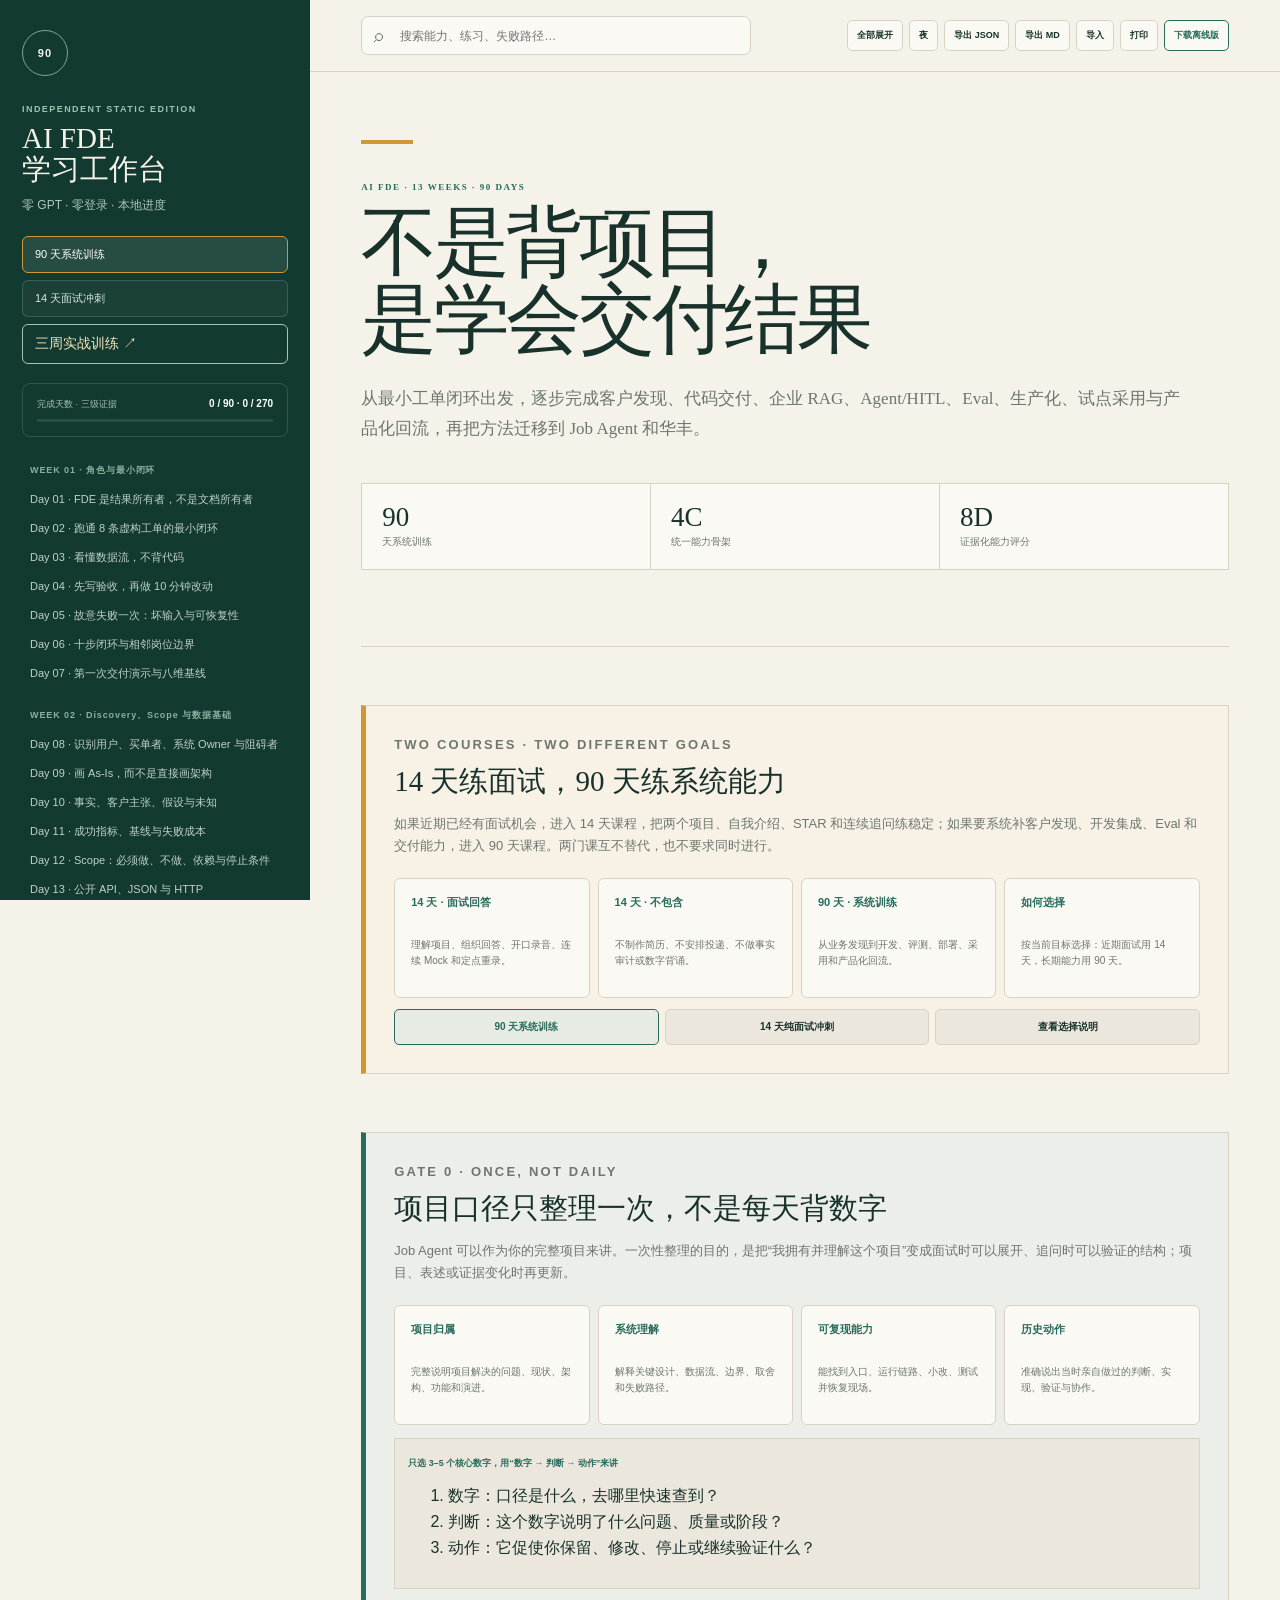
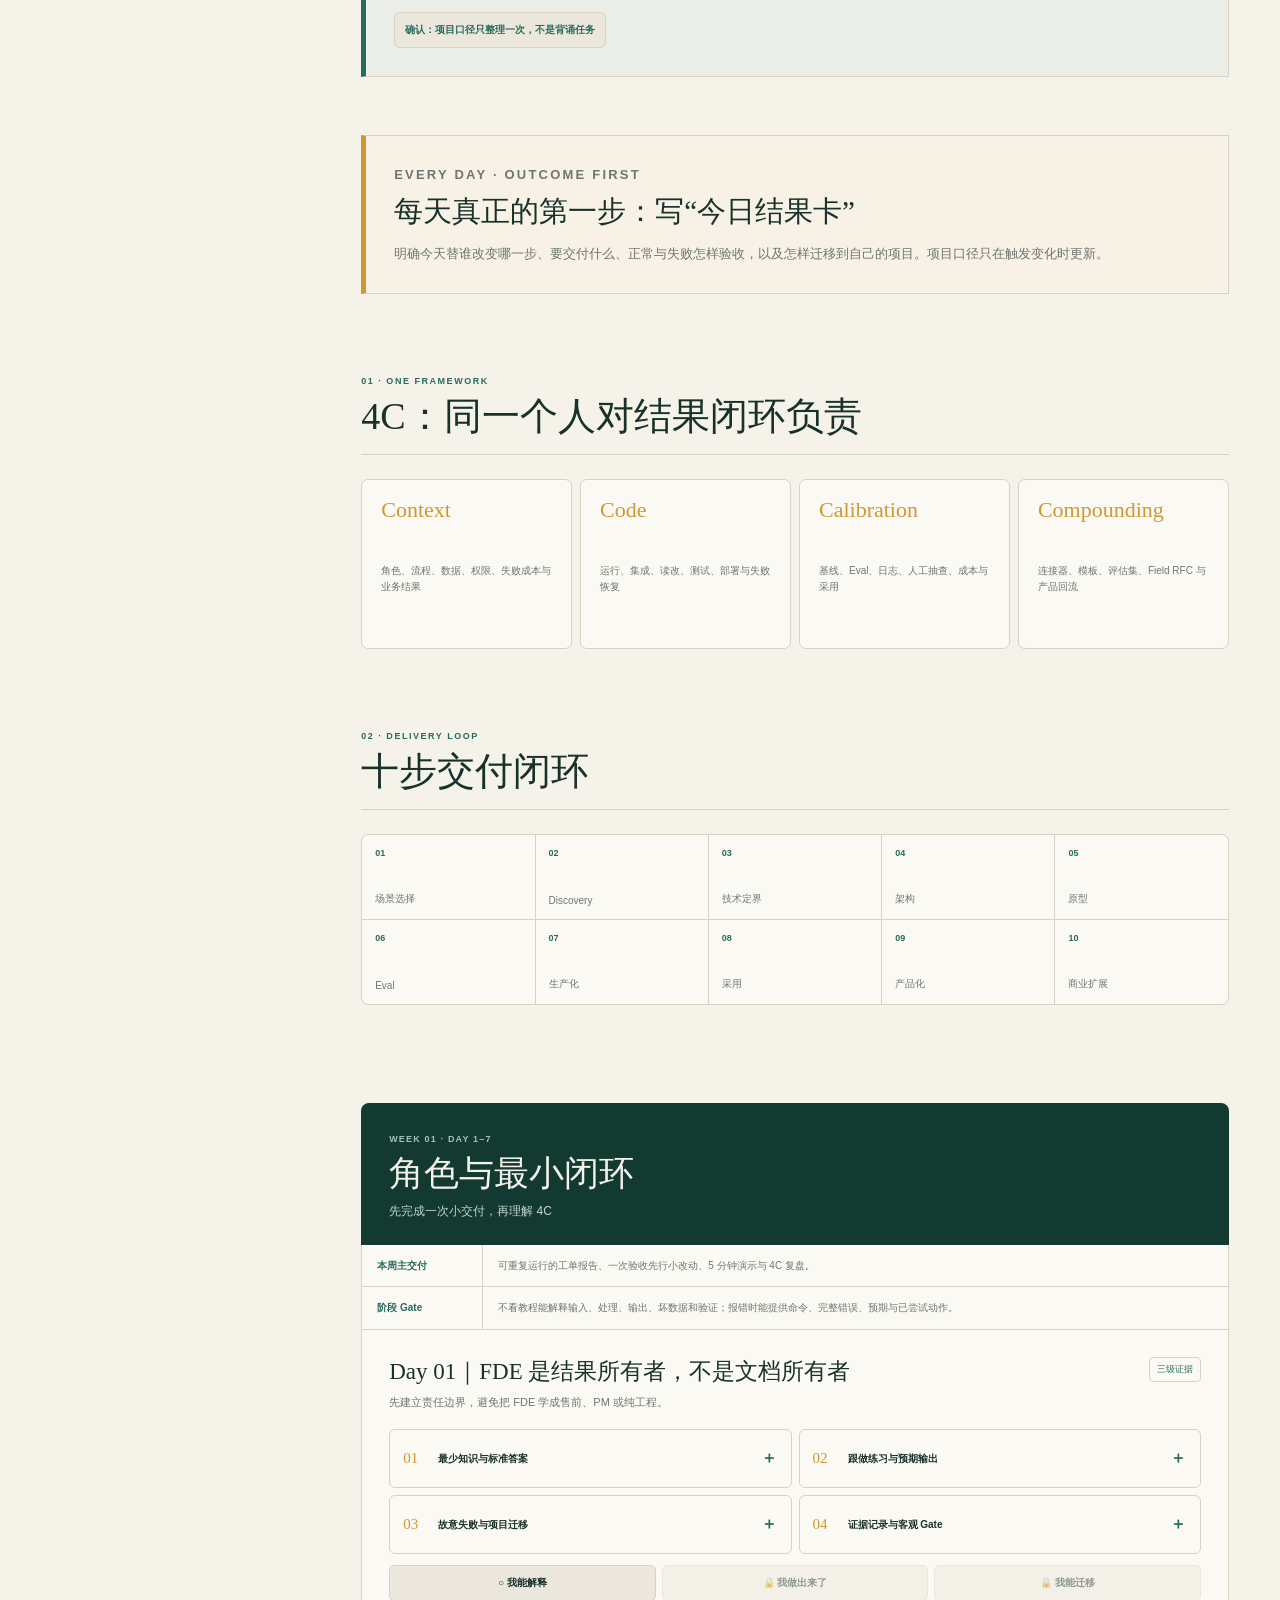
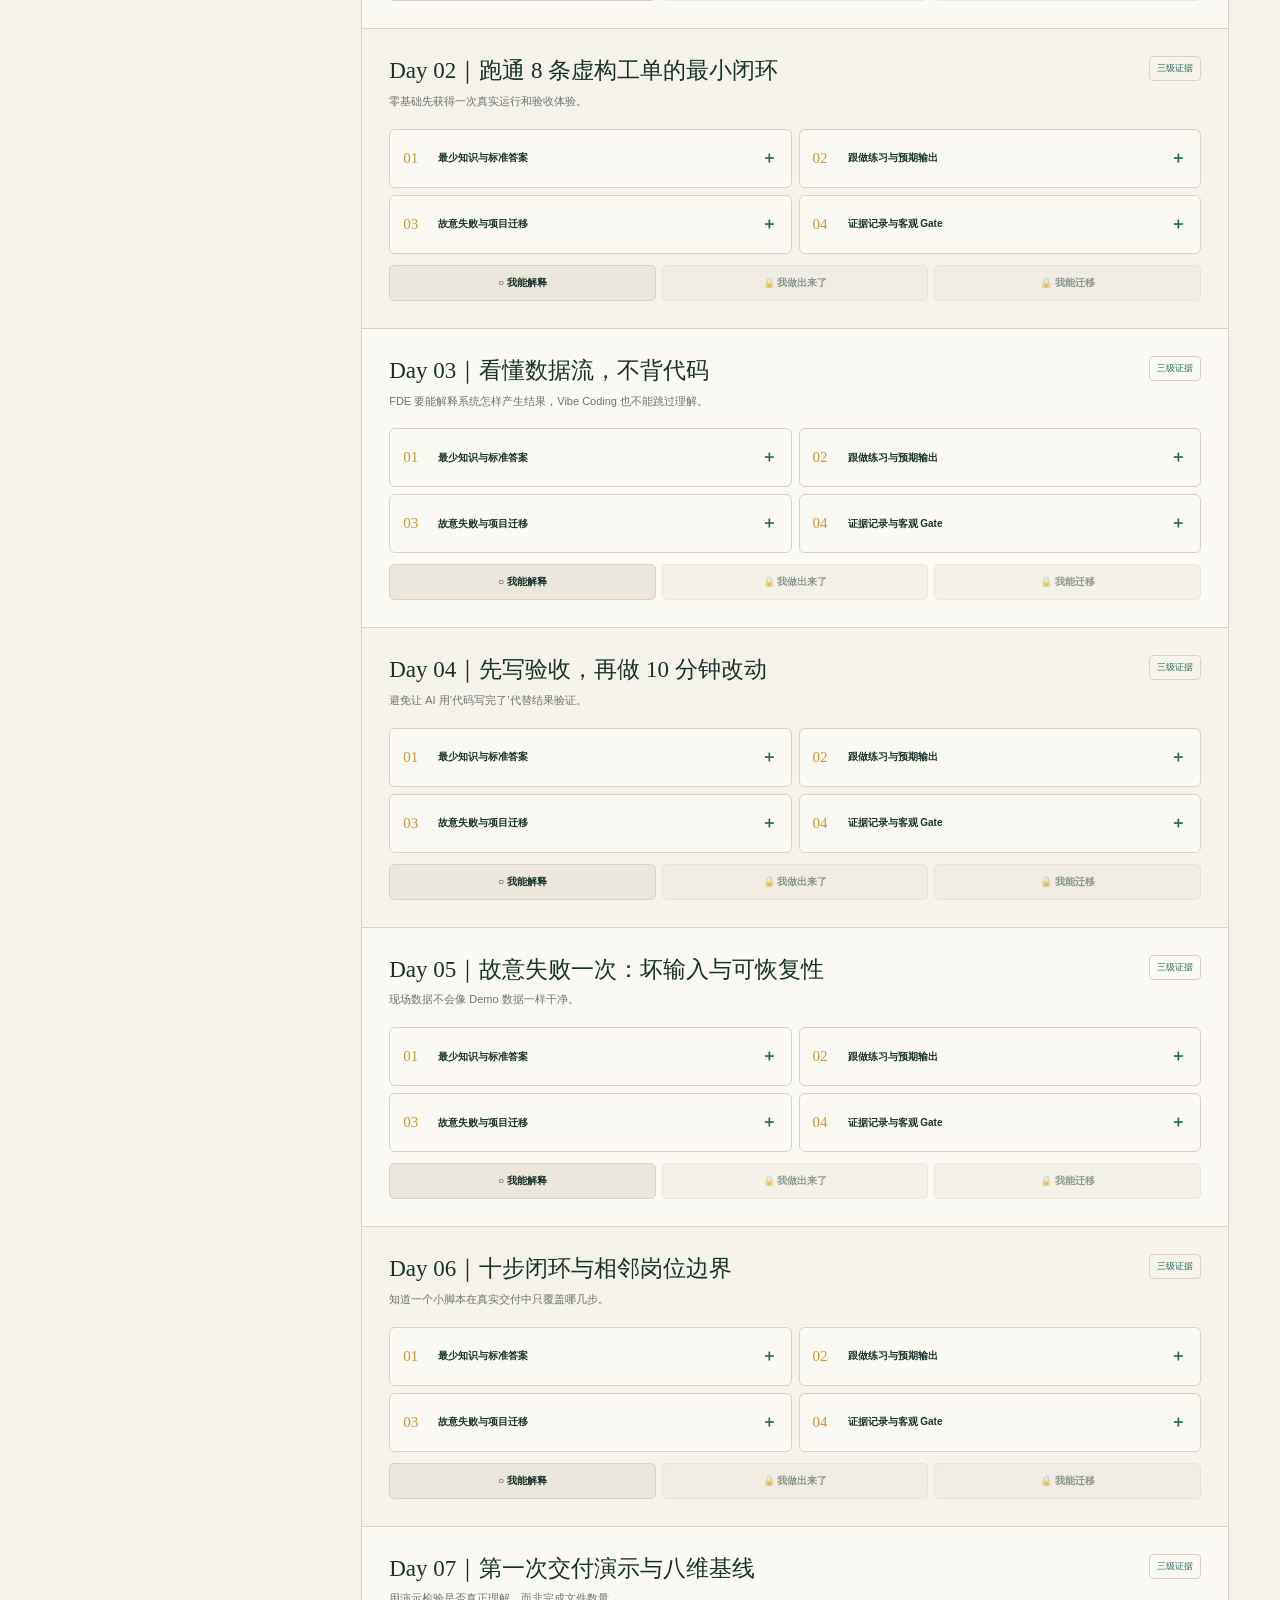
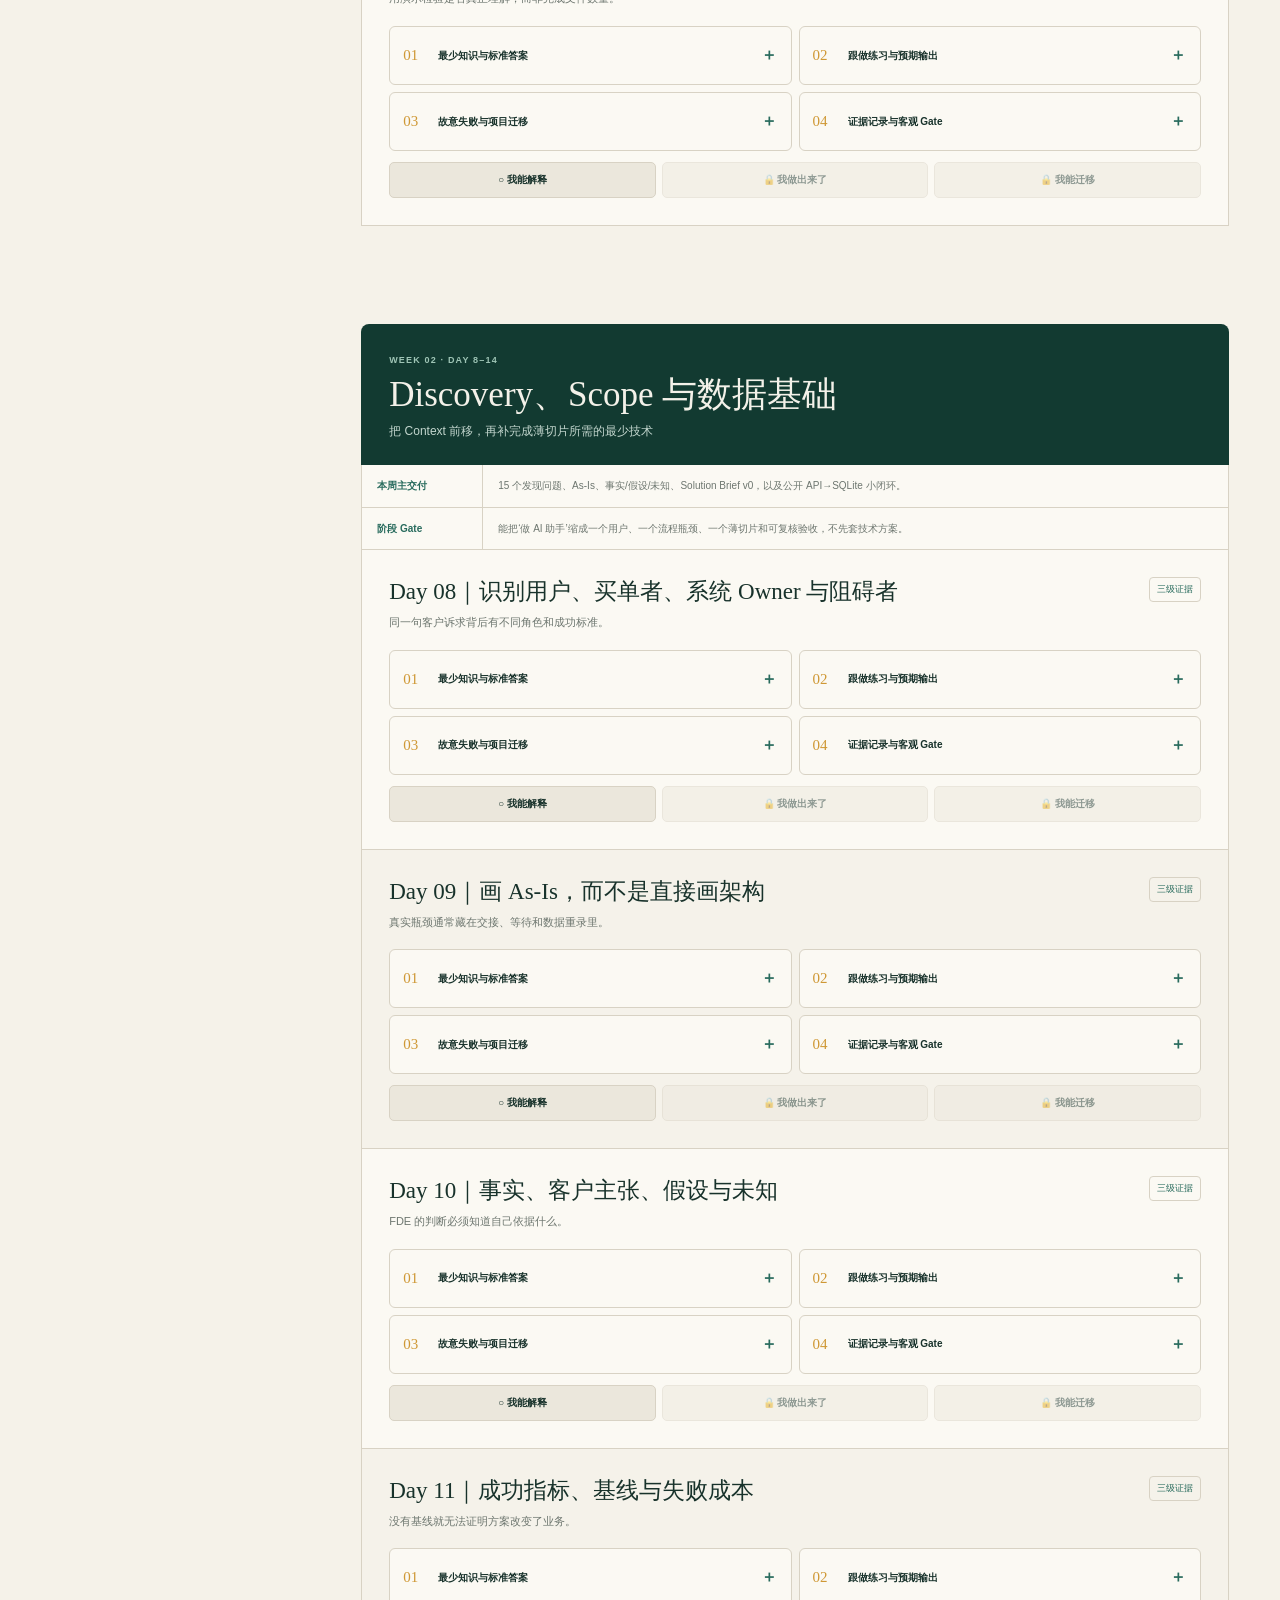
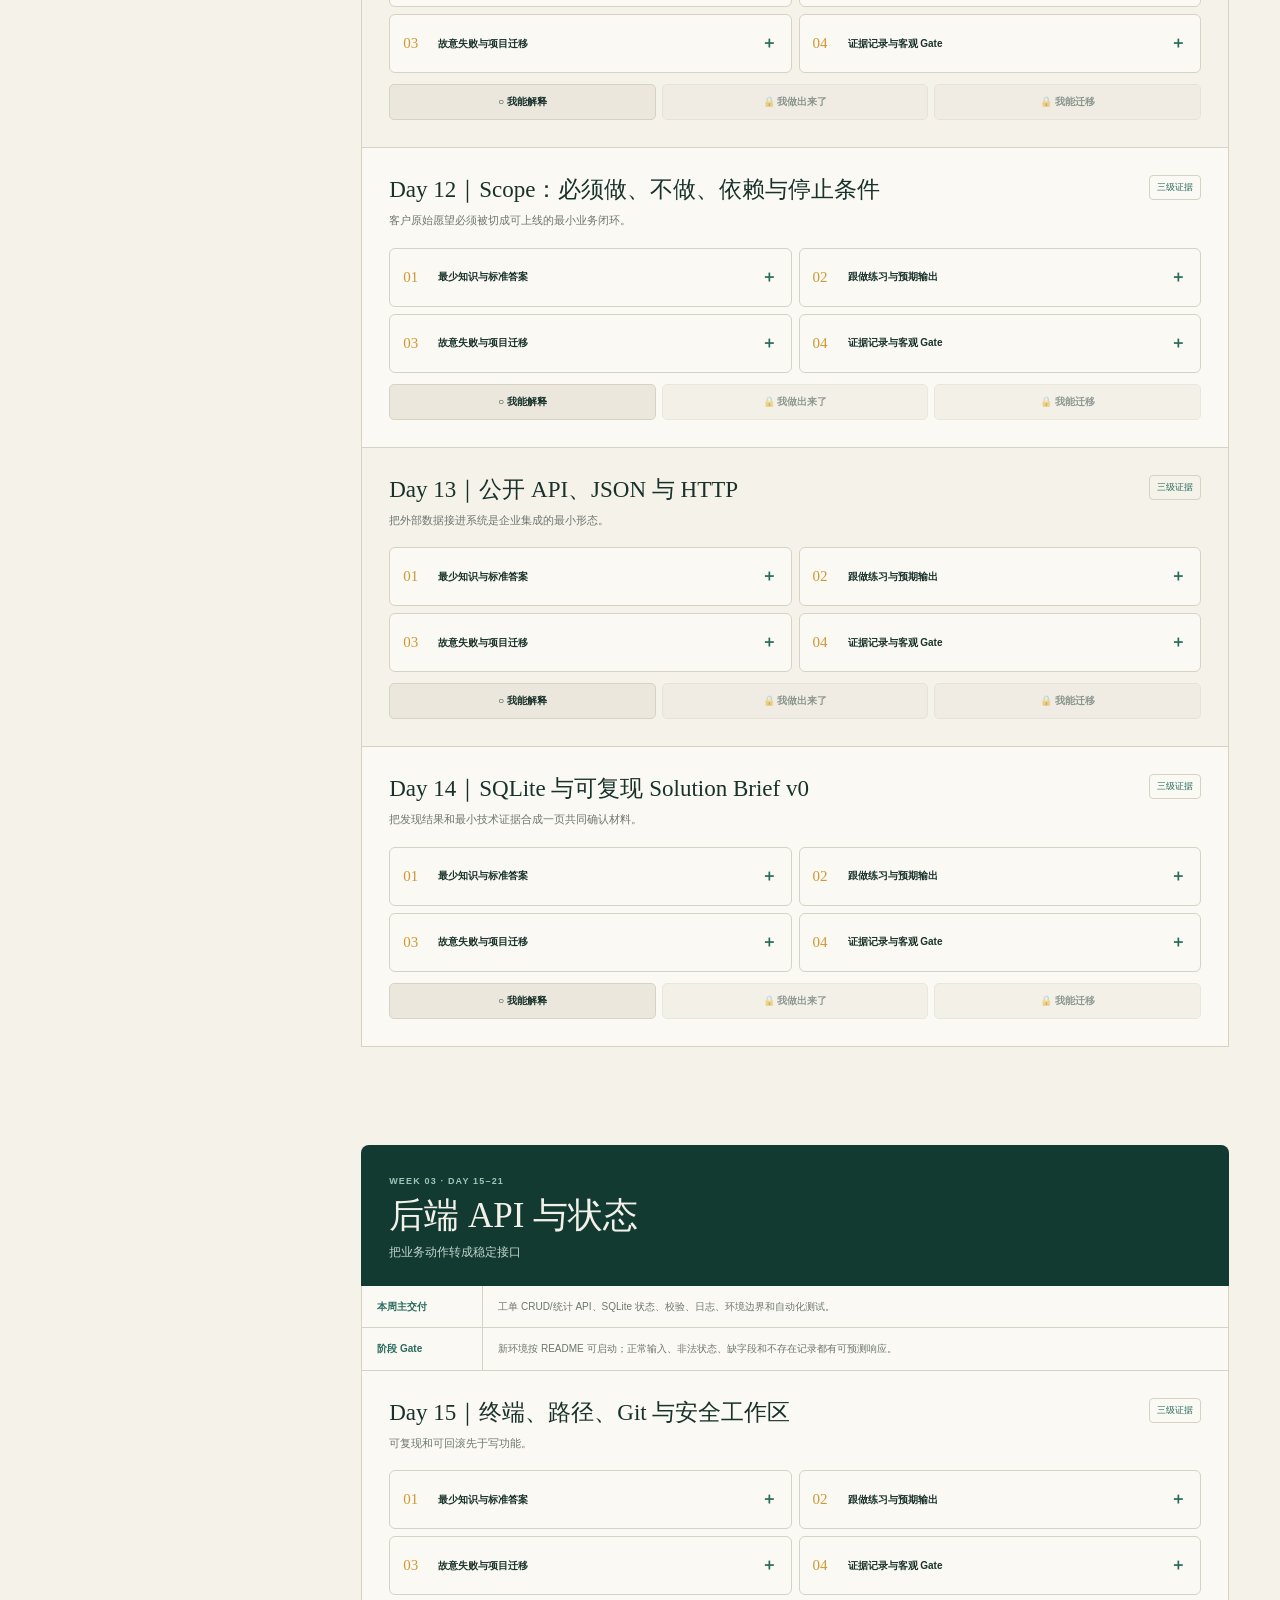
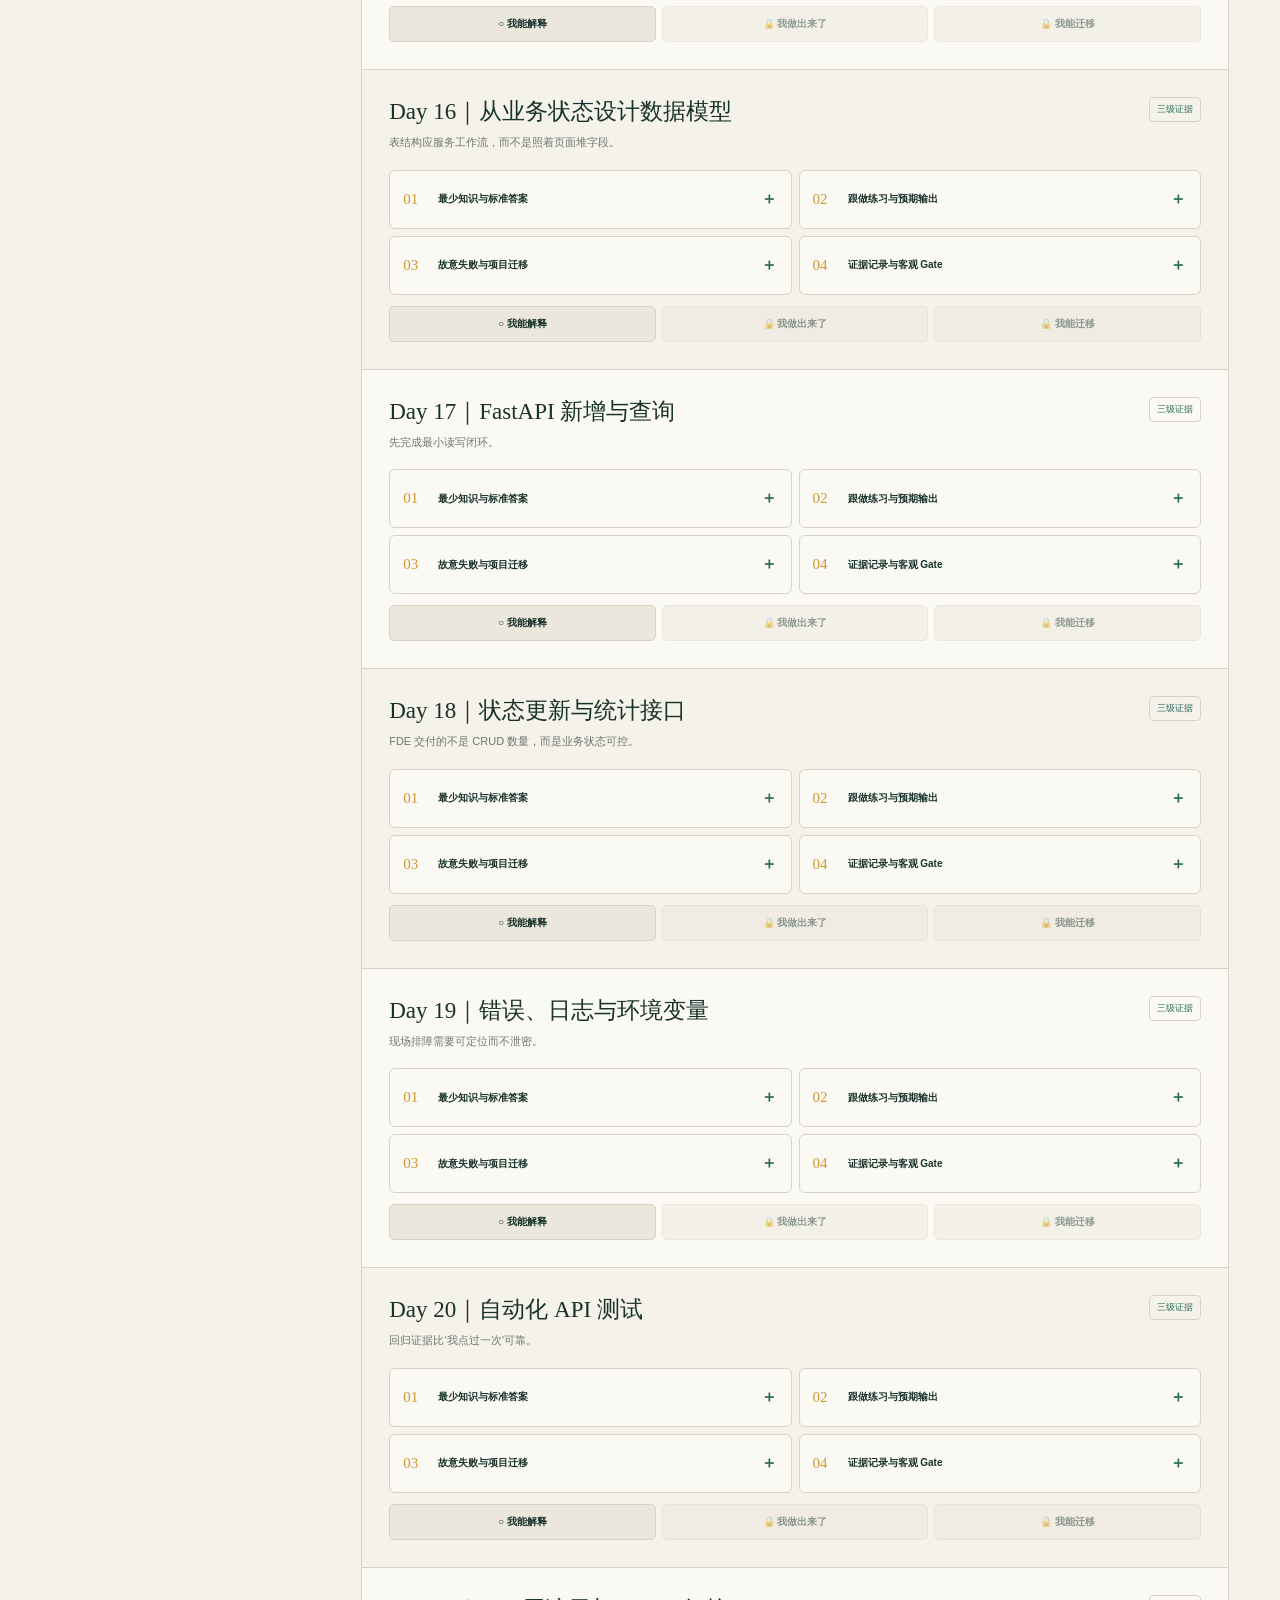
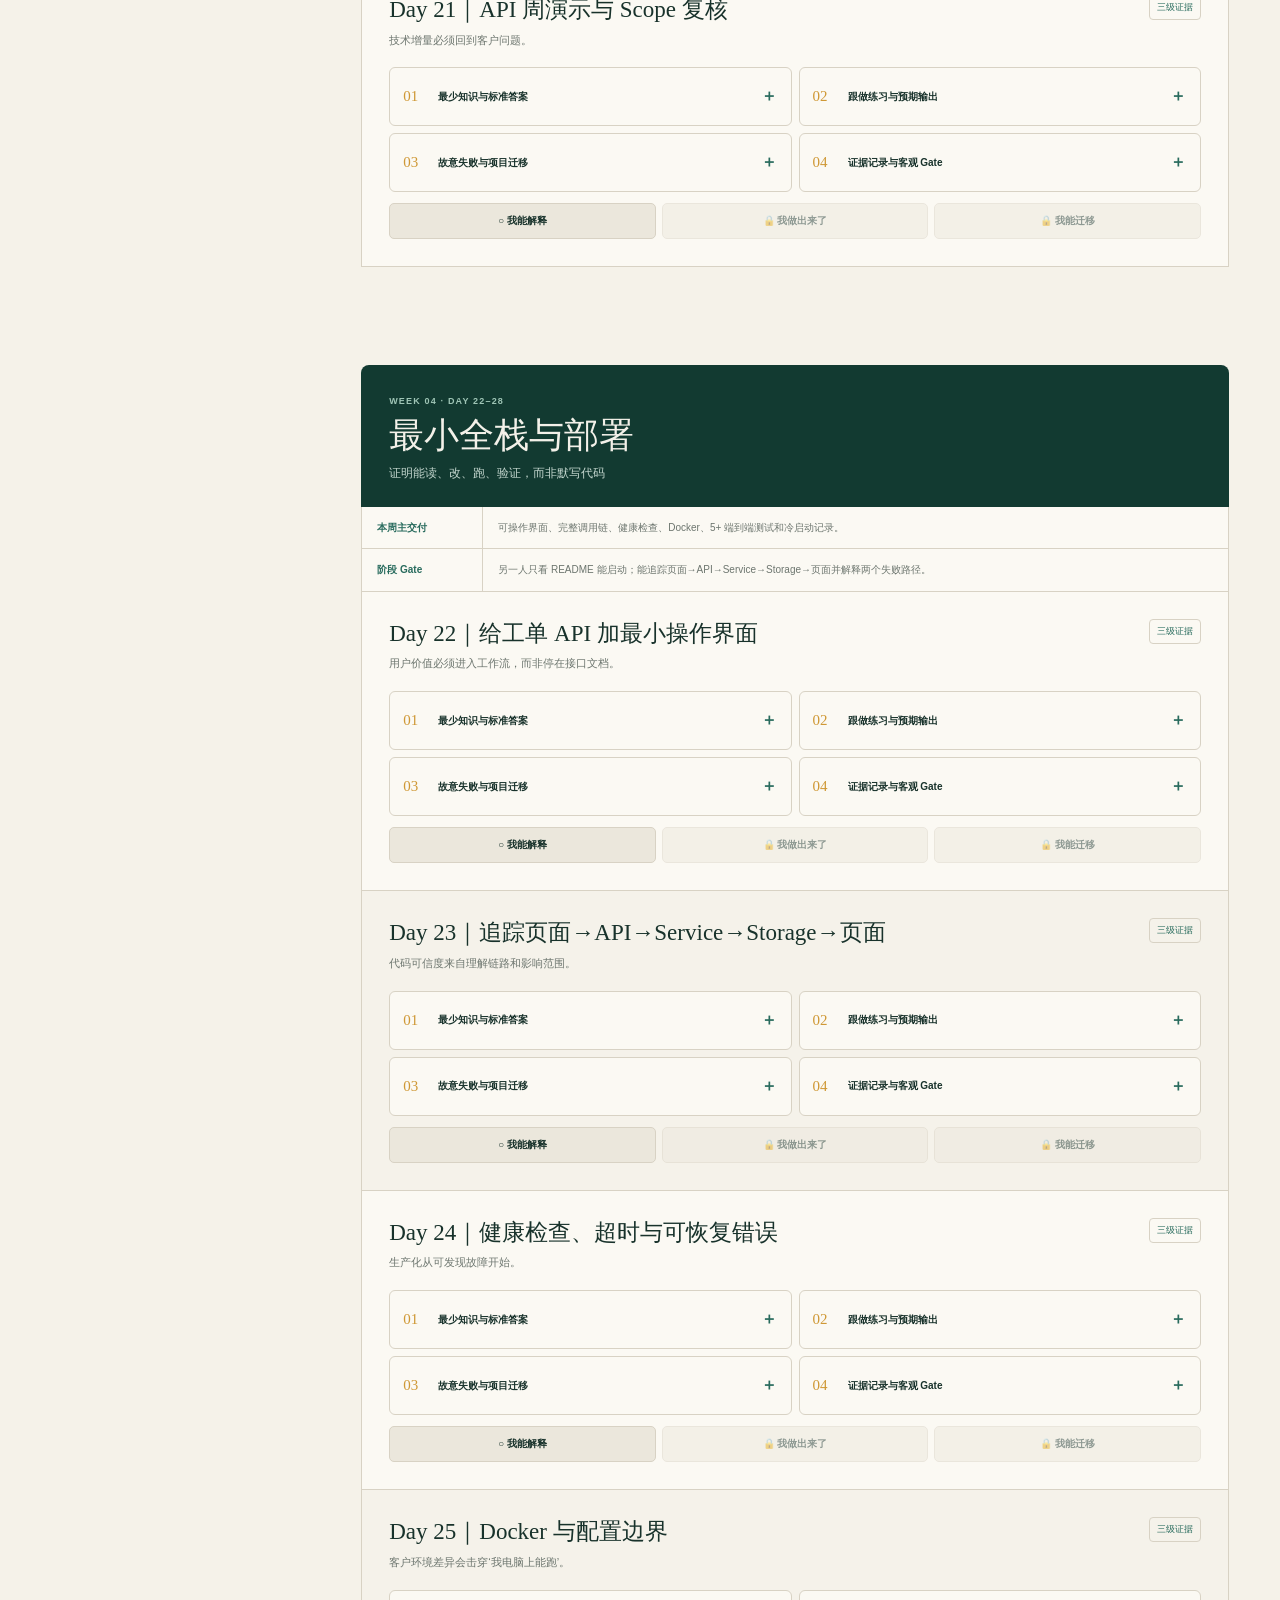
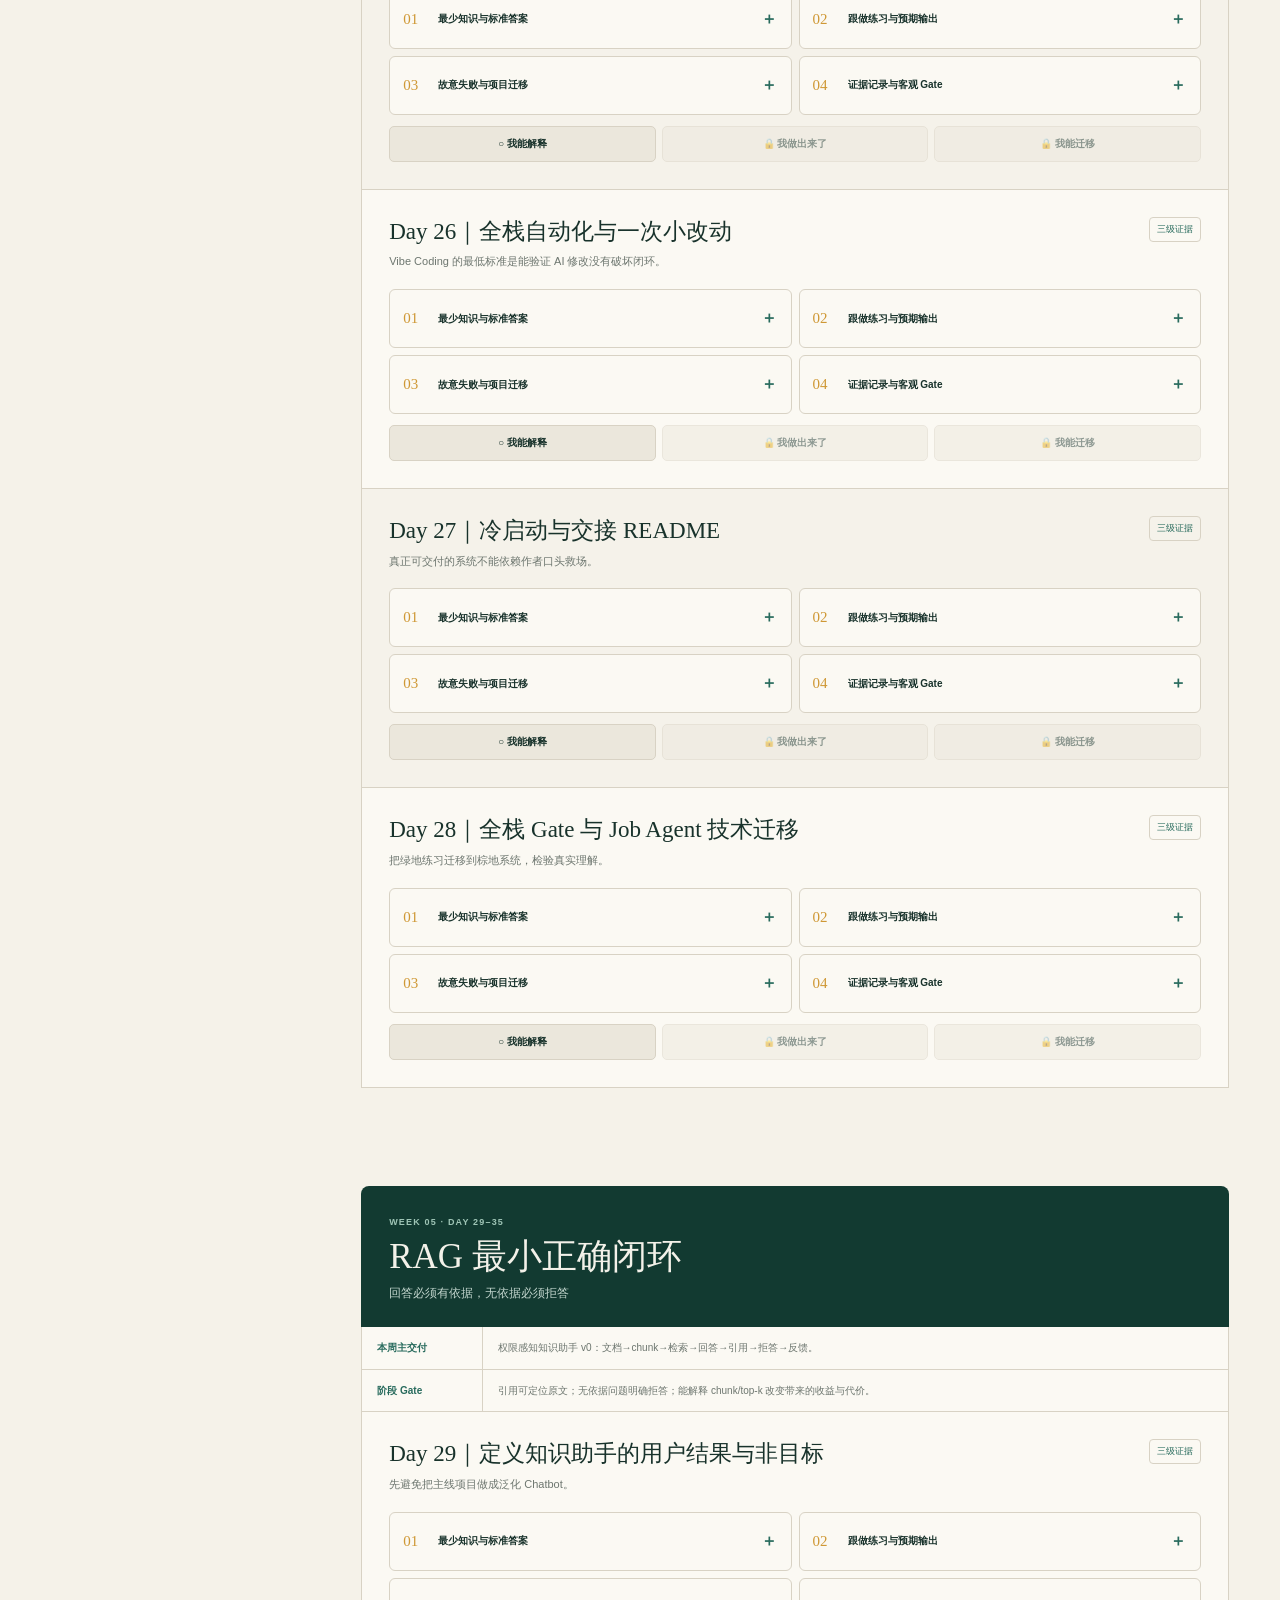
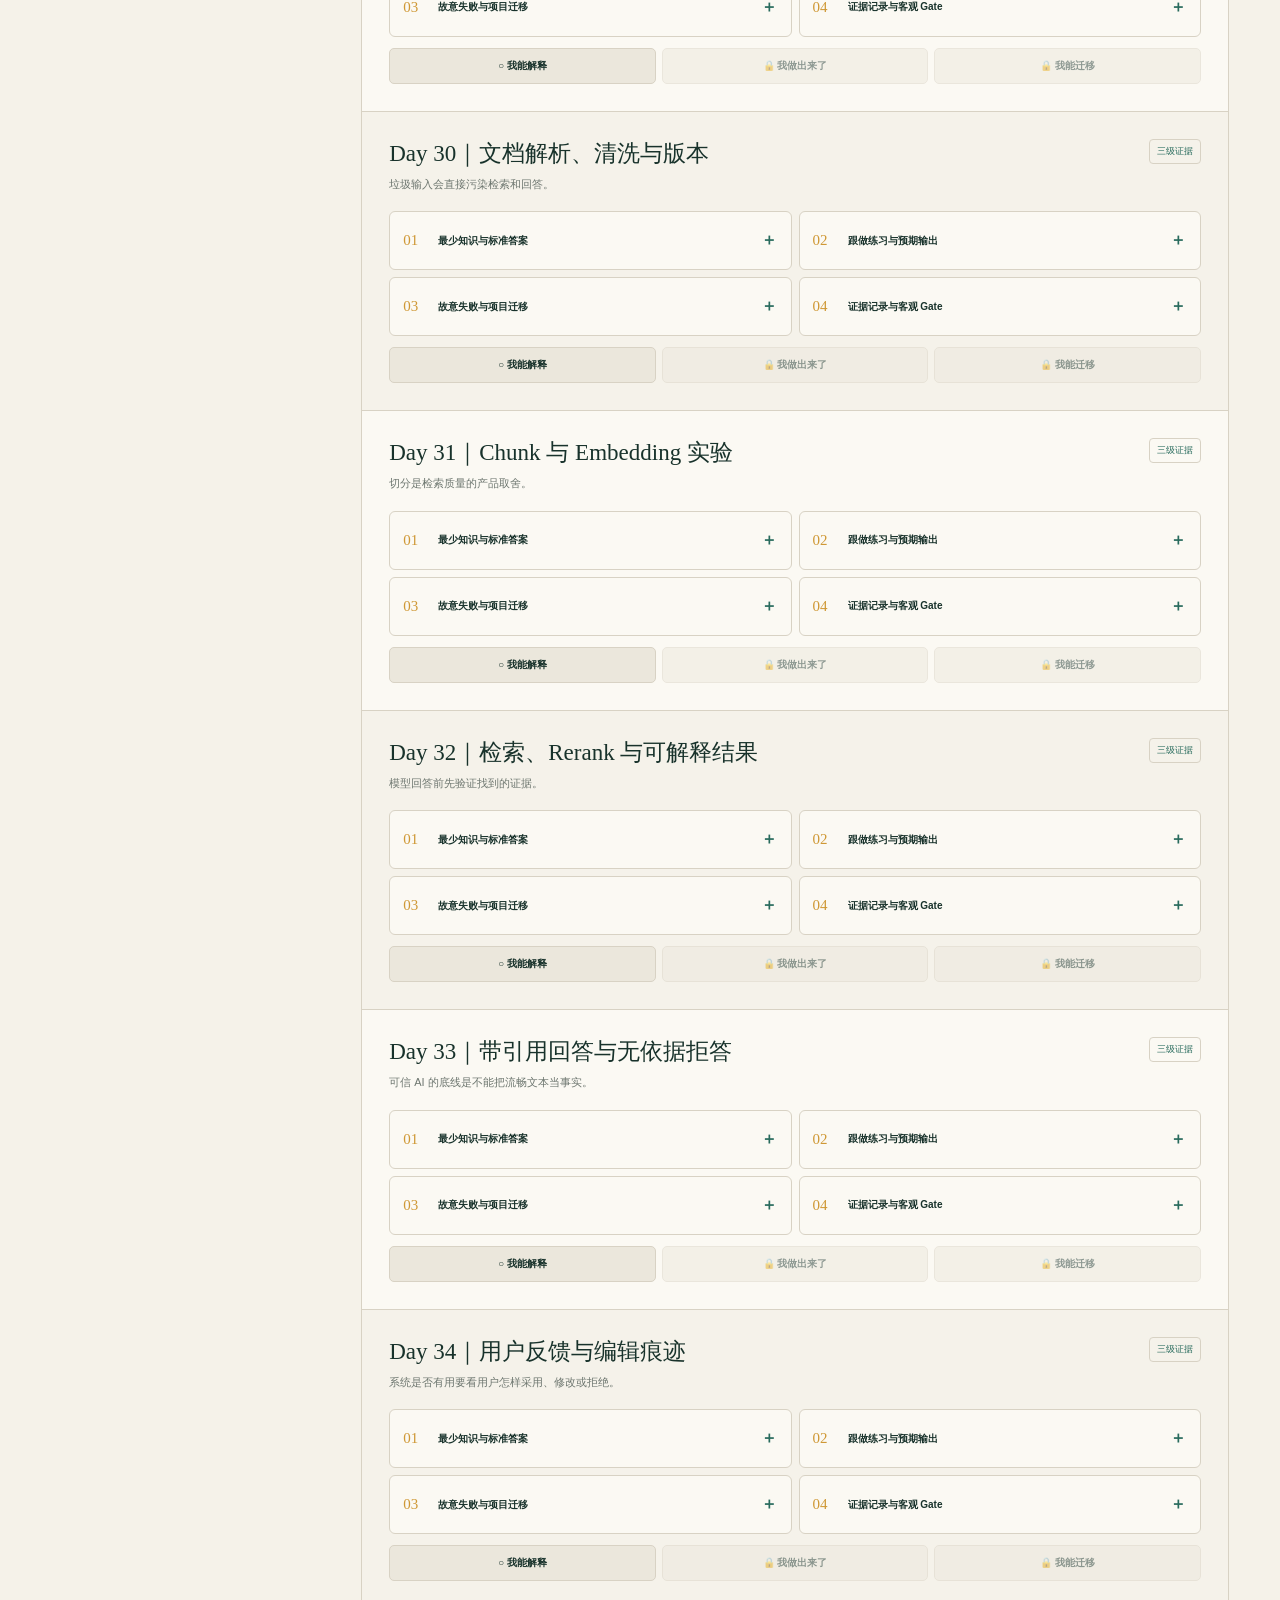
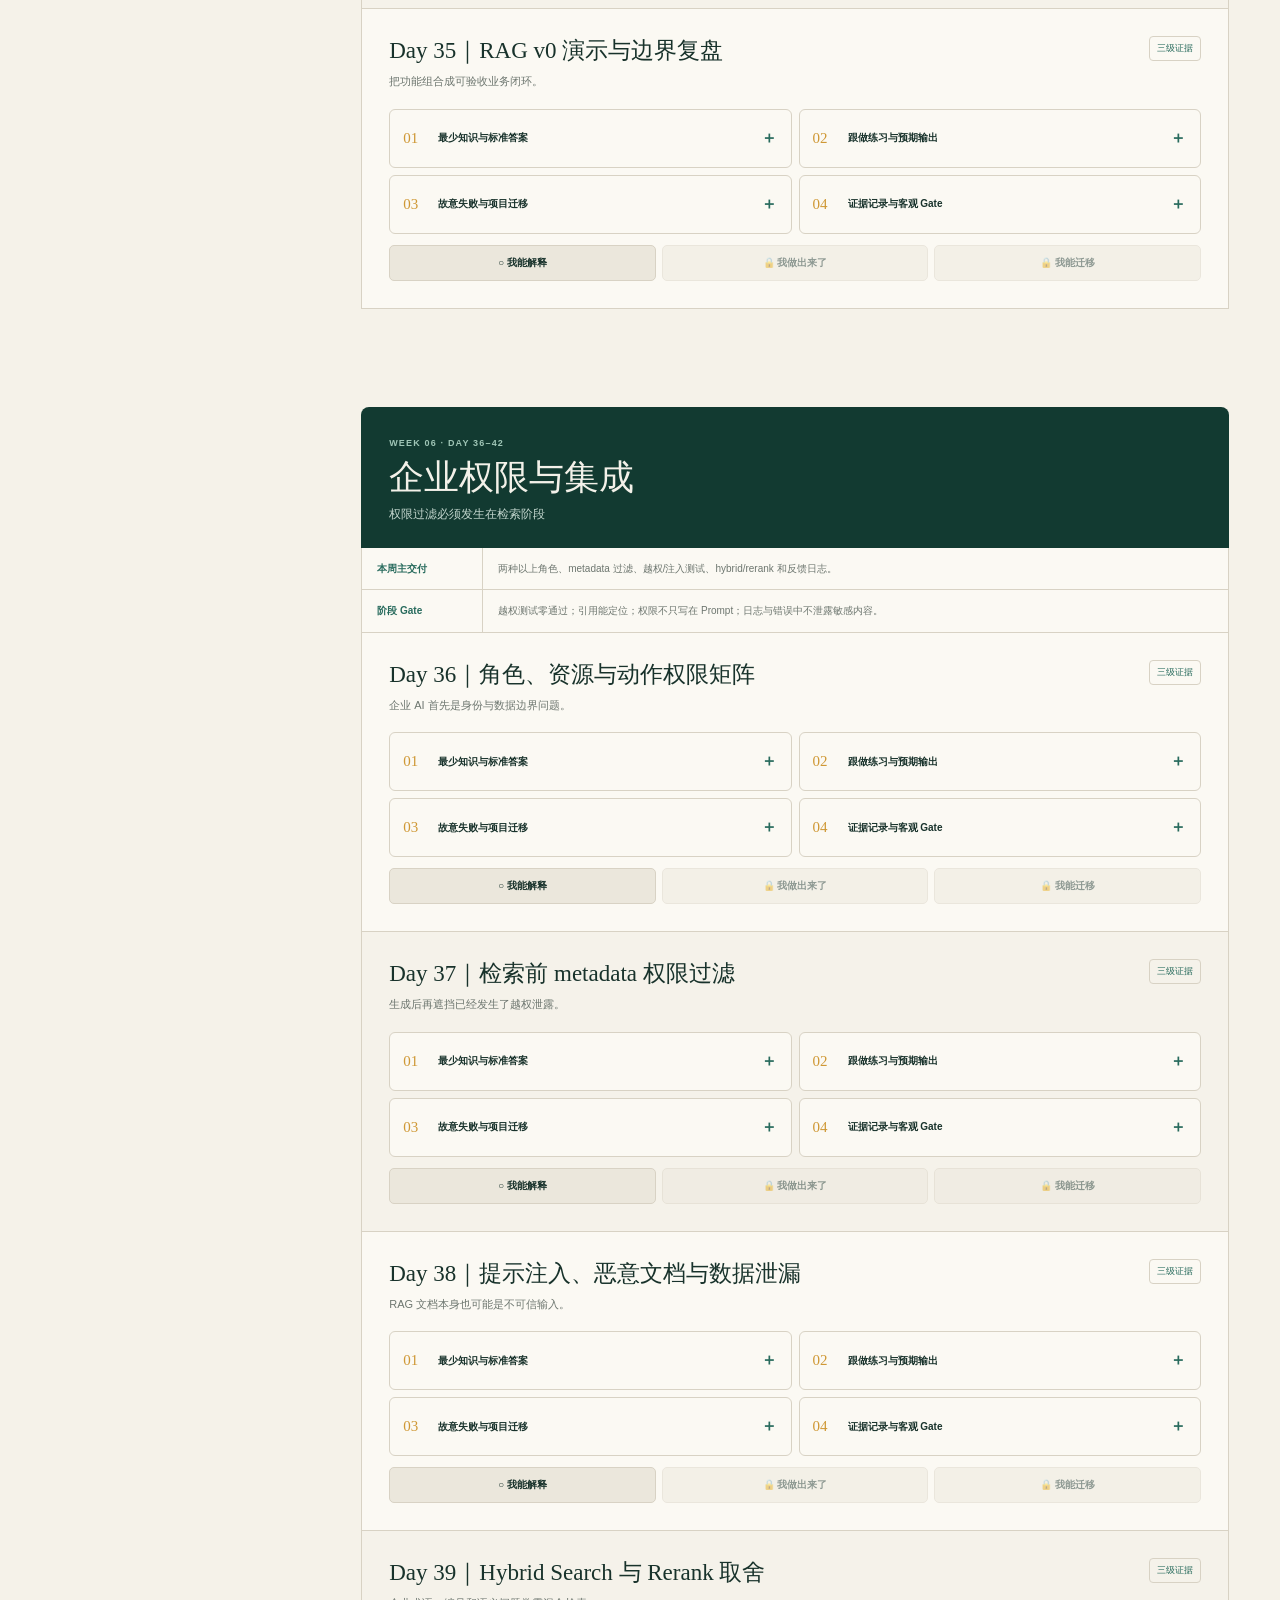
==== commit 8420b6a2: "Add three-week AI FDE project practice course" ====
--- a/index.html
+++ b/index.html
@@ -146,6 +146,7 @@
       <div class="course-switches">
         <button type="button" data-course="fde-90">90 天系统训练</button>
         <button type="button" data-course="fde-14">14 天面试冲刺</button>
+        <a href="https://mu-xin1.github.io/intelligence-agent-os-learning/fde-practice/" style="display:block;padding:10px 12px;border:1px solid #a8c5b4;border-radius:6px;color:#f5e4b8;text-decoration:none;font-size:14px">三周实战训练 ↗</a>
       </div>
       <div class="side-progress"><span id="progress-label">完成进度</span><b id="progress-value">0 / 90</b><i><em id="progress-bar"></em></i></div>
       <nav id="day-nav" aria-label="课程目录"></nav>
